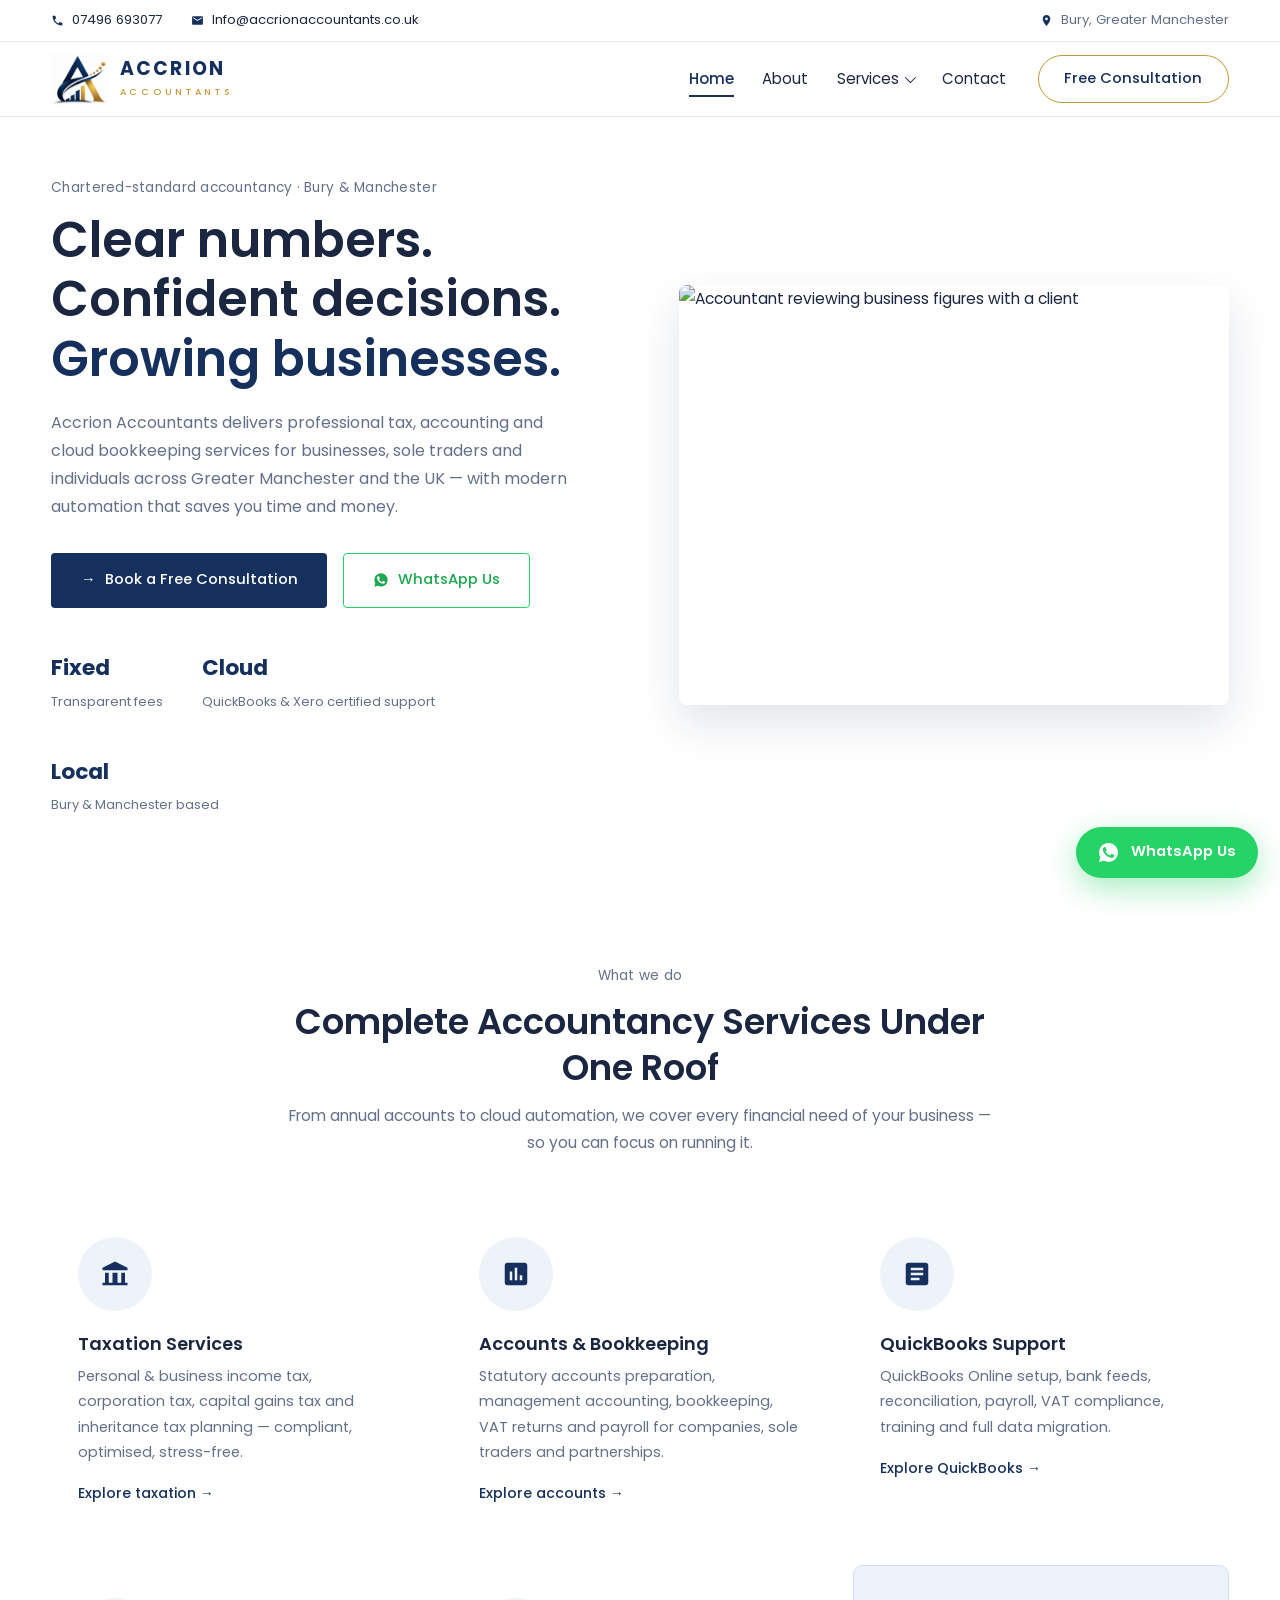
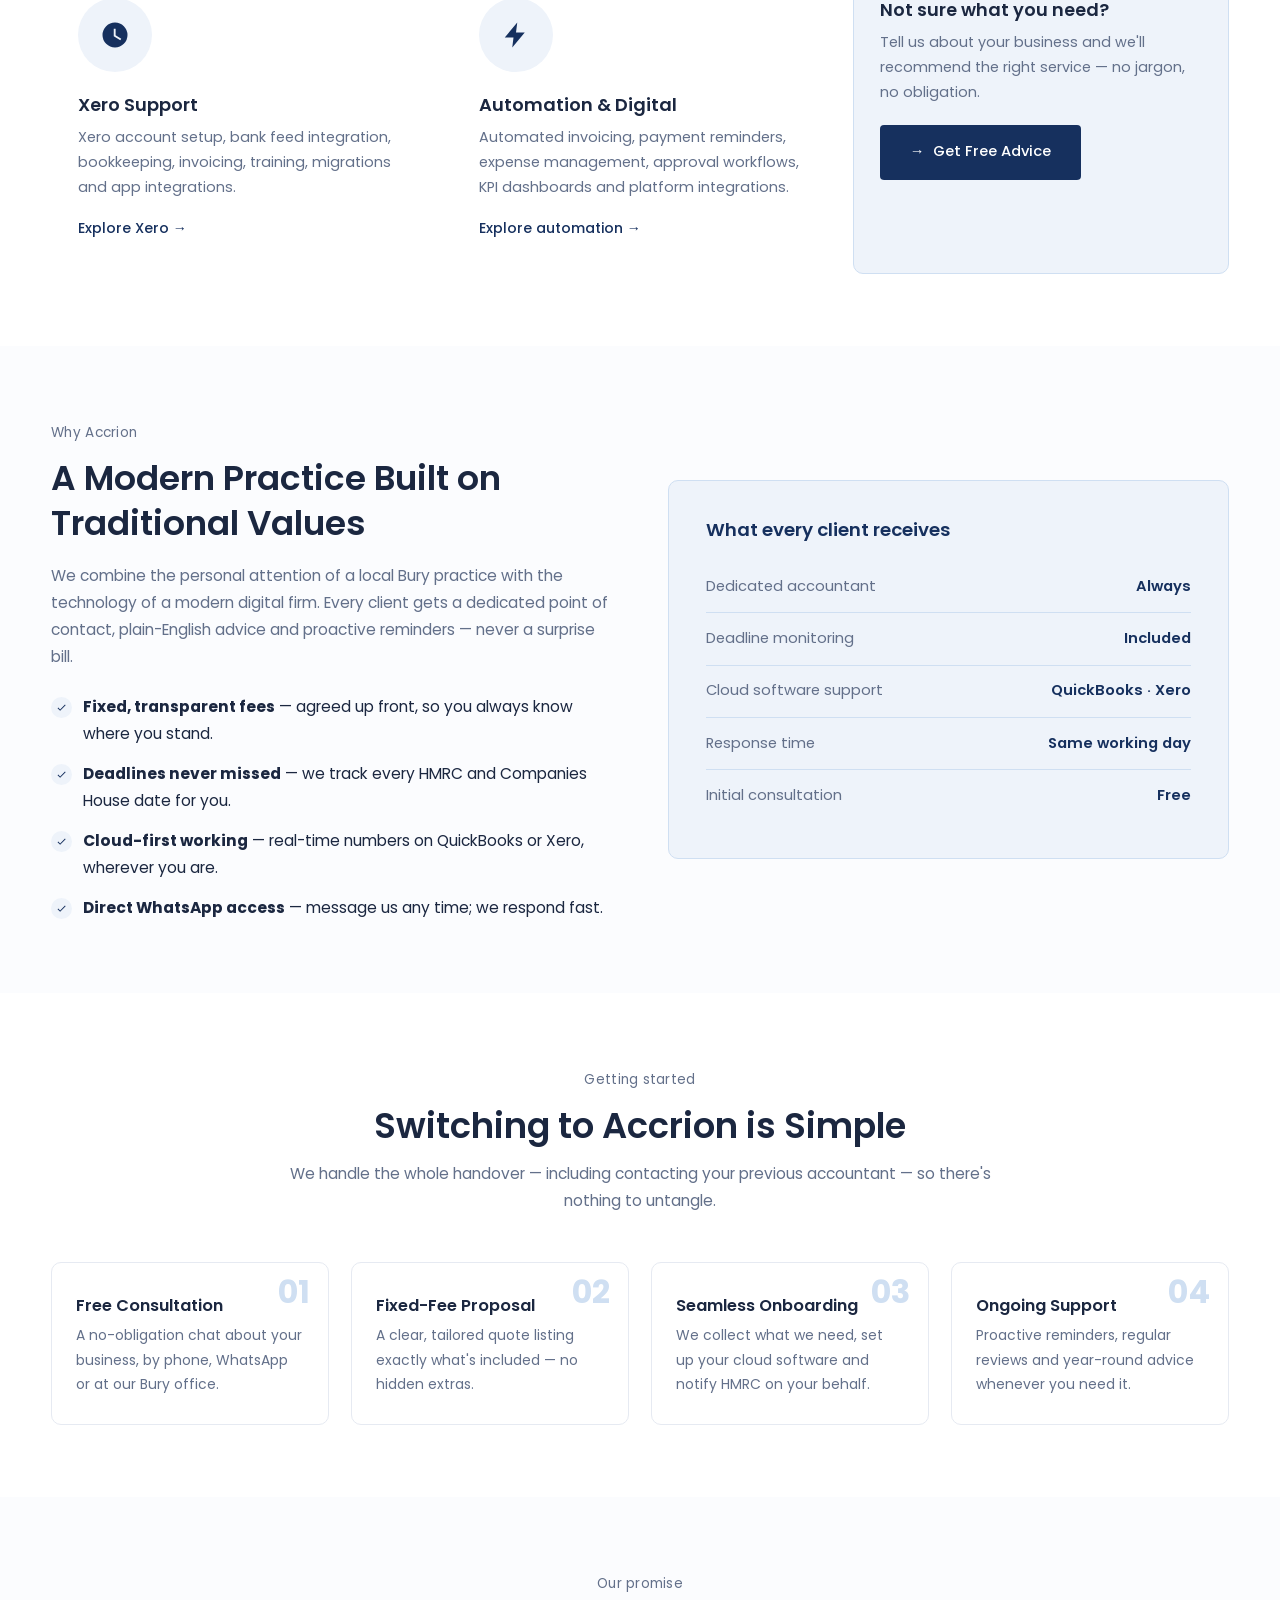
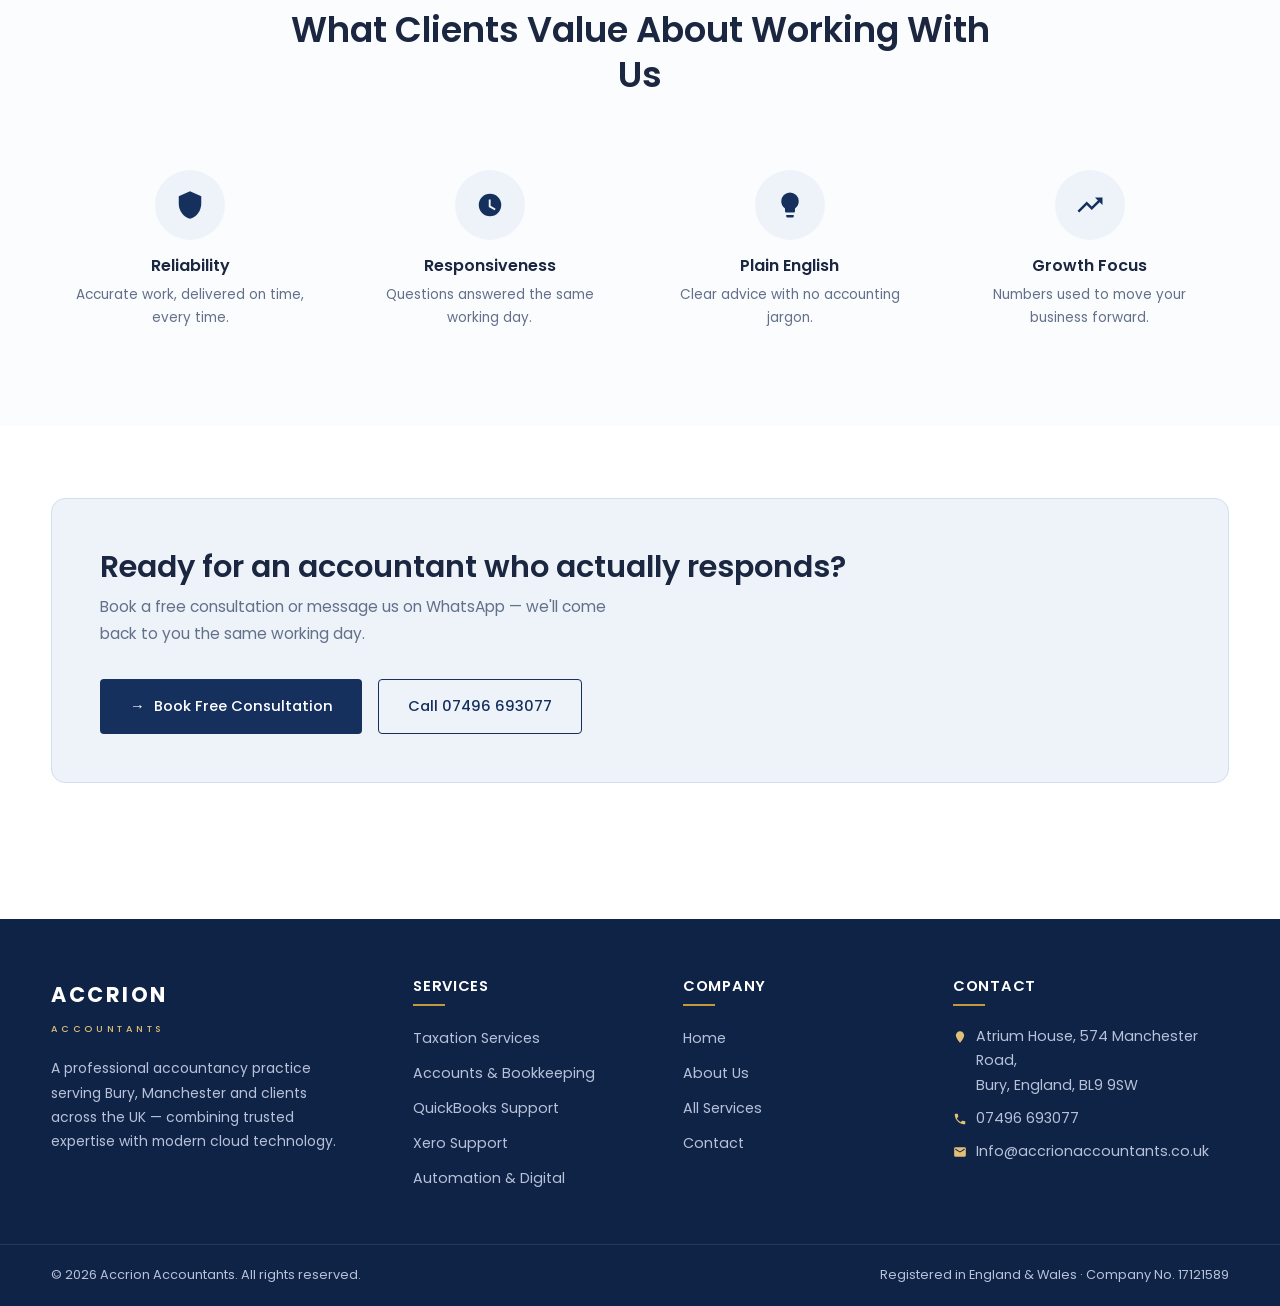
==== index.html @ 7d4f1444 "Use official logo (cropped emblem in header, PNG favicon) Co-Authored-By: Claude Fable 5 <noreply@an" ====
<!DOCTYPE html>
<html lang="en-GB">
<head>
  <meta charset="UTF-8">
  <meta name="viewport" content="width=device-width, initial-scale=1.0">
  <title>Accrion Accountants | Accountants in Bury &amp; Manchester — Tax, Bookkeeping, QuickBooks &amp; Xero</title>
  <meta name="description" content="Accrion Accountants is a professional accountancy practice in Bury, Greater Manchester. Tax, bookkeeping, VAT, payroll, QuickBooks &amp; Xero support and accounting automation for businesses and individuals across the UK.">
  <link rel="icon" type="image/png" href="images/logo-mark.png">
  <link rel="preconnect" href="https://fonts.googleapis.com">
  <link rel="preconnect" href="https://fonts.gstatic.com" crossorigin>
  <link href="https://fonts.googleapis.com/css2?family=Poppins:wght@400;500;600;700&display=swap" rel="stylesheet">
  <link rel="stylesheet" href="css/style.css">
  <script type="application/ld+json">
  {
    "@context": "https://schema.org",
    "@type": "AccountingService",
    "name": "Accrion Accountants",
    "url": "https://accrionaccountants.co.uk",
    "telephone": "+447496693077",
    "email": "Info@accrionaccountants.co.uk",
    "address": {
      "@type": "PostalAddress",
      "streetAddress": "Atrium House, 574 Manchester Road",
      "addressLocality": "Bury",
      "addressRegion": "Greater Manchester",
      "postalCode": "BL9 9SW",
      "addressCountry": "GB"
    },
    "areaServed": ["Bury", "Manchester", "Greater Manchester", "United Kingdom"],
    "priceRange": "££"
  }
  </script>
</head>
<body>

  <!-- Top bar -->
  <div class="topbar">
    <div class="container">
      <div class="topbar-items">
        <span><svg viewBox="0 0 24 24"><path d="M6.6 10.8c1.4 2.8 3.8 5.1 6.6 6.6l2.2-2.2c.3-.3.7-.4 1-.2 1.1.4 2.3.6 3.6.6.6 0 1 .4 1 1V20c0 .6-.4 1-1 1C10.6 21 3 13.4 3 4c0-.6.4-1 1-1h3.5c.6 0 1 .4 1 1 0 1.2.2 2.4.6 3.6.1.3 0 .7-.2 1l-2.3 2.2z"/></svg><a href="tel:+447496693077">07496 693077</a></span>
        <span><svg viewBox="0 0 24 24"><path d="M20 4H4c-1.1 0-2 .9-2 2v12c0 1.1.9 2 2 2h16c1.1 0 2-.9 2-2V6c0-1.1-.9-2-2-2zm0 4-8 5-8-5V6l8 5 8-5v2z"/></svg><a href="mailto:Info@accrionaccountants.co.uk">Info@accrionaccountants.co.uk</a></span>
      </div>
      <div class="topbar-items">
        <span><svg viewBox="0 0 24 24"><path d="M12 2C8.1 2 5 5.1 5 9c0 5.2 7 13 7 13s7-7.8 7-13c0-3.9-3.1-7-7-7zm0 9.5A2.5 2.5 0 1 1 12 6.5a2.5 2.5 0 0 1 0 5z"/></svg>Bury, Greater Manchester</span>
      </div>
    </div>
  </div>

  <!-- Header -->
  <header class="site-header">
    <div class="container">
      <a class="brand" href="index.html">
        <img src="images/logo-mark.png" alt="Accrion Accountants logo">
        <span class="brand-text">
          <span class="brand-name">ACCRION</span><br>
          <span class="brand-sub">Accountants</span>
        </span>
      </a>
      <nav class="nav" aria-label="Main navigation">
        <ul>
          <li class="active"><a class="nav-link" href="index.html">Home</a></li>
          <li><a class="nav-link" href="about.html">About</a></li>
          <li class="has-drop">
            <a class="nav-link" href="services.html">Services <span class="caret"></span></a>
            <ul class="dropdown">
              <li><a href="tax.html">Taxation Services<span>Personal, business &amp; corporation tax</span></a></li>
              <li><a href="accounts.html">Accounts &amp; Bookkeeping<span>Statutory accounts, VAT &amp; payroll</span></a></li>
              <li><a href="quickbooks.html">QuickBooks Support<span>Setup, training &amp; migration</span></a></li>
              <li><a href="xero.html">Xero Support<span>Setup, bookkeeping &amp; integrations</span></a></li>
              <li><a href="automation.html">Automation &amp; Digital<span>Workflows, dashboards &amp; reporting</span></a></li>
            </ul>
          </li>
          <li><a class="nav-link" href="contact.html">Contact</a></li>
        </ul>
        <a class="btn btn-gold" href="contact.html">Free Consultation</a>
      </nav>
      <button class="burger" aria-label="Open menu"><span></span><span></span><span></span></button>
    </div>
  </header>

  <!-- Hero -->
  <section class="hero">
    <div class="container hero-inner">
      <div>
        <span class="eyebrow">Chartered-standard accountancy · Bury &amp; Manchester</span>
        <h1>Clear numbers.<br>Confident decisions.<br><span class="gold">Growing businesses.</span></h1>
        <p class="lead">Accrion Accountants delivers professional tax, accounting and cloud bookkeeping services for businesses, sole traders and individuals across Greater Manchester and the UK — with modern automation that saves you time and money.</p>
        <div class="hero-cta">
          <a class="btn btn-gold" href="contact.html">Book a Free Consultation</a>
          <a class="btn btn-outline" href="https://wa.me/447496693077?text=Hello%20Accrion%20Accountants%2C%20I%27d%20like%20to%20discuss%20your%20services." target="_blank" rel="noopener">
            <svg viewBox="0 0 24 24"><path d="M12.04 2c-5.46 0-9.9 4.44-9.9 9.9 0 1.75.46 3.45 1.32 4.95L2 22l5.3-1.39c1.45.79 3.08 1.21 4.74 1.21 5.46 0 9.9-4.44 9.9-9.9S17.5 2 12.04 2zm5.83 14.12c-.25.7-1.45 1.33-2 1.38-.51.05-1.16.07-1.87-.12-.43-.14-.98-.32-1.7-.63-2.98-1.29-4.93-4.29-5.08-4.49-.15-.2-1.21-1.61-1.21-3.07 0-1.46.77-2.18 1.04-2.48.27-.3.6-.37.8-.37h.57c.18 0 .43-.07.67.51.25.6.85 2.07.92 2.22.08.15.13.33.03.53-.1.2-.15.32-.3.5-.15.17-.32.39-.45.52-.15.15-.31.31-.13.61.18.3.79 1.31 1.7 2.12 1.17 1.04 2.16 1.37 2.46 1.52.3.15.48.13.65-.08.18-.2.75-.87.95-1.17.2-.3.4-.25.67-.15.28.1 1.74.82 2.04.97.3.15.5.22.57.35.08.13.08.72-.17 1.42z"/></svg>
            WhatsApp Us
          </a>
        </div>
        <div class="hero-badges">
          <div class="badge"><b>Fixed</b><small>Transparent fees</small></div>
          <div class="badge"><b>Cloud</b><small>QuickBooks &amp; Xero certified support</small></div>
          <div class="badge"><b>Local</b><small>Bury &amp; Manchester based</small></div>
        </div>
      </div>
      <div class="hero-photo reveal">
        <img src="https://images.unsplash.com/photo-1554224155-8d04cb21cd6c?auto=format&fit=crop&w=1100&q=70" alt="Accountant reviewing business figures with a client">
      </div>
    </div>
  </section>

  <!-- Services overview -->
  <section class="section">
    <div class="container">
      <div class="section-head reveal">
        <span class="eyebrow">What we do</span>
        <h2>Complete Accountancy Services Under One Roof</h2>
        <p>From annual accounts to cloud automation, we cover every financial need of your business — so you can focus on running it.</p>
      </div>
      <div class="grid-3">
        <article class="card reveal">
          <div class="icon"><svg viewBox="0 0 24 24"><path d="M12 2 2 7v2h20V7L12 2zm-8 9v8H2v2h20v-2h-2v-8h-3v8h-3v-8h-4v8H7v-8H4z"/></svg></div>
          <h3>Taxation Services</h3>
          <p>Personal &amp; business income tax, corporation tax, capital gains tax and inheritance tax planning — compliant, optimised, stress-free.</p>
          <a class="card-link" href="tax.html">Explore taxation →</a>
        </article>
        <article class="card reveal">
          <div class="icon"><svg viewBox="0 0 24 24"><path d="M19 3H5c-1.1 0-2 .9-2 2v14c0 1.1.9 2 2 2h14c1.1 0 2-.9 2-2V5c0-1.1-.9-2-2-2zM9 17H7v-7h2v7zm4 0h-2V7h2v10zm4 0h-2v-4h2v4z"/></svg></div>
          <h3>Accounts &amp; Bookkeeping</h3>
          <p>Statutory accounts preparation, management accounting, bookkeeping, VAT returns and payroll for companies, sole traders and partnerships.</p>
          <a class="card-link" href="accounts.html">Explore accounts →</a>
        </article>
        <article class="card reveal">
          <div class="icon"><svg viewBox="0 0 24 24"><path d="M19 3H5c-1.1 0-2 .9-2 2v14c0 1.1.9 2 2 2h14c1.1 0 2-.9 2-2V5c0-1.1-.9-2-2-2zm-5 14H7v-2h7v2zm3-4H7v-2h10v2zm0-4H7V7h10v2z"/></svg></div>
          <h3>QuickBooks Support</h3>
          <p>QuickBooks Online setup, bank feeds, reconciliation, payroll, VAT compliance, training and full data migration.</p>
          <a class="card-link" href="quickbooks.html">Explore QuickBooks →</a>
        </article>
        <article class="card reveal">
          <div class="icon"><svg viewBox="0 0 24 24"><path d="M12 2a10 10 0 1 0 10 10A10 10 0 0 0 12 2zm4.2 14.2L11 13V7h1.5v5.2l4.5 2.7z"/></svg></div>
          <h3>Xero Support</h3>
          <p>Xero account setup, bank feed integration, bookkeeping, invoicing, training, migrations and app integrations.</p>
          <a class="card-link" href="xero.html">Explore Xero →</a>
        </article>
        <article class="card reveal">
          <div class="icon"><svg viewBox="0 0 24 24"><path d="M13 2 3 14h7l-1 8 10-12h-7l1-8z"/></svg></div>
          <h3>Automation &amp; Digital</h3>
          <p>Automated invoicing, payment reminders, expense management, approval workflows, KPI dashboards and platform integrations.</p>
          <a class="card-link" href="automation.html">Explore automation →</a>
        </article>
        <article class="card card-cta reveal">
          <h3>Not sure what you need?</h3>
          <p>Tell us about your business and we'll recommend the right service — no jargon, no obligation.</p>
          <a class="btn btn-gold" style="margin-top:1.2rem;" href="contact.html">Get Free Advice</a>
        </article>
      </div>
    </div>
  </section>

  <!-- Why choose us -->
  <section class="section soft">
    <div class="container split">
      <div class="reveal">
        <span class="eyebrow">Why Accrion</span>
        <h2>A Modern Practice Built on Traditional Values</h2>
        <p>We combine the personal attention of a local Bury practice with the technology of a modern digital firm. Every client gets a dedicated point of contact, plain-English advice and proactive reminders — never a surprise bill.</p>
        <ul class="stack-list" style="margin-top:1.4rem;">
          <li><span class="tick"><svg viewBox="0 0 24 24"><path d="M9 16.2 4.8 12l-1.4 1.4L9 19 21 7l-1.4-1.4z"/></svg></span><span><b>Fixed, transparent fees</b> — agreed up front, so you always know where you stand.</span></li>
          <li><span class="tick"><svg viewBox="0 0 24 24"><path d="M9 16.2 4.8 12l-1.4 1.4L9 19 21 7l-1.4-1.4z"/></svg></span><span><b>Deadlines never missed</b> — we track every HMRC and Companies House date for you.</span></li>
          <li><span class="tick"><svg viewBox="0 0 24 24"><path d="M9 16.2 4.8 12l-1.4 1.4L9 19 21 7l-1.4-1.4z"/></svg></span><span><b>Cloud-first working</b> — real-time numbers on QuickBooks or Xero, wherever you are.</span></li>
          <li><span class="tick"><svg viewBox="0 0 24 24"><path d="M9 16.2 4.8 12l-1.4 1.4L9 19 21 7l-1.4-1.4z"/></svg></span><span><b>Direct WhatsApp access</b> — message us any time; we respond fast.</span></li>
        </ul>
      </div>
      <div class="figure-panel reveal">
        <h3>What every client receives</h3>
        <div class="stat-row"><span>Dedicated accountant</span><b>Always</b></div>
        <div class="stat-row"><span>Deadline monitoring</span><b>Included</b></div>
        <div class="stat-row"><span>Cloud software support</span><b>QuickBooks · Xero</b></div>
        <div class="stat-row"><span>Response time</span><b>Same working day</b></div>
        <div class="stat-row"><span>Initial consultation</span><b>Free</b></div>
      </div>
    </div>
  </section>

  <!-- Process -->
  <section class="section">
    <div class="container">
      <div class="section-head reveal">
        <span class="eyebrow">Getting started</span>
        <h2>Switching to Accrion is Simple</h2>
        <p>We handle the whole handover — including contacting your previous accountant — so there's nothing to untangle.</p>
      </div>
      <div class="steps">
        <div class="step reveal"><h3>Free Consultation</h3><p>A no-obligation chat about your business, by phone, WhatsApp or at our Bury office.</p></div>
        <div class="step reveal"><h3>Fixed-Fee Proposal</h3><p>A clear, tailored quote listing exactly what's included — no hidden extras.</p></div>
        <div class="step reveal"><h3>Seamless Onboarding</h3><p>We collect what we need, set up your cloud software and notify HMRC on your behalf.</p></div>
        <div class="step reveal"><h3>Ongoing Support</h3><p>Proactive reminders, regular reviews and year-round advice whenever you need it.</p></div>
      </div>
    </div>
  </section>

  <!-- Values -->
  <section class="section soft">
    <div class="container">
      <div class="section-head reveal">
        <span class="eyebrow">Our promise</span>
        <h2>What Clients Value About Working With Us</h2>
      </div>
      <div class="value-strip">
        <div class="value-item reveal">
          <div class="icon"><svg viewBox="0 0 24 24"><path d="M12 1 3 5v6c0 5.55 3.84 10.74 9 12 5.16-1.26 9-6.45 9-12V5l-9-4z"/></svg></div>
          <h3>Reliability</h3><p>Accurate work, delivered on time, every time.</p>
        </div>
        <div class="value-item reveal">
          <div class="icon"><svg viewBox="0 0 24 24"><path d="M12 3a9 9 0 1 0 9 9 9 9 0 0 0-9-9zm.5 4.5v5l4 2.4-.75 1.23L11 13.5V7.5z"/></svg></div>
          <h3>Responsiveness</h3><p>Questions answered the same working day.</p>
        </div>
        <div class="value-item reveal">
          <div class="icon"><svg viewBox="0 0 24 24"><path d="M12 2a7 7 0 0 0-7 7c0 2.4 1.2 4.5 3 5.7V17a1 1 0 0 0 1 1h6a1 1 0 0 0 1-1v-2.3c1.8-1.2 3-3.3 3-5.7a7 7 0 0 0-7-7zm-3 18h6v1a1 1 0 0 1-1 1h-4a1 1 0 0 1-1-1z"/></svg></div>
          <h3>Plain English</h3><p>Clear advice with no accounting jargon.</p>
        </div>
        <div class="value-item reveal">
          <div class="icon"><svg viewBox="0 0 24 24"><path d="M16 6l2.3 2.3-4.9 4.9-4-4L2 16.6 3.4 18l6-6 4 4 6.3-6.3L22 12V6z"/></svg></div>
          <h3>Growth Focus</h3><p>Numbers used to move your business forward.</p>
        </div>
      </div>
    </div>
  </section>

  <!-- CTA -->
  <section class="section">
    <div class="container">
      <div class="cta-band reveal">
        <div>
          <h2>Ready for an accountant who actually responds?</h2>
          <p>Book a free consultation or message us on WhatsApp — we'll come back to you the same working day.</p>
        </div>
        <div class="cta-actions">
          <a class="btn btn-gold" href="contact.html">Book Free Consultation</a>
          <a class="btn btn-outline" href="tel:+447496693077">Call 07496 693077</a>
        </div>
      </div>
    </div>
  </section>

  <!-- Footer -->
  <footer class="site-footer">
    <div class="container footer-top">
      <div class="footer-brand">
        <span class="brand-name">ACCRION</span><br>
        <span class="brand-sub">Accountants</span>
        <p>A professional accountancy practice serving Bury, Manchester and clients across the UK — combining trusted expertise with modern cloud technology.</p>
      </div>
      <div>
        <h4>Services</h4>
        <ul>
          <li><a href="tax.html">Taxation Services</a></li>
          <li><a href="accounts.html">Accounts &amp; Bookkeeping</a></li>
          <li><a href="quickbooks.html">QuickBooks Support</a></li>
          <li><a href="xero.html">Xero Support</a></li>
          <li><a href="automation.html">Automation &amp; Digital</a></li>
        </ul>
      </div>
      <div>
        <h4>Company</h4>
        <ul>
          <li><a href="index.html">Home</a></li>
          <li><a href="about.html">About Us</a></li>
          <li><a href="services.html">All Services</a></li>
          <li><a href="contact.html">Contact</a></li>
        </ul>
      </div>
      <div>
        <h4>Contact</h4>
        <ul class="footer-contact">
          <li><svg viewBox="0 0 24 24"><path d="M12 2C8.1 2 5 5.1 5 9c0 5.2 7 13 7 13s7-7.8 7-13c0-3.9-3.1-7-7-7z"/></svg><span>Atrium House, 574 Manchester Road,<br>Bury, England, BL9 9SW</span></li>
          <li><svg viewBox="0 0 24 24"><path d="M6.6 10.8c1.4 2.8 3.8 5.1 6.6 6.6l2.2-2.2c.3-.3.7-.4 1-.2 1.1.4 2.3.6 3.6.6.6 0 1 .4 1 1V20c0 .6-.4 1-1 1C10.6 21 3 13.4 3 4c0-.6.4-1 1-1h3.5c.6 0 1 .4 1 1 0 1.2.2 2.4.6 3.6.1.3 0 .7-.2 1l-2.3 2.2z"/></svg><a href="tel:+447496693077">07496 693077</a></li>
          <li><svg viewBox="0 0 24 24"><path d="M20 4H4c-1.1 0-2 .9-2 2v12c0 1.1.9 2 2 2h16c1.1 0 2-.9 2-2V6c0-1.1-.9-2-2-2zm0 4-8 5-8-5V6l8 5 8-5v2z"/></svg><a href="mailto:Info@accrionaccountants.co.uk">Info@accrionaccountants.co.uk</a></li>
        </ul>
      </div>
    </div>
    <div class="footer-bottom">
      <div class="container">
        <span>© <span data-year></span> Accrion Accountants. All rights reserved.</span>
        <span>Registered in England &amp; Wales · Company No. 17121589</span>
      </div>
    </div>
  </footer>

  <!-- WhatsApp float -->
  <a class="wa-float" href="https://wa.me/447496693077?text=Hello%20Accrion%20Accountants%2C%20I%27d%20like%20to%20discuss%20your%20services." target="_blank" rel="noopener" aria-label="Chat with us on WhatsApp">
    <svg viewBox="0 0 24 24"><path d="M12.04 2c-5.46 0-9.9 4.44-9.9 9.9 0 1.75.46 3.45 1.32 4.95L2 22l5.3-1.39c1.45.79 3.08 1.21 4.74 1.21 5.46 0 9.9-4.44 9.9-9.9S17.5 2 12.04 2zm5.83 14.12c-.25.7-1.45 1.33-2 1.38-.51.05-1.16.07-1.87-.12-.43-.14-.98-.32-1.7-.63-2.98-1.29-4.93-4.29-5.08-4.49-.15-.2-1.21-1.61-1.21-3.07 0-1.46.77-2.18 1.04-2.48.27-.3.6-.37.8-.37h.57c.18 0 .43-.07.67.51.25.6.85 2.07.92 2.22.08.15.13.33.03.53-.1.2-.15.32-.3.5-.15.17-.32.39-.45.52-.15.15-.31.31-.13.61.18.3.79 1.31 1.7 2.12 1.17 1.04 2.16 1.37 2.46 1.52.3.15.48.13.65-.08.18-.2.75-.87.95-1.17.2-.3.4-.25.67-.15.28.1 1.74.82 2.04.97.3.15.5.22.57.35.08.13.08.72-.17 1.42z"/></svg>
    <span>WhatsApp Us</span>
  </a>

  <script src="js/main.js"></script>
</body>
</html>
---- css/style.css ----
/* ============================================================
   Accrion Accountants — site stylesheet (v2)
   Light, minimal, photo-driven style in the manner of
   fergusonandco.co.uk — Poppins, white space, navy + gold brand
   ============================================================ */

:root {
  --navy: #16305e;
  --navy-deep: #0f2347;
  --navy-soft: #24437c;
  --gold: #c39a3b;
  --gold-light: #e0c076;
  --pale: #eef3fa;
  --pale-border: #cfdff2;
  --ink: #1b2740;
  --muted: #63708a;
  --line: #e6eaf2;
  --bg: #ffffff;
  --radius: 10px;
  --shadow: 0 8px 24px rgba(15, 35, 71, 0.08);
  --shadow-lg: 0 18px 44px rgba(15, 35, 71, 0.12);
  --font-body: "Poppins", "Segoe UI", Arial, sans-serif;
}

* { margin: 0; padding: 0; box-sizing: border-box; }

html { scroll-behavior: smooth; }

body {
  font-family: var(--font-body);
  color: var(--ink);
  background: var(--bg);
  line-height: 1.75;
  font-size: 15.5px;
  -webkit-font-smoothing: antialiased;
}

img { max-width: 100%; display: block; }

a { color: var(--navy); text-decoration: none; }

.container { width: min(1180px, 92%); margin: 0 auto; }

h1, h2, h3, h4 { font-family: var(--font-body); color: var(--ink); line-height: 1.3; font-weight: 600; }

.eyebrow {
  display: inline-block;
  font-size: 0.85rem;
  font-weight: 400;
  letter-spacing: 0.02em;
  color: var(--muted);
  margin-bottom: 0.7rem;
}

.section { padding: 4.5rem 0; }
.section.soft { background: #fbfcfe; }
.section-head { max-width: 720px; margin: 0 auto 3rem; text-align: center; }
.section-head h2 { font-size: clamp(1.6rem, 3.2vw, 2.2rem); font-weight: 600; margin-bottom: 0.7rem; }
.section-head p { color: var(--muted); }

/* ---------- Top bar ---------- */
.topbar {
  background: #fff;
  color: var(--muted);
  font-size: 0.82rem;
  padding: 0.55rem 0;
  border-bottom: 1px solid var(--line);
}
.topbar .container { display: flex; justify-content: space-between; align-items: center; gap: 1rem; flex-wrap: wrap; }
.topbar a { color: var(--ink); font-weight: 400; }
.topbar a:hover { color: var(--navy); }
.topbar-items { display: flex; gap: 1.8rem; flex-wrap: wrap; }
.topbar-items span { display: inline-flex; align-items: center; gap: 0.5rem; }
.topbar svg { width: 13px; height: 13px; fill: var(--navy); flex: none; }

/* ---------- Header / nav ---------- */
.site-header {
  position: sticky;
  top: 0;
  z-index: 90;
  background: #fff;
  border-bottom: 1px solid var(--line);
}
.site-header .container { display: flex; align-items: center; justify-content: space-between; padding: 0.7rem 0; gap: 1.5rem; }

.brand { display: flex; align-items: center; gap: 0.7rem; }
.brand img { height: 52px; width: auto; }
.brand-text { line-height: 1.2; }
.brand-text .brand-name {
  font-size: 1.18rem;
  letter-spacing: 0.12em;
  color: var(--navy);
  font-weight: 700;
}
.brand-text .brand-sub {
  font-size: 0.58rem;
  letter-spacing: 0.4em;
  text-transform: uppercase;
  color: var(--gold);
  font-weight: 500;
}

.nav { display: flex; align-items: center; gap: 2rem; }
.nav > ul { display: flex; list-style: none; gap: 1.8rem; align-items: center; }
.nav a.nav-link {
  font-weight: 400;
  font-size: 0.94rem;
  color: var(--ink);
  padding: 0.5rem 0;
  position: relative;
}
.nav a.nav-link::after {
  content: "";
  position: absolute;
  left: 0; bottom: 0;
  width: 0; height: 2px;
  background: var(--navy);
  transition: width 0.25s ease;
}
.nav a.nav-link:hover::after, .nav li.active > a.nav-link::after { width: 100%; }
.nav li.active > a.nav-link { color: var(--navy); font-weight: 500; }

/* dropdown */
.has-drop { position: relative; }
.has-drop > a.nav-link { display: inline-flex; align-items: center; gap: 0.35rem; }
.has-drop .caret { width: 8px; height: 8px; border-right: 1.6px solid currentColor; border-bottom: 1.6px solid currentColor; transform: rotate(45deg) translateY(-2px); transition: transform 0.2s; }
.dropdown {
  position: absolute;
  top: calc(100% + 10px);
  left: 50%;
  transform: translateX(-50%) translateY(8px);
  background: #fff;
  min-width: 280px;
  border-radius: 8px;
  box-shadow: var(--shadow-lg);
  border: 1px solid var(--line);
  padding: 0.55rem;
  list-style: none;
  opacity: 0;
  visibility: hidden;
  transition: all 0.22s ease;
}
.has-drop:hover .dropdown, .has-drop:focus-within .dropdown { opacity: 1; visibility: visible; transform: translateX(-50%) translateY(0); }
.dropdown a {
  display: block;
  padding: 0.6rem 0.9rem;
  border-radius: 6px;
  font-size: 0.9rem;
  font-weight: 500;
  color: var(--ink);
}
.dropdown a:hover { background: var(--pale); color: var(--navy); }
.dropdown a span { display: block; font-size: 0.77rem; color: var(--muted); font-weight: 400; }

/* buttons — rectangular, Ferguson-style */
.btn {
  display: inline-flex;
  align-items: center;
  justify-content: center;
  gap: 0.55rem;
  padding: 0.85rem 1.8rem;
  border-radius: 4px;
  font-weight: 500;
  font-size: 0.92rem;
  border: 1.5px solid transparent;
  cursor: pointer;
  transition: all 0.25s ease;
  font-family: var(--font-body);
}
.btn-gold { background: var(--navy); color: #fff; }
.btn-gold:hover { background: var(--navy-deep); transform: translateY(-2px); box-shadow: var(--shadow); }
.btn-gold::before { content: "→"; font-weight: 400; }
.btn-navy { background: var(--navy); color: #fff; }
.btn-navy:hover { background: var(--navy-deep); transform: translateY(-2px); }
.btn-outline { border-color: var(--navy); color: var(--navy); background: #fff; }
.btn-outline:hover { background: var(--navy); color: #fff; }
.btn-outline-navy { border-color: var(--navy); color: var(--navy); }
.btn-outline-navy:hover { background: var(--navy); color: #fff; }
.btn svg { width: 16px; height: 16px; fill: currentColor; }

/* header CTA — outlined pill like "Get A Call" */
.nav > .btn, .nav > .btn-gold {
  background: #fff;
  color: var(--navy);
  border: 1.5px solid var(--gold);
  border-radius: 999px;
  padding: 0.62rem 1.6rem;
}
.nav > .btn:hover { background: var(--gold); color: #fff; transform: none; box-shadow: none; }
.nav > .btn-gold::before { content: none; }

/* burger */
.burger { display: none; background: none; border: 0; cursor: pointer; padding: 8px; }
.burger span { display: block; width: 25px; height: 2.4px; background: var(--navy); margin: 5.5px 0; border-radius: 3px; transition: 0.3s; }
.burger.open span:nth-child(1) { transform: translateY(8px) rotate(45deg); }
.burger.open span:nth-child(2) { opacity: 0; }
.burger.open span:nth-child(3) { transform: translateY(-8px) rotate(-45deg); }

/* ---------- Hero (light, photo right) ---------- */
.hero { background: #fff; }
.hero-inner { padding: 3.5rem 0 4.5rem; display: grid; grid-template-columns: 1.02fr 0.98fr; gap: 3.5rem; align-items: center; }
.hero h1 { color: var(--ink); font-size: clamp(2rem, 4.2vw, 3.05rem); font-weight: 600; line-height: 1.22; margin-bottom: 1.2rem; }
.hero h1 .gold { color: var(--navy); }
.hero p.lead { color: var(--muted); font-size: 1rem; max-width: 520px; margin-bottom: 2rem; }
.hero-cta { display: flex; gap: 1rem; flex-wrap: wrap; }
.hero-cta .btn-outline { border-color: #25d366; color: #1da851; }
.hero-cta .btn-outline:hover { background: #25d366; border-color: #25d366; color: #fff; }
.hero-badges { display: flex; gap: 2.4rem; margin-top: 2.6rem; flex-wrap: wrap; }
.hero-badges .badge b { display: block; font-size: 1.35rem; color: var(--navy); font-weight: 700; }
.hero-badges .badge small { color: var(--muted); font-size: 0.8rem; }

.hero-photo { border-radius: 8px; overflow: hidden; box-shadow: var(--shadow-lg); }
.hero-photo img { width: 100%; height: 100%; min-height: 420px; object-fit: cover; }

/* page hero (inner pages) — light and simple */
.page-hero {
  background: linear-gradient(180deg, #f7fafd, #ffffff);
  border-bottom: 1px solid var(--line);
  color: var(--ink);
  padding: 3.2rem 0;
  text-align: left;
}
.page-hero h1 { color: var(--ink); font-size: clamp(1.8rem, 3.8vw, 2.5rem); font-weight: 600; margin-bottom: 0.5rem; }
.page-hero p { color: var(--muted); max-width: 640px; margin: 0; }
.crumbs { margin-top: 1rem; font-size: 0.83rem; color: var(--muted); }
.crumbs a { color: var(--navy); }

/* ---------- Cards ---------- */
.grid-3 { display: grid; grid-template-columns: repeat(3, 1fr); gap: 1.6rem; }
.grid-2 { display: grid; grid-template-columns: repeat(2, 1fr); gap: 1.6rem; }
.grid-4 { display: grid; grid-template-columns: repeat(4, 1fr); gap: 1.4rem; }

.card {
  background: #fff;
  border: 1px solid transparent;
  border-radius: var(--radius);
  padding: 2rem 1.6rem;
  transition: transform 0.28s ease, box-shadow 0.28s ease, border-color 0.28s;
}
.card:hover { transform: translateY(-5px); box-shadow: var(--shadow-lg); border-color: var(--line); }
.card .icon {
  width: 74px; height: 74px;
  border-radius: 50%;
  background: var(--pale);
  display: flex; align-items: center; justify-content: center;
  margin-bottom: 1.3rem;
}
.card .icon svg { width: 30px; height: 30px; fill: var(--navy); }
.card h3 { font-size: 1.12rem; font-weight: 600; margin-bottom: 0.55rem; }
.card p { color: var(--muted); font-size: 0.9rem; }
.card .card-link { display: inline-flex; align-items: center; gap: 0.4rem; margin-top: 1rem; font-weight: 500; font-size: 0.88rem; color: var(--navy); }
.card .card-link:hover { color: var(--gold); }

/* highlighted invite card (replaces old dark card) */
.card-cta { background: var(--pale); border-color: var(--pale-border); }
.card-cta h3 { color: var(--ink); }
.card-cta p { color: var(--muted); }

/* checklist */
.check-grid { display: grid; grid-template-columns: repeat(2, 1fr); gap: 0.7rem 2rem; list-style: none; }
.check-grid li { display: flex; gap: 0.7rem; align-items: flex-start; color: var(--ink); font-size: 0.93rem; }
.check-grid .tick, .stack-list .tick {
  flex: none; width: 21px; height: 21px; border-radius: 50%;
  background: var(--pale);
  display: inline-flex; align-items: center; justify-content: center;
  margin-top: 4px;
}
.check-grid .tick svg, .stack-list .tick svg { width: 11px; height: 11px; fill: var(--navy); }

.stack-list { list-style: none; display: grid; gap: 0.8rem; }
.stack-list li { display: flex; gap: 0.7rem; align-items: flex-start; }

/* ---------- Split sections ---------- */
.split { display: grid; grid-template-columns: 1fr 1fr; gap: 3.5rem; align-items: center; }
.split h2 { font-size: clamp(1.55rem, 3vw, 2.15rem); font-weight: 600; margin-bottom: 1rem; }
.split p { color: var(--muted); margin-bottom: 1rem; }

.split-photo { border-radius: 8px; overflow: hidden; box-shadow: var(--shadow-lg); }
.split-photo img { width: 100%; height: 100%; min-height: 380px; object-fit: cover; }

.figure-panel {
  background: var(--pale);
  border: 1px solid var(--pale-border);
  border-radius: var(--radius);
  padding: 2.3rem;
  color: var(--ink);
}
.figure-panel h3 { color: var(--navy); font-size: 1.15rem; font-weight: 600; margin-bottom: 1.2rem; }
.figure-panel .stat-row { display: flex; justify-content: space-between; gap: 1rem; padding: 0.8rem 0; border-bottom: 1px solid var(--pale-border); font-size: 0.92rem; color: var(--muted); }
.figure-panel .stat-row:last-child { border-bottom: 0; }
.figure-panel .stat-row b { color: var(--navy); font-weight: 600; text-align: right; }

/* ---------- Steps ---------- */
.steps { display: grid; grid-template-columns: repeat(4, 1fr); gap: 1.4rem; counter-reset: step; }
.step { position: relative; background: #fff; border-radius: var(--radius); padding: 2rem 1.5rem 1.7rem; border: 1px solid var(--line); }
.step::before {
  counter-increment: step;
  content: "0" counter(step);
  font-size: 2rem;
  font-weight: 700;
  color: var(--pale-border);
  position: absolute;
  top: 0.8rem; right: 1.1rem;
  line-height: 1;
}
.step h3 { font-size: 1.02rem; font-weight: 600; margin-bottom: 0.45rem; }
.step p { color: var(--muted); font-size: 0.87rem; }

/* ---------- CTA band ---------- */
.cta-band {
  background: var(--pale);
  border: 1px solid var(--pale-border);
  border-radius: 14px;
  color: var(--ink);
  padding: 3rem;
  display: flex;
  align-items: center;
  justify-content: space-between;
  gap: 2rem;
  flex-wrap: wrap;
}
.cta-band h2 { color: var(--ink); font-size: clamp(1.4rem, 2.8vw, 1.9rem); font-weight: 600; margin-bottom: 0.4rem; }
.cta-band p { color: var(--muted); max-width: 520px; }
.cta-band .cta-actions { display: flex; gap: 1rem; flex-wrap: wrap; }
.cta-band .btn-outline { background: transparent; }

/* ---------- Value strip ---------- */
.value-strip { display: grid; grid-template-columns: repeat(4, 1fr); gap: 1.4rem; }
.value-item { text-align: center; padding: 1.5rem 1.2rem; }
.value-item .icon {
  width: 70px; height: 70px; margin: 0 auto 1rem;
  border-radius: 50%;
  background: var(--pale);
  display: flex; align-items: center; justify-content: center;
}
.value-item .icon svg { width: 30px; height: 30px; fill: var(--navy); }
.value-item h3 { font-size: 1rem; font-weight: 600; margin-bottom: 0.35rem; }
.value-item p { font-size: 0.85rem; color: var(--muted); }

/* ---------- Service detail layout ---------- */
.service-layout { display: grid; grid-template-columns: 2fr 1fr; gap: 3rem; align-items: flex-start; }
.service-body h2 { font-size: 1.45rem; font-weight: 600; margin: 2.1rem 0 0.8rem; }
.service-body h2:first-child { margin-top: 0; }
.service-body p { color: var(--muted); margin-bottom: 1rem; }

.side-card {
  background: #fbfcfe;
  border: 1px solid var(--line);
  border-radius: var(--radius);
  padding: 1.7rem;
  position: sticky;
  top: 100px;
}
.side-card h3 { font-size: 1.05rem; font-weight: 600; margin-bottom: 0.9rem; }
.side-card ul { list-style: none; }
.side-card li { border-bottom: 1px solid var(--line); }
.side-card li:last-child { border-bottom: 0; }
.side-card a { display: flex; justify-content: space-between; align-items: center; padding: 0.65rem 0.2rem; font-size: 0.9rem; font-weight: 400; color: var(--ink); }
.side-card a:hover { color: var(--navy); }
.side-card li.current a { color: var(--navy); font-weight: 600; }
.side-cta {
  margin-top: 1.4rem;
  background: var(--pale);
  border: 1px solid var(--pale-border);
  border-radius: var(--radius);
  padding: 1.6rem;
  color: var(--ink);
  text-align: center;
}
.side-cta h4 { color: var(--ink); font-size: 1rem; font-weight: 600; margin-bottom: 0.35rem; }
.side-cta p { color: var(--muted); font-size: 0.84rem; margin-bottom: 1rem; }

/* ---------- Contact ---------- */
.contact-grid { display: grid; grid-template-columns: 1fr 1.2fr; gap: 3rem; align-items: flex-start; }
.contact-card { background: #fff; border: 1px solid var(--line); border-radius: var(--radius); padding: 2.1rem; }
.contact-card h3 { margin-bottom: 1.3rem; font-size: 1.25rem; font-weight: 600; }
.contact-rows { display: grid; gap: 1.2rem; }
.contact-row { display: flex; gap: 1rem; align-items: flex-start; }
.contact-row .icon { flex: none; width: 46px; height: 46px; border-radius: 50%; background: var(--pale); display: flex; align-items: center; justify-content: center; }
.contact-row .icon svg { width: 20px; height: 20px; fill: var(--navy); }
.contact-row b { display: block; color: var(--ink); font-size: 0.93rem; font-weight: 600; }
.contact-row span, .contact-row a { color: var(--muted); font-size: 0.89rem; }
.contact-row a:hover { color: var(--navy); }

form.contact-form { display: grid; gap: 1.05rem; }
.form-row { display: grid; grid-template-columns: 1fr 1fr; gap: 1.05rem; }
.field label { display: block; font-size: 0.83rem; font-weight: 500; color: var(--ink); margin-bottom: 0.3rem; }
.field input, .field select, .field textarea {
  width: 100%;
  padding: 0.78rem 1rem;
  border: 1.5px solid var(--line);
  border-radius: 6px;
  font-family: var(--font-body);
  font-size: 0.92rem;
  color: var(--ink);
  background: #fff;
  transition: border-color 0.2s, box-shadow 0.2s;
}
.field input:focus, .field select:focus, .field textarea:focus {
  outline: none;
  border-color: var(--navy);
  box-shadow: 0 0 0 3px rgba(22, 48, 94, 0.10);
}
.map-wrap { border-radius: var(--radius); overflow: hidden; box-shadow: var(--shadow); margin-top: 3rem; border: 1px solid var(--line); }
.map-wrap iframe { width: 100%; height: 380px; border: 0; display: block; }

/* ---------- FAQ ---------- */
.faq { max-width: 860px; margin: 0 auto; }
.faq details { background: #fff; border: 1px solid var(--line); border-radius: 8px; margin-bottom: 0.85rem; overflow: hidden; }
.faq details[open] { background: var(--pale); border-color: var(--pale-border); }
.faq summary {
  cursor: pointer;
  padding: 1.05rem 1.4rem;
  font-weight: 500;
  font-size: 0.98rem;
  color: var(--ink);
  list-style: none;
  display: flex;
  justify-content: space-between;
  align-items: center;
  gap: 1rem;
}
.faq summary::-webkit-details-marker { display: none; }
.faq summary::after { content: "+"; font-size: 1.35rem; font-weight: 300; color: var(--navy); transition: transform 0.25s; flex: none; }
.faq details[open] summary::after { transform: rotate(45deg); }
.faq .faq-body { padding: 0 1.4rem 1.2rem; color: var(--muted); font-size: 0.92rem; }

/* ---------- Footer ---------- */
.site-footer { background: var(--navy-deep); color: #b7c2d9; margin-top: 4rem; }
.footer-top { display: grid; grid-template-columns: 1.4fr 1fr 1fr 1.2fr; gap: 2.5rem; padding: 3.6rem 0 2.8rem; }
.footer-top h4 { color: #fff; font-size: 0.92rem; letter-spacing: 0.05em; margin-bottom: 1.1rem; font-weight: 600; text-transform: uppercase; }
.footer-top h4::after { content: ""; display: block; width: 32px; height: 2px; background: var(--gold); margin-top: 0.5rem; }
.footer-top ul { list-style: none; }
.footer-top li { margin-bottom: 0.5rem; }
.footer-top a { color: #b7c2d9; font-size: 0.89rem; }
.footer-top a:hover { color: var(--gold-light); }
.footer-brand .brand-name { color: #fff; font-size: 1.3rem; letter-spacing: 0.12em; font-weight: 700; }
.footer-brand .brand-sub { font-size: 0.58rem; letter-spacing: 0.4em; color: var(--gold-light); text-transform: uppercase; font-weight: 500; }
.footer-brand p { font-size: 0.87rem; margin-top: 1rem; max-width: 300px; }
.footer-contact li { display: flex; gap: 0.6rem; align-items: flex-start; font-size: 0.89rem; }
.footer-contact svg { width: 14px; height: 14px; fill: var(--gold-light); flex: none; margin-top: 6px; }
.footer-bottom { border-top: 1px solid rgba(255,255,255,0.1); padding: 1.2rem 0; font-size: 0.8rem; }
.footer-bottom .container { display: flex; justify-content: space-between; gap: 1rem; flex-wrap: wrap; }

/* ---------- WhatsApp float ---------- */
.wa-float {
  position: fixed;
  right: 22px;
  bottom: 22px;
  z-index: 99;
  display: flex;
  align-items: center;
  gap: 0.7rem;
  background: #25d366;
  color: #fff;
  padding: 0.8rem 1.35rem;
  border-radius: 999px;
  font-weight: 600;
  font-size: 0.92rem;
  box-shadow: 0 10px 30px rgba(37, 211, 102, 0.4);
  transition: transform 0.25s ease, box-shadow 0.25s;
  animation: wa-pulse 2.6s infinite;
}
.wa-float:hover { transform: translateY(-3px) scale(1.03); box-shadow: 0 14px 36px rgba(37, 211, 102, 0.5); }
.wa-float svg { width: 23px; height: 23px; fill: #fff; }
@keyframes wa-pulse {
  0% { box-shadow: 0 10px 30px rgba(37,211,102,0.4), 0 0 0 0 rgba(37,211,102,0.4); }
  70% { box-shadow: 0 10px 30px rgba(37,211,102,0.4), 0 0 0 15px rgba(37,211,102,0); }
  100% { box-shadow: 0 10px 30px rgba(37,211,102,0.4), 0 0 0 0 rgba(37,211,102,0); }
}

/* ---------- Reveal on scroll ---------- */
.reveal { opacity: 0; transform: translateY(24px); transition: opacity 0.65s ease, transform 0.65s ease; }
.reveal.in { opacity: 1; transform: none; }

/* ---------- Responsive ---------- */
@media (max-width: 1024px) {
  .hero-inner { grid-template-columns: 1fr; padding: 3rem 0; }
  .hero-photo img { min-height: 300px; }
  .grid-3, .steps, .value-strip { grid-template-columns: repeat(2, 1fr); }
  .grid-4 { grid-template-columns: repeat(2, 1fr); }
  .footer-top { grid-template-columns: 1fr 1fr; }
  .split, .service-layout, .contact-grid { grid-template-columns: 1fr; }
  .side-card { position: static; }
}

@media (max-width: 760px) {
  .grid-2, .grid-3, .grid-4, .steps, .value-strip, .check-grid, .form-row { grid-template-columns: 1fr; }
  .burger { display: block; }
  .nav {
    position: fixed;
    inset: 0;
    top: 0;
    background: #ffffff;
    flex-direction: column;
    justify-content: center;
    transform: translateX(100%);
    transition: transform 0.35s ease;
    z-index: 95;
  }
  .nav.open { transform: translateX(0); }
  .nav > ul { flex-direction: column; text-align: center; gap: 1.2rem; }
  .nav a.nav-link { color: var(--ink); font-size: 1.1rem; }
  .nav .btn { margin-top: 1rem; }
  .dropdown {
    position: static;
    transform: none;
    opacity: 1;
    visibility: visible;
    background: transparent;
    border: 0;
    box-shadow: none;
    min-width: 0;
    padding: 0.4rem 0 0;
  }
  .dropdown a { color: var(--muted); padding: 0.3rem; font-size: 0.88rem; }
  .dropdown a span { display: none; }
  .dropdown a:hover { background: transparent; color: var(--navy); }
  .burger { z-index: 99; }
  .topbar .container { justify-content: center; }
  .topbar-items { gap: 1rem; justify-content: center; }
  .cta-band { padding: 2rem; }
  .section { padding: 3.2rem 0; }
  .wa-float span { display: none; }
  .wa-float { padding: 0.95rem; }
}
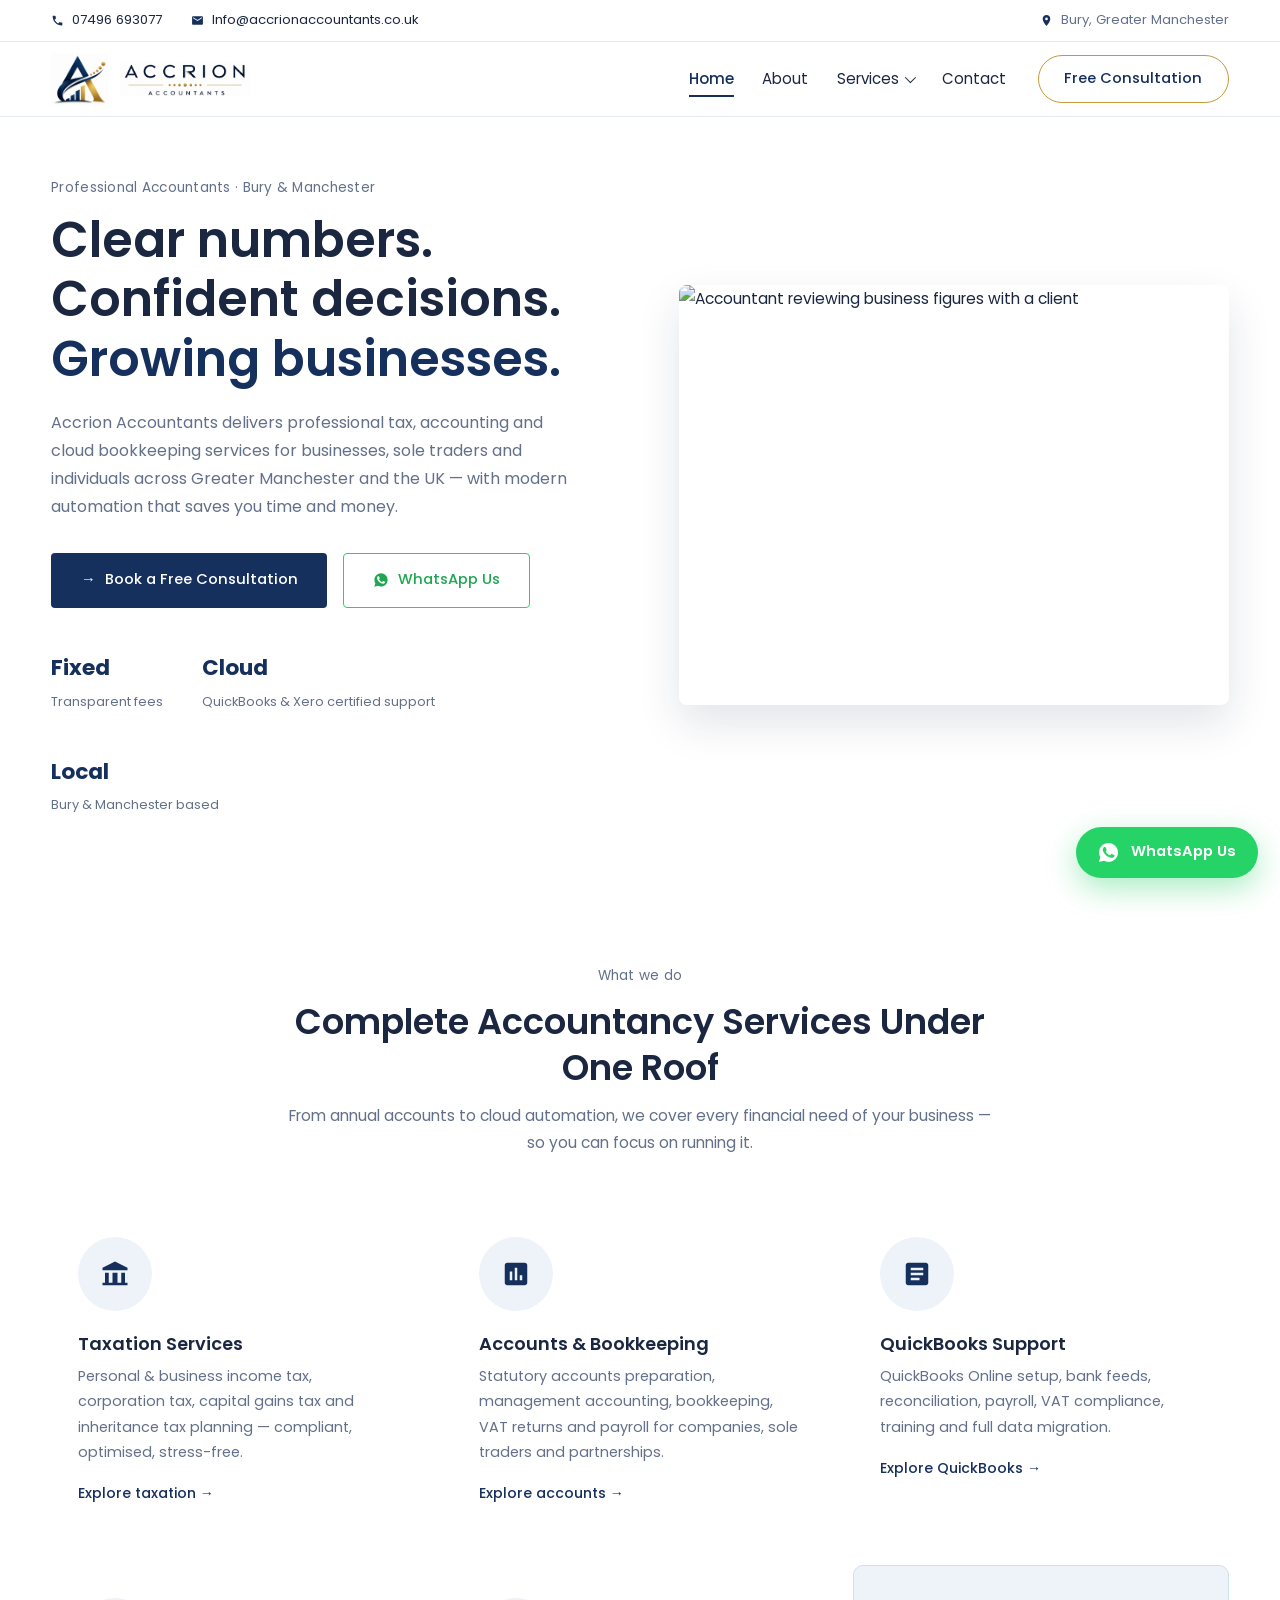
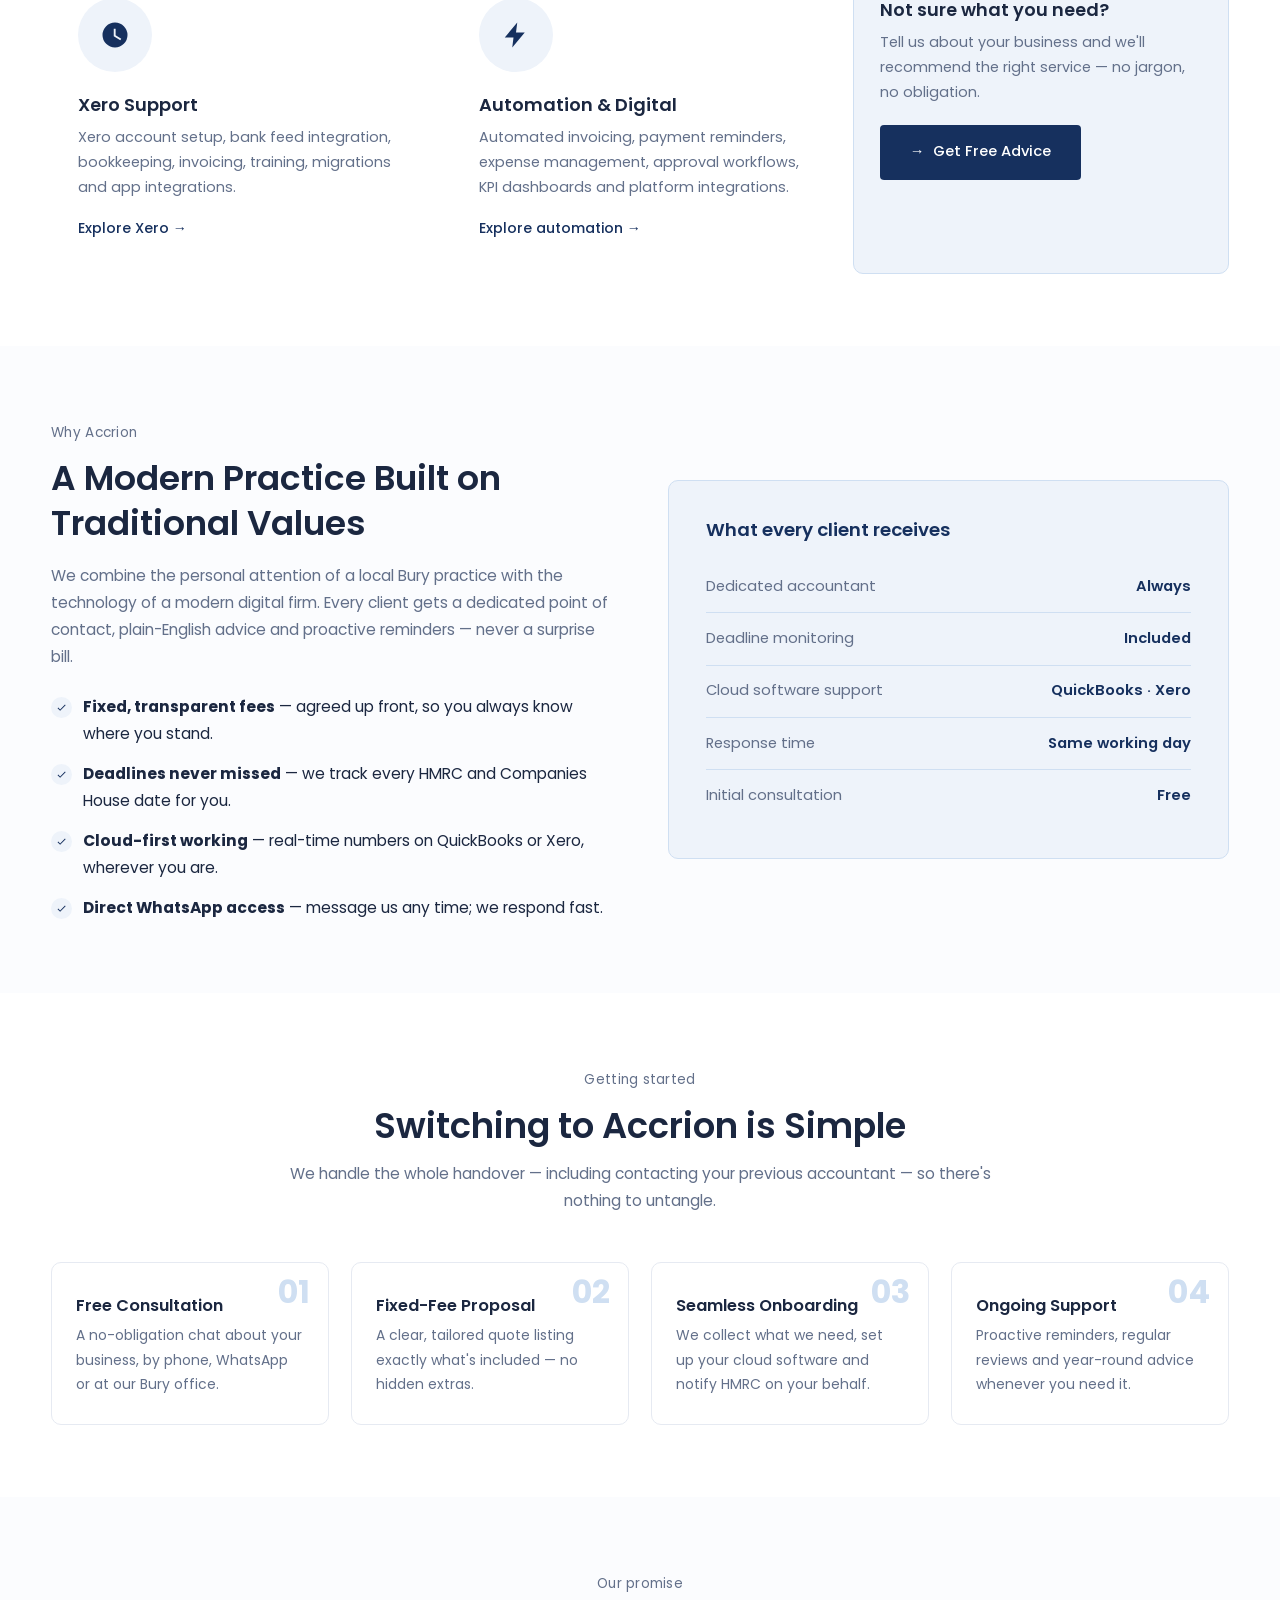
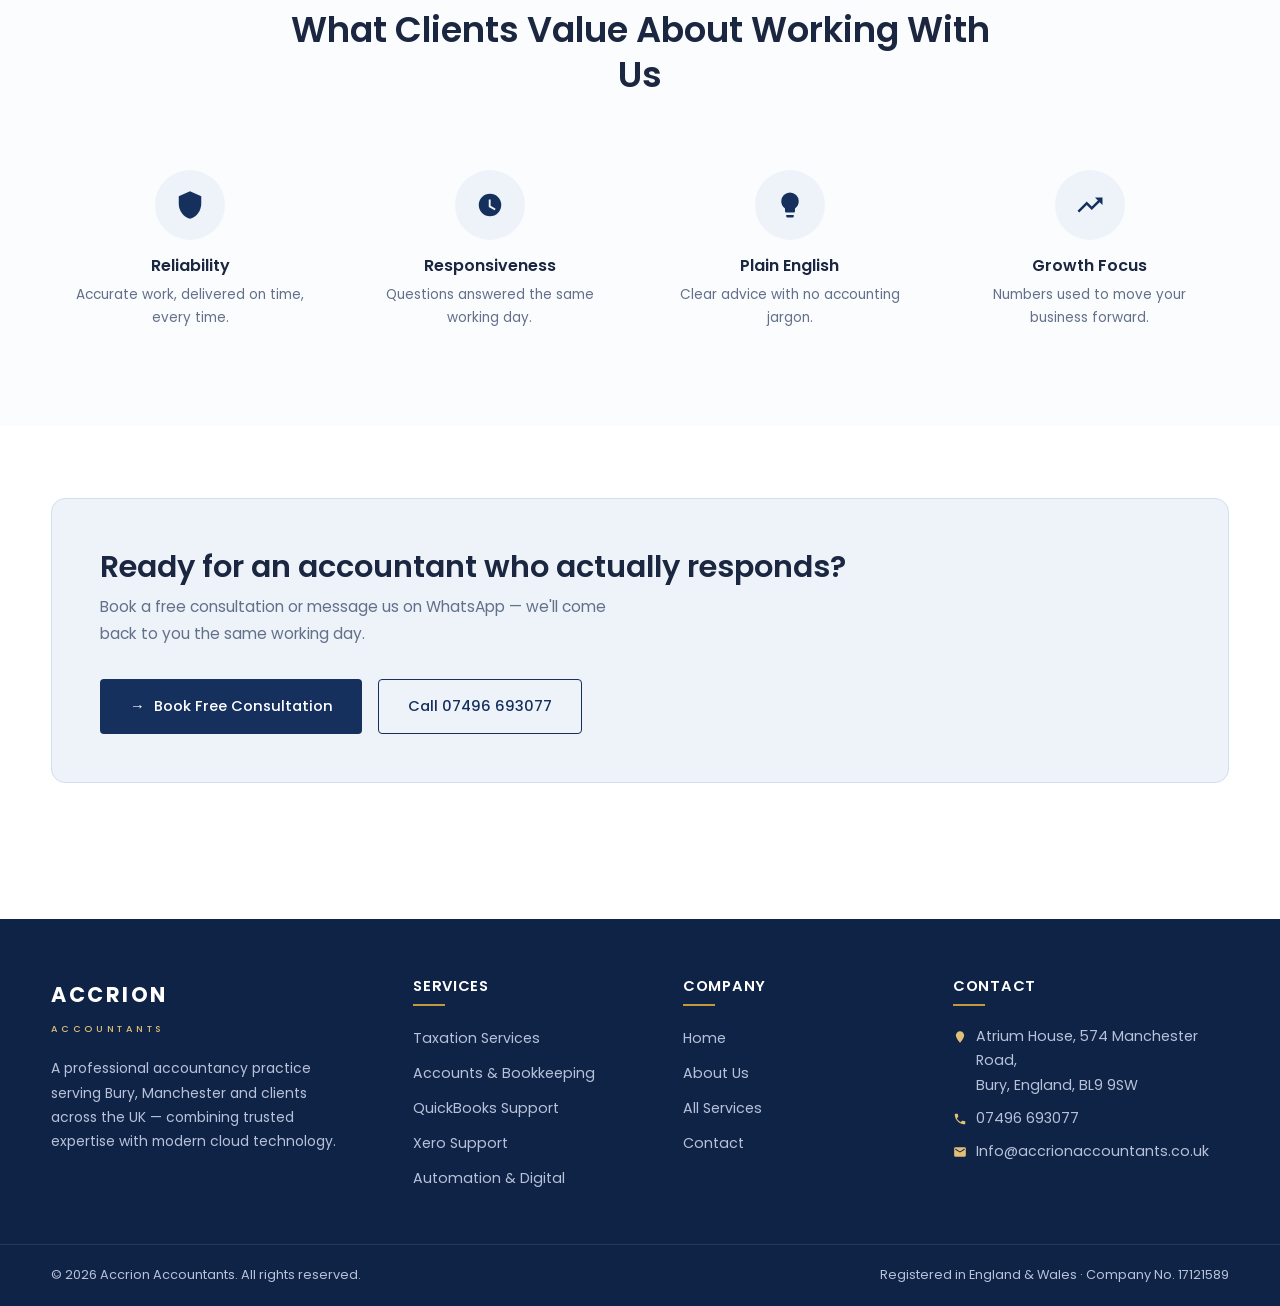
==== commit 02710e22: "Official wordmark in header, remove Chartered wording, add thank-you page for form Co-Authored-By: C" ====
--- a/index.html
+++ b/index.html
@@ -51,10 +51,7 @@
     <div class="container">
       <a class="brand" href="index.html">
         <img src="images/logo-mark.png" alt="Accrion Accountants logo">
-        <span class="brand-text">
-          <span class="brand-name">ACCRION</span><br>
-          <span class="brand-sub">Accountants</span>
-        </span>
+        <img class="brand-word" src="images/logo-wordmark.png" alt="Accrion Accountants">
       </a>
       <nav class="nav" aria-label="Main navigation">
         <ul>
@@ -82,7 +79,7 @@
   <section class="hero">
     <div class="container hero-inner">
       <div>
-        <span class="eyebrow">Chartered-standard accountancy · Bury &amp; Manchester</span>
+        <span class="eyebrow">Professional Accountants · Bury &amp; Manchester</span>
         <h1>Clear numbers.<br>Confident decisions.<br><span class="gold">Growing businesses.</span></h1>
         <p class="lead">Accrion Accountants delivers professional tax, accounting and cloud bookkeeping services for businesses, sole traders and individuals across Greater Manchester and the UK — with modern automation that saves you time and money.</p>
         <div class="hero-cta">
--- a/css/style.css
+++ b/css/style.css
@@ -85,6 +85,8 @@
 
 .brand { display: flex; align-items: center; gap: 0.7rem; }
 .brand img { height: 52px; width: auto; }
+.brand img.brand-word { height: 34px; }
+@media (max-width: 1100px) { .brand img.brand-word { display: none; } }
 .brand-text { line-height: 1.2; }
 .brand-text .brand-name {
   font-size: 1.18rem;
@@ -517,6 +519,8 @@
   .dropdown a span { display: none; }
   .dropdown a:hover { background: transparent; color: var(--navy); }
   .burger { z-index: 99; }
+  .brand img { height: 42px; }
+  .brand img.brand-word { height: 28px; }
   .topbar .container { justify-content: center; }
   .topbar-items { gap: 1rem; justify-content: center; }
   .cta-band { padding: 2rem; }
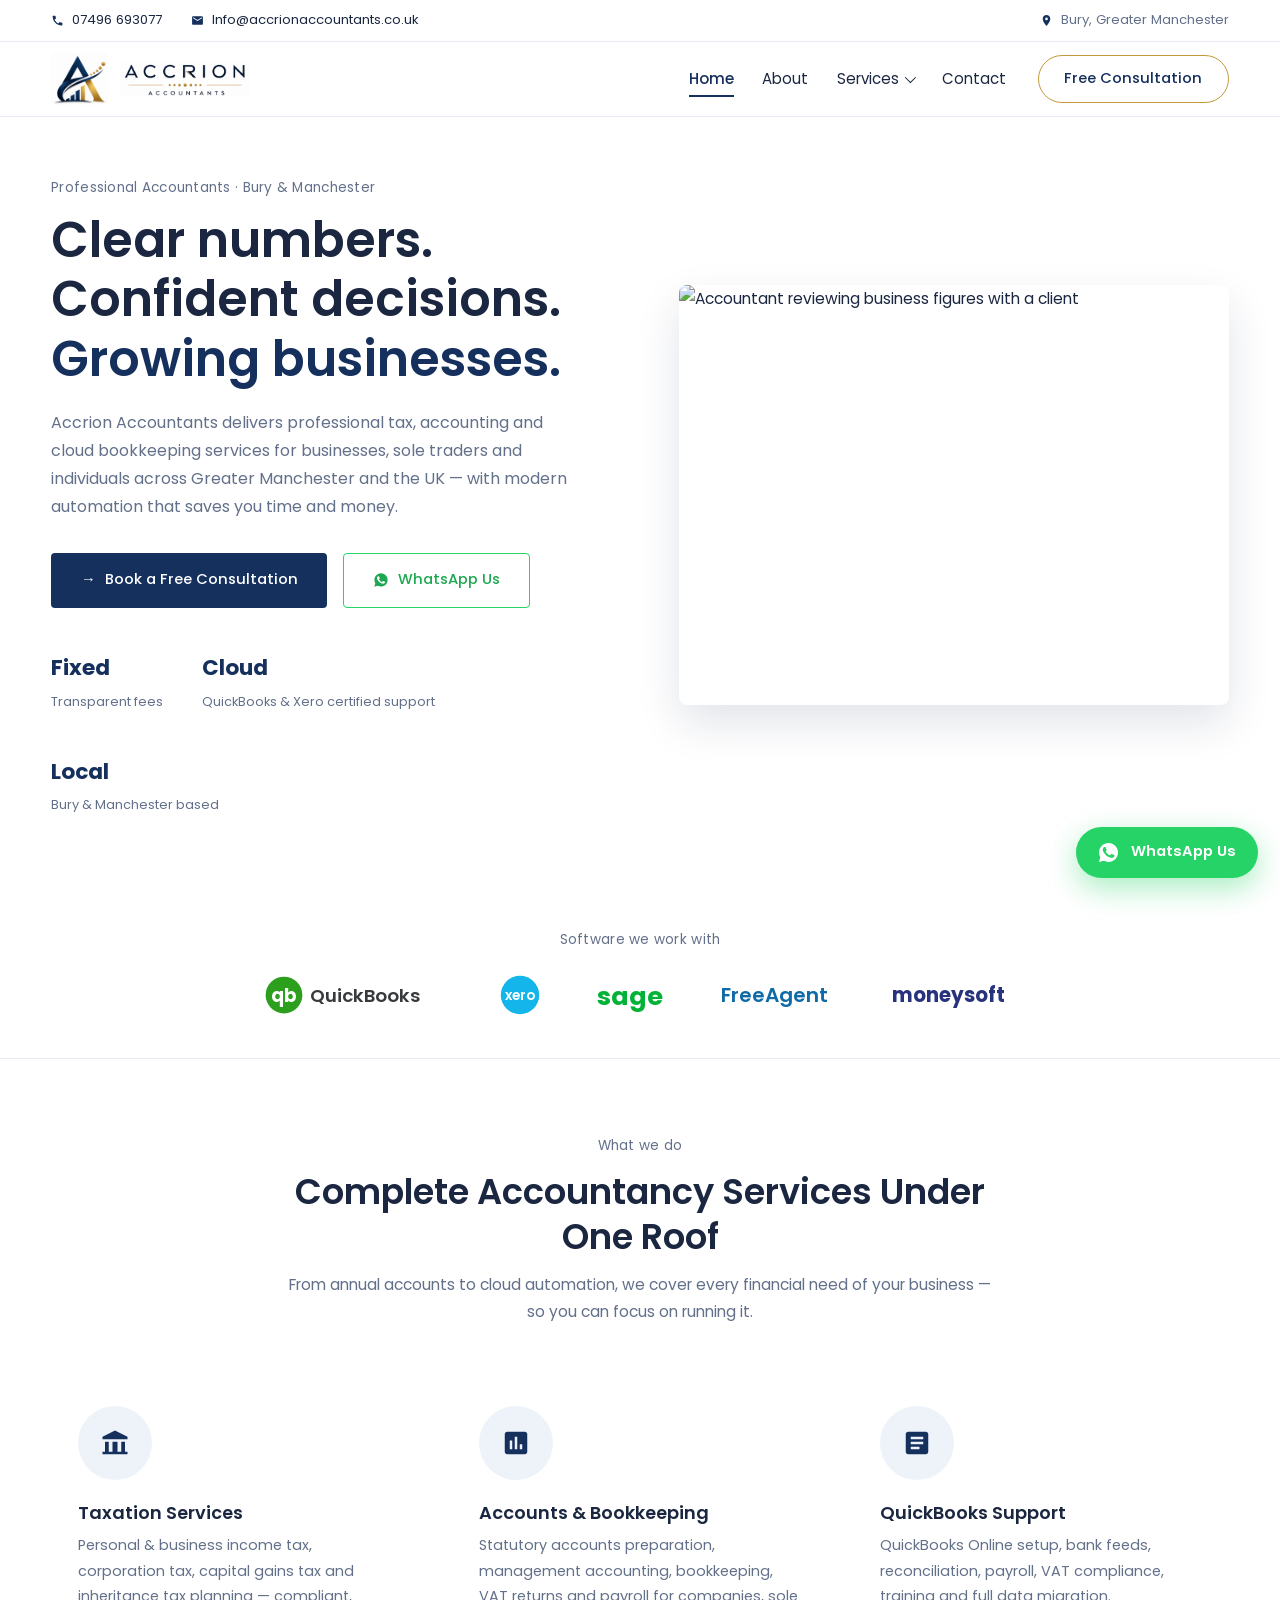
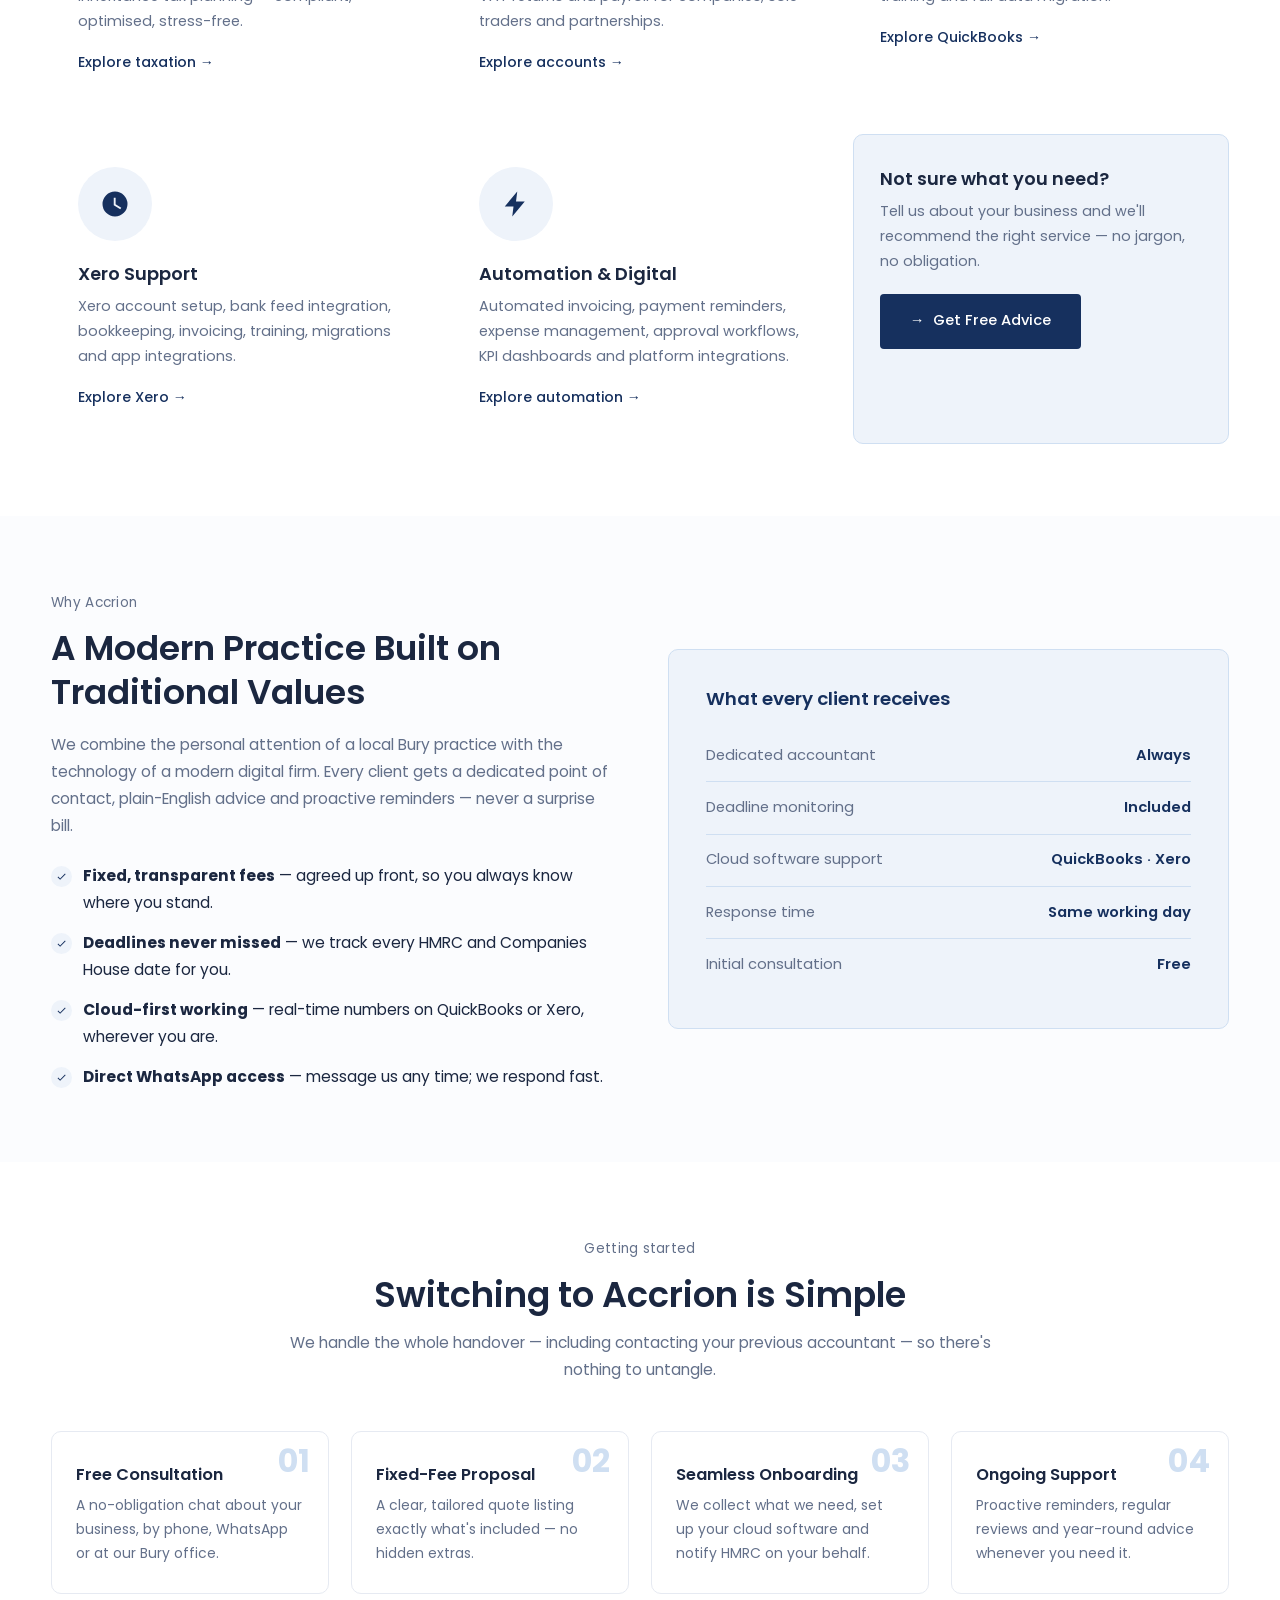
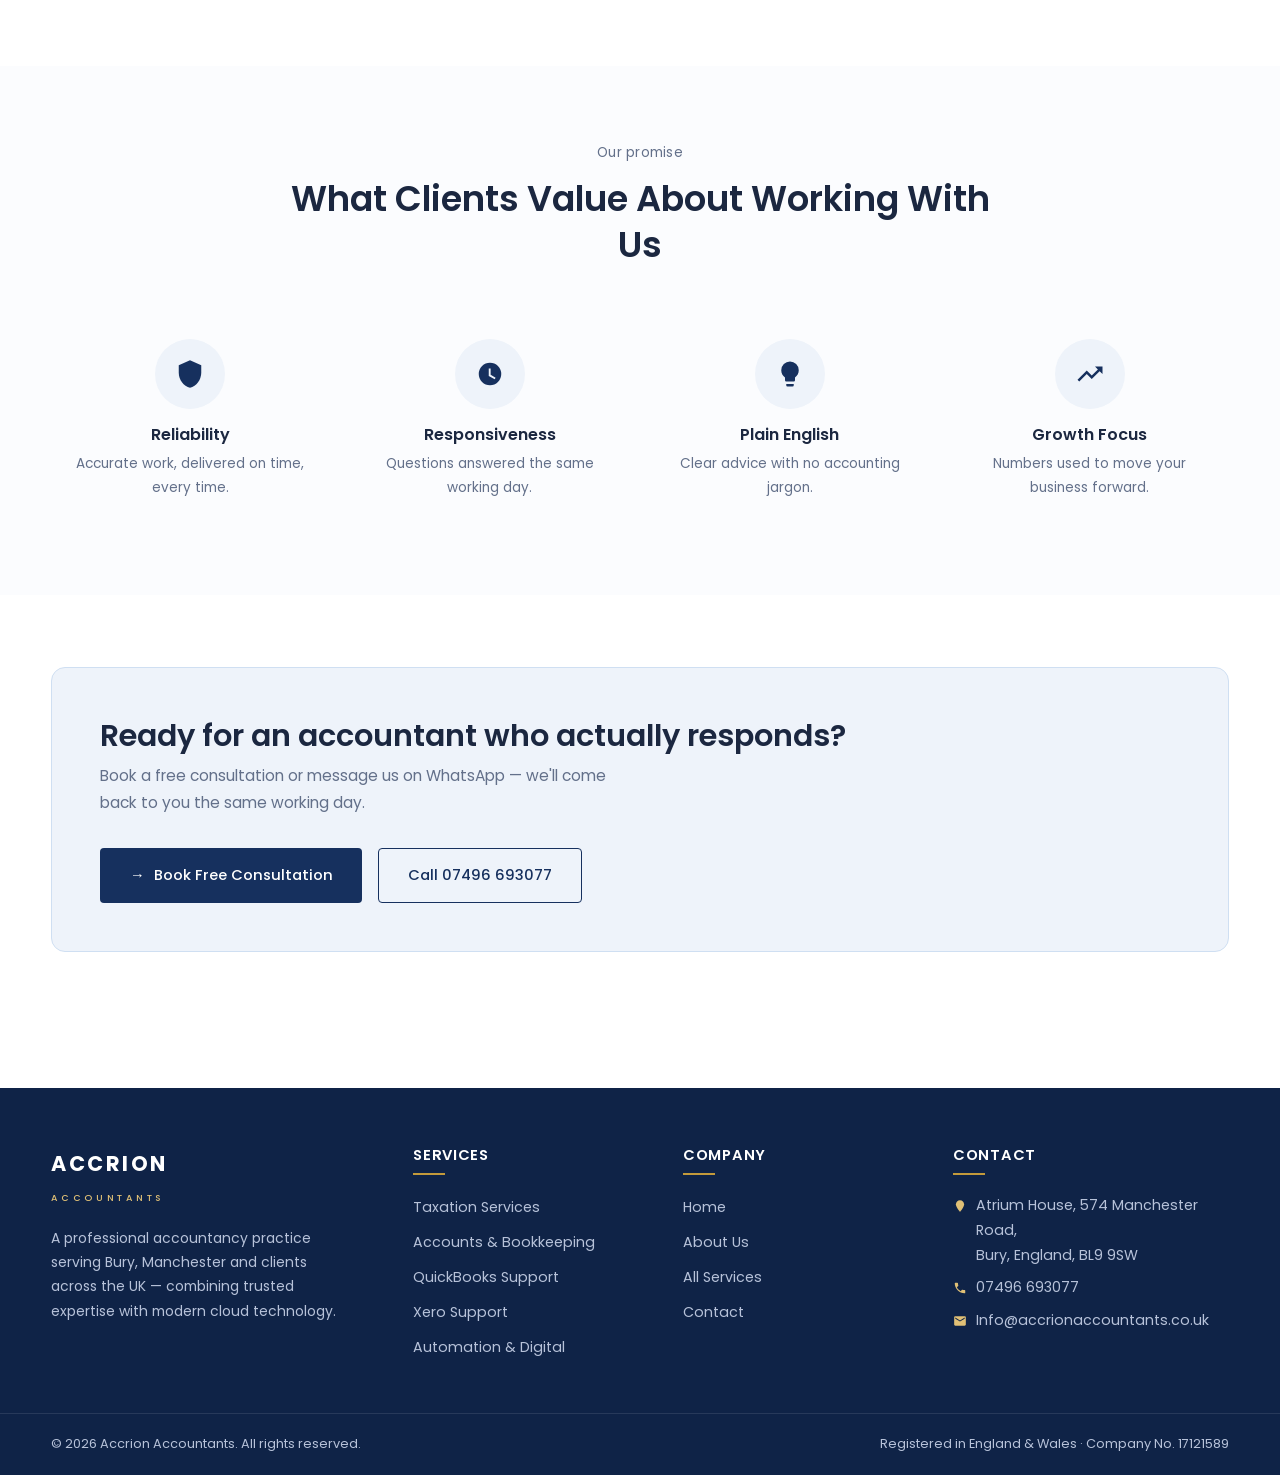
==== commit fe998680: "Add software logo strip (QuickBooks, Xero, Sage, FreeAgent, Moneysoft) under hero Co-Authored-By: Cl" ====
--- a/index.html
+++ b/index.html
@@ -101,6 +101,38 @@
     </div>
   </section>
 
+  <!-- Software we work with -->
+  <section class="logo-strip-section">
+    <div class="container">
+      <span class="eyebrow">Software we work with</span>
+      <div class="logo-strip">
+        <!-- QuickBooks -->
+        <svg viewBox="0 0 205 48" role="img" aria-label="QuickBooks">
+          <circle cx="24" cy="24" r="21" fill="#2CA01C"/>
+          <text x="24" y="31.5" text-anchor="middle" font-family="Poppins, Arial, sans-serif" font-size="21" font-weight="700" fill="#ffffff">qb</text>
+          <text x="54" y="31.5" font-family="Poppins, Arial, sans-serif" font-size="21" font-weight="600" fill="#393A3D">QuickBooks</text>
+        </svg>
+        <!-- Xero -->
+        <svg viewBox="0 0 48 48" role="img" aria-label="Xero">
+          <circle cx="24" cy="24" r="22" fill="#13B5EA"/>
+          <text x="24" y="30" text-anchor="middle" font-family="Poppins, Arial, sans-serif" font-size="15.5" font-weight="600" fill="#ffffff">xero</text>
+        </svg>
+        <!-- Sage -->
+        <svg viewBox="0 0 78 48" role="img" aria-label="Sage">
+          <text x="0" y="35" font-family="Poppins, Arial, sans-serif" font-size="29" font-weight="700" fill="#00B336">sage</text>
+        </svg>
+        <!-- FreeAgent -->
+        <svg viewBox="0 0 132 48" role="img" aria-label="FreeAgent">
+          <text x="0" y="32" font-family="Poppins, Arial, sans-serif" font-size="23" font-weight="600" fill="#0E6BA8">FreeAgent</text>
+        </svg>
+        <!-- Moneysoft -->
+        <svg viewBox="0 0 142 48" role="img" aria-label="Moneysoft">
+          <text x="0" y="32" font-family="Poppins, Arial, sans-serif" font-size="23" font-weight="700" fill="#28337E">moneysoft</text>
+        </svg>
+      </div>
+    </div>
+  </section>
+
   <!-- Services overview -->
   <section class="section">
     <div class="container">
--- a/css/style.css
+++ b/css/style.css
@@ -226,6 +226,13 @@
 .page-hero p { color: var(--muted); max-width: 640px; margin: 0; }
 .crumbs { margin-top: 1rem; font-size: 0.83rem; color: var(--muted); }
 .crumbs a { color: var(--navy); }
+
+/* ---------- Software logo strip ---------- */
+.logo-strip-section { border-bottom: 1px solid var(--line); padding: 2.4rem 0 2.6rem; background: #fff; }
+.logo-strip-section .eyebrow { display: block; text-align: center; margin-bottom: 1.4rem; }
+.logo-strip { display: flex; align-items: center; justify-content: center; gap: 3.5rem; flex-wrap: wrap; }
+.logo-strip svg { height: 42px; width: auto; display: block; }
+@media (max-width: 760px) { .logo-strip { gap: 2rem; } .logo-strip svg { height: 32px; } }
 
 /* ---------- Cards ---------- */
 .grid-3 { display: grid; grid-template-columns: repeat(3, 1fr); gap: 1.6rem; }
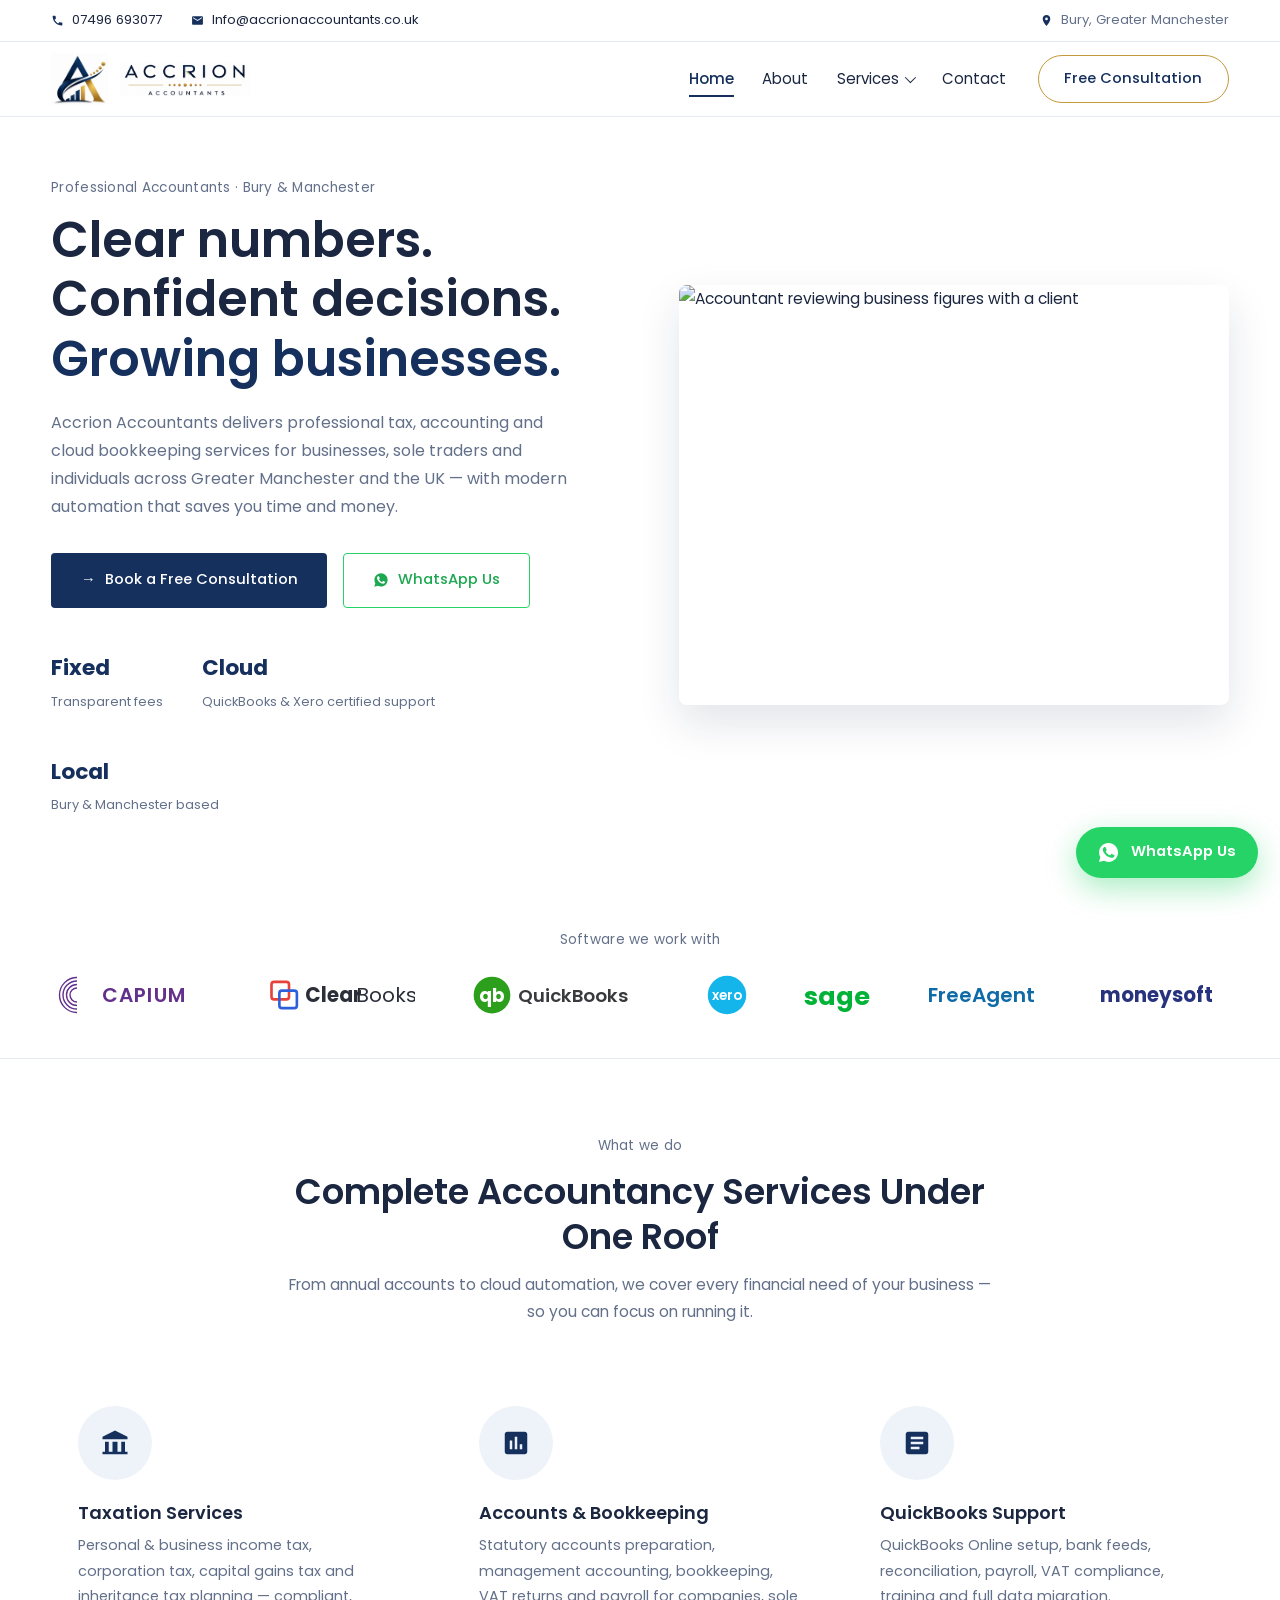
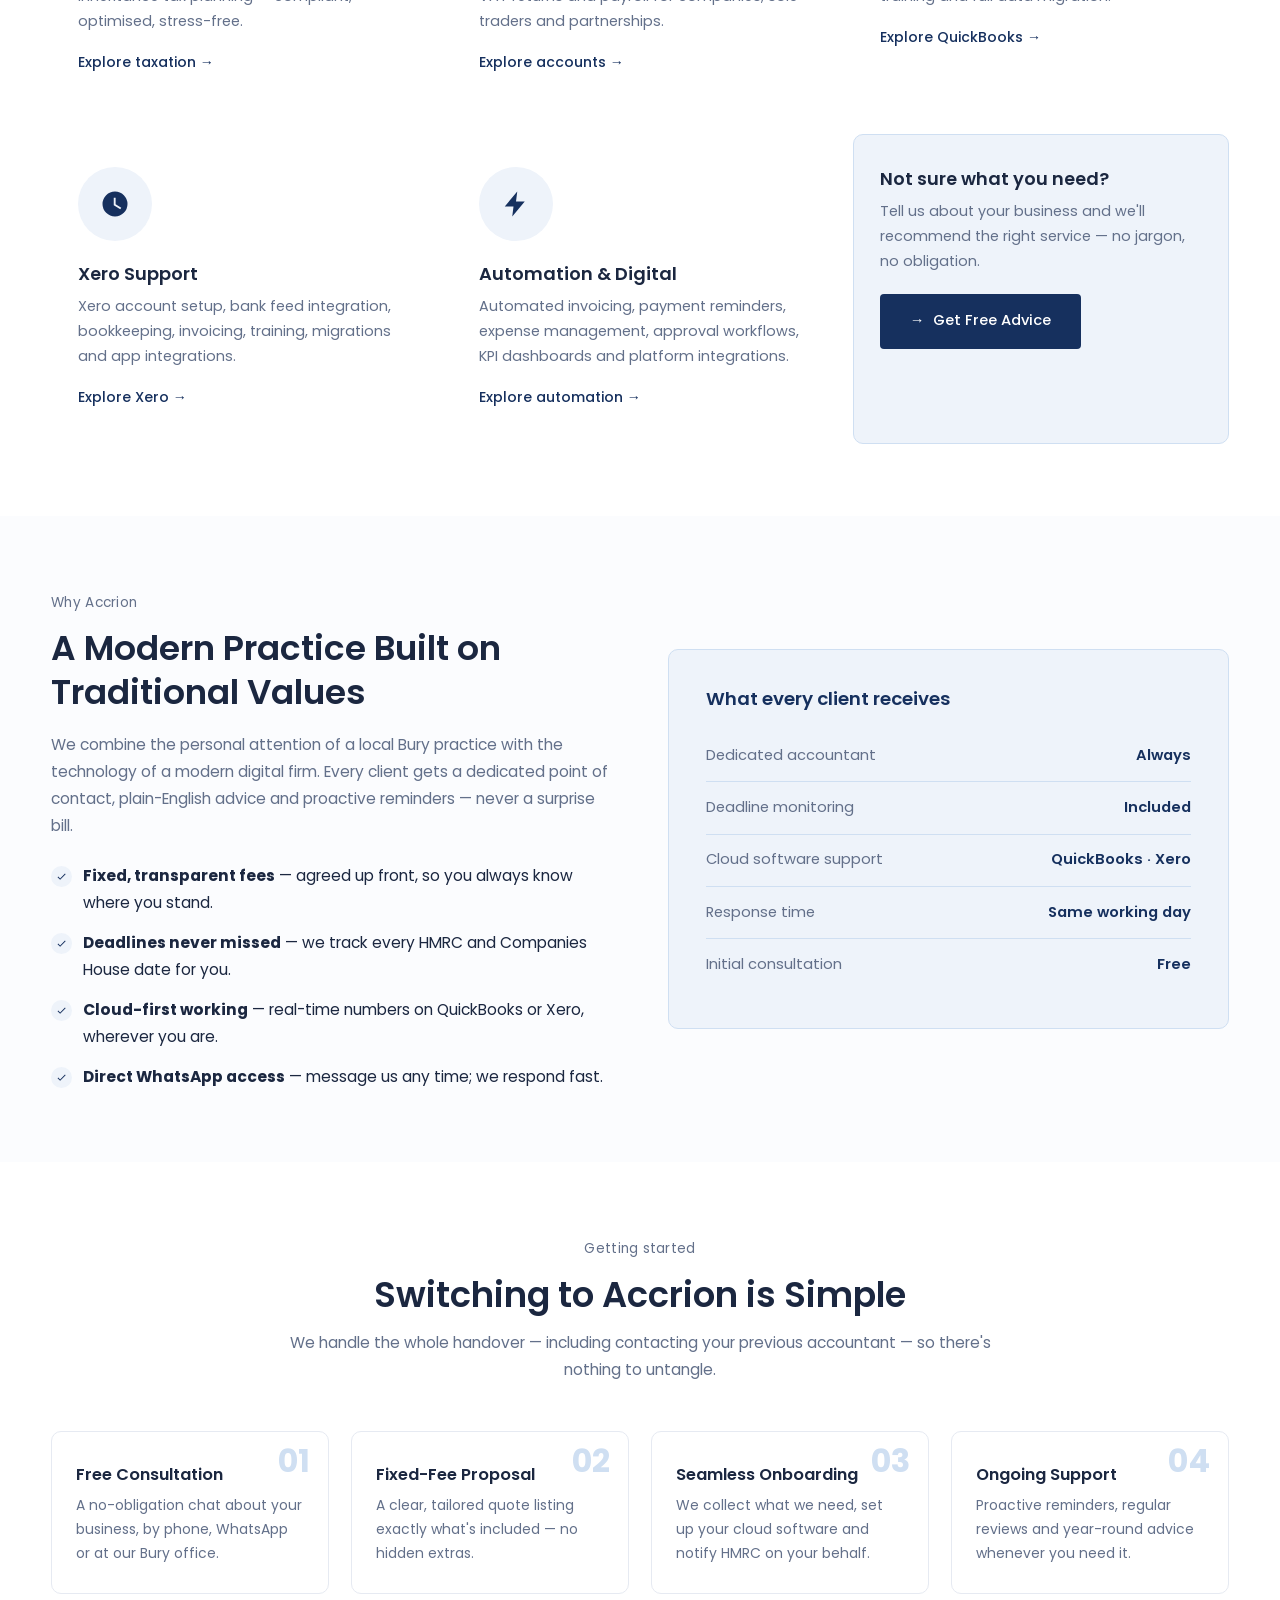
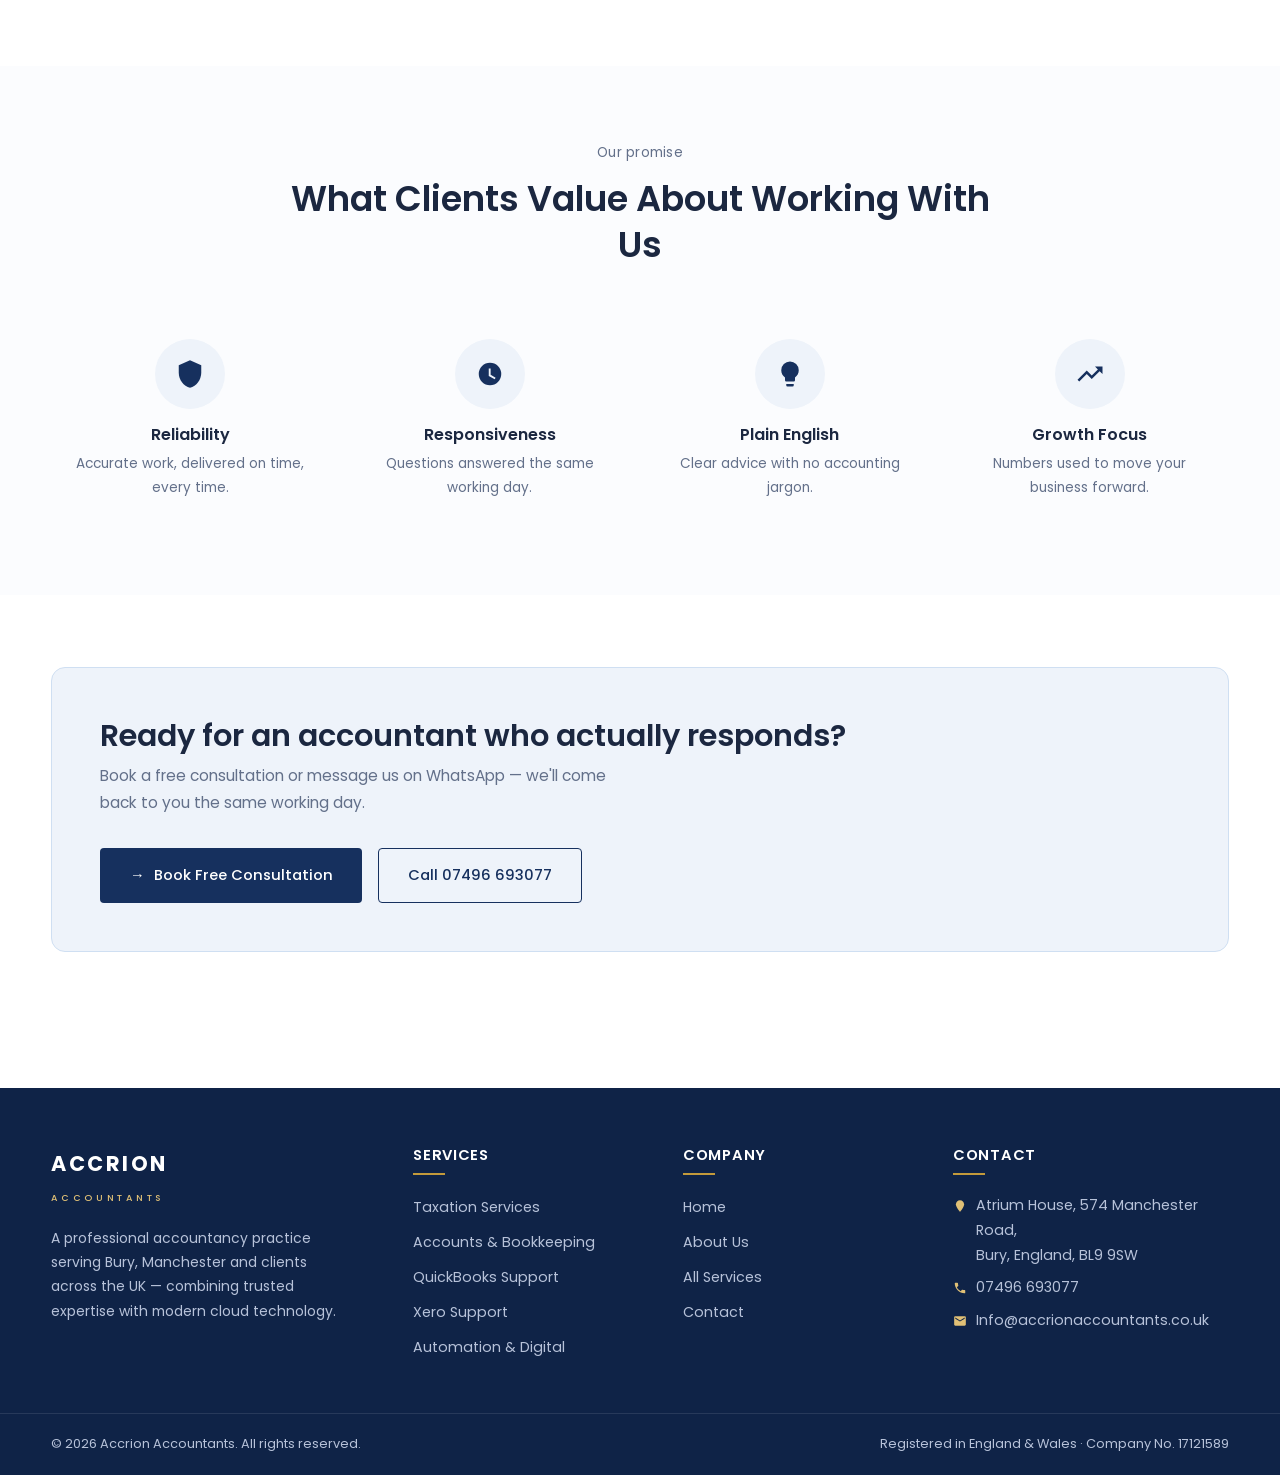
==== commit 78c6a88f: "Add Capium and Clear Books to software strip Co-Authored-By: Claude Fable 5 <noreply@anthropic.com>" ====
--- a/index.html
+++ b/index.html
@@ -106,6 +106,24 @@
     <div class="container">
       <span class="eyebrow">Software we work with</span>
       <div class="logo-strip">
+        <!-- Capium -->
+        <svg viewBox="0 0 178 48" role="img" aria-label="Capium">
+          <g fill="none" stroke="#63308C" stroke-width="1.6">
+            <circle cx="24" cy="24" r="20"/>
+            <circle cx="24" cy="24" r="16"/>
+            <circle cx="24" cy="24" r="12"/>
+            <circle cx="24" cy="24" r="8"/>
+          </g>
+          <rect x="24" y="2" width="26" height="44" fill="#ffffff"/>
+          <text x="52" y="32" font-family="Poppins, Arial, sans-serif" font-size="23" font-weight="600" letter-spacing="1.5" fill="#63308C">CAPIUM</text>
+        </svg>
+        <!-- Clear Books -->
+        <svg viewBox="0 0 168 48" role="img" aria-label="Clear Books">
+          <rect x="4" y="9" width="20" height="20" rx="3" fill="none" stroke="#E8413A" stroke-width="3"/>
+          <rect x="13" y="19" width="20" height="20" rx="3" fill="none" stroke="#2E5FD9" stroke-width="3"/>
+          <text x="42" y="32" font-family="Poppins, Arial, sans-serif" font-size="23" font-weight="700" fill="#2B2F3A">Clear</text>
+          <text x="100" y="32" font-family="Poppins, Arial, sans-serif" font-size="23" font-weight="400" fill="#2B2F3A">Books</text>
+        </svg>
         <!-- QuickBooks -->
         <svg viewBox="0 0 205 48" role="img" aria-label="QuickBooks">
           <circle cx="24" cy="24" r="21" fill="#2CA01C"/>
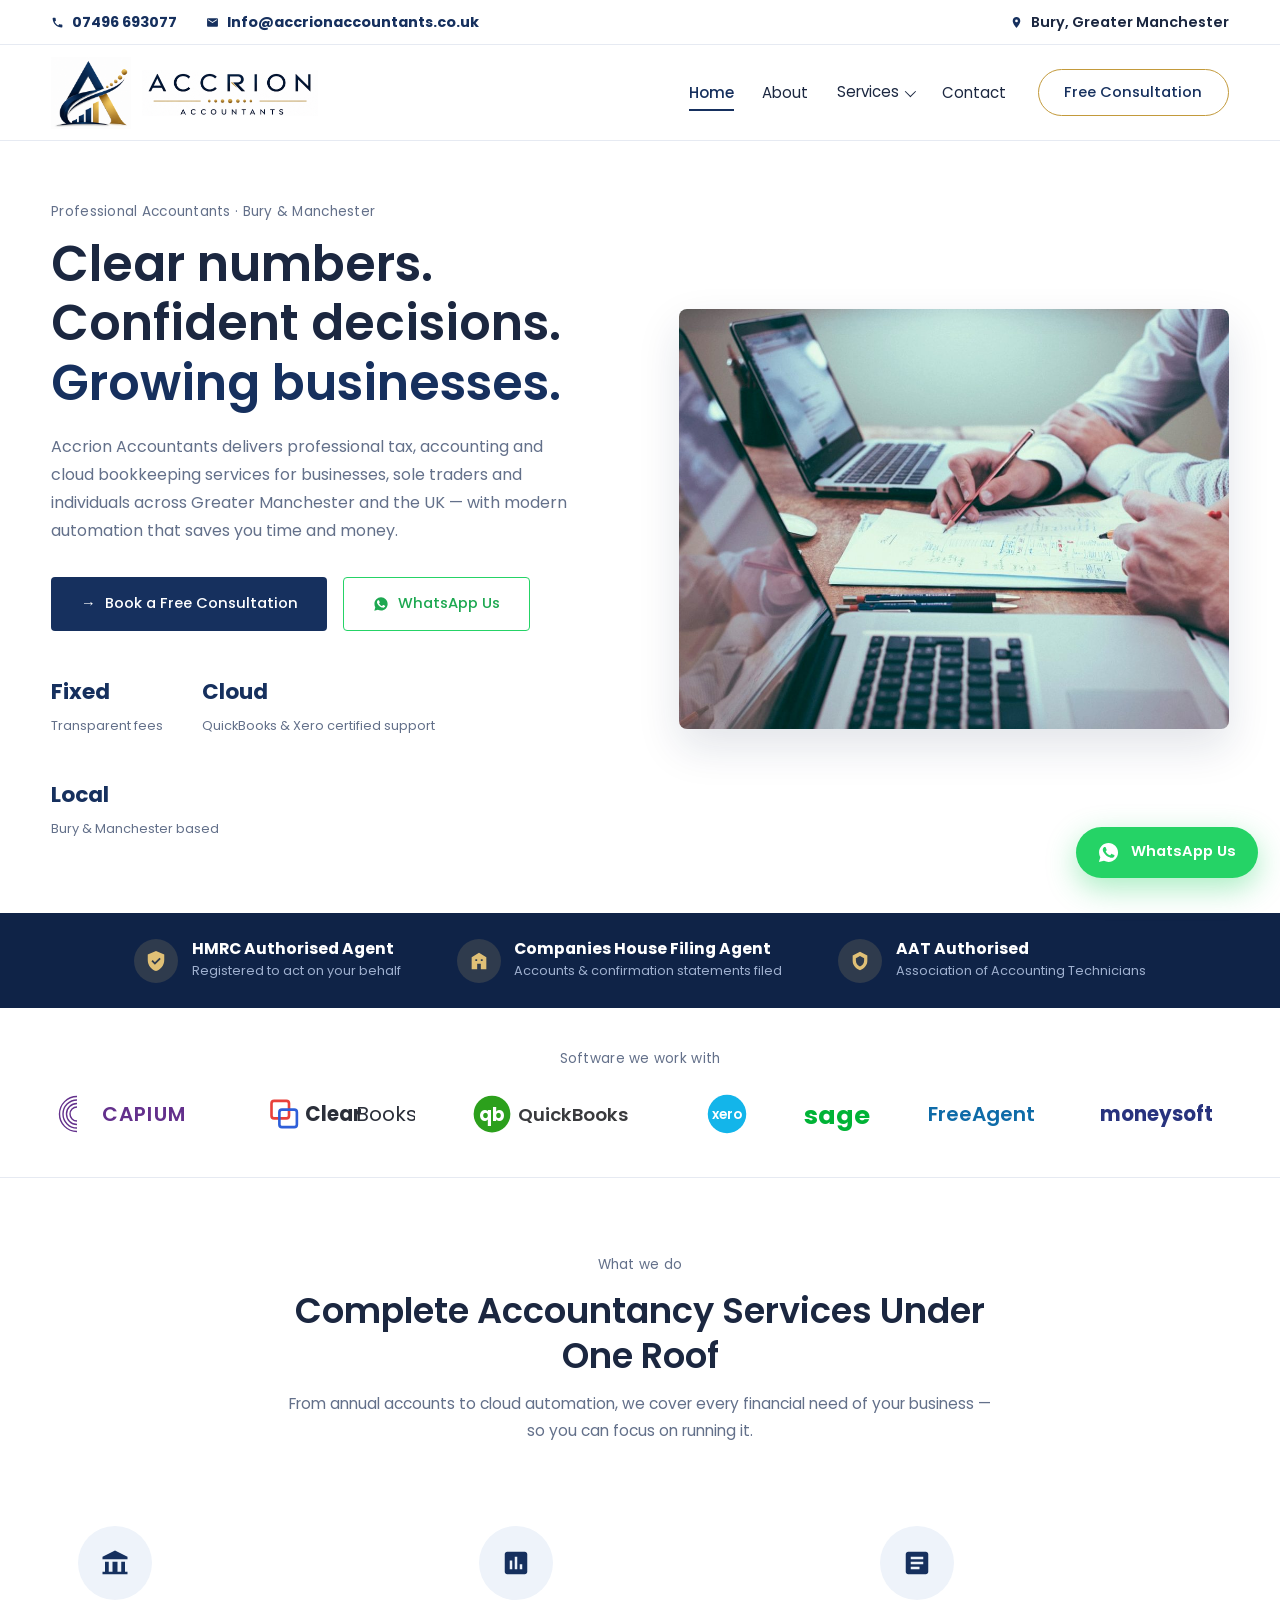
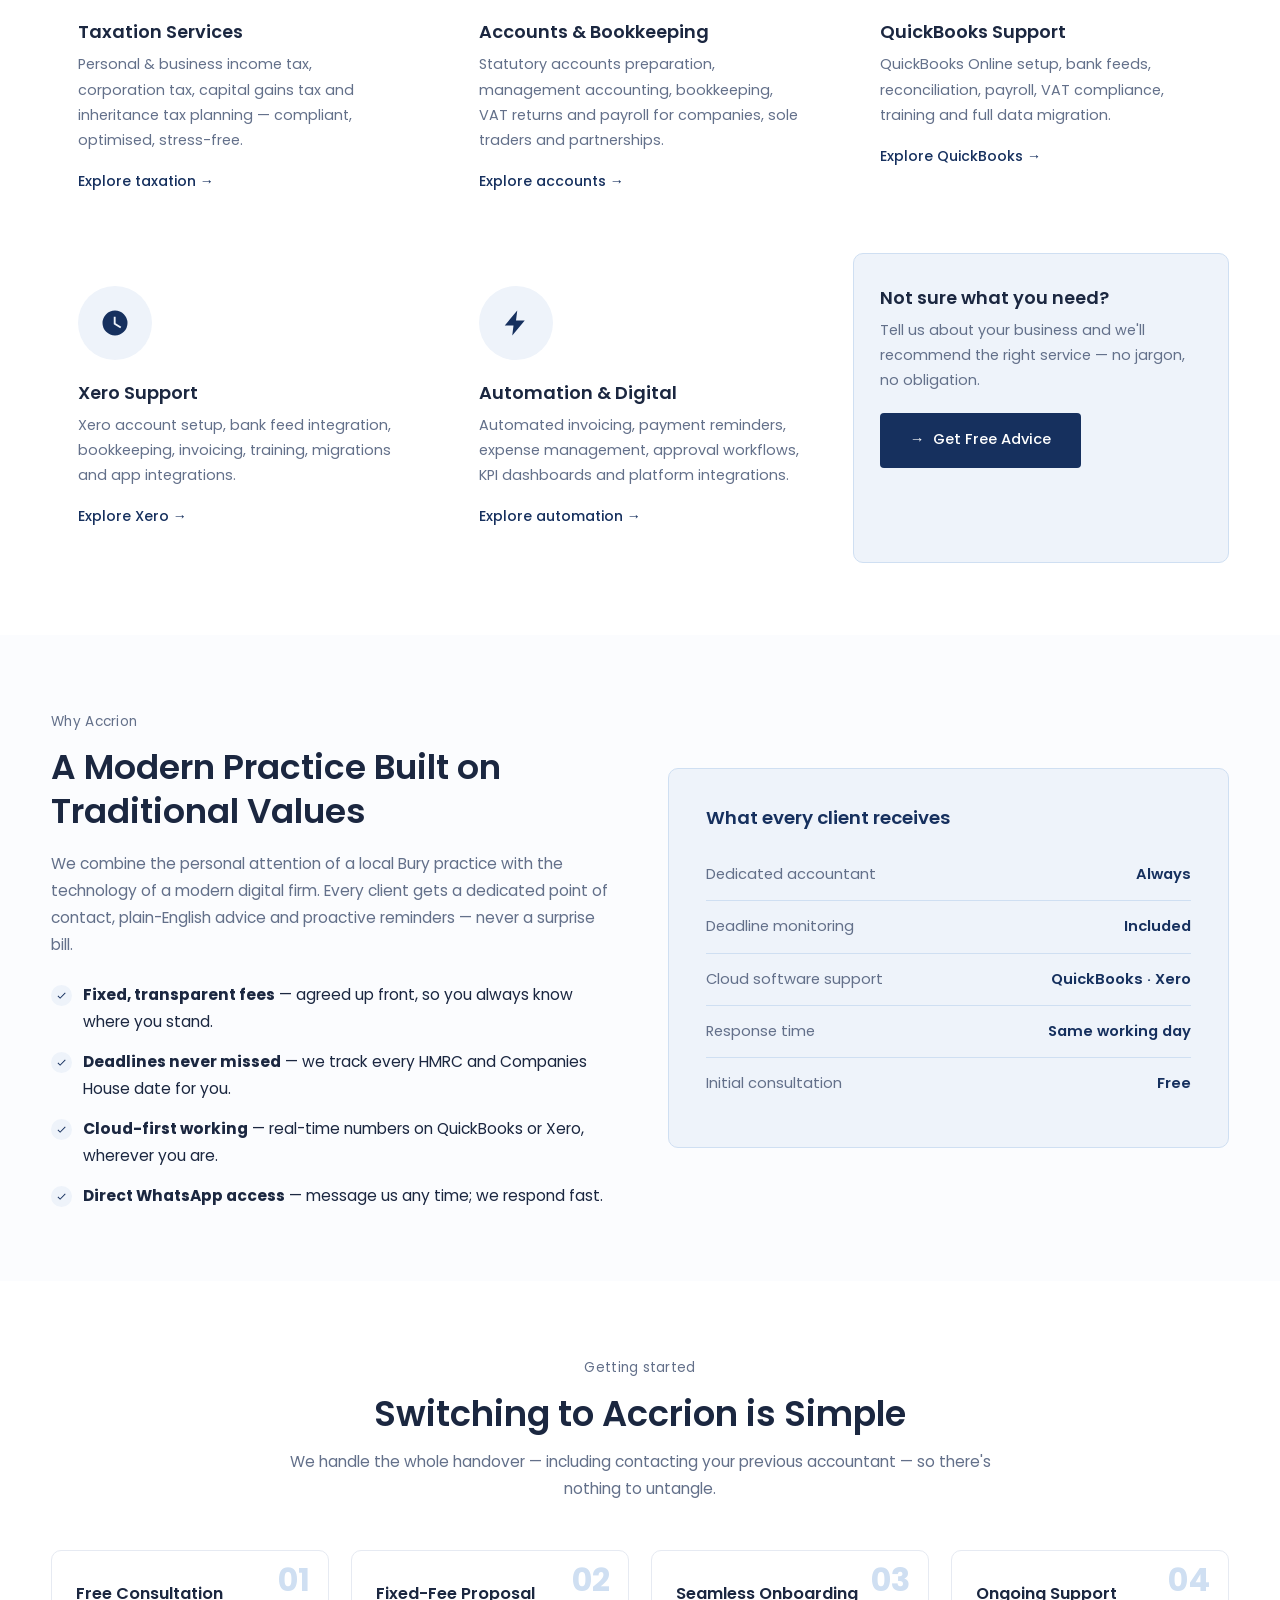
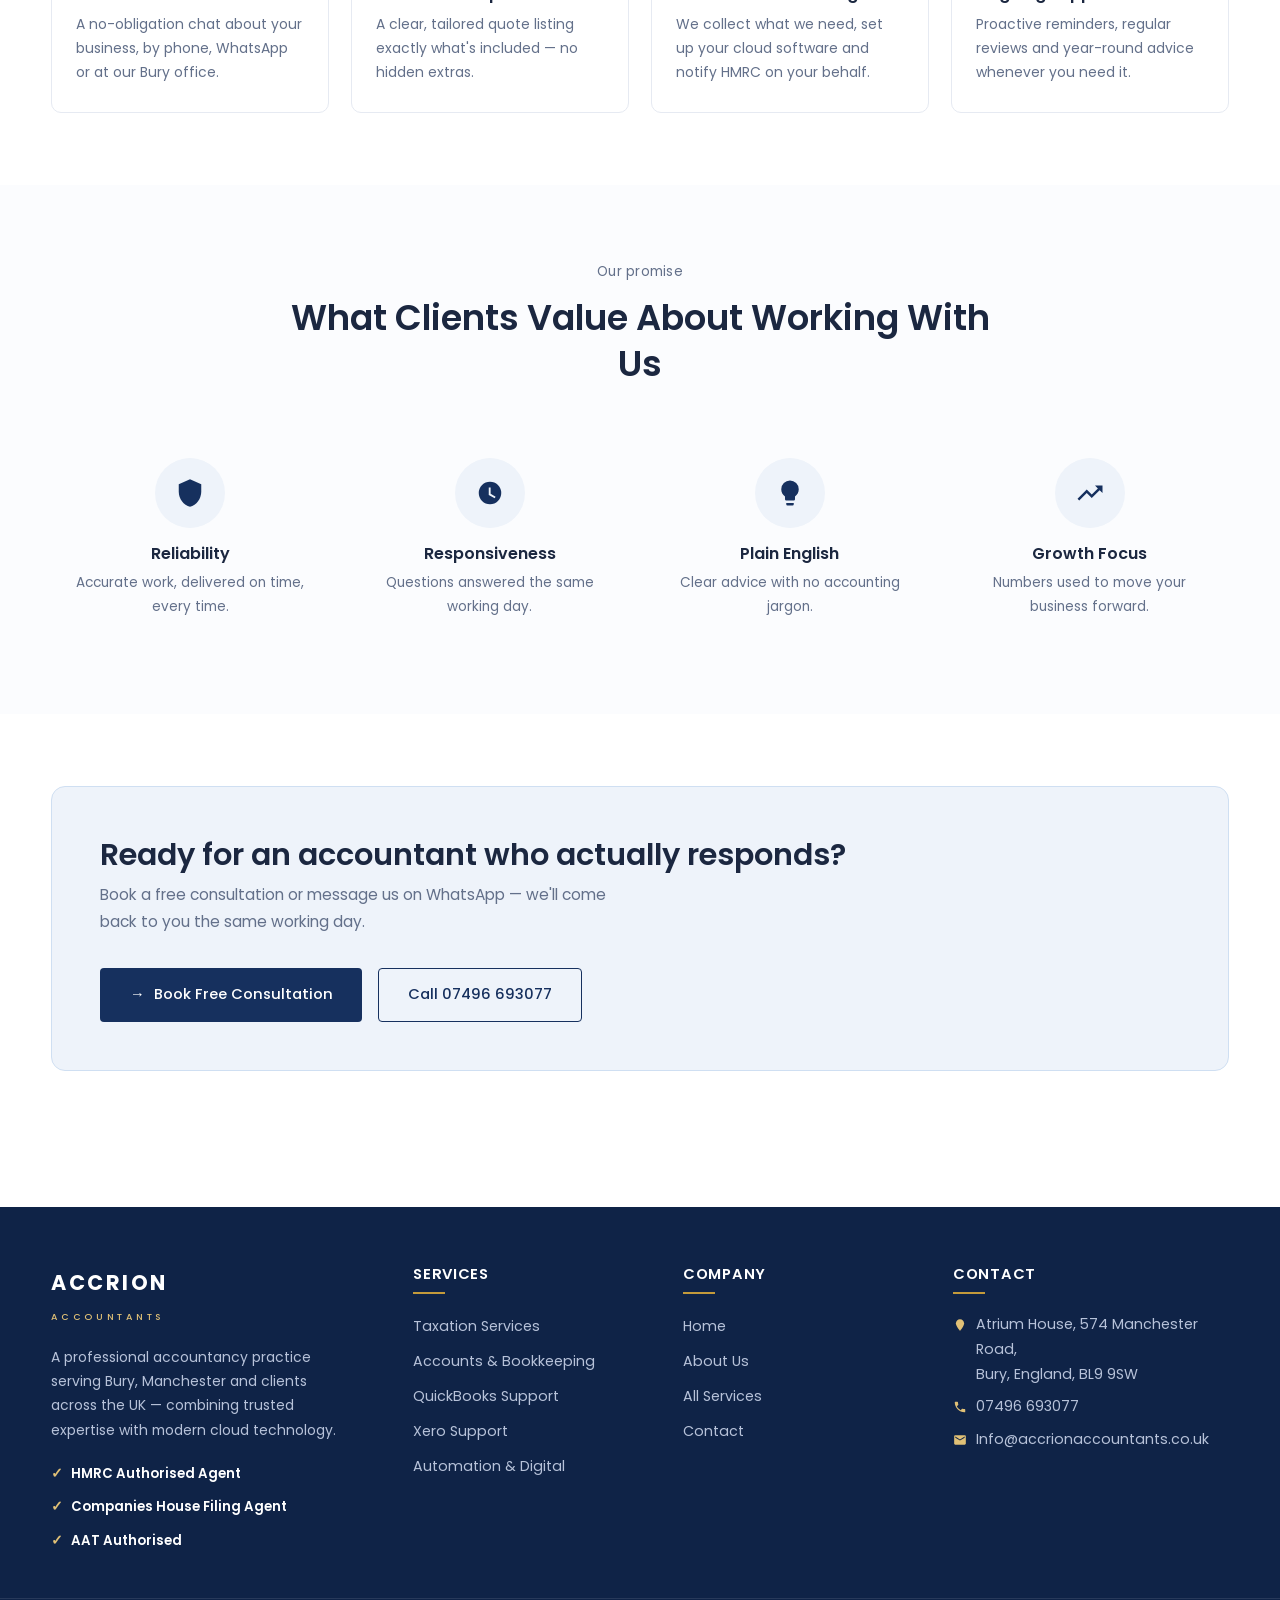
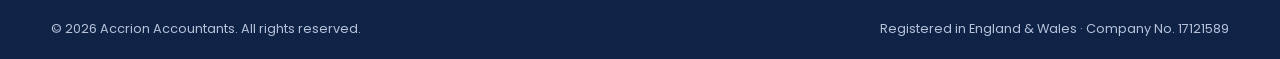
==== commit 1ae51940: "Bolder logo and contact details, local professional hero image, HMRC/Companies House/AAT credentials" ====
--- a/index.html
+++ b/index.html
@@ -96,7 +96,27 @@
         </div>
       </div>
       <div class="hero-photo reveal">
-        <img src="https://images.unsplash.com/photo-1554224155-8d04cb21cd6c?auto=format&fit=crop&w=1100&q=70" alt="Accountant reviewing business figures with a client">
+        <img src="images/hero.jpg" alt="Accountant reviewing business figures with a client" width="1200" height="801">
+      </div>
+    </div>
+  </section>
+
+  <!-- Credentials -->
+  <section class="trust-bar">
+    <div class="container">
+      <div class="trust-items">
+        <div class="trust-item">
+          <span class="t-icon"><svg viewBox="0 0 24 24"><path d="M12 1 3 5v6c0 5.55 3.84 10.74 9 12 5.16-1.26 9-6.45 9-12V5l-9-4zm-1.2 15.2L7 12.4l1.4-1.4 2.4 2.4 5-5 1.4 1.4-6.4 6.4z"/></svg></span>
+          <span><b>HMRC Authorised Agent</b><span>Registered to act on your behalf</span></span>
+        </div>
+        <div class="trust-item">
+          <span class="t-icon"><svg viewBox="0 0 24 24"><path d="M4 21V8l8-5 8 5v13h-6v-6h-4v6H4zm4-9h2v-2H8v2zm6 0h2v-2h-2v2z"/></svg></span>
+          <span><b>Companies House Filing Agent</b><span>Accounts &amp; confirmation statements filed</span></span>
+        </div>
+        <div class="trust-item">
+          <span class="t-icon"><svg viewBox="0 0 24 24"><path d="M12 2 4 6v6c0 4.4 3.4 8.5 8 10 4.6-1.5 8-5.6 8-10V6l-8-4zm0 4.5 4.5 2.6v2.4c0 2.9-1.9 5.6-4.5 6.6-2.6-1-4.5-3.7-4.5-6.6V9.1L12 6.5z"/></svg></span>
+          <span><b>AAT Authorised</b><span>Association of Accounting Technicians</span></span>
+        </div>
       </div>
     </div>
   </section>
@@ -292,6 +312,11 @@
         <span class="brand-name">ACCRION</span><br>
         <span class="brand-sub">Accountants</span>
         <p>A professional accountancy practice serving Bury, Manchester and clients across the UK — combining trusted expertise with modern cloud technology.</p>
+        <ul class="footer-creds">
+          <li>HMRC Authorised Agent</li>
+          <li>Companies House Filing Agent</li>
+          <li>AAT Authorised</li>
+        </ul>
       </div>
       <div>
         <h4>Services</h4>
--- a/css/style.css
+++ b/css/style.css
@@ -61,13 +61,14 @@
 /* ---------- Top bar ---------- */
 .topbar {
   background: #fff;
-  color: var(--muted);
-  font-size: 0.82rem;
-  padding: 0.55rem 0;
+  color: var(--ink);
+  font-size: 0.9rem;
+  font-weight: 600;
+  padding: 0.6rem 0;
   border-bottom: 1px solid var(--line);
 }
 .topbar .container { display: flex; justify-content: space-between; align-items: center; gap: 1rem; flex-wrap: wrap; }
-.topbar a { color: var(--ink); font-weight: 400; }
+.topbar a { color: var(--navy); font-weight: 700; }
 .topbar a:hover { color: var(--navy); }
 .topbar-items { display: flex; gap: 1.8rem; flex-wrap: wrap; }
 .topbar-items span { display: inline-flex; align-items: center; gap: 0.5rem; }
@@ -84,9 +85,9 @@
 .site-header .container { display: flex; align-items: center; justify-content: space-between; padding: 0.7rem 0; gap: 1.5rem; }
 
 .brand { display: flex; align-items: center; gap: 0.7rem; }
-.brand img { height: 52px; width: auto; }
-.brand img.brand-word { height: 34px; }
-@media (max-width: 1100px) { .brand img.brand-word { display: none; } }
+.brand img { height: 72px; width: auto; }
+.brand img.brand-word { height: 46px; }
+@media (max-width: 1180px) { .brand img.brand-word { display: none; } }
 .brand-text { line-height: 1.2; }
 .brand-text .brand-name {
   font-size: 1.18rem;
@@ -227,6 +228,20 @@
 .crumbs { margin-top: 1rem; font-size: 0.83rem; color: var(--muted); }
 .crumbs a { color: var(--navy); }
 
+/* ---------- Credentials / trust bar ---------- */
+.trust-bar { background: var(--navy-deep); padding: 1.6rem 0; }
+.trust-items { display: flex; align-items: center; justify-content: center; gap: 3.5rem; flex-wrap: wrap; }
+.trust-item { display: flex; align-items: center; gap: 0.85rem; }
+.trust-item .t-icon {
+  flex: none; width: 44px; height: 44px; border-radius: 50%;
+  background: rgba(224, 192, 118, 0.15);
+  display: flex; align-items: center; justify-content: center;
+}
+.trust-item .t-icon svg { width: 22px; height: 22px; fill: var(--gold-light); }
+.trust-item b { display: block; color: #fff; font-size: 0.98rem; font-weight: 700; line-height: 1.3; }
+.trust-item span { display: block; color: #9fb0cf; font-size: 0.8rem; }
+@media (max-width: 900px) { .trust-items { gap: 1.6rem; } .trust-item { width: 100%; max-width: 300px; } }
+
 /* ---------- Software logo strip ---------- */
 .logo-strip-section { border-bottom: 1px solid var(--line); padding: 2.4rem 0 2.6rem; background: #fff; }
 .logo-strip-section .eyebrow { display: block; text-align: center; margin-bottom: 1.4rem; }
@@ -446,6 +461,18 @@
 .footer-brand .brand-name { color: #fff; font-size: 1.3rem; letter-spacing: 0.12em; font-weight: 700; }
 .footer-brand .brand-sub { font-size: 0.58rem; letter-spacing: 0.4em; color: var(--gold-light); text-transform: uppercase; font-weight: 500; }
 .footer-brand p { font-size: 0.87rem; margin-top: 1rem; max-width: 300px; }
+.footer-creds { list-style: none; margin-top: 1.2rem; display: grid; gap: 0.5rem; }
+.footer-creds li {
+  display: flex; align-items: center; gap: 0.5rem;
+  font-size: 0.83rem; font-weight: 600; color: #fff; margin: 0;
+}
+.footer-creds li::before {
+  content: "✓";
+  flex: none;
+  color: var(--gold-light);
+  font-weight: 700;
+  font-size: 0.9rem;
+}
 .footer-contact li { display: flex; gap: 0.6rem; align-items: flex-start; font-size: 0.89rem; }
 .footer-contact svg { width: 14px; height: 14px; fill: var(--gold-light); flex: none; margin-top: 6px; }
 .footer-bottom { border-top: 1px solid rgba(255,255,255,0.1); padding: 1.2rem 0; font-size: 0.8rem; }
@@ -526,8 +553,8 @@
   .dropdown a span { display: none; }
   .dropdown a:hover { background: transparent; color: var(--navy); }
   .burger { z-index: 99; }
-  .brand img { height: 42px; }
-  .brand img.brand-word { height: 28px; }
+  .brand img { height: 52px; }
+  .brand img.brand-word { height: 30px; }
   .topbar .container { justify-content: center; }
   .topbar-items { gap: 1rem; justify-content: center; }
   .cta-band { padding: 2rem; }
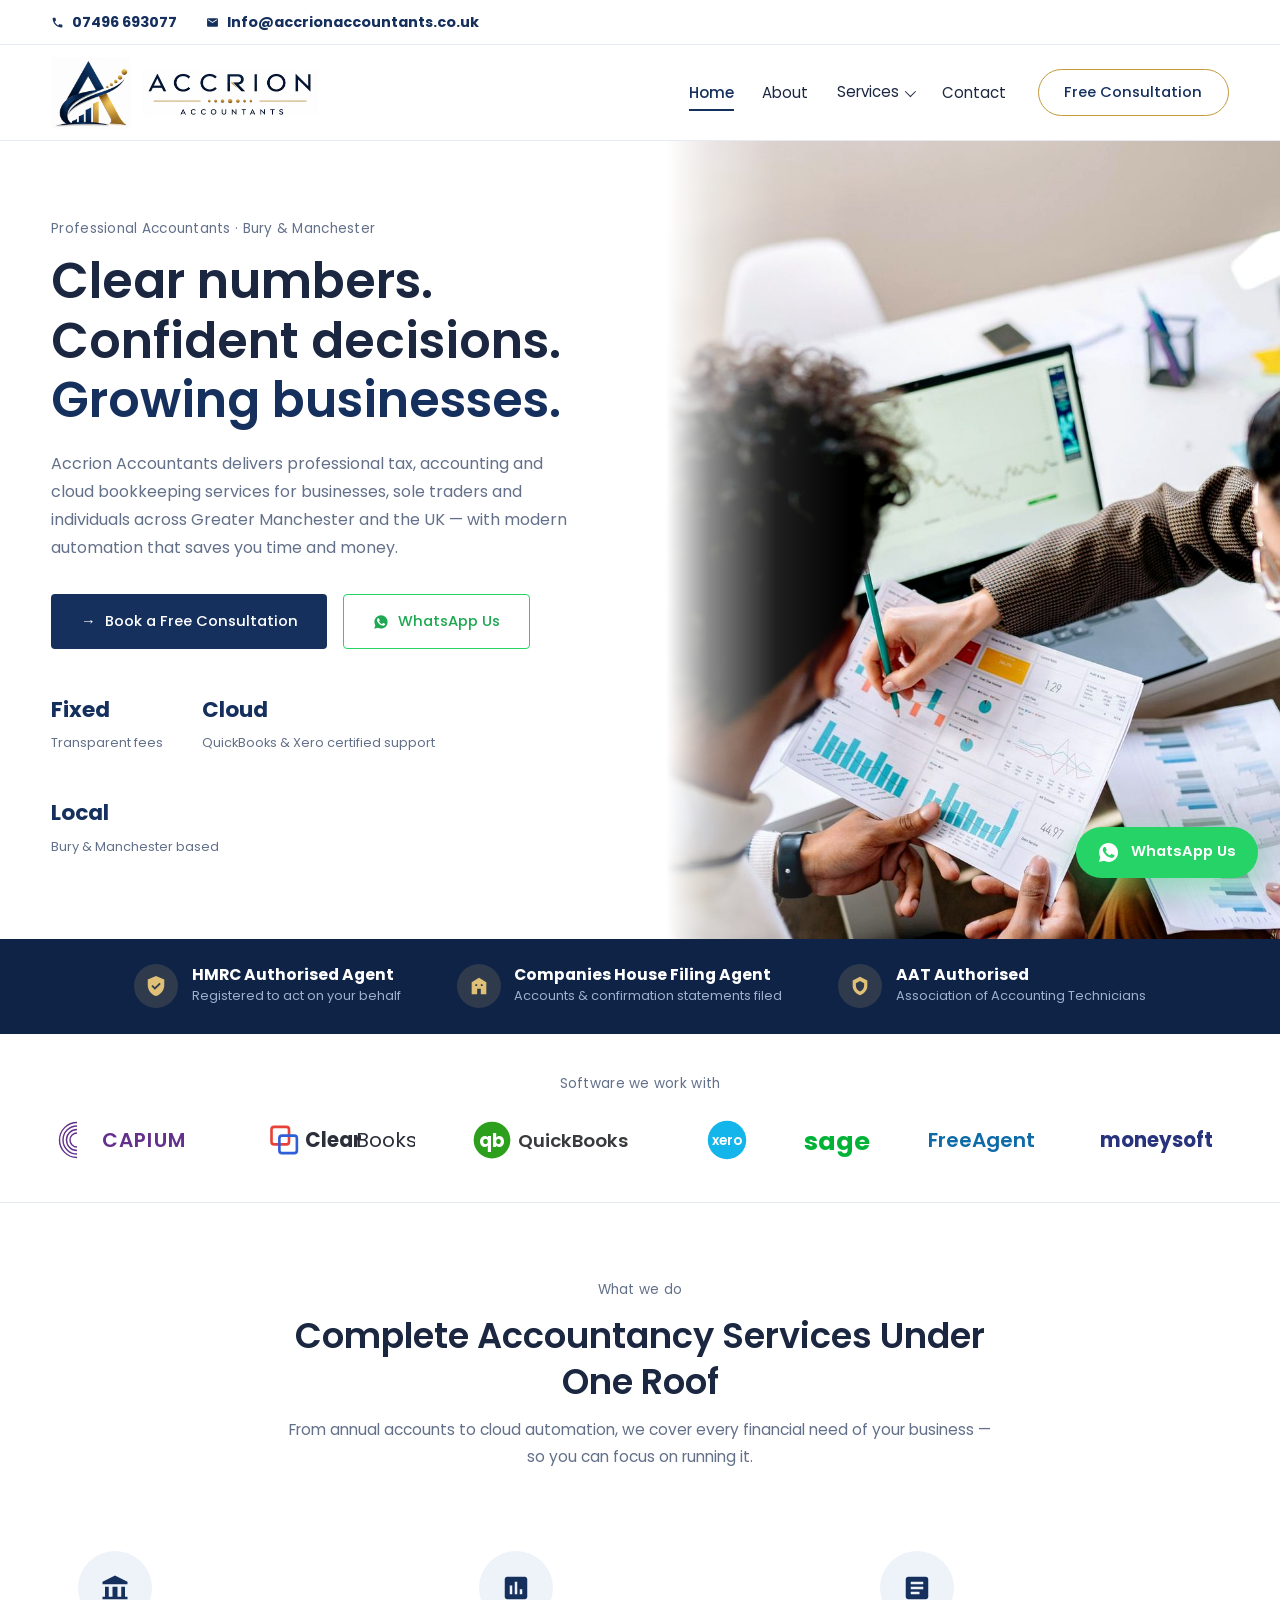
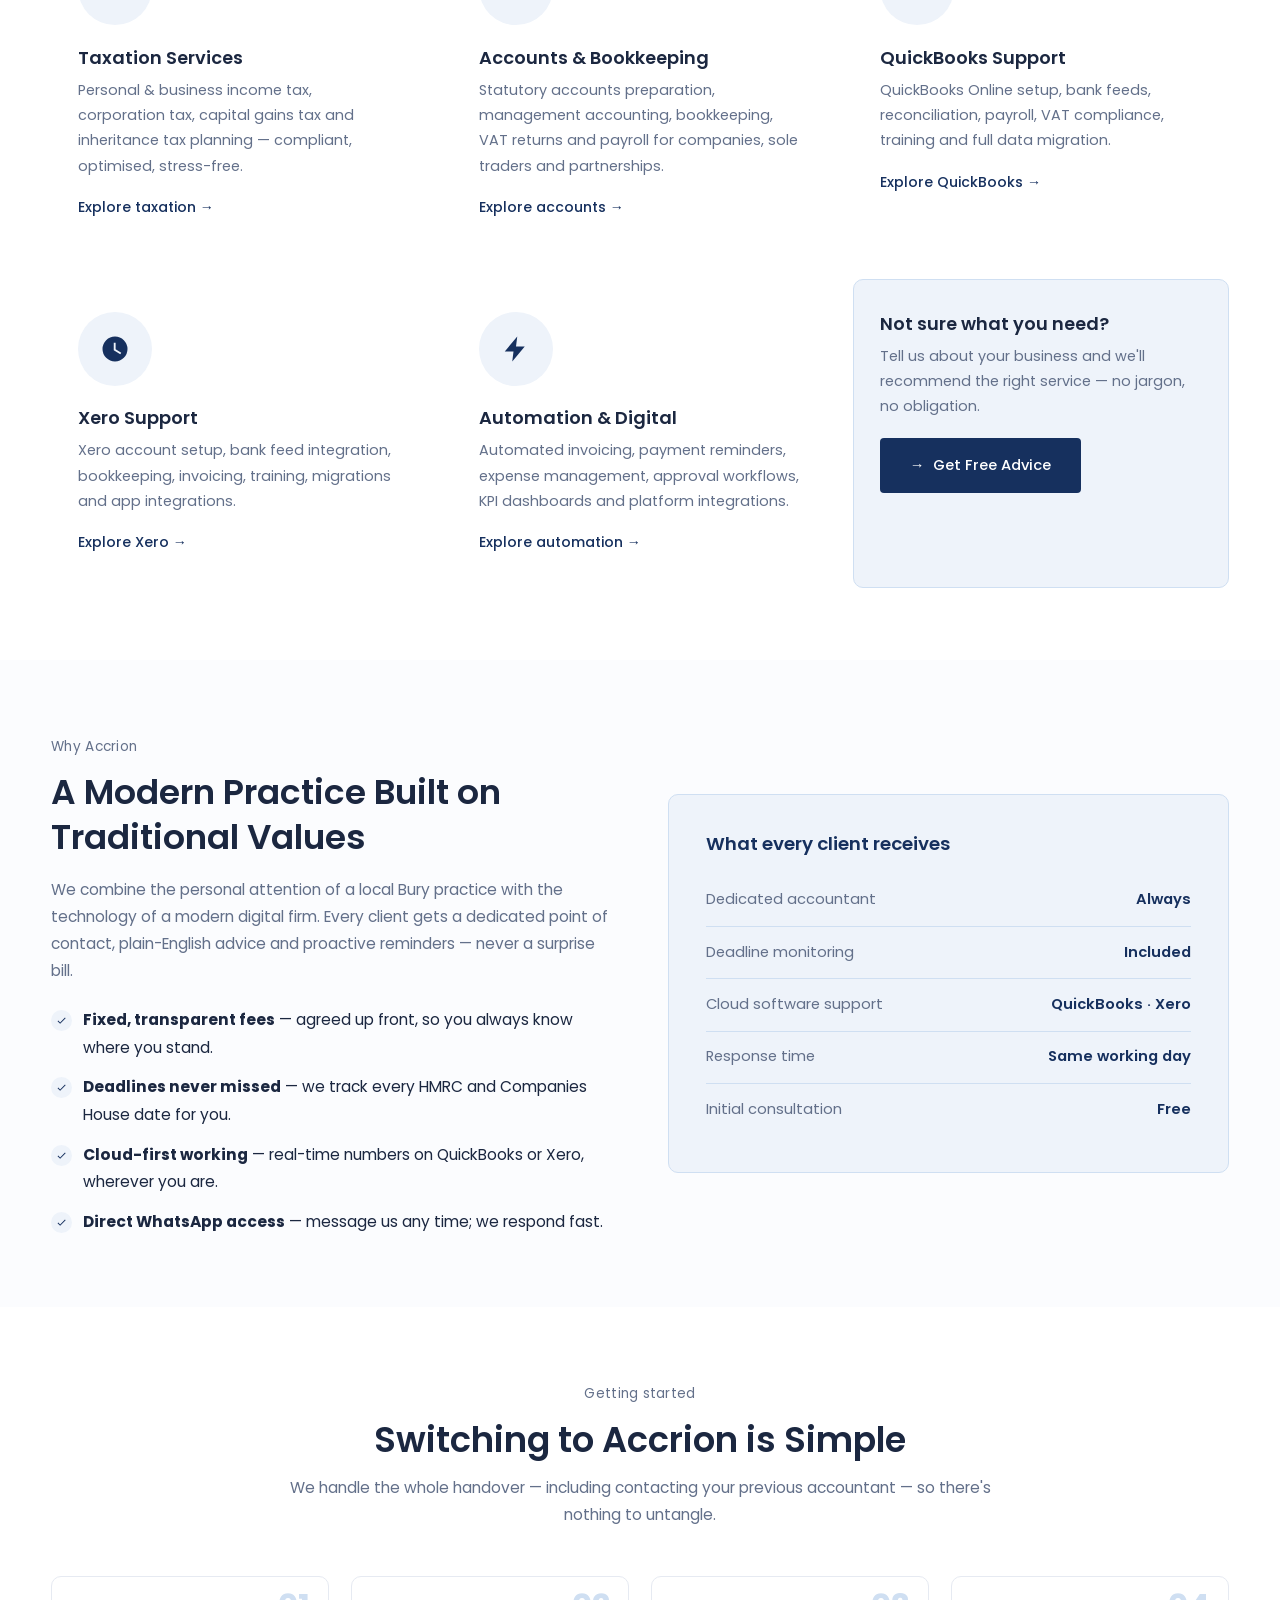
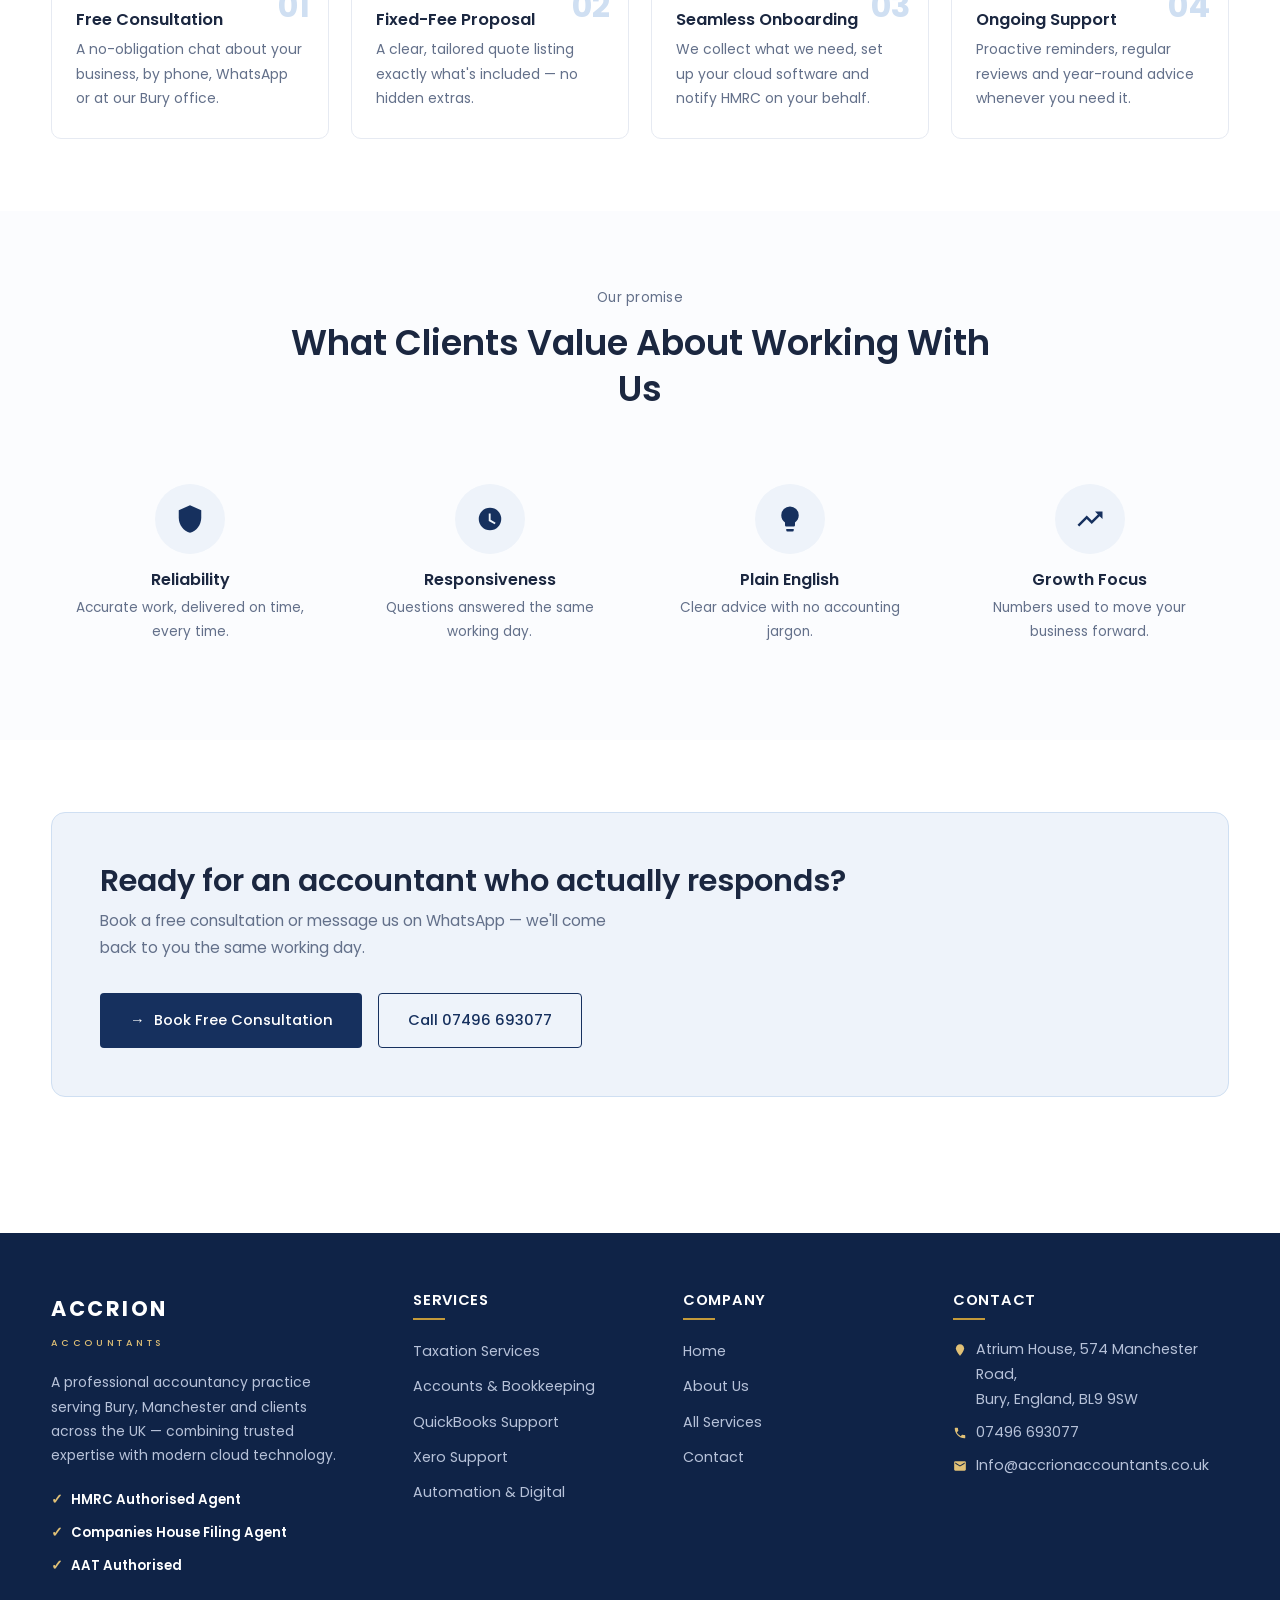
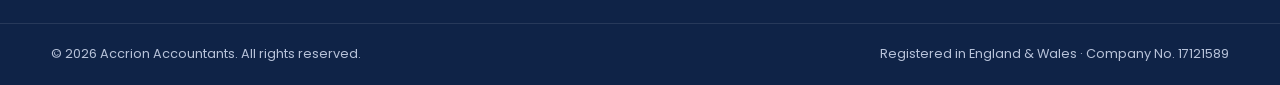
==== commit 54a90329: "Full-bleed integrated hero, Pexels accountancy imagery hosted locally, remove topbar location Co-Aut" ====
--- a/index.html
+++ b/index.html
@@ -40,9 +40,6 @@
         <span><svg viewBox="0 0 24 24"><path d="M6.6 10.8c1.4 2.8 3.8 5.1 6.6 6.6l2.2-2.2c.3-.3.7-.4 1-.2 1.1.4 2.3.6 3.6.6.6 0 1 .4 1 1V20c0 .6-.4 1-1 1C10.6 21 3 13.4 3 4c0-.6.4-1 1-1h3.5c.6 0 1 .4 1 1 0 1.2.2 2.4.6 3.6.1.3 0 .7-.2 1l-2.3 2.2z"/></svg><a href="tel:+447496693077">07496 693077</a></span>
         <span><svg viewBox="0 0 24 24"><path d="M20 4H4c-1.1 0-2 .9-2 2v12c0 1.1.9 2 2 2h16c1.1 0 2-.9 2-2V6c0-1.1-.9-2-2-2zm0 4-8 5-8-5V6l8 5 8-5v2z"/></svg><a href="mailto:Info@accrionaccountants.co.uk">Info@accrionaccountants.co.uk</a></span>
       </div>
-      <div class="topbar-items">
-        <span><svg viewBox="0 0 24 24"><path d="M12 2C8.1 2 5 5.1 5 9c0 5.2 7 13 7 13s7-7.8 7-13c0-3.9-3.1-7-7-7zm0 9.5A2.5 2.5 0 1 1 12 6.5a2.5 2.5 0 0 1 0 5z"/></svg>Bury, Greater Manchester</span>
-      </div>
     </div>
   </div>
 
--- a/css/style.css
+++ b/css/style.css
@@ -199,9 +199,10 @@
 .burger.open span:nth-child(2) { opacity: 0; }
 .burger.open span:nth-child(3) { transform: translateY(-8px) rotate(-45deg); }
 
-/* ---------- Hero (light, photo right) ---------- */
-.hero { background: #fff; }
-.hero-inner { padding: 3.5rem 0 4.5rem; display: grid; grid-template-columns: 1.02fr 0.98fr; gap: 3.5rem; align-items: center; }
+/* ---------- Hero (light, full-bleed photo right) ---------- */
+.hero { background: #fff; position: relative; overflow: hidden; }
+.hero-inner { padding: 4.6rem 0 5rem; display: grid; grid-template-columns: 1.02fr 0.98fr; gap: 3.5rem; align-items: center; }
+.hero-inner > div:first-child { position: relative; z-index: 2; }
 .hero h1 { color: var(--ink); font-size: clamp(2rem, 4.2vw, 3.05rem); font-weight: 600; line-height: 1.22; margin-bottom: 1.2rem; }
 .hero h1 .gold { color: var(--navy); }
 .hero p.lead { color: var(--muted); font-size: 1rem; max-width: 520px; margin-bottom: 2rem; }
@@ -212,8 +213,25 @@
 .hero-badges .badge b { display: block; font-size: 1.35rem; color: var(--navy); font-weight: 700; }
 .hero-badges .badge small { color: var(--muted); font-size: 0.8rem; }
 
-.hero-photo { border-radius: 8px; overflow: hidden; box-shadow: var(--shadow-lg); }
-.hero-photo img { width: 100%; height: 100%; min-height: 420px; object-fit: cover; }
+/* photo bleeds to the page edge and fills the hero — no card, no shadow */
+.hero-photo {
+  position: absolute;
+  top: 0; right: 0; bottom: 0;
+  width: clamp(420px, 48%, 860px);
+  border-radius: 0;
+  box-shadow: none;
+  overflow: hidden;
+  z-index: 1;
+}
+.hero-photo img { width: 100%; height: 100%; min-height: 0; object-fit: cover; object-position: 42% center; }
+/* feather the left edge into the page so it reads as one surface */
+.hero-photo::after {
+  content: "";
+  position: absolute;
+  inset: 0;
+  background: linear-gradient(90deg, #fff 0%, rgba(255,255,255,0.55) 7%, rgba(255,255,255,0.12) 18%, rgba(255,255,255,0) 30%);
+  pointer-events: none;
+}
 
 /* page hero (inner pages) — light and simple */
 .page-hero {
@@ -299,7 +317,7 @@
 .split h2 { font-size: clamp(1.55rem, 3vw, 2.15rem); font-weight: 600; margin-bottom: 1rem; }
 .split p { color: var(--muted); margin-bottom: 1rem; }
 
-.split-photo { border-radius: 8px; overflow: hidden; box-shadow: var(--shadow-lg); }
+.split-photo { border-radius: 8px; overflow: hidden; box-shadow: var(--shadow); }
 .split-photo img { width: 100%; height: 100%; min-height: 380px; object-fit: cover; }
 
 .figure-panel {
@@ -511,8 +529,16 @@
 
 /* ---------- Responsive ---------- */
 @media (max-width: 1024px) {
-  .hero-inner { grid-template-columns: 1fr; padding: 3rem 0; }
-  .hero-photo img { min-height: 300px; }
+  .hero-inner { grid-template-columns: 1fr; padding: 3rem 0 0; }
+  .hero-photo {
+    position: relative;
+    width: auto;
+    margin: 2.4rem calc(-4.35vw) 0;   /* bleed past the container to both edges */
+    height: 320px;
+  }
+  .hero-photo::after {
+    background: linear-gradient(180deg, #fff 0%, rgba(255,255,255,0.45) 12%, rgba(255,255,255,0) 34%);
+  }
   .grid-3, .steps, .value-strip { grid-template-columns: repeat(2, 1fr); }
   .grid-4 { grid-template-columns: repeat(2, 1fr); }
   .footer-top { grid-template-columns: 1fr 1fr; }
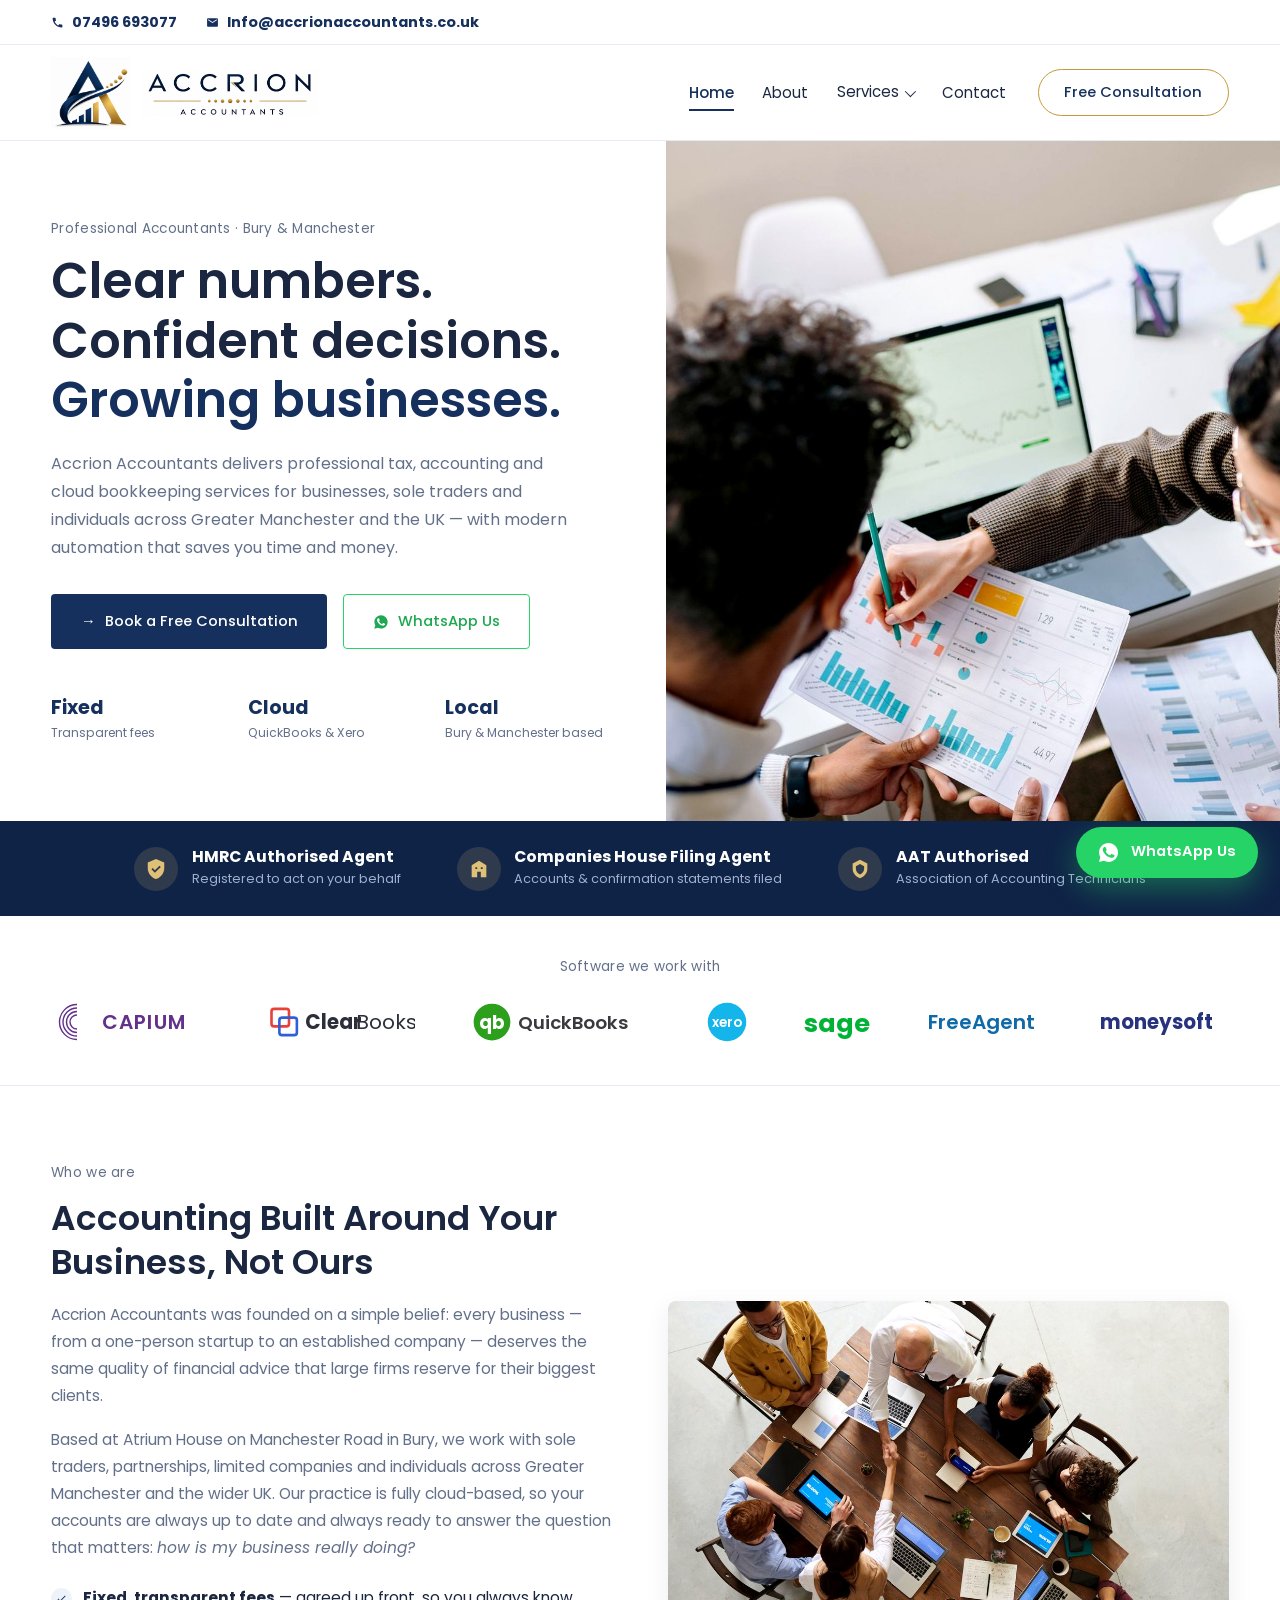
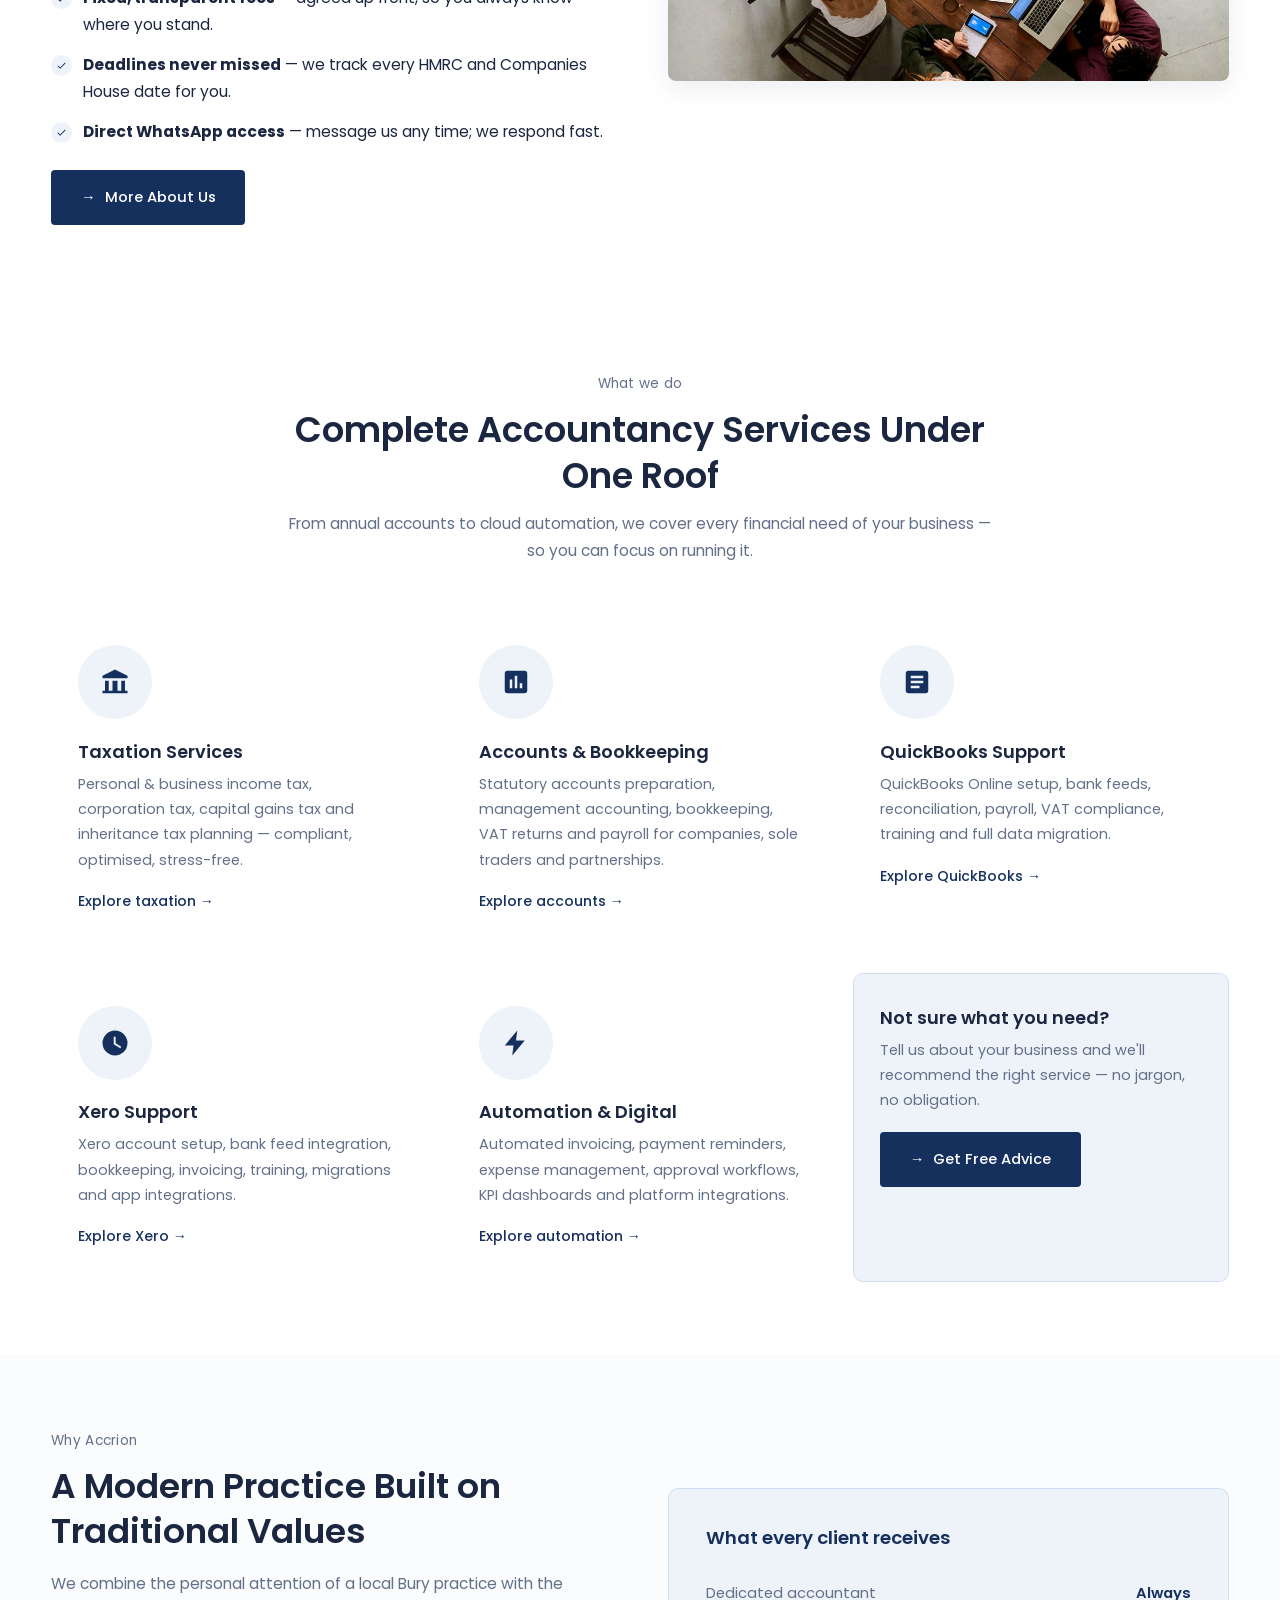
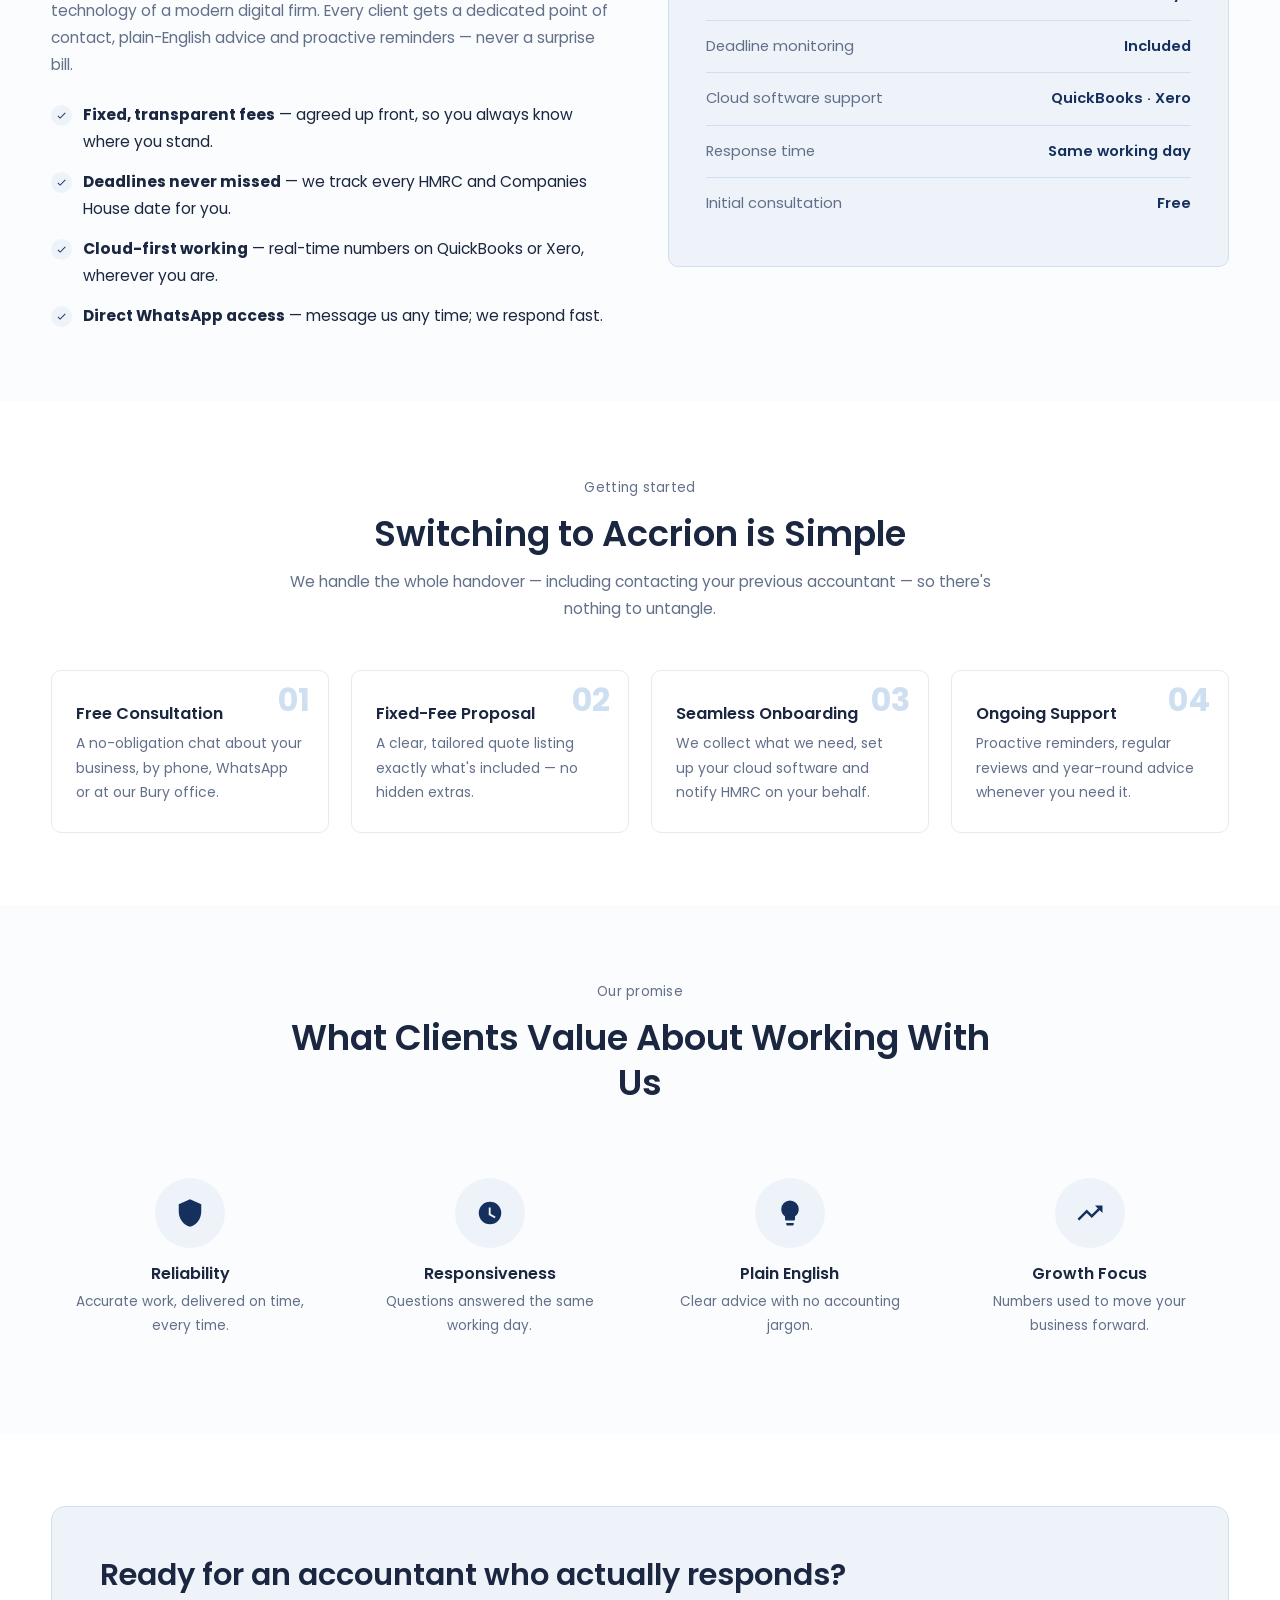
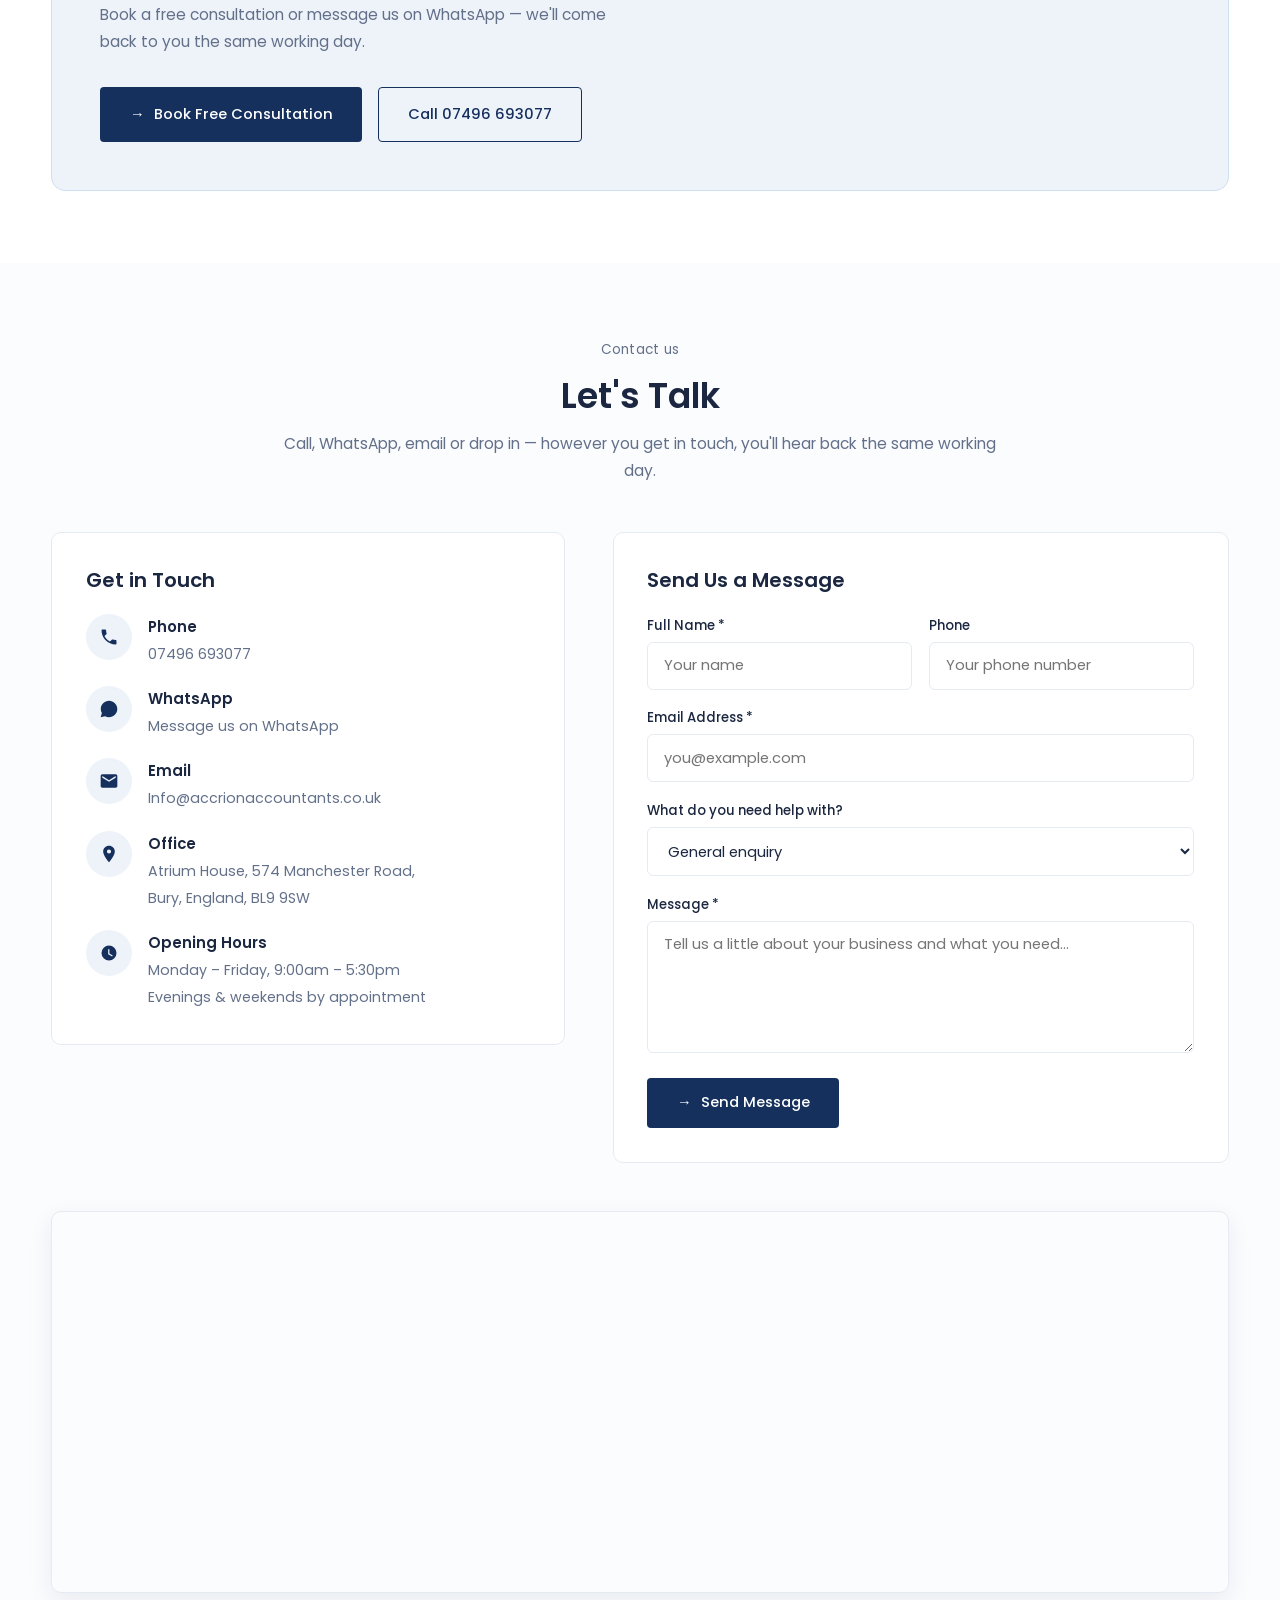
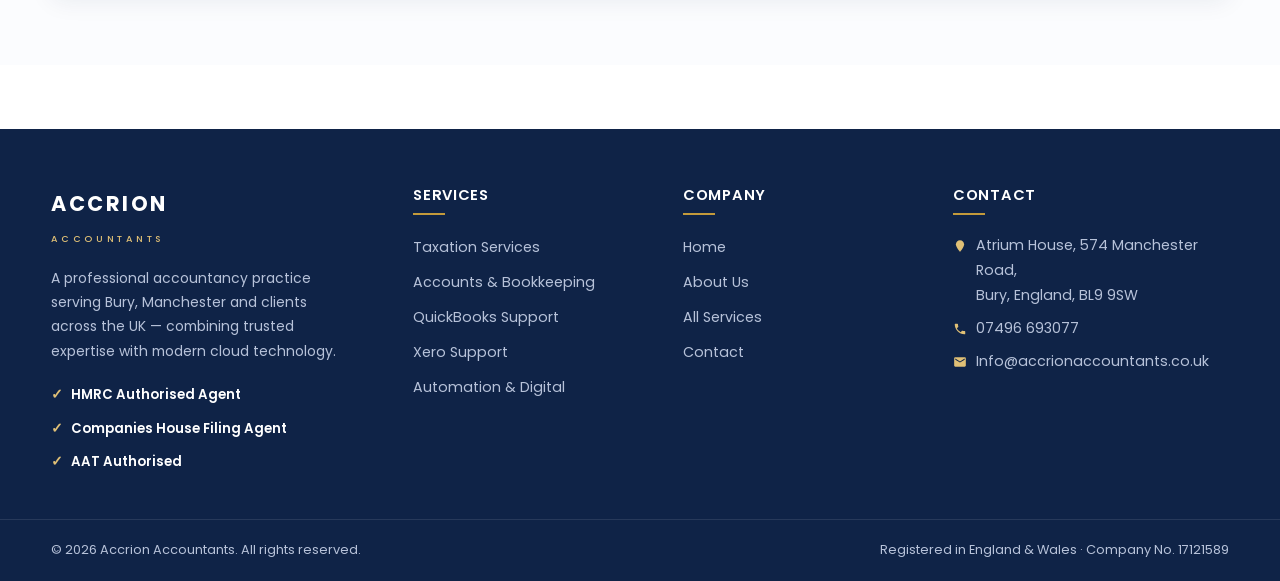
==== commit a609de0a: "Clean hero edge, tidy badges, add About and Contact sections to homepage flow Co-Authored-By: Claude" ====
--- a/index.html
+++ b/index.html
@@ -88,7 +88,7 @@
         </div>
         <div class="hero-badges">
           <div class="badge"><b>Fixed</b><small>Transparent fees</small></div>
-          <div class="badge"><b>Cloud</b><small>QuickBooks &amp; Xero certified support</small></div>
+          <div class="badge"><b>Cloud</b><small>QuickBooks &amp; Xero</small></div>
           <div class="badge"><b>Local</b><small>Bury &amp; Manchester based</small></div>
         </div>
       </div>
@@ -168,8 +168,29 @@
     </div>
   </section>
 
+  <!-- About -->
+  <section class="section" id="about">
+    <div class="container split">
+      <div class="reveal">
+        <span class="eyebrow">Who we are</span>
+        <h2>Accounting Built Around Your Business, Not Ours</h2>
+        <p>Accrion Accountants was founded on a simple belief: every business — from a one-person startup to an established company — deserves the same quality of financial advice that large firms reserve for their biggest clients.</p>
+        <p>Based at Atrium House on Manchester Road in Bury, we work with sole traders, partnerships, limited companies and individuals across Greater Manchester and the wider UK. Our practice is fully cloud-based, so your accounts are always up to date and always ready to answer the question that matters: <em>how is my business really doing?</em></p>
+        <ul class="stack-list" style="margin-top:1.4rem;">
+          <li><span class="tick"><svg viewBox="0 0 24 24"><path d="M9 16.2 4.8 12l-1.4 1.4L9 19 21 7l-1.4-1.4z"/></svg></span><span><b>Fixed, transparent fees</b> — agreed up front, so you always know where you stand.</span></li>
+          <li><span class="tick"><svg viewBox="0 0 24 24"><path d="M9 16.2 4.8 12l-1.4 1.4L9 19 21 7l-1.4-1.4z"/></svg></span><span><b>Deadlines never missed</b> — we track every HMRC and Companies House date for you.</span></li>
+          <li><span class="tick"><svg viewBox="0 0 24 24"><path d="M9 16.2 4.8 12l-1.4 1.4L9 19 21 7l-1.4-1.4z"/></svg></span><span><b>Direct WhatsApp access</b> — message us any time; we respond fast.</span></li>
+        </ul>
+        <a class="btn btn-gold" style="margin-top:1.6rem;" href="about.html">More About Us</a>
+      </div>
+      <div class="split-photo reveal">
+        <img src="images/about.jpg" alt="Accountants working together at a client meeting" width="1100" height="734">
+      </div>
+    </div>
+  </section>
+
   <!-- Services overview -->
-  <section class="section">
+  <section class="section" id="services">
     <div class="container">
       <div class="section-head reveal">
         <span class="eyebrow">What we do</span>
@@ -302,6 +323,92 @@
     </div>
   </section>
 
+  <!-- Contact -->
+  <section class="section soft" id="contact">
+    <div class="container">
+      <div class="section-head reveal">
+        <span class="eyebrow">Contact us</span>
+        <h2>Let's Talk</h2>
+        <p>Call, WhatsApp, email or drop in — however you get in touch, you'll hear back the same working day.</p>
+      </div>
+      <div class="contact-grid">
+        <div class="contact-card reveal">
+          <h3>Get in Touch</h3>
+          <div class="contact-rows">
+            <div class="contact-row">
+              <div class="icon"><svg viewBox="0 0 24 24"><path d="M6.6 10.8c1.4 2.8 3.8 5.1 6.6 6.6l2.2-2.2c.3-.3.7-.4 1-.2 1.1.4 2.3.6 3.6.6.6 0 1 .4 1 1V20c0 .6-.4 1-1 1C10.6 21 3 13.4 3 4c0-.6.4-1 1-1h3.5c.6 0 1 .4 1 1 0 1.2.2 2.4.6 3.6.1.3 0 .7-.2 1l-2.3 2.2z"/></svg></div>
+              <div><b>Phone</b><a href="tel:+447496693077">07496 693077</a></div>
+            </div>
+            <div class="contact-row">
+              <div class="icon"><svg viewBox="0 0 24 24"><path d="M12.04 2c-5.46 0-9.9 4.44-9.9 9.9 0 1.75.46 3.45 1.32 4.95L2 22l5.3-1.39c1.45.79 3.08 1.21 4.74 1.21 5.46 0 9.9-4.44 9.9-9.9S17.5 2 12.04 2z"/></svg></div>
+              <div><b>WhatsApp</b><a href="https://wa.me/447496693077?text=Hello%20Accrion%20Accountants%2C%20I%27d%20like%20to%20discuss%20your%20services." target="_blank" rel="noopener">Message us on WhatsApp</a></div>
+            </div>
+            <div class="contact-row">
+              <div class="icon"><svg viewBox="0 0 24 24"><path d="M20 4H4c-1.1 0-2 .9-2 2v12c0 1.1.9 2 2 2h16c1.1 0 2-.9 2-2V6c0-1.1-.9-2-2-2zm0 4-8 5-8-5V6l8 5 8-5v2z"/></svg></div>
+              <div><b>Email</b><a href="mailto:Info@accrionaccountants.co.uk">Info@accrionaccountants.co.uk</a></div>
+            </div>
+            <div class="contact-row">
+              <div class="icon"><svg viewBox="0 0 24 24"><path d="M12 2C8.1 2 5 5.1 5 9c0 5.2 7 13 7 13s7-7.8 7-13c0-3.9-3.1-7-7-7zm0 9.5A2.5 2.5 0 1 1 12 6.5a2.5 2.5 0 0 1 0 5z"/></svg></div>
+              <div><b>Office</b><span>Atrium House, 574 Manchester Road,<br>Bury, England, BL9 9SW</span></div>
+            </div>
+            <div class="contact-row">
+              <div class="icon"><svg viewBox="0 0 24 24"><path d="M12 3a9 9 0 1 0 9 9 9 9 0 0 0-9-9zm.5 4.5v5l4 2.4-.75 1.23L11 13.5V7.5z"/></svg></div>
+              <div><b>Opening Hours</b><span>Monday – Friday, 9:00am – 5:30pm<br>Evenings &amp; weekends by appointment</span></div>
+            </div>
+          </div>
+        </div>
+
+        <div class="contact-card reveal">
+          <h3>Send Us a Message</h3>
+          <form class="contact-form" action="https://formsubmit.co/Info@accrionaccountants.co.uk" method="POST">
+            <input type="hidden" name="_subject" value="New enquiry from accrionaccountants.co.uk">
+            <input type="hidden" name="_captcha" value="false">
+            <input type="hidden" name="_template" value="table">
+            <input type="hidden" name="_next" value="https://accrionaccountants.co.uk/thanks.html">
+            <input type="text" name="_honey" style="display:none">
+            <div class="form-row">
+              <div class="field">
+                <label for="h-name">Full Name *</label>
+                <input type="text" id="h-name" name="name" required placeholder="Your name">
+              </div>
+              <div class="field">
+                <label for="h-phone">Phone</label>
+                <input type="tel" id="h-phone" name="phone" placeholder="Your phone number">
+              </div>
+            </div>
+            <div class="field">
+              <label for="h-email">Email Address *</label>
+              <input type="email" id="h-email" name="email" required placeholder="you@example.com">
+            </div>
+            <div class="field">
+              <label for="h-service">What do you need help with?</label>
+              <select id="h-service" name="service">
+                <option>General enquiry</option>
+                <option>Taxation services</option>
+                <option>Accounts &amp; bookkeeping</option>
+                <option>VAT / Payroll</option>
+                <option>QuickBooks support</option>
+                <option>Xero support</option>
+                <option>Capium support</option>
+                <option>Automation &amp; digital solutions</option>
+                <option>Switching accountant</option>
+              </select>
+            </div>
+            <div class="field">
+              <label for="h-message">Message *</label>
+              <textarea id="h-message" name="message" rows="5" required placeholder="Tell us a little about your business and what you need..."></textarea>
+            </div>
+            <button type="submit" class="btn btn-gold" style="justify-self:start;">Send Message</button>
+          </form>
+        </div>
+      </div>
+
+      <div class="map-wrap reveal">
+        <iframe title="Accrion Accountants office location" src="https://www.google.com/maps?q=Atrium%20House%2C%20574%20Manchester%20Road%2C%20Bury%2C%20BL9%209SW&output=embed" loading="lazy" referrerpolicy="no-referrer-when-downgrade"></iframe>
+      </div>
+    </div>
+  </section>
+
   <!-- Footer -->
   <footer class="site-footer">
     <div class="container footer-top">
--- a/css/style.css
+++ b/css/style.css
@@ -53,6 +53,7 @@
 }
 
 .section { padding: 4.5rem 0; }
+section[id] { scroll-margin-top: 105px; }
 .section.soft { background: #fbfcfe; }
 .section-head { max-width: 720px; margin: 0 auto 3rem; text-align: center; }
 .section-head h2 { font-size: clamp(1.6rem, 3.2vw, 2.2rem); font-weight: 600; margin-bottom: 0.7rem; }
@@ -209,9 +210,9 @@
 .hero-cta { display: flex; gap: 1rem; flex-wrap: wrap; }
 .hero-cta .btn-outline { border-color: #25d366; color: #1da851; }
 .hero-cta .btn-outline:hover { background: #25d366; border-color: #25d366; color: #fff; }
-.hero-badges { display: flex; gap: 2.4rem; margin-top: 2.6rem; flex-wrap: wrap; }
-.hero-badges .badge b { display: block; font-size: 1.35rem; color: var(--navy); font-weight: 700; }
-.hero-badges .badge small { color: var(--muted); font-size: 0.8rem; }
+.hero-badges { display: grid; grid-template-columns: repeat(3, 1fr); gap: 1.2rem; margin-top: 2.6rem; }
+.hero-badges .badge b { display: block; font-size: 1.2rem; color: var(--navy); font-weight: 700; }
+.hero-badges .badge small { color: var(--muted); font-size: 0.76rem; line-height: 1.4; display: block; }
 
 /* photo bleeds to the page edge and fills the hero — no card, no shadow */
 .hero-photo {
@@ -224,14 +225,7 @@
   z-index: 1;
 }
 .hero-photo img { width: 100%; height: 100%; min-height: 0; object-fit: cover; object-position: 42% center; }
-/* feather the left edge into the page so it reads as one surface */
-.hero-photo::after {
-  content: "";
-  position: absolute;
-  inset: 0;
-  background: linear-gradient(90deg, #fff 0%, rgba(255,255,255,0.55) 7%, rgba(255,255,255,0.12) 18%, rgba(255,255,255,0) 30%);
-  pointer-events: none;
-}
+/* clean edge — no wash, no blur */
 
 /* page hero (inner pages) — light and simple */
 .page-hero {
@@ -536,9 +530,7 @@
     margin: 2.4rem calc(-4.35vw) 0;   /* bleed past the container to both edges */
     height: 320px;
   }
-  .hero-photo::after {
-    background: linear-gradient(180deg, #fff 0%, rgba(255,255,255,0.45) 12%, rgba(255,255,255,0) 34%);
-  }
+  .hero-badges { gap: 1rem; }
   .grid-3, .steps, .value-strip { grid-template-columns: repeat(2, 1fr); }
   .grid-4 { grid-template-columns: repeat(2, 1fr); }
   .footer-top { grid-template-columns: 1fr 1fr; }
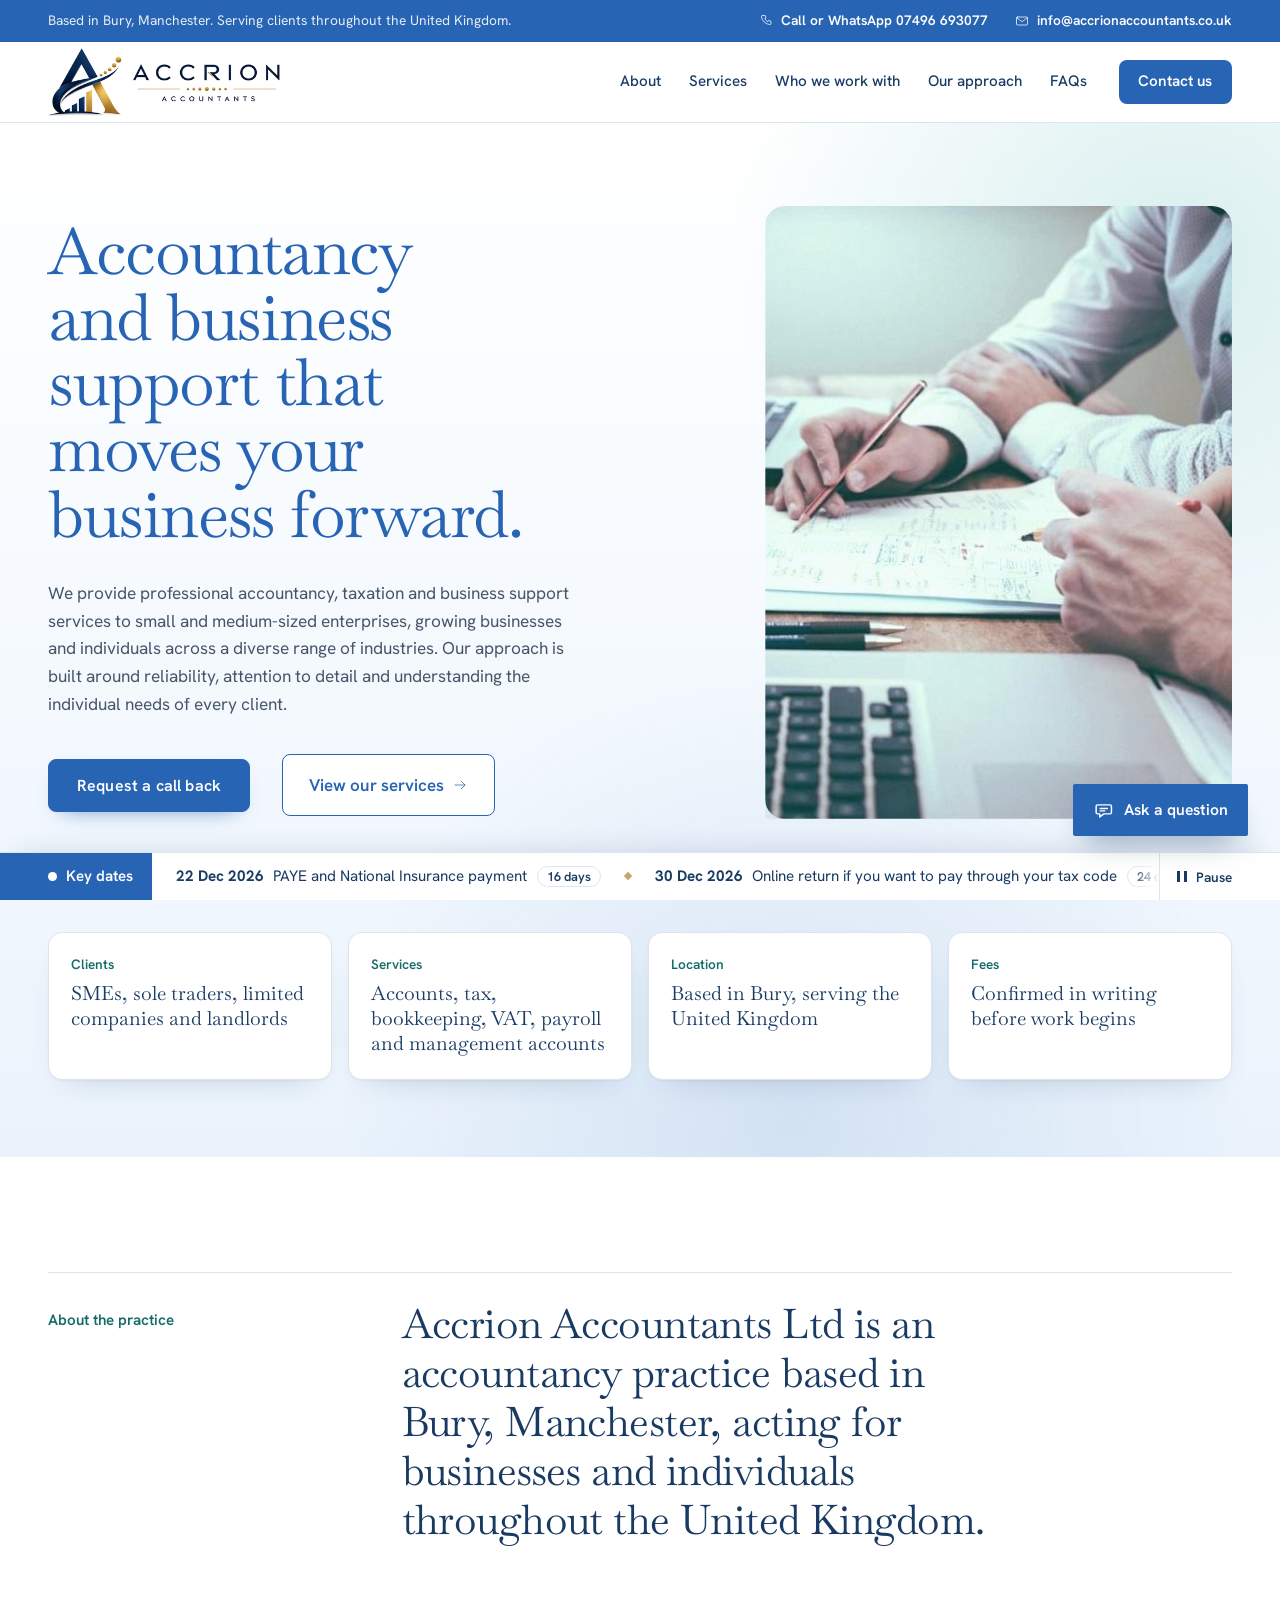
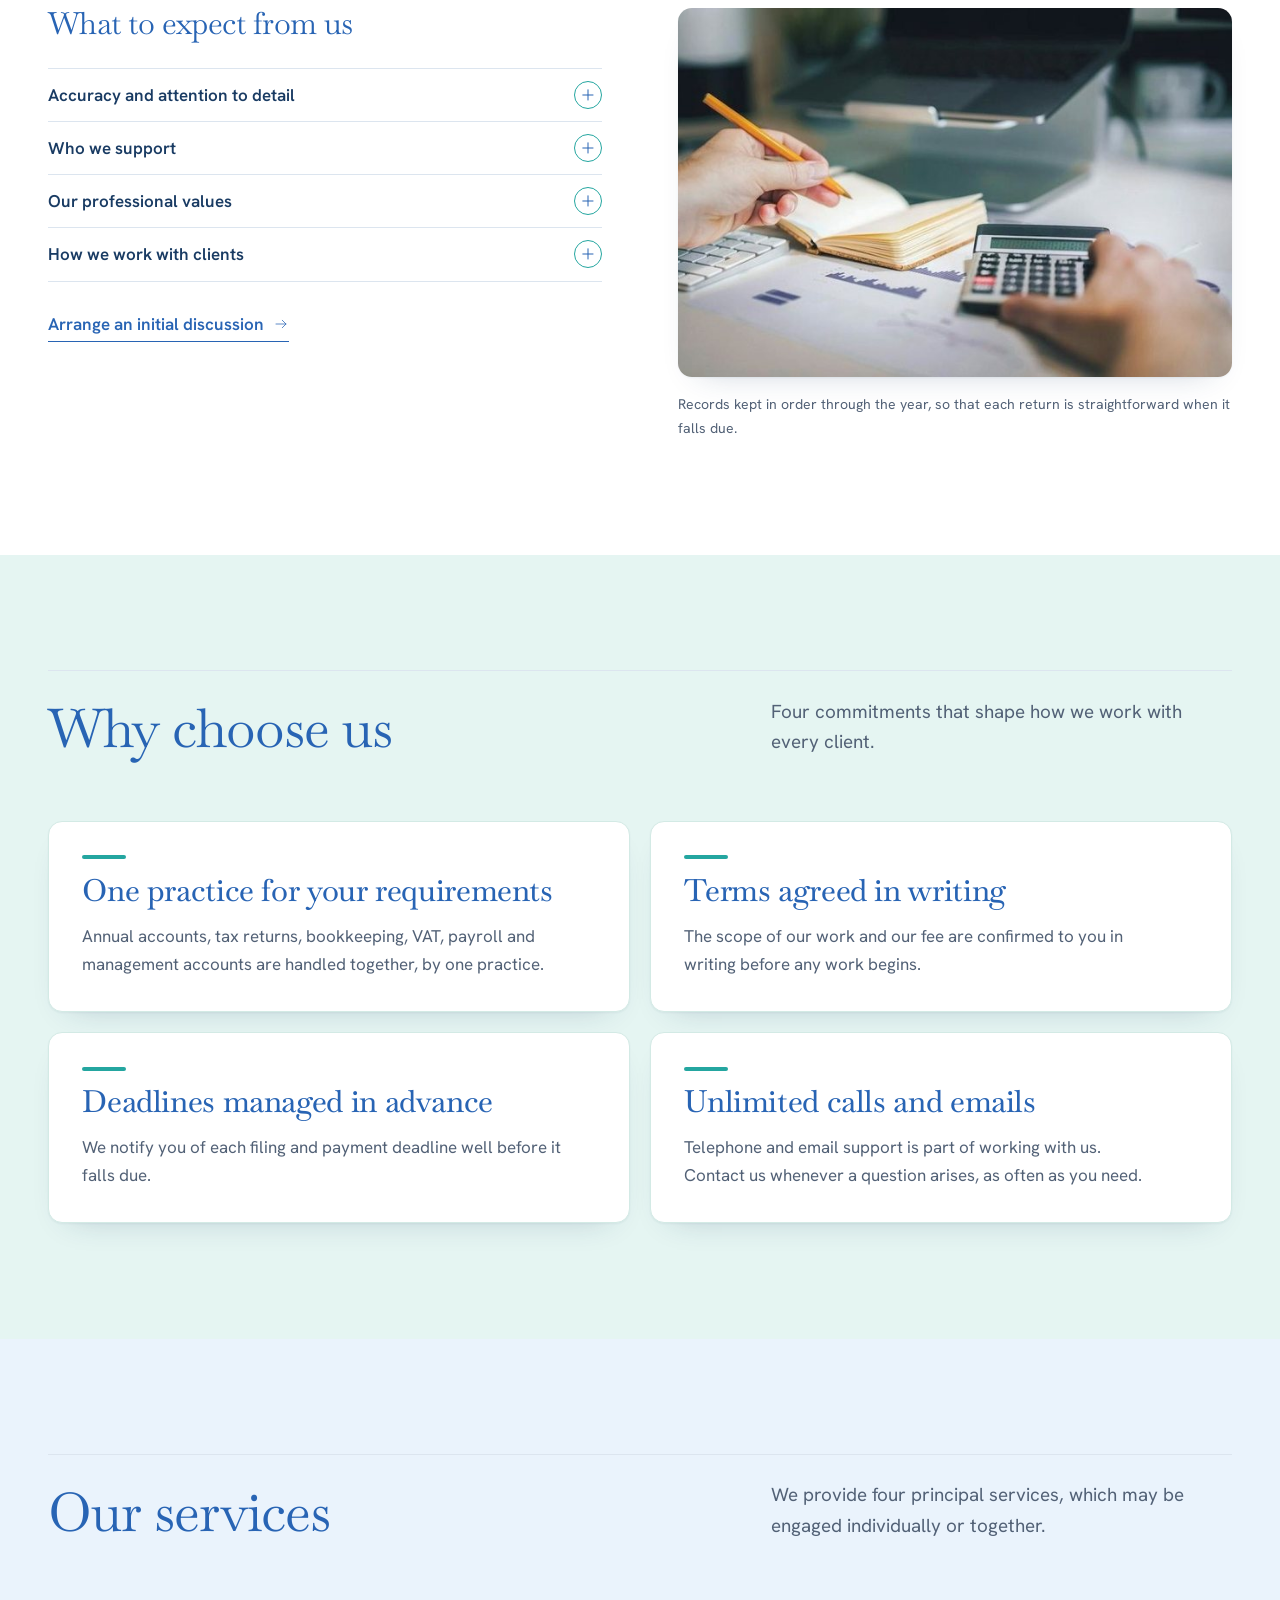
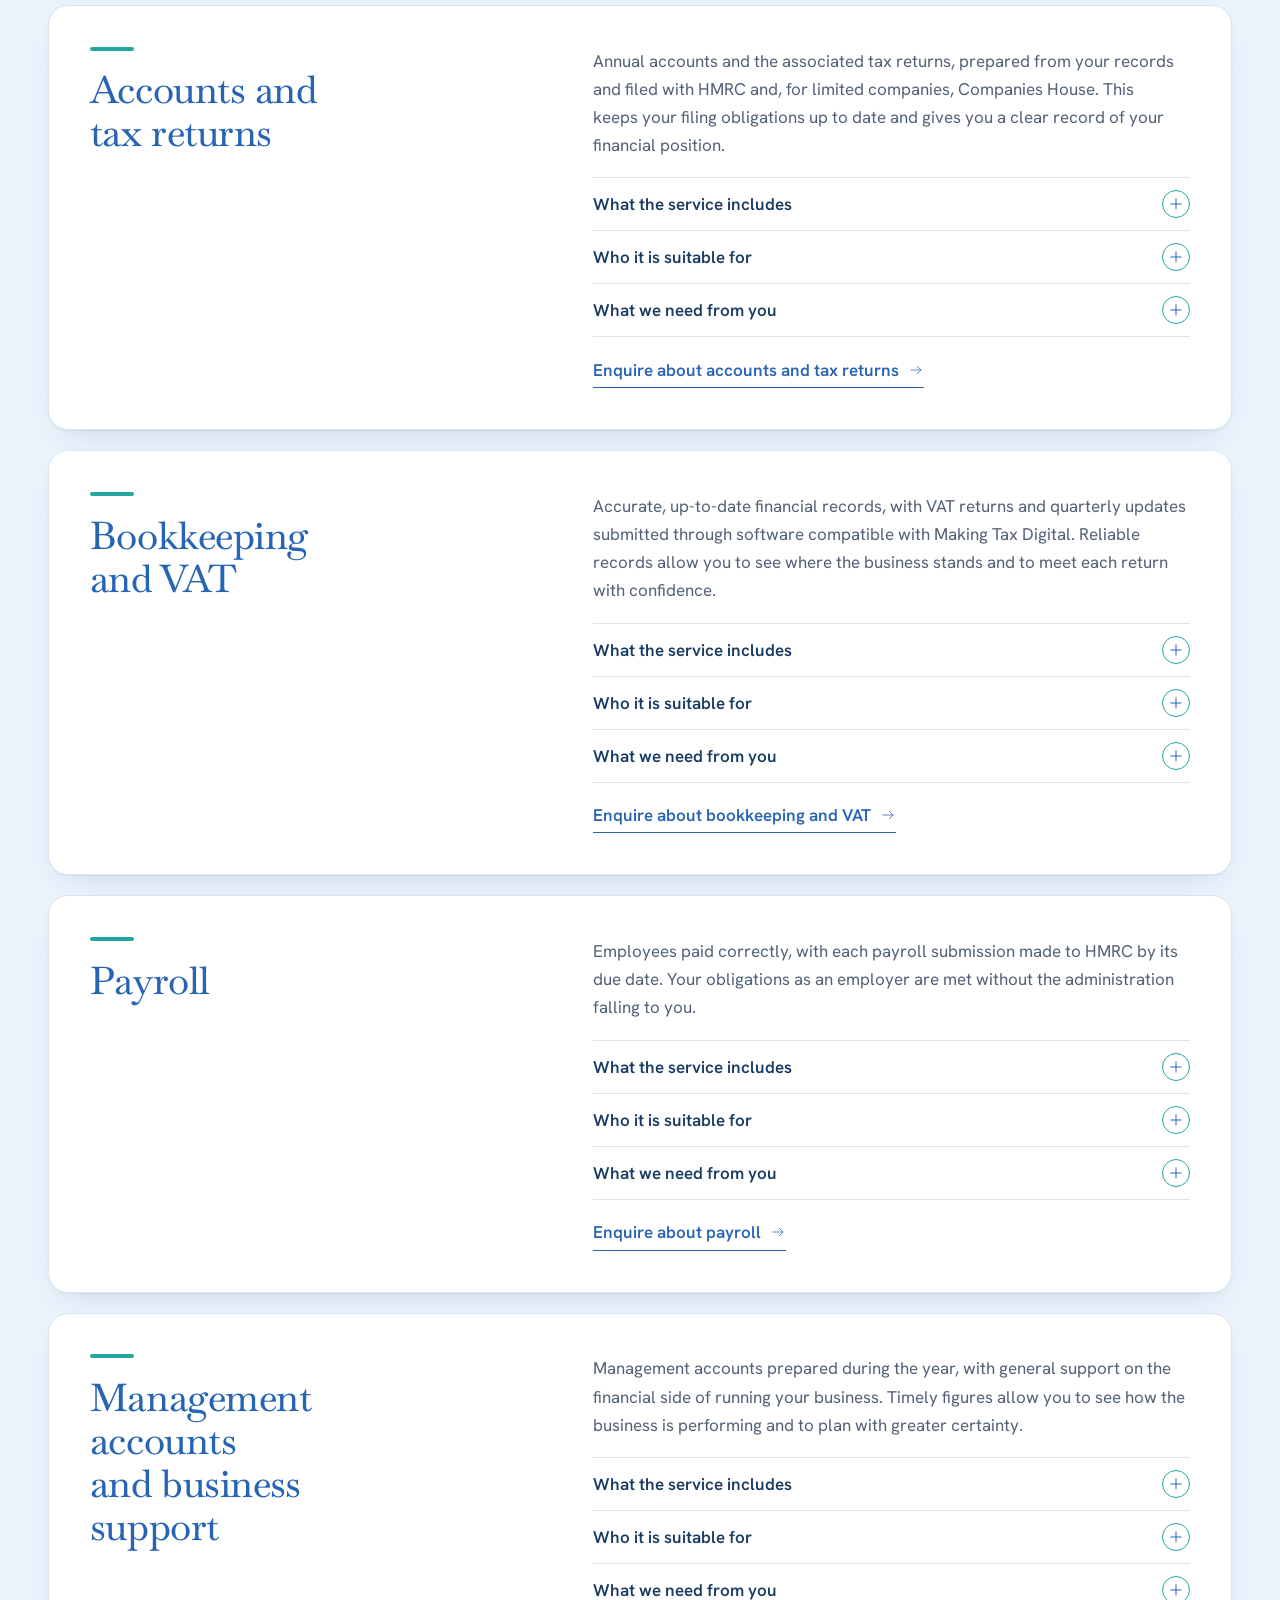
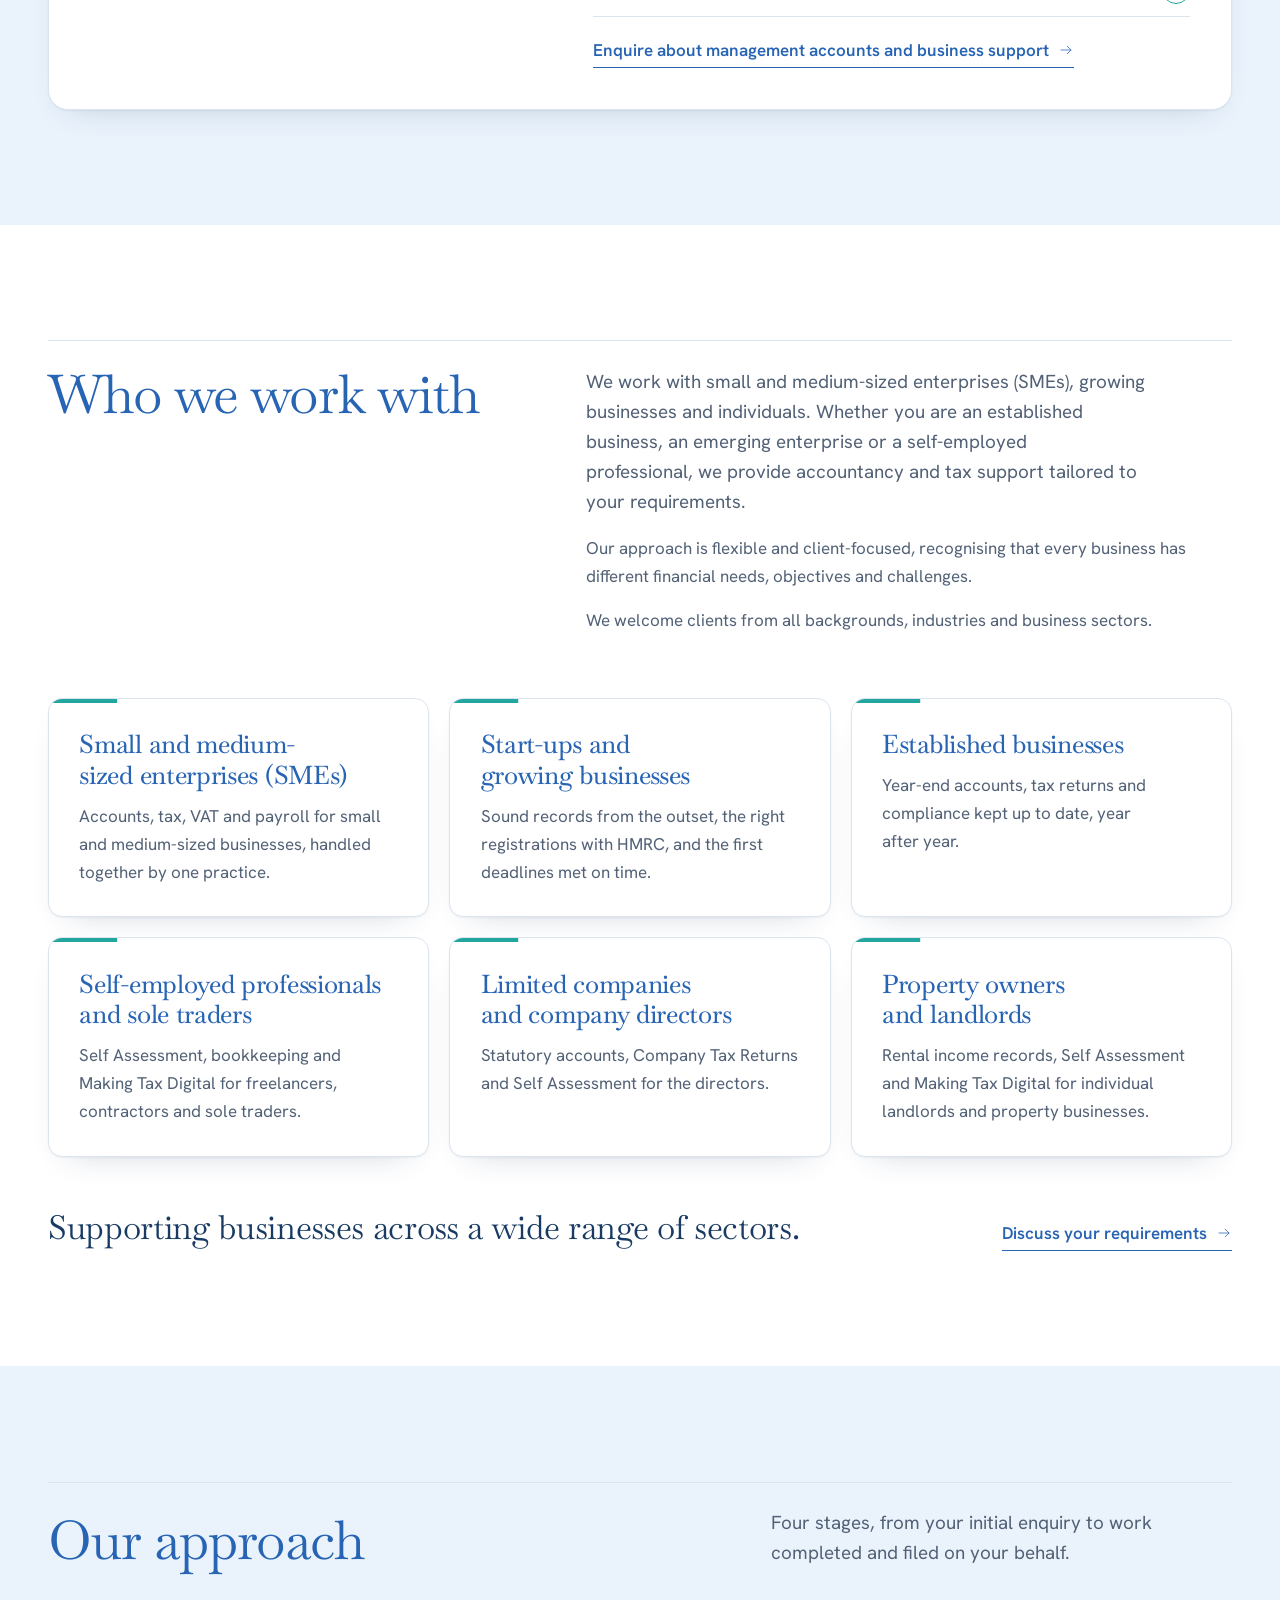
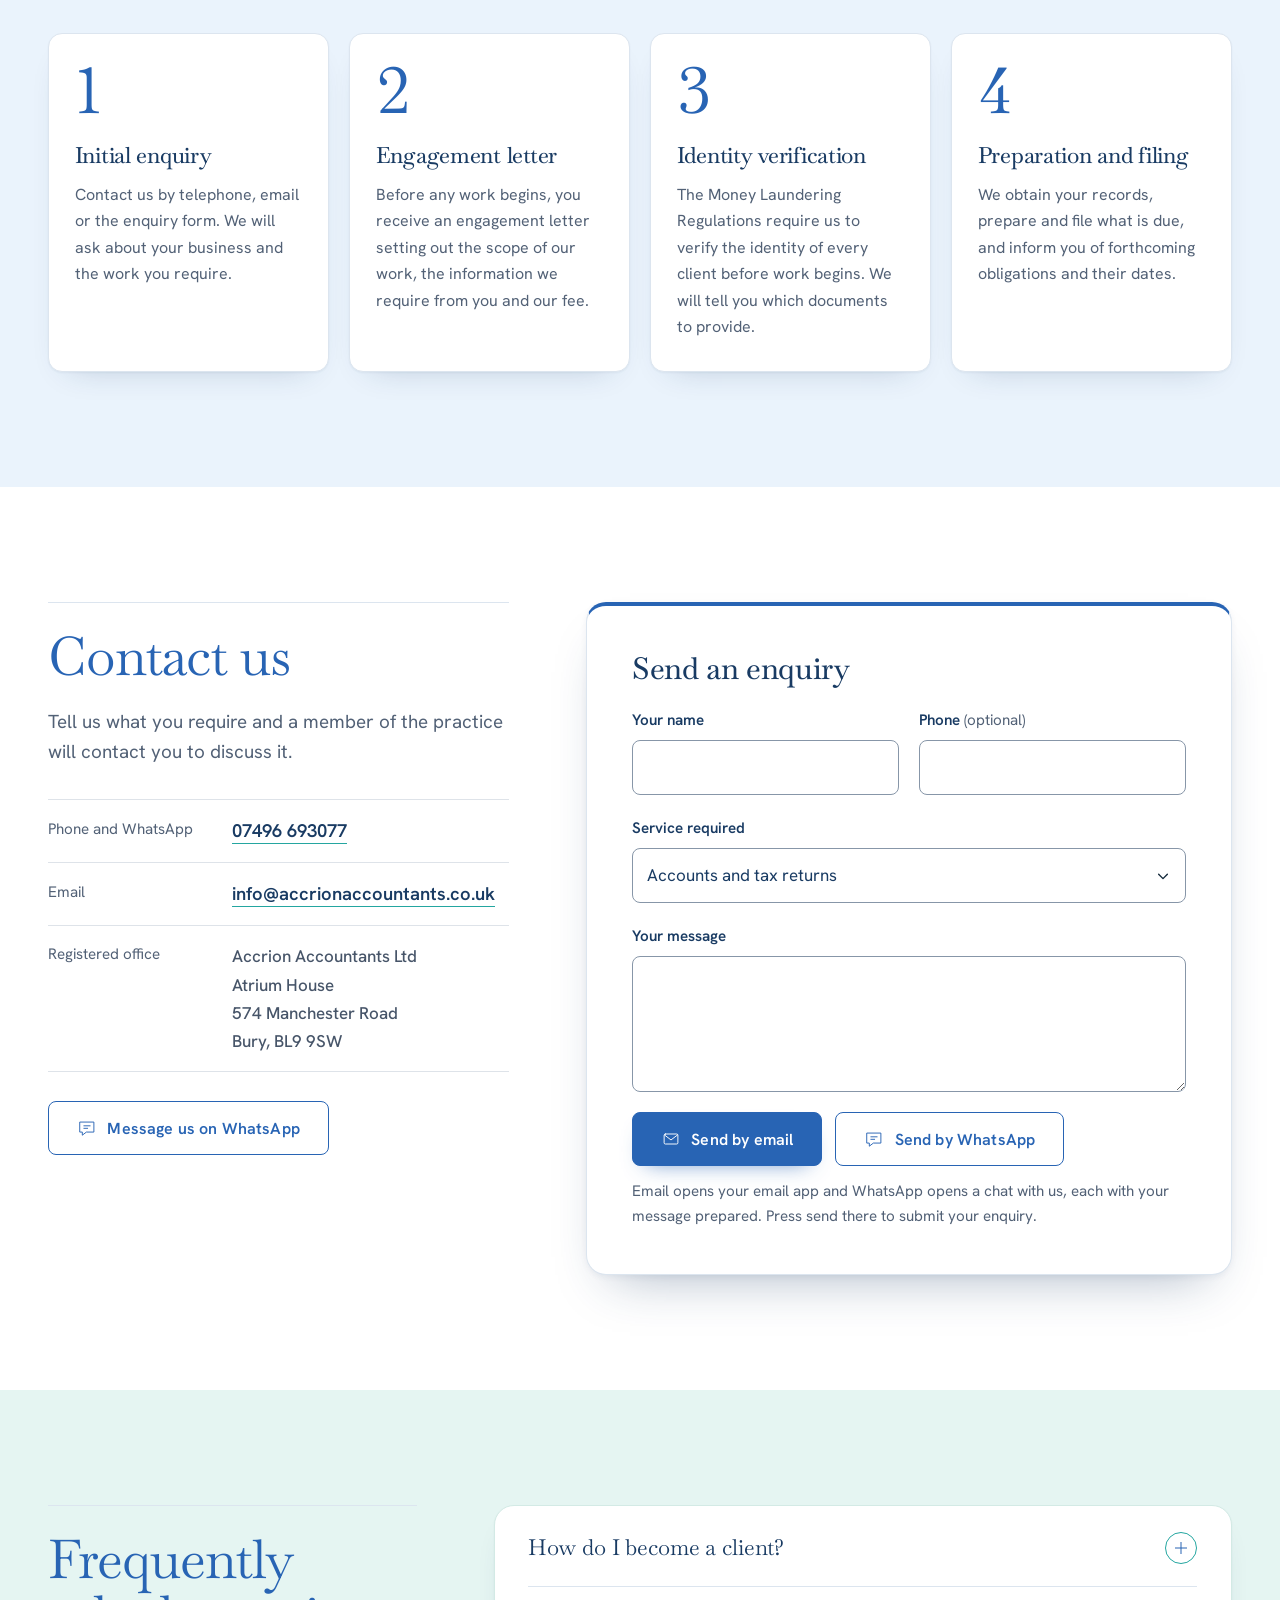
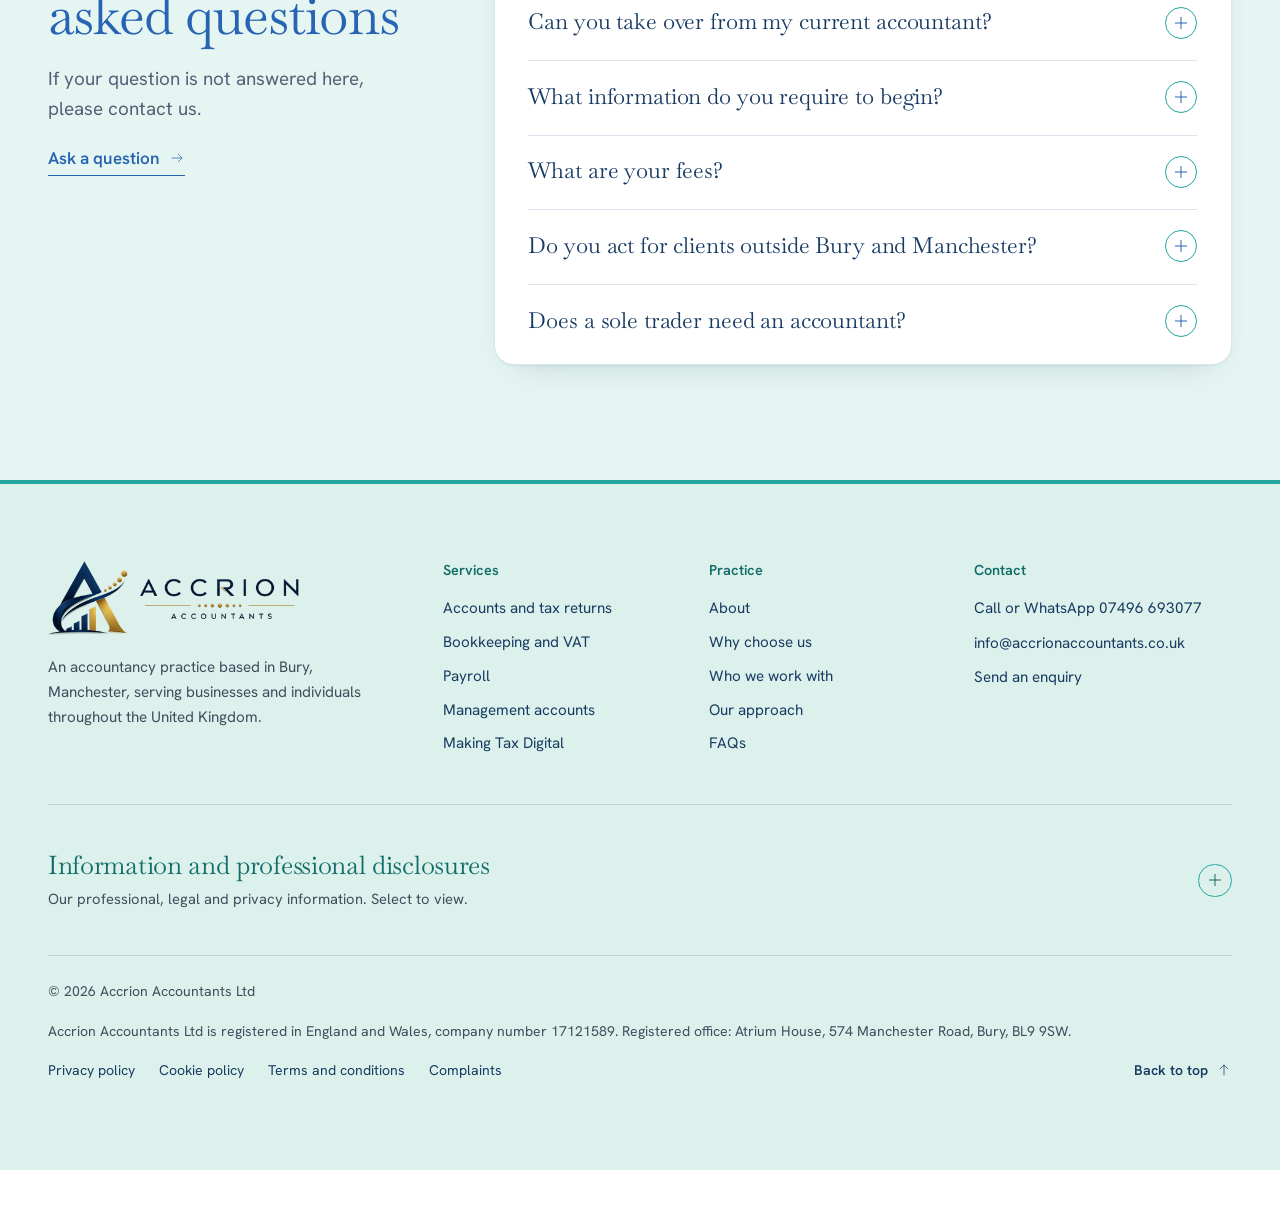
==== commit d910d1db: "Add files via upload" ====
--- a/index.html
+++ b/index.html
@@ -1,469 +1,1992 @@
 <!DOCTYPE html>
 <html lang="en-GB">
 <head>
-  <meta charset="UTF-8">
-  <meta name="viewport" content="width=device-width, initial-scale=1.0">
-  <title>Accrion Accountants | Accountants in Bury &amp; Manchester — Tax, Bookkeeping, QuickBooks &amp; Xero</title>
-  <meta name="description" content="Accrion Accountants is a professional accountancy practice in Bury, Greater Manchester. Tax, bookkeeping, VAT, payroll, QuickBooks &amp; Xero support and accounting automation for businesses and individuals across the UK.">
-  <link rel="icon" type="image/png" href="images/logo-mark.png">
-  <link rel="preconnect" href="https://fonts.googleapis.com">
-  <link rel="preconnect" href="https://fonts.gstatic.com" crossorigin>
-  <link href="https://fonts.googleapis.com/css2?family=Poppins:wght@400;500;600;700&display=swap" rel="stylesheet">
-  <link rel="stylesheet" href="css/style.css">
-  <script type="application/ld+json">
-  {
-    "@context": "https://schema.org",
-    "@type": "AccountingService",
-    "name": "Accrion Accountants",
-    "url": "https://accrionaccountants.co.uk",
-    "telephone": "+447496693077",
-    "email": "Info@accrionaccountants.co.uk",
-    "address": {
-      "@type": "PostalAddress",
-      "streetAddress": "Atrium House, 574 Manchester Road",
-      "addressLocality": "Bury",
-      "addressRegion": "Greater Manchester",
-      "postalCode": "BL9 9SW",
-      "addressCountry": "GB"
+<meta charset="utf-8">
+<meta name="viewport" content="width=device-width, initial-scale=1">
+<title>Accrion Accountants | Accountancy and business support across the UK</title>
+<meta name="description" content="Accrion Accountants provides professional accountancy, taxation and business support services to small and medium-sized enterprises, growing businesses and individuals throughout the United Kingdom. Based in Bury, Manchester.">
+<link rel="canonical" href="https://accrionaccountants.co.uk/">
+<meta name="theme-color" content="#FFFFFF">
+<meta property="og:type" content="website">
+<meta property="og:locale" content="en_GB">
+<meta property="og:site_name" content="Accrion Accountants">
+<meta property="og:title" content="Accrion Accountants | Accountancy and business support across the UK">
+<meta property="og:description" content="Accrion Accountants provides professional accountancy, taxation and business support services to small and medium-sized enterprises, growing businesses and individuals throughout the United Kingdom. Based in Bury, Manchester.">
+<meta property="og:url" content="https://accrionaccountants.co.uk/">
+<meta property="og:image" content="https://accrionaccountants.co.uk/og-image.jpg">
+<meta property="og:image:width" content="1200">
+<meta property="og:image:height" content="630">
+<meta property="og:image:alt" content="Accrion Accountants logo, with the services offered and the practice location">
+<meta name="twitter:card" content="summary_large_image">
+<link rel="icon" type="image/png" href="favicon.png">
+<link rel="apple-touch-icon" href="apple-touch-icon.png">
+<meta name="referrer" content="strict-origin-when-cross-origin">
+<meta name="format-detection" content="telephone=no">
+<link rel="preload" href="fonts/baskervville-latin-wght-normal.woff2" as="font" type="font/woff2" crossorigin>
+<link rel="preload" href="fonts/hanken-grotesk-latin-wght-normal.woff2" as="font" type="font/woff2" crossorigin>
+<script type="application/ld+json">
+{
+  "@context": "https://schema.org",
+  "@type": "AccountingService",
+  "name": "Accrion Accountants",
+  "legalName": "Accrion Accountants Ltd",
+  "url": "https://accrionaccountants.co.uk/",
+  "logo": "https://accrionaccountants.co.uk/images/logo-accrion.png",
+  "image": "https://accrionaccountants.co.uk/og-image.jpg",
+  "address": {
+    "@type": "PostalAddress",
+    "streetAddress": "Atrium House, 574 Manchester Road",
+    "addressLocality": "Bury",
+    "postalCode": "BL9 9SW",
+    "addressCountry": "GB"
+  },
+  "telephone": "+447496693077",
+  "email": "info@accrionaccountants.co.uk",
+  "areaServed": "United Kingdom"
+}
+</script>
+<script type="application/ld+json" id="faq-data">
+{
+  "@context": "https://schema.org",
+  "@type": "FAQPage",
+  "mainEntity": [
+    {
+      "@type": "Question",
+      "name": "How do I become a client?",
+      "acceptedAnswer": {
+        "@type": "Answer",
+        "text": "There are four stages. You contact us by telephone, email or the enquiry form. We confirm the scope of our work and our fee in an engagement letter. We verify your identity, as the Money Laundering Regulations require. We then obtain your records and begin the work."
+      }
     },
-    "areaServed": ["Bury", "Manchester", "Greater Manchester", "United Kingdom"],
-    "priceRange": "££"
-  }
-  </script>
+    {
+      "@type": "Question",
+      "name": "Can you take over from my current accountant?",
+      "acceptedAnswer": {
+        "@type": "Answer",
+        "text": "Yes. With your authority, we write to your current accountant to request professional clearance, together with the information we need to take over your affairs, such as your records and your most recent accounts and tax returns. Professional clearance confirms that there is no professional reason why we should not act for you. You do not need to manage the handover yourself."
+      }
+    },
+    {
+      "@type": "Question",
+      "name": "What information do you require to begin?",
+      "acceptedAnswer": {
+        "@type": "Answer",
+        "text": "Photographic identification and proof of address for identity verification, your tax reference numbers, and your most recent accounts and tax returns where available. For ongoing work we also require your bank statements and sales and purchase records, or access to your accounting software. We will also ask you to authorise us as your agent, so that we may deal with HMRC on your behalf."
+      }
+    },
+    {
+      "@type": "Question",
+      "name": "What are your fees?",
+      "acceptedAnswer": {
+        "@type": "Answer",
+        "text": "Our fees depend on the work involved: a single tax return costs less than a year of bookkeeping, VAT and payroll. Tell us what you require and we will confirm our fee in writing before any work begins."
+      }
+    },
+    {
+      "@type": "Question",
+      "name": "Do you act for clients outside Bury and Manchester?",
+      "acceptedAnswer": {
+        "@type": "Answer",
+        "text": "Yes. We are based in Bury, Manchester, and act for businesses and individuals throughout the United Kingdom. You do not need to be local to us."
+      }
+    },
+    {
+      "@type": "Question",
+      "name": "Does a sole trader need an accountant?",
+      "acceptedAnswer": {
+        "@type": "Answer",
+        "text": "You may prepare and file your own tax return, and many sole traders do. An accountant is of most value when your affairs demand more time than you have available, when you are uncertain which expenses may be claimed, or when an error or a missed deadline would result in a penalty. Once a sole trader’s qualifying income is above the Making Tax Digital threshold, quarterly updates are required in addition to the annual return, and it is often at this point that an accountant is appointed."
+      }
+    }
+  ]
+}
+</script>
+<style>
+/* ---------- Design tokens ----------
+   Art direction: the practice ledger. Ivory paper, navy ink, forest green for anything you can
+   press, champagne gold kept to hairlines and numerals. One bold element: the tall duotone plate in
+   the opening section. Every other section is quiet type, generous space and ruled lines, and no two
+   sections share a layout. */
+:root{
+  --paper:#F4F1E9;        /* warm ivory: the page */
+  --band:#ECE7DA;         /* deeper ivory: alternate sections */
+  --band-end:#ECE7DA;
+  --surface:#FBF9F4;      /* raised paper: the enquiry form, open panels */
+  --ink:#142A3B;          /* midnight navy: headings, navigation, dark bands */
+  --text:#252B30;         /* charcoal: body copy */
+  --ink-soft:#5A6168;     /* neutral grey: secondary information */
+  --footer-bg:#142A3B;
+  --accent:#24483D;       /* forest green: buttons, links */
+  --accent-deep:#18332B;
+  --brass:#B49A68;        /* champagne gold: hairlines, numerals, detail on navy */
+  --brass-ink:#7A6235;    /* gold dark enough for small text on ivory */
+  --footer-accent:#E2D3AE;
+  --rule:#D9D2C1;         /* hairlines on ivory */
+  --red:#A23B2E;
+  --flag:#EFE3C6;
+  --on-dark:#F4F1E9;
+  --on-dark-soft:#B9C0C7;
+  --rule-dark:rgba(244,241,233,.16);
+  --rule-tint:rgba(20,42,59,.16);
+  --display:"Baskervville Variable","Baskerville","Libre Baskerville",Georgia,serif;
+  --body:"Hanken Grotesk Variable",system-ui,-apple-system,"Segoe UI",Roboto,Arial,sans-serif;
+  --wrap:1280px;
+  --ticker-h:3rem;
+  --gutter:clamp(1.25rem,4vw,3rem);
+  --ease:cubic-bezier(.2,.7,.2,1);
+  --shadow-soft:0 1px 2px rgba(20,42,59,.05),0 18px 40px -28px rgba(20,42,59,.35);
+  --shadow-lift:0 2px 4px rgba(20,42,59,.05),0 30px 60px -34px rgba(20,42,59,.45);
+  color-scheme:light;
+}
+@font-face{font-family:"Baskervville Variable";font-style:normal;font-weight:400 700;font-display:swap;src:url("fonts/baskervville-latin-wght-normal.woff2") format("woff2")}
+@font-face{font-family:"Baskervville Variable";font-style:italic;font-weight:400 700;font-display:swap;src:url("fonts/baskervville-latin-wght-italic.woff2") format("woff2")}
+@font-face{font-family:"Hanken Grotesk Variable";font-style:normal;font-weight:100 900;font-display:swap;src:url("fonts/hanken-grotesk-latin-wght-normal.woff2") format("woff2")}
+
+/* ---------- Base ---------- */
+*,*::before,*::after{box-sizing:border-box}
+html{-webkit-text-size-adjust:100%;scroll-behavior:smooth;scroll-padding-top:5.5rem}
+body{margin:0;background:var(--paper);color:var(--text);font-family:var(--body);font-size:1.0625rem;line-height:1.65;-webkit-font-smoothing:antialiased;text-rendering:optimizeLegibility;font-feature-settings:"kern","lnum"}
+::selection{background:var(--ink);color:var(--on-dark)}
+img,svg{max-width:100%}
+h1,h2,h3{font-family:var(--display);font-weight:400;line-height:1.08;margin:0;text-wrap:balance;letter-spacing:-.012em;color:var(--ink)}
+h1{font-size:clamp(2.7rem,6.2vw,5.4rem);line-height:1.01;letter-spacing:-.022em}
+h2{font-size:clamp(2.2rem,4.2vw,3.6rem);line-height:1.04;letter-spacing:-.018em}
+h3{font-size:1.45rem;line-height:1.2;font-weight:500}
+p{margin:0;text-wrap:pretty}
+a{color:var(--accent);text-underline-offset:.22em;text-decoration-thickness:1px;transition:color .2s var(--ease)}
+a:hover{color:var(--accent-deep)}
+:focus-visible{outline:2px solid var(--accent);outline-offset:3px;border-radius:1px}
+address{font-style:normal}
+.wrap{max-width:var(--wrap);margin-inline:auto;padding-inline:var(--gutter)}
+.skip{position:absolute;left:-999px;top:0;background:var(--paper);color:var(--ink);font-weight:600;padding:.7rem 1.1rem;z-index:40}
+.skip:focus{left:var(--gutter)}
+.section{padding-block:clamp(4.5rem,9vw,8rem);position:relative}
+.section-white{background:var(--paper)}
+.tint{background:var(--band)}
+.lead{font-size:1.18rem;line-height:1.6;color:var(--ink-soft);max-width:36rem}
+.todo{background:var(--flag);border:1px dashed #9A7B12;border-radius:2px;color:#4A3A00;padding:.05em .4em;font-size:.92em;font-weight:500}
+.icon{width:1.75rem;height:1.75rem;flex:none;fill:none;stroke:currentColor;stroke-width:1.5;stroke-linecap:round;stroke-linejoin:round}
+
+/* Section heading: a full-width hairline, the heading below it, the introduction set against it */
+.section-head{display:grid;grid-template-columns:minmax(0,7fr) minmax(0,5fr);gap:1.25rem clamp(2rem,6vw,6rem);align-items:end;padding-top:1.6rem;border-top:1px solid var(--ink);margin-bottom:clamp(2.75rem,5vw,4.5rem)}
+.section-head .lead{justify-self:end}
+.split-head{border-top:1px solid var(--ink)}
+@media (max-width:860px){.section-head{grid-template-columns:minmax(0,1fr)}.section-head .lead{justify-self:start}}
+
+/* Text link: a fine underline that thickens, and an arrow that moves on hover */
+.link-arrow{display:inline-flex;align-items:center;gap:.55rem;font-weight:600;text-decoration:none;border-bottom:1px solid currentColor;padding-bottom:.2rem;transition:color .2s var(--ease),border-color .2s var(--ease),box-shadow .25s var(--ease)}
+.link-arrow:hover{box-shadow:0 1px 0 currentColor}
+.link-arrow .icon{width:1rem;height:1rem;transition:transform .25s var(--ease)}
+.link-arrow:hover .icon{transform:translateX(4px)}
+
+/* ---------- Buttons ---------- */
+.btn{position:relative;display:inline-flex;align-items:center;justify-content:center;gap:.65rem;min-height:3.35rem;font:600 1rem/1.2 var(--body);letter-spacing:.01em;padding:1rem 1.75rem;border-radius:1px;border:1.5px solid transparent;text-decoration:none;cursor:pointer;transition:background-color .3s var(--ease),background-size .4s var(--ease),color .3s var(--ease),border-color .3s var(--ease),transform .3s var(--ease),box-shadow .3s var(--ease)}
+.btn:active{transform:translateY(1px);transition-duration:.08s}
+.btn-primary{background:var(--accent);color:#fff}
+.btn-primary:hover{background:var(--accent-deep);color:#fff}
+/* Quiet button: navy rises from the bottom edge on hover */
+.btn-quiet{border-color:var(--ink);color:var(--ink);background:linear-gradient(var(--ink),var(--ink)) no-repeat 50% 100%/100% 0}
+.btn-quiet:hover{background-size:100% 100%;color:#fff}
+.btn-small{min-height:2.75rem;padding:.7rem 1.15rem;font-size:.95rem}
+
+/* ---------- Header ---------- */
+.utility{background:var(--footer-bg);color:var(--on-dark);font-size:.86rem}
+.utility :focus-visible{outline-color:var(--footer-accent)}
+.utility-row{display:flex;flex-wrap:wrap;align-items:center;justify-content:space-between;gap:.25rem 1.5rem;min-height:2.6rem;padding-block:.35rem}
+.utility p{color:var(--on-dark-soft)}
+.utility-list{display:flex;flex-wrap:wrap;align-items:center;gap:.25rem 1.6rem;list-style:none;margin:0;padding:0}
+.utility-list li{display:inline-flex;align-items:center;gap:.45rem}
+.utility-list li[hidden]{display:none}
+.utility .icon{width:1rem;height:1rem;color:var(--brass)}
+.utility a{color:var(--on-dark);font-weight:600;text-decoration:none;font-variant-numeric:tabular-nums}
+.utility a:hover{color:var(--footer-accent);text-decoration:underline}
+@media (max-width:1180px){
+  .utility p{display:none}
+  .utility-row{justify-content:center}
+}
+@media (max-width:640px){.utility-list li[data-show-if="email"]{display:none}}
+@media (max-width:380px){.utility-list li[data-show-if="whatsapp"]{display:none}}
+.site-header{position:sticky;top:0;z-index:20;background:var(--paper);color:var(--ink);border-bottom:1px solid var(--rule);transition:background-color .35s var(--ease),color .35s var(--ease),box-shadow .35s var(--ease),border-color .35s var(--ease);--cta-bg:var(--accent);--cta-fg:#fff;--cta-hover:var(--accent-deep);--cta-hover-fg:#fff}
+.site-header.scrolled{background:rgba(244,241,233,.94);-webkit-backdrop-filter:saturate(1.5) blur(12px);backdrop-filter:saturate(1.5) blur(12px);border-bottom-color:var(--rule);box-shadow:0 12px 32px -26px rgba(20,26,34,.6);--cta-bg:var(--accent);--cta-fg:#fff;--cta-hover:var(--accent-deep);--cta-hover-fg:#fff}
+.header-row{display:flex;align-items:center;justify-content:space-between;gap:1.5rem;min-height:5rem}
+.brand{display:inline-grid;color:inherit;text-decoration:none;line-height:1}
+.brand:hover{color:inherit}
+.brand-name{font:500 1.95rem/1 var(--display);letter-spacing:-.01em}
+.brand-name::after{content:"";display:block;height:1px;margin-top:7px;background:var(--brass)}
+.brand-sub{font-size:.66rem;font-weight:600;letter-spacing:.34em;margin-top:7px;opacity:.9}
+.site-nav{display:flex;align-items:center;gap:2rem}
+.site-nav ul{display:flex;gap:1.75rem;list-style:none;margin:0;padding:0}
+.site-nav li a{position:relative;display:inline-block;color:inherit;text-decoration:none;font-weight:500;font-size:.95rem;padding-block:.45rem}
+.site-nav li a::after{content:"";position:absolute;left:0;right:0;bottom:.15rem;height:1.5px;background:var(--accent);transform:scaleX(0);transform-origin:left;transition:transform .3s var(--ease)}
+.site-nav li a:hover::after,.site-nav li a[aria-current="true"]::after{transform:scaleX(1)}
+.header-cta{background:var(--cta-bg);color:var(--cta-fg)}
+.header-cta:hover{background:var(--cta-hover);color:var(--cta-hover-fg)}
+.progress{position:absolute;left:0;right:0;bottom:-1px;height:2px;background:var(--accent);transform:scaleX(0);transform-origin:left}
+.header-call{display:none;place-items:center;width:2.75rem;height:2.75rem;border:1px solid currentColor;border-radius:1px;color:inherit}
+.header-call .icon{width:1.25rem;height:1.25rem}
+.header-call[hidden]{display:none!important}
+.nav-toggle{display:none;align-items:center;gap:.6rem;min-height:2.75rem;font:600 .95rem var(--body);background:none;border:1px solid currentColor;color:inherit;border-radius:1px;padding:.55rem .9rem;cursor:pointer}
+.bars{position:relative;width:1.1rem;height:.7rem}
+.bars::before,.bars::after{content:"";position:absolute;left:0;right:0;height:1.5px;background:currentColor;transition:transform .3s var(--ease),top .3s var(--ease)}
+.bars::before{top:0}
+.bars::after{top:calc(100% - 1.5px)}
+.nav-toggle[aria-expanded="true"] .bars::before{top:calc(50% - .75px);transform:rotate(45deg)}
+.nav-toggle[aria-expanded="true"] .bars::after{top:calc(50% - .75px);transform:rotate(-45deg)}
+@media (max-width:1060px){
+  .js .nav-toggle{display:inline-flex}
+  .header-call{display:grid;margin-left:auto}
+  .js .header-call + .nav-toggle{margin-left:.6rem}
+  .js .site-nav{position:absolute;left:0;right:0;top:100%;background:var(--paper);color:var(--ink);padding:.25rem var(--gutter) 2rem;flex-direction:column;align-items:stretch;gap:1.5rem;border-top:1px solid var(--rule-tint);box-shadow:0 30px 40px -30px rgba(20,26,34,.45);max-height:calc(100dvh - 4.75rem - var(--ticker-h));overflow:auto;visibility:hidden;opacity:0;transform:translateY(-10px);transition:opacity .28s var(--ease),transform .28s var(--ease),visibility 0s linear .28s}
+  .js .site-nav.open{visibility:visible;opacity:1;transform:none;transition-delay:0s}
+  .site-nav ul{flex-direction:column;gap:0}
+  .js .site-nav li a{display:block;font:400 1.75rem/1.2 var(--display);letter-spacing:-.01em;padding-block:.95rem;border-bottom:1px solid var(--rule-tint)}
+  .js .site-nav li a::after{display:none}
+  .js .site-nav li a[aria-current="true"]{color:var(--accent)}
+  .js .site-nav .header-cta{align-self:flex-start}
+  html:not(.js) .header-row{flex-wrap:wrap;padding-block:.75rem}
+  html:not(.js) .site-nav{flex-wrap:wrap;gap:1rem}
+  html:not(.js) .site-nav ul{flex-direction:row;flex-wrap:wrap;gap:.25rem 1.25rem}
+}
+
+/* ---------- Hero: the one bold composition. Headline on ivory, a tall duotone plate running to the
+   right edge of the screen, and a ledger strip of four facts beneath. ---------- */
+.hero{position:relative;isolation:isolate;background:var(--paper);color:var(--ink);padding-top:clamp(2rem,4.5vw,4rem)}
+.hero-grid{display:grid;grid-template-columns:minmax(0,7fr) minmax(0,5fr);gap:clamp(2.5rem,5vw,5rem);align-items:stretch}
+.hero-copy{display:grid;gap:2rem;justify-items:start;align-content:center;padding-block:clamp(1rem,3vw,3rem)}
+.hero h1{max-width:15ch;font-size:clamp(2.6rem,5.1vw,4.6rem)}
+.hero-copy .lead{font-size:clamp(1.08rem,1.35vw,1.2rem);max-width:34rem;color:var(--ink-soft)}
+.hero-actions{display:flex;flex-wrap:wrap;align-items:center;gap:1rem 2rem;margin-top:.25rem}
+.hero-actions .link-arrow{color:var(--ink)}
+.hero-plate{position:relative;margin:0 calc(-1 * max(var(--gutter),(100vw - var(--wrap)) / 2 + var(--gutter))) 0 0;min-height:32rem;background:var(--ink)}
+.hero-plate img{position:absolute;inset:0;width:100%;height:100%;object-fit:cover;object-position:40% 50%;display:block}
+.hero-plate::after{content:"";position:absolute;left:-1.25rem;top:1.25rem;bottom:-1.25rem;width:1px;background:var(--brass)}
+.credentials{margin:clamp(3.5rem,6vw,5.5rem) 0 0;display:grid;grid-template-columns:repeat(4,minmax(0,1fr));border-top:1px solid var(--ink);border-bottom:1px solid var(--rule)}
+.credentials div{padding:1.5rem 1.5rem 1.7rem 0;display:grid;gap:.35rem;align-content:start}
+.credentials div + div{padding-left:1.5rem;border-left:1px solid var(--rule)}
+.credentials dt{font-size:.85rem;color:var(--brass-ink);font-weight:600}
+.credentials dd{margin:0;font:400 1.22rem/1.3 var(--display);color:var(--ink)}
+@media (max-width:1060px){
+  .hero-grid{grid-template-columns:minmax(0,1fr)}
+  .hero-plate{margin:0 calc(-1 * var(--gutter));min-height:0;aspect-ratio:16/9}
+  .hero-plate::after{display:none}
+  .hero h1{max-width:17ch;font-size:clamp(2.6rem,6.6vw,4.4rem)}
+}
+@media (max-width:760px){
+  .credentials{grid-template-columns:repeat(2,minmax(0,1fr))}
+  .credentials div:nth-child(odd){padding-left:0;border-left:0}
+  .credentials div:nth-child(n+3){border-top:1px solid var(--rule)}
+}
+@media (max-width:640px){.hero-plate{aspect-ratio:4/3}}
+
+/* One load sequence: headline, introduction, actions, then the plate */
+@keyframes rise{from{opacity:0;transform:translateY(16px)}to{opacity:1;transform:none}}
+@keyframes unveil{from{clip-path:inset(0 0 0 100%)}to{clip-path:inset(0)}}
+@media (prefers-reduced-motion:no-preference){
+  .hero h1,.hero-copy .lead,.hero-actions,.credentials{animation:rise .9s var(--ease) both}
+  .hero-copy .lead{animation-delay:.1s}
+  .hero-actions{animation-delay:.18s}
+  .credentials{animation-delay:.4s}
+  .hero-plate img{animation:unveil 1.2s var(--ease) .15s both}
+}
+
+/* ---------- Split layout: heading stays in view on the left, content runs on the right ---------- */
+.split{display:grid;grid-template-columns:minmax(0,4fr) minmax(0,8fr);gap:2.5rem clamp(2rem,6vw,6rem);align-items:start}
+.split-head{position:sticky;top:7rem;display:grid;gap:1.25rem;justify-items:start;padding-top:2rem}
+@media (max-width:980px){
+  .split{grid-template-columns:minmax(0,1fr)}
+  .split-head{position:relative;top:auto}
+}
+
+/* ---------- Services: one row per service, title set large in its own column ---------- */
+.services{border-top:1px solid var(--ink)}
+.service{display:grid;grid-template-columns:minmax(0,5fr) minmax(0,7fr);gap:1.25rem clamp(2rem,6vw,6rem);padding-block:2.75rem;border-bottom:1px solid var(--rule)}
+.service-body .acc{max-width:40rem}
+.service h3{font-size:clamp(1.8rem,3vw,2.6rem);max-width:13ch;line-height:1.12;letter-spacing:-.012em;transition:color .25s var(--ease)}
+.service:hover h3{color:var(--accent)}
+.service-body{display:grid;gap:1.15rem;justify-items:start}
+.service p{color:var(--ink-soft);max-width:40rem}
+.ticks{list-style:none;margin:0;padding:0;width:100%;display:grid;grid-template-columns:repeat(2,minmax(0,1fr));gap:.55rem 2rem}
+.ticks li{position:relative;padding-left:1.4rem;line-height:1.5}
+.ticks li::before{content:"";position:absolute;left:0;top:.72em;width:.65rem;height:1px;background:var(--brass)}
+@media (max-width:760px){
+  .service{grid-template-columns:minmax(0,1fr);padding-block:2.1rem}
+  .ticks{grid-template-columns:minmax(0,1fr)}
+}
+
+/* ---------- Why choose us: a ledger quadrant, no cards ---------- */
+.reasons{list-style:none;margin:0;padding:0;display:grid;grid-template-columns:repeat(2,minmax(0,1fr));border-top:1px solid var(--ink)}
+.reasons li{display:grid;gap:.85rem;align-content:start;padding:2.4rem 3rem 2.6rem 0;border-bottom:1px solid var(--rule)}
+.reasons li:nth-child(even){padding-left:3rem;padding-right:0;border-left:1px solid var(--rule)}
+.reasons h3{font-size:clamp(1.6rem,2.4vw,2rem);line-height:1.15}
+.reasons p{color:var(--ink-soft);max-width:30rem}
+@media (max-width:760px){
+  .reasons{grid-template-columns:minmax(0,1fr)}
+  .reasons li,.reasons li:nth-child(even){padding:1.8rem 0;border-left:0}
+}
+
+/* ---------- Who we work with: an index of client types ---------- */
+.clients-head{display:grid;grid-template-columns:minmax(0,5fr) minmax(0,7fr);gap:1.5rem clamp(2rem,6vw,6rem);padding-top:1.6rem;border-top:1px solid var(--ink);margin-bottom:clamp(2.5rem,5vw,4rem)}
+.clients-intro{display:grid;gap:1rem;max-width:40rem}
+.clients-intro p:not(.lead){color:var(--ink-soft)}
+.sectors{list-style:none;margin:0;padding:0;counter-reset:none;border-top:1px solid var(--rule)}
+.sectors li{position:relative;display:grid;grid-template-columns:minmax(0,5fr) minmax(0,7fr);gap:.4rem clamp(2rem,6vw,6rem);align-items:baseline;padding:1.5rem 0;border-bottom:1px solid var(--rule)}
+.sectors li::before{content:"";position:absolute;left:0;bottom:-1px;height:1px;width:100%;background:var(--accent);transform:scaleX(0);transform-origin:left;transition:transform .45s var(--ease)}
+.sectors li:hover::before{transform:scaleX(1)}
+.sectors h3{font-size:clamp(1.35rem,2vw,1.65rem);line-height:1.2}
+.sectors p{color:var(--ink-soft);max-width:38rem}
+.sectors-note{margin-top:clamp(2.5rem,4vw,3.5rem);display:flex;flex-wrap:wrap;align-items:baseline;justify-content:space-between;gap:1rem 2rem}
+.sectors-note p{font:400 clamp(1.5rem,2.6vw,2.15rem)/1.2 var(--display);color:var(--ink);letter-spacing:-.01em}
+@media (max-width:860px){
+  .clients-head,.sectors li{grid-template-columns:minmax(0,1fr)}
+}
+
+/* ---------- Our approach: a genuine sequence, so it carries numerals ---------- */
+.steps{list-style:none;margin:0;padding:0;counter-reset:step;display:grid;grid-template-columns:repeat(4,minmax(0,1fr));border-top:1px solid var(--ink)}
+.steps li{counter-increment:step;display:grid;gap:.75rem;align-content:start;padding:2rem 1.75rem 0 0}
+.steps li + li{padding-left:1.75rem;border-left:1px solid var(--rule)}
+.steps li::before{content:counter(step);font:400 clamp(3.4rem,5vw,4.6rem)/.9 var(--display);color:#9A7F4C;margin-bottom:.75rem;font-variant-numeric:lining-nums}
+.steps h3{font-size:1.4rem}
+.steps p{color:var(--ink-soft);font-size:1rem}
+@media (max-width:980px){
+  .steps{grid-template-columns:repeat(2,minmax(0,1fr))}
+  .steps li:nth-child(3){padding-left:0;border-left:0}
+  .steps li:nth-child(n+3){border-top:1px solid var(--rule);margin-top:2rem}
+}
+@media (max-width:560px){
+  .steps{grid-template-columns:minmax(0,1fr)}
+  .steps li,.steps li + li{grid-template-columns:4.5rem minmax(0,1fr);padding:1.6rem 0;border-left:0;margin-top:0;border-top:0;border-bottom:1px solid var(--rule)}
+  .steps li::before{grid-row:1 / 3;font-size:3rem;margin:0}
+  .steps li:nth-child(n+3){margin-top:0}
+}
+
+/* ---------- About: a standfirst across the page, then the detail and one photograph ---------- */
+.about-head{display:grid;grid-template-columns:minmax(0,3fr) minmax(0,9fr);gap:1rem clamp(2rem,6vw,6rem);padding-top:1.6rem;border-top:1px solid var(--ink)}
+.about-head .about-label{font-size:.95rem;font-weight:600;color:var(--brass-ink);padding-top:.6rem}
+.about-standfirst{font:400 clamp(1.75rem,3.2vw,2.75rem)/1.2 var(--display);letter-spacing:-.014em;color:var(--ink);max-width:30ch}
+@media (max-width:860px){.about-head{grid-template-columns:minmax(0,1fr)}}
+.about-grid{display:grid;grid-template-columns:minmax(0,6fr) minmax(0,6fr);gap:2.5rem clamp(2.5rem,6vw,6rem);align-items:start;margin-top:clamp(2.5rem,5vw,4rem)}
+.about-text{display:grid;gap:1.75rem;justify-items:start}
+.about-text h2{font-size:clamp(1.6rem,2.4vw,2rem)}
+.about-plate{margin:0;display:grid;gap:.8rem}
+.about-plate img{display:block;width:100%;height:auto;aspect-ratio:3/2;object-fit:cover}
+.about-plate figcaption{font-size:.88rem;color:var(--ink-soft);padding-top:.7rem;border-top:1px solid var(--rule)}
+@media (max-width:1060px){.about-grid{grid-template-columns:minmax(0,1fr)}}
+
+/* ---------- Tax questions: search, filters and verified answers ---------- */
+.faq-layout{display:grid;grid-template-columns:minmax(0,4fr) minmax(0,8fr);gap:2.5rem clamp(2rem,6vw,6rem);align-items:start}
+.faq-side{position:sticky;top:7rem;display:grid;gap:1.25rem;justify-items:start;padding-top:1.6rem;border-top:1px solid var(--ink)}
+.faq-side .note{font-size:.92rem;color:var(--ink-soft);padding-top:1rem;border-top:1px solid var(--rule)}
+.kb-search{width:100%;display:grid;gap:.5rem;margin-bottom:1.25rem}
+.kb-search label{font-weight:600;color:var(--ink)}
+.kb-field{position:relative}
+.kb-field .icon{position:absolute;left:1rem;top:50%;width:1.2rem;height:1.2rem;transform:translateY(-50%);color:var(--ink-soft);pointer-events:none}
+.kb-search input{width:100%;font:inherit;font-size:1.1rem;color:var(--ink);background:var(--surface);border:1px solid var(--ink);border-radius:1px;padding:1rem 1rem 1rem 3rem;transition:box-shadow .2s var(--ease)}
+.kb-search input:focus-visible{outline:0;box-shadow:0 0 0 3px rgba(36,72,61,.22)}
+.kb-cats{display:flex;flex-wrap:wrap;gap:.45rem;margin:0 0 1.5rem;padding:0;list-style:none}
+.kb-cats button{min-height:2.75rem;padding:.4rem .9rem;font:600 .88rem/1.2 var(--body);color:var(--ink);background:transparent;border:1px solid var(--rule-tint);border-radius:1px;cursor:pointer;transition:border-color .2s var(--ease),background-color .2s var(--ease),color .2s var(--ease)}
+.kb-cats button:hover{border-color:var(--ink)}
+.kb-cats button[aria-pressed="true"]{background:var(--ink);border-color:var(--ink);color:var(--on-dark)}
+.kb-search[hidden],.kb-cats[hidden]{display:none}
+.faq{display:flex;flex-direction:column}
+.faq.ranked details{border-top:0}
+.kb-ask{background:none;border:0;border-bottom:1px solid currentColor;padding:0 0 .2rem;font:inherit;font-weight:600;color:var(--accent);cursor:pointer}
+.kb-status{font-size:.92rem;color:var(--ink-soft);min-height:1.5em;margin-bottom:.75rem}
+.kb-none{padding:1.5rem 0;border-top:1px solid var(--ink);color:var(--ink-soft)}
+.kb-none[hidden]{display:none}
+.faq{border-top:1px solid var(--ink)}
+.faq details{border-bottom:1px solid var(--rule)}
+.faq details[hidden]{display:none}
+.faq summary{cursor:pointer;list-style:none;display:flex;align-items:flex-start;justify-content:space-between;gap:1.5rem;padding-block:1.35rem;font:400 1.38rem/1.3 var(--display);letter-spacing:-.006em;color:var(--ink);transition:color .2s var(--ease)}
+.faq summary::-webkit-details-marker{display:none}
+.faq summary:hover{color:var(--accent)}
+.faq:not(.ranked) .q-cat{display:none}
+.faq summary .q-cat{display:block;font:600 .8rem/1.4 var(--body);color:var(--brass-ink);margin-bottom:.3rem;letter-spacing:0}
+.pm{position:relative;flex:none;width:2rem;height:2rem;border-radius:50%;border:1px solid var(--brass);margin-top:-.1rem;transition:background-color .3s var(--ease),border-color .3s var(--ease)}
+.pm::before,.pm::after{content:"";position:absolute;left:50%;top:50%;width:.75rem;height:1px;background:var(--ink);transform:translate(-50%,-50%);transition:transform .35s var(--ease),background-color .3s var(--ease)}
+.pm::after{transform:translate(-50%,-50%) rotate(90deg)}
+.faq details[open] .pm{background:var(--ink);border-color:var(--ink)}
+.faq details[open] .pm::before,.faq details[open] .pm::after{background:#fff}
+.faq details[open] .pm::after{transform:translate(-50%,-50%) rotate(0deg)}
+.faq .answer{display:grid;gap:.85rem;padding:0 3.5rem 1.75rem 0;color:var(--text);max-width:47rem}
+.answer ul{margin:0;padding:0;list-style:none;display:grid;gap:.4rem}
+.answer ul li{position:relative;padding-left:1.4rem}
+.answer ul li::before{content:"";position:absolute;left:0;top:.8em;width:.65rem;height:1px;background:var(--brass)}
+.answer .depends{padding:.85rem 1rem;background:var(--surface);border-left:2px solid var(--brass);color:var(--text);font-size:.97rem}
+.answer .verified{display:grid;gap:.35rem;padding-top:.85rem;border-top:1px solid var(--rule);font-size:.88rem;color:var(--ink-soft)}
+.answer .verified a{font-weight:600}
+.faq-group{font:400 1.5rem/1.3 var(--display);color:var(--ink);padding:0 0 .9rem;margin-top:3rem}
+.faq-group:first-child{margin-top:0}
+.faq-group[hidden]{display:none}
+@media (max-width:980px){.faq-layout{grid-template-columns:minmax(0,1fr)}.faq-side{position:relative;top:auto}}
+@media (max-width:560px){
+  .faq summary{font-size:1.18rem}
+  .faq .answer{padding-right:0}
+}
+
+/* ---------- Expandable panels: services, about, key dates ---------- */
+.acc{width:100%;border-top:1px solid var(--rule)}
+.acc details{border-bottom:1px solid var(--rule)}
+.acc summary{cursor:pointer;list-style:none;display:flex;align-items:center;justify-content:space-between;gap:1rem;min-height:3.25rem;padding-block:.75rem;font-weight:600;color:var(--ink);transition:color .2s var(--ease)}
+.acc .pm::before,.acc .pm::after{background:var(--accent)}
+.acc summary::-webkit-details-marker{display:none}
+.acc summary:hover,.acc details[open] > summary{color:var(--accent)}
+.acc .pm{width:1.75rem;height:1.75rem;margin-top:0}
+.acc .pm::before,.acc .pm::after{width:.7rem}
+.acc details[open] .pm{background:var(--accent);border-color:var(--accent)}
+.acc details[open] > .acc-body{animation:none}
+.acc details[open] .pm::before,.acc details[open] .pm::after{background:#fff}
+.acc details[open] .pm::after{transform:translate(-50%,-50%) rotate(0deg)}
+.acc-body{display:grid;gap:.75rem;padding:.15rem 2.75rem 1.35rem 0;color:var(--ink-soft)}
+.acc-body .ticks{color:var(--text)}
+.about-acc{max-width:38rem}
+@supports (interpolate-size:allow-keywords){
+  @media (prefers-reduced-motion:no-preference){
+    .faq details,.acc details,.disclosure-list details,details.disclosures{interpolate-size:allow-keywords}
+    .faq details::details-content,.acc details::details-content,.disclosure-list details::details-content,details.disclosures::details-content{block-size:0;overflow:clip;transition:block-size .4s var(--ease),content-visibility .4s allow-discrete}
+    .faq details[open]::details-content,.acc details[open]::details-content,.disclosure-list details[open]::details-content,details.disclosures[open]::details-content{block-size:auto}
+  }
+}
+@media (max-width:560px){
+  .faq summary{font-size:1.15rem}
+  .faq .answer{padding-right:0}
+}
+
+/* ---------- Contact ---------- */
+.contact-grid{display:grid;grid-template-columns:minmax(0,5fr) minmax(0,7fr);gap:3rem clamp(2rem,6vw,6rem);align-items:start}
+.contact-copy{position:relative;display:grid;gap:1.4rem;padding-top:1.6rem;border-top:1px solid var(--ink)}
+.contact-list{margin:.6rem 0 0;border-top:1px solid var(--rule-tint)}
+.contact-list div{display:grid;grid-template-columns:10.5rem minmax(0,1fr);gap:.2rem 1rem;padding-block:1.05rem;border-bottom:1px solid var(--rule-tint)}
+.contact-list div[hidden],.footer-contact [hidden]{display:none}
+.contact-list dt{color:var(--ink-soft);font-size:.95rem}
+.contact-list dd{margin:0;font-weight:500;font-variant-numeric:tabular-nums}
+.contact-list dd a{font:600 1.15rem/1.4 var(--body);text-decoration:none;border-bottom:1px solid var(--brass);color:var(--ink)}
+.contact-list dd a:hover{color:var(--accent);border-bottom-color:currentColor}
+.wa-actions{display:grid;gap:.7rem;justify-items:start;margin-top:.4rem}
+.btn .icon{width:1.25rem;height:1.25rem}
+.wa-status{font-size:.92rem;color:var(--ink-soft)}
+.wa-status:empty{display:none}
+.enquiry{background:var(--surface);color:var(--ink);border-top:3px solid var(--ink);padding:clamp(1.5rem,3.5vw,2.9rem);box-shadow:var(--shadow-soft)}
+.enquiry :focus-visible{outline-color:var(--accent)}
+.enquiry-fields,.enquiry-done{display:grid;gap:1.3rem}
+.enquiry-fields[hidden],.enquiry-done[hidden]{display:none}
+.enquiry h3{font-size:1.9rem;letter-spacing:-.012em}
+.enquiry h3:focus{outline:0}
+.field{display:grid;gap:.4rem;align-content:start}
+.field-pair{display:grid;grid-template-columns:minmax(0,1fr) minmax(0,1fr);gap:1.3rem}
+.field label{font-weight:600;font-size:.95rem}
+.field .hint{font-weight:400;color:var(--ink-soft)}
+.field input,.field select,.field textarea{font:inherit;color:var(--ink);background:#fff;border:1px solid #7A7F86;border-radius:1px;padding:.8rem .9rem;width:100%;transition:border-color .2s var(--ease),background-color .2s var(--ease),box-shadow .2s var(--ease)}
+.field select{-webkit-appearance:none;appearance:none;padding-right:2.6rem;background-repeat:no-repeat;background-position:right .95rem center;background-size:.85rem;background-image:url("data:image/svg+xml,%3Csvg xmlns='http://www.w3.org/2000/svg' viewBox='0 0 16 16' fill='none' stroke='%23142A3B' stroke-width='1.6' stroke-linecap='round' stroke-linejoin='round'%3E%3Cpath d='m3 6 5 5 5-5'/%3E%3C/svg%3E")}
+.field textarea{min-height:8.5rem;resize:vertical}
+.field input:hover,.field select:hover,.field textarea:hover{border-color:var(--ink)}
+.field input:focus-visible,.field select:focus-visible,.field textarea:focus-visible{outline:0;border-color:var(--accent);background-color:#fff;box-shadow:0 0 0 3px rgba(36,72,61,.22)}
+.field [aria-invalid="true"]{border-color:var(--red);background-color:#FDF5F4}
+.field-error{color:var(--red);font-size:.9rem;font-weight:600}
+.field-error:empty{display:none}
+.form-foot{display:grid;gap:.8rem;justify-items:start}
+.form-actions{display:flex;flex-wrap:wrap;gap:.8rem}
+.btn[hidden]{display:none}
+@media (max-width:520px){.form-actions{display:grid;width:100%}}
+.form-foot p,.enquiry-done p{font-size:.95rem;color:var(--ink-soft)}
+.enquiry .form-status{font-weight:600;color:var(--ink)}
+.form-status:empty{display:none}
+.enquiry-done strong{color:var(--ink)}
+.enquiry-done textarea{font-size:.95rem;min-height:9.5rem}
+.done-actions{display:flex;flex-wrap:wrap;gap:.8rem}
+@media (max-width:980px){.contact-grid{grid-template-columns:minmax(0,1fr)}}
+@media (max-width:520px){
+  .field-pair{grid-template-columns:minmax(0,1fr)}
+  .contact-list div{grid-template-columns:minmax(0,1fr)}
+}
+
+/* ---------- Privacy ---------- */
+
+/* ---------- Footer ---------- */
+/* the deep bottom padding leaves the last line clear of the floating assistant button */
+.site-footer{background:var(--footer-bg);color:var(--on-dark-soft);padding-block:clamp(3.5rem,6vw,5rem) 5.5rem;font-size:.95rem}
+.site-footer a{color:var(--on-dark);text-decoration:none}
+.site-footer a:hover{color:var(--footer-accent);text-decoration:underline}
+.site-footer :focus-visible{outline-color:var(--footer-accent)}
+.footer-grid{display:grid;grid-template-columns:minmax(0,4fr) minmax(0,2.5fr) minmax(0,2.5fr) minmax(0,3fr);gap:2.5rem clamp(1.5rem,4vw,4rem);padding-bottom:3rem;border-bottom:1px solid var(--rule-dark)}
+.footer-brand{display:grid;gap:1.25rem;justify-items:start;align-content:start}
+.site-footer .brand,.site-footer .brand:hover{color:#fff;text-decoration:none}
+.footer-brand p{max-width:21rem}
+.footer-h{font:600 .9rem/1.3 var(--body);letter-spacing:0;color:var(--brass);margin-bottom:1rem}
+.footer-list{list-style:none;margin:0;padding:0;display:grid;gap:.55rem}
+.footer-contact{display:grid;gap:.6rem;justify-items:start;min-width:0}
+.footer-contact a{overflow-wrap:anywhere}
+@media (max-width:1060px){.footer-grid{grid-template-columns:repeat(2,minmax(0,1fr))}}
+.disclosures{padding-block:2.75rem;border-bottom:1px solid var(--rule-dark);scroll-margin-top:6rem}
+.disclosures > summary{cursor:pointer;list-style:none;display:flex;align-items:center;justify-content:space-between;gap:1.5rem;min-height:3rem}
+.disclosures > summary::-webkit-details-marker{display:none}
+.disclosures-title{display:grid;gap:.35rem}
+.disclosures .footer-h{font:400 1.6rem/1.25 var(--display);letter-spacing:-.012em;margin:0;transition:color .2s var(--ease)}
+.disclosures > summary:hover .footer-h{color:var(--footer-accent)}
+.disclosures-hint{font-size:.92rem}
+.disclosures[open] .when-closed{display:none}
+.disclosures > summary .pm{width:2.1rem;height:2.1rem;margin-top:0}
+.disclosures > summary .pm::before,.disclosures > summary .pm::after{background:var(--brass)}
+.disclosures[open] > summary .pm{background:var(--brass);border-color:var(--brass)}
+.disclosures[open] > summary .pm::before,.disclosures[open] > summary .pm::after{background:var(--footer-bg)}
+.disclosures[open] > summary .pm::after{transform:translate(-50%,-50%) rotate(0deg)}
+.disclosures-inner{padding-top:1.75rem}
+.disclosures-intro{max-width:44rem;margin-bottom:1.25rem}
+.disclosure-list{display:grid;grid-template-columns:repeat(2,minmax(0,1fr));gap:0 clamp(2rem,5vw,4.5rem);align-items:start}
+.disclosure-list details{border-top:1px solid var(--rule-dark);scroll-margin-top:6rem}
+.disclosure-col details:last-child{border-bottom:1px solid var(--rule-dark)}
+.disclosure-list summary{cursor:pointer;list-style:none;display:flex;align-items:center;justify-content:space-between;gap:1rem;padding-block:1rem;color:var(--on-dark);font-weight:600;transition:color .2s var(--ease)}
+.disclosure-list summary::-webkit-details-marker{display:none}
+.disclosure-list summary:hover{color:var(--footer-accent)}
+.disclosure-list .pm{width:1.65rem;height:1.65rem;margin-top:0}
+.disclosure-list .pm::before,.disclosure-list .pm::after{width:.65rem;background:var(--brass)}
+.disclosure-list details[open] .pm{background:var(--brass);border-color:var(--brass)}
+.disclosure-list details[open] .pm::before,.disclosure-list details[open] .pm::after{background:var(--footer-bg)}
+.disclosure-list details[open] .pm::after{transform:translate(-50%,-50%) rotate(0deg)}
+.disclosure-body{display:grid;gap:.75rem;padding:0 2.5rem 1.5rem 0;font-size:.92rem;line-height:1.6}
+.disclosure-body h3{font:700 .92rem/1.4 var(--body);letter-spacing:0;color:var(--on-dark);margin-top:.4rem}
+.disclosure-body a{text-decoration:underline}
+.legal-links{display:flex;flex-wrap:wrap;gap:.4rem 1.5rem;list-style:none;margin:0;padding:0}
+.company-line{flex:1 1 100%;max-width:none}
+@media (max-width:860px){
+  .disclosure-list{grid-template-columns:minmax(0,1fr)}
+  .disclosure-col + .disclosure-col details:first-child{border-top:0}
+}
+.footer-base{display:flex;flex-wrap:wrap;align-items:center;justify-content:space-between;gap:1rem 2rem;padding-top:1.5rem;font-size:.88rem}
+.to-top{display:inline-flex;align-items:center;gap:.5rem;font-weight:600;white-space:nowrap}
+.to-top .icon{width:1rem;height:1rem;transform:rotate(-90deg)}
+@media (max-width:560px){
+  .footer-grid{grid-template-columns:repeat(2,minmax(0,1fr));gap:2rem 1.25rem}
+  .footer-brand,.footer-grid > :last-child{grid-column:1 / -1}
+}
+
+/* ---------- Key dates bar: runs along the bottom of the screen, worked out live from today's date ---------- */
+body{padding-bottom:var(--ticker-h)}
+.ticker{position:fixed;left:0;right:0;bottom:0;z-index:15;height:var(--ticker-h);display:flex;align-items:stretch;background:var(--footer-bg);color:var(--on-dark);border-top:1px solid var(--brass);box-shadow:0 -14px 30px -20px rgba(20,26,34,.7);font-size:.95rem;font-variant-numeric:tabular-nums}
+.ticker[hidden]{display:none}
+.ticker :focus-visible{outline-color:var(--footer-accent);outline-offset:-4px}
+.ticker-label{flex:none;display:flex;align-items:center;gap:.6rem;margin:0;padding-inline:var(--gutter) 1.15rem;background:var(--accent);color:#fff;font-weight:600;white-space:nowrap}
+.ticker-dot{width:.55rem;height:.55rem;border-radius:50%;background:#fff}
+.ticker-window{flex:1;min-width:0;display:flex;align-items:center;overflow-x:auto;overflow-y:hidden;scrollbar-width:none;-webkit-mask-image:linear-gradient(to right,transparent,#000 1.75rem,#000 calc(100% - 1.75rem),transparent);mask-image:linear-gradient(to right,transparent,#000 1.75rem,#000 calc(100% - 1.75rem),transparent)}
+.ticker-window::-webkit-scrollbar{display:none}
+.ticker-track{display:flex;width:max-content}
+.ticker-list{display:flex;align-items:center;list-style:none;margin:0;padding:0;white-space:nowrap}
+.ticker-list li{display:flex;align-items:baseline;gap:.6rem;padding-left:1.5rem}
+.ticker-list li::after{content:"";align-self:center;width:.38rem;height:.38rem;margin-left:.9rem;background:var(--brass);transform:rotate(45deg)}
+.ticker-date{font-weight:700;color:#fff}
+.ticker-days{font-size:.8rem;font-weight:600;line-height:1.5;padding:0 .55rem;border-radius:999px;border:1px solid rgba(240,245,250,.4)}
+.ticker-days.soon{background:var(--footer-accent);border-color:var(--footer-accent);color:var(--footer-bg)}
+.ticker-toggle{order:3;flex:none;display:inline-flex;align-items:center;gap:.55rem;padding-inline:1.1rem var(--gutter);background:var(--footer-bg);color:var(--on-dark);border:0;border-left:1px solid var(--rule-dark);font:600 .85rem var(--body);cursor:pointer;transition:background-color .2s var(--ease)}
+.ticker-toggle:hover{background:#1C3A50}
+.ticker-toggle[hidden]{display:none}
+.ticker-toggle::before{content:"";box-sizing:border-box;width:.62rem;height:.72rem;border-left:.2rem solid currentColor;border-right:.2rem solid currentColor}
+.ticker.stopped .ticker-toggle::before{width:0;height:0;border-style:solid;border-width:.38rem 0 .38rem .62rem;border-color:transparent transparent transparent currentColor}
+.ticker:not(.running) .ticker-list[aria-hidden="true"]{display:none}
+@keyframes ticker{to{transform:translateX(-50%)}}
+@keyframes live{0%{box-shadow:0 0 0 0 rgba(255,255,255,.55)}100%{box-shadow:0 0 0 .5rem rgba(255,255,255,0)}}
+@media (prefers-reduced-motion:no-preference){
+  .ticker.running .ticker-window{overflow:hidden}
+  .ticker.running .ticker-track{animation:ticker var(--ticker-time,90s) linear infinite}
+  .ticker.running:hover .ticker-track,.ticker.running:focus-within .ticker-track{animation-play-state:paused}
+  .ticker.live .ticker-dot{animation:live 1.8s ease-out 1s 3}
+}
+@media (max-width:640px){
+  .ticker{font-size:.9rem}
+  .ticker-label{padding-right:.9rem}
+  .ticker-toggle-text{position:absolute;width:1px;height:1px;overflow:hidden;clip-path:inset(50%);white-space:nowrap}
+  .ticker-toggle{padding-inline:.95rem}
+}
+
+@media (max-width:640px){:root{--ticker-h:2.75rem}}
+
+/* ---------- Scroll-linked detail: used where the browser supports it, skipped for reduced motion ---------- */
+@keyframes grow{to{transform:scaleX(1)}}
+@keyframes draw{from{transform:scaleX(0)}to{transform:scaleX(1)}}
+@keyframes draw-down{from{transform:scaleY(0)}to{transform:scaleY(1)}}
+@supports (animation-timeline:scroll()){
+  @media (prefers-reduced-motion:no-preference){
+    .progress{animation:grow linear both;animation-timeline:scroll(root)}
+  }
+}
+@media (prefers-reduced-motion:reduce){
+  html{scroll-behavior:auto}
+  *,*::before,*::after{transition-duration:.01ms!important;animation-duration:.01ms!important;animation-delay:0s!important}
+}
+
+/* ---------- Bright identity (November 2026) ----------
+   White and pale sky dominate. Royal blue carries headings and the main actions, teal adds the
+   highlights and secondary actions, champagne gold appears only in small details, and deep blue is
+   kept for the footer. Section order: white header, white-to-sky hero, white about, aqua
+   why-choose-us, sky services, white client types, sky approach, white contact, aqua FAQs, deep
+   blue footer. */
+:root{
+  --paper:#FFFFFF;
+  --band:#EAF3FC;
+  --band-end:#EAF3FC;
+  --surface:#FFFFFF;
+  --ink:#193B63;            /* deep blue: strong text, footer */
+  --text:#475569;           /* slate: body copy */
+  --ink-soft:#526176;       /* slate, lighter: secondary text */
+  --footer-bg:#193B63;
+  --accent:#2864B4;         /* royal blue: buttons, links, main headings */
+  --accent-deep:#1F4F91;
+  --brass:#C5A46D;          /* champagne gold: small details only */
+  --brass-ink:#126C67;      /* teal dark enough for small labels */
+  --footer-accent:#9EE0DA;
+  --rule:#DCE5EF;
+  --rule-tint:rgba(25,59,99,.14);
+  --on-dark:#FFFFFF;
+  --on-dark-soft:#C9D6E6;
+  --rule-dark:rgba(255,255,255,.18);
+  --royal:#2864B4;
+  --teal:#24A6A0;
+  --teal-ink:#126C67;
+  --sky:#EAF3FC;
+  --aqua:#E5F5F2;
+  --card-rule:#DCE5EF;
+  --field-rule:#8796A8;
+  --radius-sm:8px;
+  --radius:14px;
+  --radius-lg:20px;
+  --shadow-soft:0 1px 2px rgba(25,59,99,.05),0 16px 36px -24px rgba(25,59,99,.28);
+  --shadow-card:0 1px 2px rgba(25,59,99,.05),0 14px 32px -22px rgba(25,59,99,.3);
+  --shadow-card-lift:0 2px 6px rgba(25,59,99,.06),0 26px 50px -26px rgba(25,59,99,.38);
+}
+::selection{background:var(--royal);color:#fff}
+:focus-visible{outline-color:var(--royal)}
+h1,h2{color:var(--royal)}
+h3{color:var(--ink)}
+a{color:var(--royal)}
+a:hover{color:var(--accent-deep)}
+.section-head,.split-head,.about-head,.clients-head,.faq-side,.contact-copy{border-top-color:var(--rule)}
+
+/* Buttons: royal blue primary, outlined secondary with a teal hover, softly rounded */
+.btn{border-radius:var(--radius-sm)}
+.btn-primary{background:var(--royal);border-color:var(--royal);color:#fff;box-shadow:0 10px 22px -14px rgba(40,100,180,.8)}
+.btn-primary:hover{background:var(--accent-deep);border-color:var(--accent-deep);color:#fff;box-shadow:0 14px 26px -14px rgba(40,100,180,.9)}
+.btn-quiet{background:#fff;border-color:var(--royal);color:var(--royal)}
+.btn-quiet:hover{background:var(--aqua);border-color:var(--teal);color:var(--teal-ink)}
+
+/* Header: white, deep-blue type, teal underline for the current section */
+.utility{background:var(--royal);color:#fff}
+.utility p{color:#E3ECF8}
+.utility .icon{color:#fff}
+.utility a{color:#fff}
+.utility a:hover{color:#fff}
+.utility :focus-visible{outline-color:#fff}
+.site-header{background:#fff;color:var(--ink);border-bottom-color:var(--rule);
+  --cta-bg:var(--royal);--cta-fg:#fff;--cta-hover:var(--accent-deep);--cta-hover-fg:#fff}
+.site-header.scrolled{background:rgba(255,255,255,.95);border-bottom-color:var(--rule);box-shadow:0 12px 30px -24px rgba(25,59,99,.5);
+  --cta-bg:var(--royal);--cta-fg:#fff;--cta-hover:var(--accent-deep);--cta-hover-fg:#fff}
+.brand-name{color:var(--ink)}
+.site-nav li a{color:var(--ink)}
+.site-nav li a:hover,.site-nav li a[aria-current="true"]{color:var(--royal)}
+.site-nav li a::after{background:var(--teal);height:2px}
+.header-cta{border-radius:var(--radius-sm)}
+.progress{background:var(--teal)}
+.header-call,.nav-toggle{border-radius:var(--radius-sm);border-color:var(--rule);color:var(--ink)}
+@media (max-width:1060px){
+  .js .site-nav{background:#fff;color:var(--ink);border-top-color:var(--rule);border-bottom:1px solid var(--rule);box-shadow:0 30px 40px -26px rgba(25,59,99,.45)}
+  .js .site-nav li a{border-bottom-color:var(--rule)}
+  .js .site-nav li a[aria-current="true"]{color:var(--royal)}
+}
+
+/* Hero: white into pale sky, soft teal and blue light, a rounded colour photograph */
+.hero{background:
+  radial-gradient(circle at 92% 12%,rgba(36,166,160,.16) 0,rgba(36,166,160,0) 30%),
+  radial-gradient(circle at 62% 96%,rgba(40,100,180,.12) 0,rgba(40,100,180,0) 36%),
+  linear-gradient(180deg,#FFFFFF 0%,#F4F9FE 55%,var(--sky) 100%);
+  color:var(--text);padding-bottom:clamp(3.5rem,6vw,5.5rem)}
+.hero h1{color:var(--royal)}
+.hero-copy .lead{color:var(--text)}
+.hero-actions .link-arrow{display:inline-flex;align-items:center;min-height:3.35rem;padding:1rem 1.6rem;border:1.5px solid var(--royal);border-radius:var(--radius-sm);background:#fff;color:var(--royal);box-shadow:none;transition:background-color .25s var(--ease),border-color .25s var(--ease),color .25s var(--ease)}
+.hero-actions .link-arrow:hover{background:var(--aqua);border-color:var(--teal);color:var(--teal-ink);box-shadow:none}
+.hero-plate{margin:clamp(1rem,2vw,1.75rem) 0 clamp(1.5rem,3vw,2.25rem);background:transparent;isolation:isolate;z-index:0}
+.hero-plate img{border-radius:var(--radius-lg);box-shadow:0 30px 60px -30px rgba(25,59,99,.55)}
+.hero-plate::before{display:none}
+.hero-plate::after{display:none}
+.credentials{border:0;gap:1rem}
+.credentials div,.credentials div + div{padding:1.25rem 1.4rem 1.4rem;background:#fff;border:1px solid var(--rule);border-radius:var(--radius);box-shadow:var(--shadow-card)}
+.credentials dt{color:var(--teal-ink)}
+.credentials dd{color:var(--ink)}
+@media (max-width:1060px){
+  .hero-plate{margin:0}
+  .hero-plate img{border-radius:var(--radius)}
+  .hero-plate::before{right:-.6rem;bottom:-.6rem}
+  .hero-plate::after{display:none}
+  }
+@media (max-width:900px){.credentials{grid-template-columns:repeat(2,minmax(0,1fr));gap:1rem}}
+@media (max-width:760px){
+  .credentials{grid-template-columns:repeat(2,minmax(0,1fr));gap:.75rem}
+  .credentials div,.credentials div + div,.credentials div:nth-child(odd),.credentials div:nth-child(n+3){padding:1rem 1.1rem;border:1px solid var(--rule)}
+  .credentials dd{font-size:1.05rem}
+      }
+
+/* About: white, the photograph rounded */
+#about{background:#fff}
+.about-head .about-label{color:var(--teal-ink)}
+.about-standfirst{color:var(--ink)}
+.about-plate img{border-radius:var(--radius);box-shadow:var(--shadow-card)}
+.about-plate figcaption{border-top:0;padding-top:.2rem}
+
+/* Accordions and FAQ markers: teal ring, royal blue when open */
+.pm{border-color:var(--teal)}
+.pm::before,.pm::after{background:var(--royal)}
+.acc .pm::before,.acc .pm::after{background:var(--royal)}
+.acc summary:hover,.acc details[open] > summary{color:var(--royal)}
+.acc details[open] .pm,.faq details[open] .pm{background:var(--royal);border-color:var(--royal)}
+
+/* Why choose us: light aqua, four white cards with a teal bar */
+#why{background:var(--aqua)}
+#why .reasons{border-top:0;gap:1.25rem}
+#why .reasons li,#why .reasons li:nth-child(even){padding:clamp(1.6rem,2.6vw,2.2rem);background:#fff;border:1px solid #D3EAE5;border-radius:var(--radius);box-shadow:var(--shadow-card);transition:box-shadow .3s var(--ease),transform .3s var(--ease)}
+#why .reasons li::before{content:"";width:2.75rem;height:4px;border-radius:2px;background:var(--teal)}
+#why .reasons li:hover{box-shadow:var(--shadow-card-lift);transform:translateY(-2px)}
+#why .reasons h3{color:var(--royal)}
+
+/* Services: pale sky, each service on a white card */
+#services{background:var(--sky)}
+#services .services{border-top:0;display:grid;gap:1.25rem}
+#services .service{background:#fff;border:1px solid var(--card-rule);border-radius:var(--radius-lg);padding:clamp(1.6rem,3.2vw,2.75rem);box-shadow:var(--shadow-card);transition:box-shadow .35s var(--ease),transform .35s var(--ease)}
+#services .service:hover{box-shadow:var(--shadow-card-lift);transform:translateY(-2px)}
+#services .service h3{color:var(--royal)}
+#services .service h3::before{content:"";display:block;width:2.75rem;height:4px;border-radius:2px;background:var(--teal);margin-bottom:1.1rem}
+#services .service:hover h3{color:var(--accent-deep)}
+#services .acc,#services .acc details{border-color:var(--card-rule)}
+.ticks li::before{background:var(--teal)}
+
+/* Who we work with: white, six cards with a teal edge */
+#clients{background:#fff}
+#clients .sectors{border-top:0;display:grid;grid-template-columns:repeat(3,minmax(0,1fr));gap:1.25rem}
+#clients .sectors li{grid-template-columns:minmax(0,1fr);align-content:start;gap:.7rem;padding:clamp(1.4rem,2.4vw,1.9rem);background:#fff;border:1px solid var(--card-rule);border-radius:var(--radius);box-shadow:var(--shadow-card);overflow:hidden;transition:box-shadow .3s var(--ease),transform .3s var(--ease)}
+#clients .sectors li::before{top:0;bottom:auto;height:4px;background:var(--teal);transform:scaleX(.18)}
+#clients .sectors li:hover{box-shadow:var(--shadow-card-lift);transform:translateY(-2px)}
+#clients .sectors li:hover::before{transform:scaleX(1)}
+#clients .sectors h3{color:var(--royal)}
+.sectors-note p{color:var(--ink)}
+@media (max-width:980px){#clients .sectors{grid-template-columns:repeat(2,minmax(0,1fr))}}
+@media (max-width:620px){#clients .sectors{grid-template-columns:minmax(0,1fr)}}
+
+/* Our approach: pale sky, royal-blue stage numerals on white cards */
+#process{background:var(--sky)}
+#process .steps{border-top:0;gap:1.25rem}
+#process .steps li,#process .steps li + li{padding:1.75rem 1.6rem 1.9rem;margin:0;background:#fff;border:1px solid var(--card-rule);border-radius:var(--radius);box-shadow:var(--shadow-card)}
+#process .steps li::before{color:var(--royal)}
+#process .steps h3{color:var(--ink)}
+@media (max-width:560px){
+  #process .steps li,#process .steps li + li{grid-template-columns:4rem minmax(0,1fr);padding:1.35rem 1.25rem}
+}
+
+/* Contact: white, the form on a card with a royal-blue edge */
+#contact{background:#fff}
+#contact .contact-list dd a{border-bottom-color:var(--teal);color:var(--ink)}
+#contact .contact-list dd a:hover{color:var(--royal)}
+#contact .enquiry{background:#fff;border:1px solid var(--card-rule);border-top:4px solid var(--royal);border-radius:var(--radius-lg);box-shadow:var(--shadow-card-lift)}
+.field input,.field select,.field textarea{border-color:var(--field-rule);border-radius:var(--radius-sm)}
+.field input:hover,.field select:hover,.field textarea:hover{border-color:var(--royal)}
+.field input:focus-visible,.field select:focus-visible,.field textarea:focus-visible{border-color:var(--royal);box-shadow:0 0 0 3px rgba(40,100,180,.22)}
+
+/* FAQs: light aqua, the questions on a white panel */
+#faqs{background:var(--aqua)}
+#faqs .faq{background:#fff;border:1px solid #D3EAE5;border-radius:var(--radius-lg);padding:.35rem clamp(1.25rem,3vw,2.1rem);box-shadow:var(--shadow-card)}
+#faqs .faq details{border-bottom-color:var(--card-rule)}
+#faqs .faq details:last-of-type{border-bottom:0}
+#faqs .faq summary:hover{color:var(--royal)}
+#faqs .faq-side .note{border-top-color:#CFE6E1}
+
+/* Footer: deep blue with a teal edge and gold section labels */
+.site-footer{background:var(--footer-bg);color:var(--on-dark-soft);border-top:4px solid var(--teal)}
+.site-footer a{color:#fff}
+.site-footer .brand-name,.site-footer .brand:hover .brand-name{color:#fff}
+.site-footer .brand-sub{color:var(--on-dark-soft)}
+
+/* Key dates bar: white, royal-blue label */
+.ticker{background:#fff;color:var(--ink);border-top:1px solid var(--rule);box-shadow:0 -12px 28px -20px rgba(25,59,99,.45)}
+.ticker :focus-visible{outline-color:var(--royal)}
+.ticker-label{background:var(--royal)}
+.ticker-date{color:var(--ink)}
+.ticker-days{border-color:var(--rule);color:var(--ink)}
+.ticker-days.soon{background:var(--teal-ink);border-color:var(--teal-ink);color:#fff}
+.ticker-toggle{background:#fff;color:var(--ink);border-left-color:var(--rule)}
+.ticker-toggle:hover{background:var(--sky)}
+
+/* Logo: the Accrion lockup in the header (full colour) and footer (white with gold) */
+.brand{display:inline-flex;align-items:center}
+.brand-logo{display:block;height:4.25rem;width:auto;max-width:none}
+.site-footer .brand-logo{height:4.6rem}
+@media (max-width:640px){.brand-logo{height:3.15rem}.site-footer .brand-logo{height:3.8rem}}
+
+/* Footer: light green, with the full-colour logo and dark text */
+.site-footer{--footer-bg:#DCF1EB;--on-dark:var(--ink);--on-dark-soft:#3F4D5E;--rule-dark:rgba(25,59,99,.16);--footer-accent:var(--royal);--brass:var(--teal-ink);background:#DCF1EB;color:#3F4D5E}
+.site-footer a,.site-footer .brand,.site-footer .brand:hover{color:var(--ink)}
+.site-footer a:hover{color:var(--royal)}
+.site-footer .footer-h{color:var(--teal-ink)}
+.site-footer :focus-visible{outline-color:var(--royal)}
+
+/* ---------- Print: a clean black-on-white copy of the page ---------- */
+/* ---------- Small screens: comfortable touch targets and tighter cards ---------- */
+@media (max-width:760px){
+  .utility-row{padding-block:0}
+  .utility-list a{display:inline-flex;align-items:center;min-height:2.75rem}
+  .link-arrow{padding-block:.65rem .5rem}
+  .footer-list,.footer-contact{gap:0}
+  .footer-list a,.footer-contact a,.legal-links a,.to-top{display:inline-flex;align-items:center;min-height:2.75rem}
+  .legal-links{gap:0 1.5rem}
+  .contact-list dt{font-size:.9rem}
+  .acc-body,.faq .answer,.disclosure-body{padding-right:.5rem}
+  .faq summary{font-size:1.15rem}
+}
+@media print{
+  *,*::before,*::after{animation:none!important;transition:none!important;box-shadow:none!important}
+  html{scroll-behavior:auto}
+  body{background:#fff;color:#000;font-size:10.5pt;line-height:1.5;padding-bottom:0}
+  .utility,.skip,.site-nav,.nav-toggle,.progress,.hero-actions,.link-arrow,.wa-actions,.enquiry,.ticker,.to-top{display:none!important}
+  .site-header{position:static;background:#fff;color:#000;border-bottom:1px solid #000}
+  .hero,.section,.tint,.section-white,.site-footer{background:#fff!important;color:#000!important;padding-block:1.1rem!important}
+  #why,#services,#clients,#process,#contact,#faqs{background:#fff!important;color:#000!important}
+  h1,h2,h3,.credentials dd{color:#000!important}
+  .hero-plate,  #services .service,#clients .sectors li,#faqs .faq,#why .reasons li,#contact .enquiry{box-shadow:none!important;background:#fff!important}
+  .hero-grid,.about-grid,.split,.contact-grid,.faq-layout{grid-template-columns:minmax(0,1fr)!important;gap:1rem!important}
+  .split-head,.faq-side{position:static}
+  h1{font-size:26pt}
+  h2{font-size:18pt}
+  .lead,.t-what,.band-source,.band-table th,.contact-list dt,.credentials dt{color:#222!important}
+  .hero-plate,.kb-search,.kb-cats{display:none!important}
+  .about-plate{max-width:60%}
+  .service,.steps li,.faq details,.disclosure-list details,.reasons li,.sectors li{break-inside:avoid}
+  .site-footer,.site-footer a,.site-footer .brand,.footer-h{color:#000!important}
+  .site-footer{border-top:1px solid #000}
+  a{color:#000}
+  main a[href^="http"]::after{content:" (" attr(href) ")";font-size:.85em;word-break:break-all}
+}
+</style>
+<link rel="stylesheet" href="assistant/assistant.css">
 </head>
-<body>
-
-  <!-- Top bar -->
-  <div class="topbar">
-    <div class="container">
-      <div class="topbar-items">
-        <span><svg viewBox="0 0 24 24"><path d="M6.6 10.8c1.4 2.8 3.8 5.1 6.6 6.6l2.2-2.2c.3-.3.7-.4 1-.2 1.1.4 2.3.6 3.6.6.6 0 1 .4 1 1V20c0 .6-.4 1-1 1C10.6 21 3 13.4 3 4c0-.6.4-1 1-1h3.5c.6 0 1 .4 1 1 0 1.2.2 2.4.6 3.6.1.3 0 .7-.2 1l-2.3 2.2z"/></svg><a href="tel:+447496693077">07496 693077</a></span>
-        <span><svg viewBox="0 0 24 24"><path d="M20 4H4c-1.1 0-2 .9-2 2v12c0 1.1.9 2 2 2h16c1.1 0 2-.9 2-2V6c0-1.1-.9-2-2-2zm0 4-8 5-8-5V6l8 5 8-5v2z"/></svg><a href="mailto:Info@accrionaccountants.co.uk">Info@accrionaccountants.co.uk</a></span>
-      </div>
-    </div>
+<body id="top">
+
+<!-- =====================================================================
+     SITE DETAILS: type your details between the quotes, then save the file.
+     The whole page (header, contact section, enquiry form, footer) updates.
+     Leave a line empty ("") and the page shows a yellow "to be added" marker.
+     ===================================================================== -->
+<script>
+window.SITE = {
+  phone: "07496 693077",
+  whatsapp: "07496 693077",   // the mobile number people message on WhatsApp; leave "" to switch WhatsApp off
+  email: "info@accrionaccountants.co.uk",
+  aatLicence: "1010025"
+};
+document.documentElement.className += " js";
+</script>
+
+<a class="skip" href="#main">Skip to main content</a>
+<aside class="utility" aria-label="Contact details">
+  <div class="wrap utility-row">
+    <p>Based in Bury, Manchester. Serving clients throughout the United Kingdom.</p>
+    <ul class="utility-list">
+      <li data-show-if="phone"><svg class="icon" aria-hidden="true"><use href="#i-phone"/></svg><span data-site="phone" data-shared-prefix="Call or WhatsApp "><a href="tel:+447496693077">Call or WhatsApp 07496 693077</a></span></li>
+      <li data-show-if="whatsapp" data-only-if-separate hidden><svg class="icon" aria-hidden="true"><use href="#i-chat"/></svg><span data-site="whatsapp" data-prefix="WhatsApp "><a href="https://wa.me/447496693077" target="_blank" rel="noopener">WhatsApp 07496 693077</a></span></li>
+      <li data-show-if="email"><svg class="icon" aria-hidden="true"><use href="#i-mail"/></svg><span data-site="email"><a href="mailto:info@accrionaccountants.co.uk">info@accrionaccountants.co.uk</a></span></li>
+    </ul>
   </div>
-
-  <!-- Header -->
-  <header class="site-header">
-    <div class="container">
-      <a class="brand" href="index.html">
-        <img src="images/logo-mark.png" alt="Accrion Accountants logo">
-        <img class="brand-word" src="images/logo-wordmark.png" alt="Accrion Accountants">
-      </a>
-      <nav class="nav" aria-label="Main navigation">
-        <ul>
-          <li class="active"><a class="nav-link" href="index.html">Home</a></li>
-          <li><a class="nav-link" href="about.html">About</a></li>
-          <li class="has-drop">
-            <a class="nav-link" href="services.html">Services <span class="caret"></span></a>
-            <ul class="dropdown">
-              <li><a href="tax.html">Taxation Services<span>Personal, business &amp; corporation tax</span></a></li>
-              <li><a href="accounts.html">Accounts &amp; Bookkeeping<span>Statutory accounts, VAT &amp; payroll</span></a></li>
-              <li><a href="quickbooks.html">QuickBooks Support<span>Setup, training &amp; migration</span></a></li>
-              <li><a href="xero.html">Xero Support<span>Setup, bookkeeping &amp; integrations</span></a></li>
-              <li><a href="automation.html">Automation &amp; Digital<span>Workflows, dashboards &amp; reporting</span></a></li>
-            </ul>
-          </li>
-          <li><a class="nav-link" href="contact.html">Contact</a></li>
-        </ul>
-        <a class="btn btn-gold" href="contact.html">Free Consultation</a>
-      </nav>
-      <button class="burger" aria-label="Open menu"><span></span><span></span><span></span></button>
-    </div>
-  </header>
-
-  <!-- Hero -->
+</aside>
+
+<!-- Icon set drawn for this site: one 32px grid, one line weight -->
+<svg width="0" height="0" style="position:absolute" aria-hidden="true" focusable="false">
+  <defs>
+    <symbol id="i-accounts" viewBox="0 0 32 32"><path d="M9 4h10l5 5v19H9z"/><path d="M19 4v5h5"/><path d="M13 14h7M13 18h7"/><path d="m13 23.5 2 2 4.5-4.5"/></symbol>
+    <symbol id="i-books" viewBox="0 0 32 32"><path d="M8 4h16v24l-2.7-2-2.6 2-2.7-2-2.7 2-2.6-2L8 28z"/><circle cx="13" cy="11.5" r="1.7"/><circle cx="19" cy="18.5" r="1.7"/><path d="m19.5 10.5-7 9"/></symbol>
+    <symbol id="i-payroll" viewBox="0 0 32 32"><circle cx="12" cy="11" r="3.6"/><path d="M5 25.5c0-4 3-7 7-7s7 3 7 7"/><circle cx="22" cy="12.5" r="2.8"/><path d="M21.5 19.2c3.4.3 5.5 2.8 5.5 6.3"/></symbol>
+    <symbol id="i-sole" viewBox="0 0 32 32"><rect x="5" y="11" width="22" height="15" rx="2"/><path d="M12 11V8.5a2 2 0 0 1 2-2h4a2 2 0 0 1 2 2V11"/><path d="M5 18h22"/><path d="M16 16.5v3"/></symbol>
+    <symbol id="i-company" viewBox="0 0 32 32"><path d="M7 27V5h12v22"/><path d="M19 12h6v15"/><path d="M4 27h24"/><path d="M11 10h4M11 14.5h4M11 19h4"/><path d="M12 27v-3.5h2V27"/></symbol>
+    <symbol id="i-landlord" viewBox="0 0 32 32"><path d="m4.5 15.5 11.5-9.5 11.5 9.5"/><path d="M8 13v13.5h16V13"/><path d="M13.5 26.5V19.5h5v7"/></symbol>
+    <symbol id="i-arrow" viewBox="0 0 32 32"><path d="M6 16h20M18.5 8.5 26 16l-7.5 7.5"/></symbol>
+    <symbol id="i-growth" viewBox="0 0 32 32"><path d="M5 27h22"/><path d="m6.5 21 6-6.5 4.5 3.5 8-9.5"/><path d="M19.5 8.5H25V14"/></symbol>
+    <symbol id="i-established" viewBox="0 0 32 32"><path d="M4.5 12.5 16 6l11.5 6.5z"/><path d="M8 15.5v8M13.300 15.5v8M18.700 15.5v8M24 15.5v8"/><path d="M5 26.5h22"/></symbol>
+    <symbol id="i-shield" viewBox="0 0 32 32"><path d="M16 4.5 6.5 8v7.5c0 5.7 3.8 9.8 9.5 12 5.7-2.2 9.5-6.3 9.5-12V8z"/><path d="m11.5 15.8 3.2 3.2 5.8-6"/></symbol>
+    <symbol id="i-calendar" viewBox="0 0 32 32"><rect x="5" y="7" width="22" height="20" rx="2"/><path d="M5 13h22M11 4.5V9M21 4.5V9"/><path d="M10.5 18h3M18.5 18h3M10.5 22.5h3"/></symbol>
+    <symbol id="i-phone" viewBox="0 0 32 32"><path d="M10 5h4.2l2 5-2.6 1.600a11.5 11.5 0 0 0 5.8 5.8L21 14.8l5 2V21a2 2 0 0 1-2.2 2C14.5 22.2 7.800 15.5 7 7.200A2 2 0 0 1 9 5z"/></symbol>
+    <symbol id="i-mail" viewBox="0 0 32 32"><rect x="5" y="8" width="22" height="16" rx="2"/><path d="m5.5 9.5 10.5 8 10.5-8"/></symbol>
+    <symbol id="i-chat" viewBox="0 0 32 32"><path d="M5 6.5h22v16H15l-6.5 5v-5H5z"/><path d="M11 12.5h10M11 16.5h6"/></symbol>
+    <symbol id="mark" viewBox="0 0 64 64"><circle cx="32" cy="32" r="30.5" fill="none" stroke="currentColor" stroke-width="1"/><circle cx="32" cy="32" r="26.5" fill="none" stroke="currentColor" stroke-width=".6"/><g transform="translate(0 -2) translate(32 33) scale(.72) translate(-32 -33)"><path d="M32 12 16 46h7l3.2-7.4h11.600L41 46h7L32 12Zm-3.2 21L32 25.4 35.2 33h-6.4Z" fill="currentColor"/><path d="M14 51h36M14 55.5h36" fill="none" stroke="currentColor" stroke-width="2"/></g></symbol>
+  </defs>
+</svg>
+
+<header class="site-header" id="site-header">
+  <div class="wrap header-row">
+    <a class="brand" href="#top" aria-label="Accrion Accountants, back to top">
+      <img class="brand-logo" src="images/logo-accrion.png" srcset="images/logo-accrion-sm.png 409w, images/logo-accrion.png 617w" sizes="(max-width:640px) 172px, 233px" width="617" height="180" alt="Accrion Accountants">
+    </a>
+    <a class="header-call" id="header-call" href="tel:+447496693077" aria-label="Call 07496 693077"><svg class="icon" aria-hidden="true"><use href="#i-phone"/></svg></a>
+    <button class="nav-toggle" type="button" id="nav-toggle" aria-expanded="false" aria-controls="site-nav"><span class="bars" aria-hidden="true"></span><span id="nav-toggle-label">Menu</span></button>
+    <nav class="site-nav" id="site-nav" aria-label="Main">
+      <ul>
+        <li><a href="#about">About</a></li>
+        <li><a href="#services">Services</a></li>
+        <li><a href="#clients">Who we work with</a></li>
+        <li><a href="#process">Our approach</a></li>
+        <li><a href="#faqs">FAQs</a></li>
+      </ul>
+      <a class="btn btn-small header-cta" href="#contact">Contact us</a>
+    </nav>
+  </div>
+  <div class="progress" aria-hidden="true"></div>
+</header>
+
+<main id="main">
+
+  <!-- ===================== Hero ===================== -->
   <section class="hero">
-    <div class="container hero-inner">
-      <div>
-        <span class="eyebrow">Professional Accountants · Bury &amp; Manchester</span>
-        <h1>Clear numbers.<br>Confident decisions.<br><span class="gold">Growing businesses.</span></h1>
-        <p class="lead">Accrion Accountants delivers professional tax, accounting and cloud bookkeeping services for businesses, sole traders and individuals across Greater Manchester and the UK — with modern automation that saves you time and money.</p>
-        <div class="hero-cta">
-          <a class="btn btn-gold" href="contact.html">Book a Free Consultation</a>
-          <a class="btn btn-outline" href="https://wa.me/447496693077?text=Hello%20Accrion%20Accountants%2C%20I%27d%20like%20to%20discuss%20your%20services." target="_blank" rel="noopener">
-            <svg viewBox="0 0 24 24"><path d="M12.04 2c-5.46 0-9.9 4.44-9.9 9.9 0 1.75.46 3.45 1.32 4.95L2 22l5.3-1.39c1.45.79 3.08 1.21 4.74 1.21 5.46 0 9.9-4.44 9.9-9.9S17.5 2 12.04 2zm5.83 14.12c-.25.7-1.45 1.33-2 1.38-.51.05-1.16.07-1.87-.12-.43-.14-.98-.32-1.7-.63-2.98-1.29-4.93-4.29-5.08-4.49-.15-.2-1.21-1.61-1.21-3.07 0-1.46.77-2.18 1.04-2.48.27-.3.6-.37.8-.37h.57c.18 0 .43-.07.67.51.25.6.85 2.07.92 2.22.08.15.13.33.03.53-.1.2-.15.32-.3.5-.15.17-.32.39-.45.52-.15.15-.31.31-.13.61.18.3.79 1.31 1.7 2.12 1.17 1.04 2.16 1.37 2.46 1.52.3.15.48.13.65-.08.18-.2.75-.87.95-1.17.2-.3.4-.25.67-.15.28.1 1.74.82 2.04.97.3.15.5.22.57.35.08.13.08.72-.17 1.42z"/></svg>
-            WhatsApp Us
-          </a>
-        </div>
-        <div class="hero-badges">
-          <div class="badge"><b>Fixed</b><small>Transparent fees</small></div>
-          <div class="badge"><b>Cloud</b><small>QuickBooks &amp; Xero</small></div>
-          <div class="badge"><b>Local</b><small>Bury &amp; Manchester based</small></div>
+    <div class="wrap hero-grid">
+      <div class="hero-copy">
+        <h1>Accountancy and business support that moves your business forward.</h1>
+        <p class="lead">We provide professional accountancy, taxation and business support services to small and medium-sized enterprises, growing businesses and individuals across a diverse range of industries. Our approach is built around reliability, attention to detail and understanding the individual needs of every client.</p>
+        <div class="hero-actions">
+          <a class="btn btn-primary" href="#contact">Request a call back</a>
+          <a class="link-arrow" href="#services">View our services<svg class="icon" aria-hidden="true"><use href="#i-arrow"/></svg></a>
         </div>
       </div>
-      <div class="hero-photo reveal">
-        <img src="images/hero.jpg" alt="Accountant reviewing business figures with a client" width="1200" height="801">
+      <figure class="hero-plate">
+        <img src="images/plate-figures.jpg" srcset="images/plate-figures-400.jpg 400w, images/plate-figures.jpg 516w" sizes="(max-width:1060px) 100vw, 42vw" width="516" height="656" alt="Two people working through figures on paper at a desk, with laptops open" fetchpriority="high" decoding="async">
+      </figure>
+    </div>
+
+    <div class="wrap">
+      <dl class="credentials" aria-label="The practice at a glance">
+        <div><dt>Clients</dt><dd>SMEs, sole traders, limited companies and landlords</dd></div>
+        <div><dt>Services</dt><dd>Accounts, tax, bookkeeping, VAT, payroll and management accounts</dd></div>
+        <div><dt>Location</dt><dd>Based in Bury, serving the United Kingdom</dd></div>
+        <div><dt>Fees</dt><dd>Confirmed in writing before work begins</dd></div>
+      </dl>
+    </div>
+  </section>
+
+  <!-- ===================== About ===================== -->
+  <section class="section" id="about">
+    <div class="wrap">
+      <div class="about-head">
+        <p class="about-label">About the practice</p>
+        <p class="about-standfirst">Accrion Accountants Ltd is an accountancy practice based in Bury, Manchester, acting for businesses and individuals throughout the United Kingdom.</p>
+      </div>
+      <div class="about-grid">
+        <div class="about-text">
+          <h2>What to expect from us</h2>
+          <div class="acc about-acc">
+              <details>
+                <summary><span>Accuracy and attention to detail</span><span class="pm" aria-hidden="true"></span></summary>
+                <div class="acc-body">
+                  <p>Our work is founded on accuracy and attention to detail. We take the time to understand how each client operates, because the requirements of a sole trader, a landlord and a limited company differ, and we shape our service accordingly.</p>
+                </div>
+              </details>
+              <details>
+                <summary><span>Who we support</span><span class="pm" aria-hidden="true"></span></summary>
+                <div class="acc-body">
+                  <p>We act for small and medium-sized enterprises, start-ups, established businesses, sole traders, limited companies and their directors, and landlords, across a wide range of industries and sectors.</p>
+                </div>
+              </details>
+              <details>
+                <summary><span>Our professional values</span><span class="pm" aria-hidden="true"></span></summary>
+                <div class="acc-body">
+                  <p>We work with integrity, objectivity and care, and we treat every client&rsquo;s information as confidential, in keeping with the AAT Code of Professional Ethics.</p>
+                </div>
+              </details>
+              <details>
+                <summary><span>How we work with clients</span><span class="pm" aria-hidden="true"></span></summary>
+                <div class="acc-body">
+                  <p>We value clear and reliable communication. You will know what we are doing, what we require from you and when each obligation falls due. As your business develops, we provide the accounting and tax support it requires at each stage.</p>
+                </div>
+              </details>
+          </div>
+          <a class="link-arrow" href="#contact">Arrange an initial discussion<svg class="icon" aria-hidden="true"><use href="#i-arrow"/></svg></a>
+        </div>
+        <figure class="about-plate">
+          <img src="images/desk-notebook.jpg" srcset="images/desk-notebook-640.jpg 640w, images/desk-notebook.jpg 834w" sizes="(max-width:1060px) 92vw, 44vw" width="834" height="556" alt="A hand making notes beside a calculator and printed figures" loading="lazy" decoding="async">
+          <figcaption>Records kept in order through the year, so that each return is straightforward when it falls due.</figcaption>
+        </figure>
       </div>
     </div>
   </section>
 
-  <!-- Credentials -->
-  <section class="trust-bar">
-    <div class="container">
-      <div class="trust-items">
-        <div class="trust-item">
-          <span class="t-icon"><svg viewBox="0 0 24 24"><path d="M12 1 3 5v6c0 5.55 3.84 10.74 9 12 5.16-1.26 9-6.45 9-12V5l-9-4zm-1.2 15.2L7 12.4l1.4-1.4 2.4 2.4 5-5 1.4 1.4-6.4 6.4z"/></svg></span>
-          <span><b>HMRC Authorised Agent</b><span>Registered to act on your behalf</span></span>
+  <!-- ===================== Why choose us ===================== -->
+  <section class="section tint" id="why">
+    <div class="wrap">
+      <div class="section-head">
+        <h2>Why choose us</h2>
+        <p class="lead">Four commitments that shape how we work with every client.</p>
+      </div>
+      <ul class="reasons">
+        <li>
+          <h3>One practice for your requirements</h3>
+          <p>Annual accounts, tax returns, bookkeeping, VAT, payroll and management accounts are handled together, by one practice.</p>
+        </li>
+        <li>
+          <h3>Terms agreed in writing</h3>
+          <p>The scope of our work and our fee are confirmed to you in writing before any work begins.</p>
+        </li>
+        <li>
+          <h3>Deadlines managed in advance</h3>
+          <p>We notify you of each filing and payment deadline well before it falls due.</p>
+        </li>
+        <li>
+          <h3>Unlimited calls and emails</h3>
+          <p>Telephone and email support is part of working with us. Contact us whenever a question arises, as often as you need.</p>
+        </li>
+      </ul>
+    </div>
+  </section>
+
+  <!-- ===================== Services ===================== -->
+  <section class="section" id="services">
+    <div class="wrap">
+      <div class="section-head">
+        <h2>Our services</h2>
+        <p class="lead">We provide four principal services, which may be engaged individually or together.</p>
+      </div>
+      <div class="services">
+        <article class="service">
+          <h3>Accounts and tax returns</h3>
+          <div class="service-body">
+            <p>Annual accounts and the associated tax returns, prepared from your records and filed with HMRC and, for limited companies, Companies House. This keeps your filing obligations up to date and gives you a clear record of your financial position.</p>
+            <div class="acc">
+              <details>
+                <summary><span>What the service includes</span><span class="pm" aria-hidden="true"></span></summary>
+                <div class="acc-body">
+                  <ul class="ticks">
+                    <li>Annual accounts for sole traders, partnerships and limited companies</li>
+                    <li>Company Tax Returns and Corporation Tax computations</li>
+                    <li>Self Assessment tax returns for sole traders, landlords and directors</li>
+                    <li>Submission to HMRC and Companies House</li>
+                  </ul>
+                </div>
+              </details>
+              <details>
+                <summary><span>Who it is suitable for</span><span class="pm" aria-hidden="true"></span></summary>
+                <div class="acc-body">
+                  <p>Sole traders, partnerships and limited companies that need annual accounts, and landlords and company directors who need a Self Assessment tax return.</p>
+                </div>
+              </details>
+              <details>
+                <summary><span>What we need from you</span><span class="pm" aria-hidden="true"></span></summary>
+                <div class="acc-body">
+                  <p>Your bank statements and your sales and purchase records, or access to your accounting software, together with your tax reference numbers and your most recent accounts and tax returns where available.</p>
+                </div>
+              </details>
+            </div>
+            <a class="link-arrow" href="#contact" data-topic="Accounts and tax returns">Enquire about accounts and tax returns<svg class="icon" aria-hidden="true"><use href="#i-arrow"/></svg></a>
+          </div>
+        </article>
+        <article class="service">
+          <h3>Bookkeeping and VAT</h3>
+          <div class="service-body">
+            <p>Accurate, up-to-date financial records, with VAT returns and quarterly updates submitted through software compatible with Making Tax Digital. Reliable records allow you to see where the business stands and to meet each return with confidence.</p>
+            <div class="acc">
+              <details>
+                <summary><span>What the service includes</span><span class="pm" aria-hidden="true"></span></summary>
+                <div class="acc-body">
+                  <ul class="ticks">
+                    <li>Bookkeeping and bank reconciliations</li>
+                    <li>VAT registration and VAT returns</li>
+                    <li>Making Tax Digital for VAT and for Income Tax</li>
+                    <li>Selection and set-up of accounting software</li>
+                  </ul>
+                </div>
+              </details>
+              <details>
+                <summary><span>Who it is suitable for</span><span class="pm" aria-hidden="true"></span></summary>
+                <div class="acc-body">
+                  <p>Businesses that want their records kept up to date throughout the year, VAT-registered businesses, and sole traders and landlords within Making Tax Digital for Income Tax.</p>
+                </div>
+              </details>
+              <details>
+                <summary><span>What we need from you</span><span class="pm" aria-hidden="true"></span></summary>
+                <div class="acc-body">
+                  <p>Your bank statements and your sales and purchase records, or access to your accounting software. For VAT we also need your VAT registration details.</p>
+                </div>
+              </details>
+            </div>
+            <a class="link-arrow" href="#contact" data-topic="Bookkeeping and VAT">Enquire about bookkeeping and VAT<svg class="icon" aria-hidden="true"><use href="#i-arrow"/></svg></a>
+          </div>
+        </article>
+        <article class="service">
+          <h3>Payroll</h3>
+          <div class="service-body">
+            <p>Employees paid correctly, with each payroll submission made to HMRC by its due date. Your obligations as an employer are met without the administration falling to you.</p>
+            <div class="acc">
+              <details>
+                <summary><span>What the service includes</span><span class="pm" aria-hidden="true"></span></summary>
+                <div class="acc-body">
+                  <ul class="ticks">
+                    <li>Payslips and Real Time Information submissions</li>
+                    <li>Workplace pension automatic enrolment</li>
+                    <li>P60s, P45s and year-end payroll reporting</li>
+                  </ul>
+                </div>
+              </details>
+              <details>
+                <summary><span>Who it is suitable for</span><span class="pm" aria-hidden="true"></span></summary>
+                <div class="acc-body">
+                  <p>Employers of any size, from a single director on the payroll to a growing team of staff.</p>
+                </div>
+              </details>
+              <details>
+                <summary><span>What we need from you</span><span class="pm" aria-hidden="true"></span></summary>
+                <div class="acc-body">
+                  <p>Details of your employees and their pay, together with your employer PAYE and Accounts Office references.</p>
+                </div>
+              </details>
+            </div>
+            <a class="link-arrow" href="#contact" data-topic="Payroll">Enquire about payroll<svg class="icon" aria-hidden="true"><use href="#i-arrow"/></svg></a>
+          </div>
+        </article>
+        <article class="service">
+          <h3>Management accounts and business support</h3>
+          <div class="service-body">
+            <p>Management accounts prepared during the year, with general support on the financial side of running your business. Timely figures allow you to see how the business is performing and to plan with greater certainty.</p>
+            <div class="acc">
+              <details>
+                <summary><span>What the service includes</span><span class="pm" aria-hidden="true"></span></summary>
+                <div class="acc-body">
+                  <ul class="ticks">
+                    <li>Management accounts at intervals agreed with you</li>
+                    <li>General business and financial support</li>
+                  </ul>
+                </div>
+              </details>
+              <details>
+                <summary><span>Who it is suitable for</span><span class="pm" aria-hidden="true"></span></summary>
+                <div class="acc-body">
+                  <p>Businesses that want regular figures during the year, rather than only at the year end.</p>
+                </div>
+              </details>
+              <details>
+                <summary><span>What we need from you</span><span class="pm" aria-hidden="true"></span></summary>
+                <div class="acc-body">
+                  <p>Bookkeeping records that are up to date, or access to your accounting software.</p>
+                </div>
+              </details>
+            </div>
+            <a class="link-arrow" href="#contact" data-topic="Management accounts and business support">Enquire about management accounts and business support<svg class="icon" aria-hidden="true"><use href="#i-arrow"/></svg></a>
+          </div>
+        </article>
+      </div>
+    </div>
+  </section>
+
+  <!-- ===================== Who we work with ===================== -->
+  <section class="section tint" id="clients">
+    <div class="wrap">
+      <div class="clients-head">
+        <h2>Who we work with</h2>
+        <div class="clients-intro">
+          <p class="lead">We work with small and medium-sized enterprises (SMEs), growing businesses and individuals. Whether you are an established business, an emerging enterprise or a self-employed professional, we provide accountancy and tax support tailored to your requirements.</p>
+          <p>Our approach is flexible and client-focused, recognising that every business has different financial needs, objectives and challenges.</p>
+          <p>We welcome clients from all backgrounds, industries and business sectors.</p>
         </div>
-        <div class="trust-item">
-          <span class="t-icon"><svg viewBox="0 0 24 24"><path d="M4 21V8l8-5 8 5v13h-6v-6h-4v6H4zm4-9h2v-2H8v2zm6 0h2v-2h-2v2z"/></svg></span>
-          <span><b>Companies House Filing Agent</b><span>Accounts &amp; confirmation statements filed</span></span>
+      </div>
+      <ul class="sectors">
+        <li><h3>Small and medium-sized enterprises (SMEs)</h3><p>Accounts, tax, VAT and payroll for small and medium-sized businesses, handled together by one practice.</p></li>
+        <li><h3>Start-ups and growing businesses</h3><p>Sound records from the outset, the right registrations with HMRC, and the first deadlines met on time.</p></li>
+        <li><h3>Established businesses</h3><p>Year-end accounts, tax returns and compliance kept up to date, year after year.</p></li>
+        <li><h3>Self-employed professionals and sole traders</h3><p>Self Assessment, bookkeeping and Making Tax Digital for freelancers, contractors and sole traders.</p></li>
+        <li><h3>Limited companies and company directors</h3><p>Statutory accounts, Company Tax Returns and Self Assessment for the directors.</p></li>
+        <li><h3>Property owners and landlords</h3><p>Rental income records, Self Assessment and Making Tax Digital for individual landlords and property businesses.</p></li>
+      </ul>
+      <div class="sectors-note">
+        <p>Supporting businesses across a wide range of sectors.</p>
+        <a class="link-arrow" href="#contact">Discuss your requirements<svg class="icon" aria-hidden="true"><use href="#i-arrow"/></svg></a>
+      </div>
+    </div>
+  </section>
+
+  <!-- ===================== How it works ===================== -->
+  <section class="section" id="process">
+    <div class="wrap">
+      <div class="section-head">
+        <h2>Our approach</h2>
+        <p class="lead">Four stages, from your initial enquiry to work completed and filed on your behalf.</p>
+      </div>
+      <ol class="steps">
+        <li>
+          <h3>Initial enquiry</h3>
+          <p>Contact us by telephone, email or the enquiry form. We will ask about your business and the work you require.</p>
+        </li>
+        <li>
+          <h3>Engagement letter</h3>
+          <p>Before any work begins, you receive an engagement letter setting out the scope of our work, the information we require from you and our fee.</p>
+        </li>
+        <li>
+          <h3>Identity verification</h3>
+          <p>The Money Laundering Regulations require us to verify the identity of every client before work begins. We will tell you which documents to provide.</p>
+        </li>
+        <li>
+          <h3>Preparation and filing</h3>
+          <p>We obtain your records, prepare and file what is due, and inform you of forthcoming obligations and their dates.</p>
+        </li>
+      </ol>
+    </div>
+  </section>
+
+  <!-- ===================== Contact ===================== -->
+  <section class="section contact" id="contact">
+    <div class="wrap contact-grid">
+      <div class="contact-copy">
+        <h2>Contact us</h2>
+        <p class="lead">Tell us what you require and a member of the practice will contact you to discuss it.</p>
+        <dl class="contact-list">
+          <div><dt data-label-shared="Phone and WhatsApp" data-label-single="Phone">Phone and WhatsApp</dt><dd data-site="phone"><a href="tel:+447496693077">07496 693077</a></dd></div>
+          <div data-show-if="whatsapp" data-only-if-separate hidden><dt>WhatsApp</dt><dd data-site="whatsapp"><a href="https://wa.me/447496693077" target="_blank" rel="noopener">07496 693077</a></dd></div>
+          <div><dt>Email</dt><dd data-site="email"><a href="mailto:info@accrionaccountants.co.uk">info@accrionaccountants.co.uk</a></dd></div>
+          <div><dt>Registered office</dt><dd><address>Accrion Accountants Ltd<br>Atrium House<br>574 Manchester Road<br>Bury, BL9&nbsp;9SW</address></dd></div>
+        </dl>
+        <div class="wa-actions">
+          <a class="btn btn-quiet" id="wa-button" href="https://wa.me/447496693077" target="_blank" rel="noopener"><svg class="icon" aria-hidden="true"><use href="#i-chat"/></svg>Message us on WhatsApp</a>
+          <p class="wa-status" id="wa-status" role="status" aria-live="polite"></p>
         </div>
-        <div class="trust-item">
-          <span class="t-icon"><svg viewBox="0 0 24 24"><path d="M12 2 4 6v6c0 4.4 3.4 8.5 8 10 4.6-1.5 8-5.6 8-10V6l-8-4zm0 4.5 4.5 2.6v2.4c0 2.9-1.9 5.6-4.5 6.6-2.6-1-4.5-3.7-4.5-6.6V9.1L12 6.5z"/></svg></span>
-          <span><b>AAT Authorised</b><span>Association of Accounting Technicians</span></span>
+      </div>
+
+      <form class="enquiry" id="enquiry" novalidate>
+        <div class="enquiry-fields" id="enq-fields">
+          <h3>Send an enquiry</h3>
+          <div class="field-pair">
+            <div class="field">
+              <label for="enq-name">Your name</label>
+              <input id="enq-name" name="name" type="text" autocomplete="name" required aria-describedby="enq-name-error">
+              <p class="field-error" id="enq-name-error"></p>
+            </div>
+            <div class="field">
+              <label for="enq-phone">Phone <span class="hint">(optional)</span></label>
+              <input id="enq-phone" name="phone" type="tel" inputmode="tel" autocomplete="tel" aria-describedby="enq-phone-error">
+              <p class="field-error" id="enq-phone-error"></p>
+            </div>
+          </div>
+          <div class="field">
+            <label for="enq-topic">Service required</label>
+            <select id="enq-topic" name="topic">
+              <option>Accounts and tax returns</option>
+              <option>Bookkeeping and VAT</option>
+              <option>Payroll</option>
+              <option>Management accounts and business support</option>
+              <option>Making Tax Digital</option>
+              <option>Not sure yet</option>
+            </select>
+          </div>
+          <div class="field">
+            <label for="enq-message">Your message</label>
+            <textarea id="enq-message" name="message" required aria-describedby="enq-message-error"></textarea>
+            <p class="field-error" id="enq-message-error"></p>
+          </div>
+          <div class="form-foot">
+            <div class="form-actions">
+              <button class="btn btn-primary" type="submit" id="enq-send-email"><svg class="icon" aria-hidden="true"><use href="#i-mail"/></svg>Send by email</button>
+              <button class="btn btn-quiet" type="submit" id="enq-send-wa" data-show-if="whatsapp"><svg class="icon" aria-hidden="true"><use href="#i-chat"/></svg>Send by WhatsApp</button>
+            </div>
+            <p id="enq-how">Email opens your email app and WhatsApp opens a chat with us, each with your message prepared. Press send there to submit your enquiry.</p>
+            <p class="form-status" id="enq-status" role="status" aria-live="polite"></p>
+          </div>
+        </div>
+
+        <div class="enquiry-done" id="enq-done" hidden>
+          <h3 id="enq-done-title" tabindex="-1">Your email is ready to send</h3>
+          <p id="enq-done-lead">Your email app should have opened with the message below prepared. Press send there and it will reach us.</p>
+          <p id="enq-done-fallback">If nothing opened, copy the message and send it to us from any email account.</p>
+          <div class="field">
+            <label for="enq-preview">Your message</label>
+            <textarea id="enq-preview" readonly rows="7"></textarea>
+          </div>
+          <div class="done-actions">
+            <button class="btn btn-primary" type="button" id="enq-copy">Copy my message</button>
+            <button class="btn btn-quiet" type="button" id="enq-again">Write another enquiry</button>
+          </div>
+          <p class="form-status" id="enq-copy-status" role="status" aria-live="polite"></p>
+        </div>
+      </form>
+    </div>
+  </section>
+
+  <!-- ===================== FAQs =====================
+       Built by scripts/build_kb.py. The checked tax answers are kept in the owner's private portal and
+       appear here only when the build is run with --with-tax. -->
+  <section class="section tint" id="faqs">
+    <div class="wrap faq-layout">
+      <header class="faq-side">
+        <h2>Frequently asked questions</h2>
+        <p class="lead">If your question is not answered here, please contact us.</p>
+        <a class="link-arrow" href="#contact">Ask a question<svg class="icon" aria-hidden="true"><use href="#i-arrow"/></svg></a>
+      </header>
+      <div class="kb">
+        <div class="faq" id="kb-list">
+          <details id="q-how-do-i-become-a-client" data-cat="Working with us" data-search="how do i become a client?                there are four stages. you contact us by telephone, email or the enquiry form. we confirm the scope of our work and our fee in an engagement letter. we verify your identity, as the money laundering regulations require. we then obtain your records and begin the work.  ">
+            <summary><span><span class="q-cat">Working with us</span>How do I become a client?</span><span class="pm" aria-hidden="true"></span></summary>
+            <div class="answer">
+              <p>There are four stages. You contact us by telephone, email or the enquiry form. We confirm the scope of our work and our fee in an engagement letter. We verify your identity, as the Money Laundering Regulations require. We then obtain your records and begin the work.</p>
+            </div>
+          </details>
+          <details id="q-can-you-take-over-from-my-current-accountant" data-cat="Working with us" data-search="can you take over from my current accountant?                yes. with your authority, we write to your current accountant to request professional clearance, together with the information we need to take over your affairs, such as your records and your most recent accounts and tax returns.                 professional clearance confirms that there is no professional reason why we should not act for you. you do not need to manage the handover yourself.  ">
+            <summary><span><span class="q-cat">Working with us</span>Can you take over from my current accountant?</span><span class="pm" aria-hidden="true"></span></summary>
+            <div class="answer">
+              <p>Yes. With your authority, we write to your current accountant to request professional clearance, together with the information we need to take over your affairs, such as your records and your most recent accounts and tax returns.</p>
+              <p>Professional clearance confirms that there is no professional reason why we should not act for you. You do not need to manage the handover yourself.</p>
+            </div>
+          </details>
+          <details id="q-what-information-do-you-require-to-begin" data-cat="Working with us" data-search="what information do you require to begin?                photographic identification and proof of address for identity verification, your tax reference numbers, and your most recent accounts and tax returns where available. for ongoing work we also require your bank statements and sales and purchase records, or access to your accounting software.                 we will also ask you to authorise us as your agent, so that we may deal with hmrc on your behalf.  ">
+            <summary><span><span class="q-cat">Working with us</span>What information do you require to begin?</span><span class="pm" aria-hidden="true"></span></summary>
+            <div class="answer">
+              <p>Photographic identification and proof of address for identity verification, your tax reference numbers, and your most recent accounts and tax returns where available. For ongoing work we also require your bank statements and sales and purchase records, or access to your accounting software.</p>
+              <p>We will also ask you to authorise us as your agent, so that we may deal with HMRC on your behalf.</p>
+            </div>
+          </details>
+          <details id="q-what-are-your-fees" data-cat="Working with us" data-search="what are your fees?                our fees depend on the work involved: a single tax return costs less than a year of bookkeeping, vat and payroll. tell us what you require and we will confirm our fee in writing before any work begins.  ">
+            <summary><span><span class="q-cat">Working with us</span>What are your fees?</span><span class="pm" aria-hidden="true"></span></summary>
+            <div class="answer">
+              <p>Our fees depend on the work involved: a single tax return costs less than a year of bookkeeping, VAT and payroll. Tell us what you require and we will confirm our fee in writing before any work begins.</p>
+            </div>
+          </details>
+          <details id="q-do-you-act-for-clients-outside-bury-and-manchester" data-cat="Working with us" data-search="do you act for clients outside bury and manchester?                yes. we are based in bury, manchester, and act for businesses and individuals throughout the united kingdom. you do not need to be local to us.  ">
+            <summary><span><span class="q-cat">Working with us</span>Do you act for clients outside Bury and Manchester?</span><span class="pm" aria-hidden="true"></span></summary>
+            <div class="answer">
+              <p>Yes. We are based in Bury, Manchester, and act for businesses and individuals throughout the United Kingdom. You do not need to be local to us.</p>
+            </div>
+          </details>
+          <details id="q-does-a-sole-trader-need-an-accountant" data-cat="Working with us" data-search="does a sole trader need an accountant?                you may prepare and file your own tax return, and many sole traders do. an accountant is of most value when your affairs demand more time than you have available, when you are uncertain which expenses may be claimed, or when an error or a missed deadline would result in a penalty.                 once a sole trader’s qualifying income is above the making tax digital threshold, quarterly updates are required in addition to the annual return, and it is often at this point that an accountant is appointed.  ">
+            <summary><span><span class="q-cat">Working with us</span>Does a sole trader need an accountant?</span><span class="pm" aria-hidden="true"></span></summary>
+            <div class="answer">
+              <p>You may prepare and file your own tax return, and many sole traders do. An accountant is of most value when your affairs demand more time than you have available, when you are uncertain which expenses may be claimed, or when an error or a missed deadline would result in a penalty.</p>
+              <p>Once a sole trader’s qualifying income is above the Making Tax Digital threshold, quarterly updates are required in addition to the annual return, and it is often at this point that an accountant is appointed.</p>
+            </div>
+          </details>
         </div>
       </div>
     </div>
   </section>
-
-  <!-- Software we work with -->
-  <section class="logo-strip-section">
-    <div class="container">
-      <span class="eyebrow">Software we work with</span>
-      <div class="logo-strip">
-        <!-- Capium -->
-        <svg viewBox="0 0 178 48" role="img" aria-label="Capium">
-          <g fill="none" stroke="#63308C" stroke-width="1.6">
-            <circle cx="24" cy="24" r="20"/>
-            <circle cx="24" cy="24" r="16"/>
-            <circle cx="24" cy="24" r="12"/>
-            <circle cx="24" cy="24" r="8"/>
-          </g>
-          <rect x="24" y="2" width="26" height="44" fill="#ffffff"/>
-          <text x="52" y="32" font-family="Poppins, Arial, sans-serif" font-size="23" font-weight="600" letter-spacing="1.5" fill="#63308C">CAPIUM</text>
-        </svg>
-        <!-- Clear Books -->
-        <svg viewBox="0 0 168 48" role="img" aria-label="Clear Books">
-          <rect x="4" y="9" width="20" height="20" rx="3" fill="none" stroke="#E8413A" stroke-width="3"/>
-          <rect x="13" y="19" width="20" height="20" rx="3" fill="none" stroke="#2E5FD9" stroke-width="3"/>
-          <text x="42" y="32" font-family="Poppins, Arial, sans-serif" font-size="23" font-weight="700" fill="#2B2F3A">Clear</text>
-          <text x="100" y="32" font-family="Poppins, Arial, sans-serif" font-size="23" font-weight="400" fill="#2B2F3A">Books</text>
-        </svg>
-        <!-- QuickBooks -->
-        <svg viewBox="0 0 205 48" role="img" aria-label="QuickBooks">
-          <circle cx="24" cy="24" r="21" fill="#2CA01C"/>
-          <text x="24" y="31.5" text-anchor="middle" font-family="Poppins, Arial, sans-serif" font-size="21" font-weight="700" fill="#ffffff">qb</text>
-          <text x="54" y="31.5" font-family="Poppins, Arial, sans-serif" font-size="21" font-weight="600" fill="#393A3D">QuickBooks</text>
-        </svg>
-        <!-- Xero -->
-        <svg viewBox="0 0 48 48" role="img" aria-label="Xero">
-          <circle cx="24" cy="24" r="22" fill="#13B5EA"/>
-          <text x="24" y="30" text-anchor="middle" font-family="Poppins, Arial, sans-serif" font-size="15.5" font-weight="600" fill="#ffffff">xero</text>
-        </svg>
-        <!-- Sage -->
-        <svg viewBox="0 0 78 48" role="img" aria-label="Sage">
-          <text x="0" y="35" font-family="Poppins, Arial, sans-serif" font-size="29" font-weight="700" fill="#00B336">sage</text>
-        </svg>
-        <!-- FreeAgent -->
-        <svg viewBox="0 0 132 48" role="img" aria-label="FreeAgent">
-          <text x="0" y="32" font-family="Poppins, Arial, sans-serif" font-size="23" font-weight="600" fill="#0E6BA8">FreeAgent</text>
-        </svg>
-        <!-- Moneysoft -->
-        <svg viewBox="0 0 142 48" role="img" aria-label="Moneysoft">
-          <text x="0" y="32" font-family="Poppins, Arial, sans-serif" font-size="23" font-weight="700" fill="#28337E">moneysoft</text>
-        </svg>
+</main>
+
+<footer class="site-footer">
+  <div class="wrap">
+    <div class="footer-grid">
+      <div class="footer-brand">
+        <a class="brand" href="#top" aria-label="Accrion Accountants, back to top">
+          <img class="brand-logo" src="images/logo-accrion.png" srcset="images/logo-accrion-sm.png 409w, images/logo-accrion.png 617w" sizes="(max-width:640px) 208px, 252px" width="617" height="180" alt="Accrion Accountants" loading="lazy">
+        </a>
+        <p>An accountancy practice based in Bury, Manchester, serving businesses and individuals throughout the United Kingdom.</p>
       </div>
-    </div>
-  </section>
-
-  <!-- About -->
-  <section class="section" id="about">
-    <div class="container split">
-      <div class="reveal">
-        <span class="eyebrow">Who we are</span>
-        <h2>Accounting Built Around Your Business, Not Ours</h2>
-        <p>Accrion Accountants was founded on a simple belief: every business — from a one-person startup to an established company — deserves the same quality of financial advice that large firms reserve for their biggest clients.</p>
-        <p>Based at Atrium House on Manchester Road in Bury, we work with sole traders, partnerships, limited companies and individuals across Greater Manchester and the wider UK. Our practice is fully cloud-based, so your accounts are always up to date and always ready to answer the question that matters: <em>how is my business really doing?</em></p>
-        <ul class="stack-list" style="margin-top:1.4rem;">
-          <li><span class="tick"><svg viewBox="0 0 24 24"><path d="M9 16.2 4.8 12l-1.4 1.4L9 19 21 7l-1.4-1.4z"/></svg></span><span><b>Fixed, transparent fees</b> — agreed up front, so you always know where you stand.</span></li>
-          <li><span class="tick"><svg viewBox="0 0 24 24"><path d="M9 16.2 4.8 12l-1.4 1.4L9 19 21 7l-1.4-1.4z"/></svg></span><span><b>Deadlines never missed</b> — we track every HMRC and Companies House date for you.</span></li>
-          <li><span class="tick"><svg viewBox="0 0 24 24"><path d="M9 16.2 4.8 12l-1.4 1.4L9 19 21 7l-1.4-1.4z"/></svg></span><span><b>Direct WhatsApp access</b> — message us any time; we respond fast.</span></li>
+      <nav aria-labelledby="footer-services">
+        <h2 class="footer-h" id="footer-services">Services</h2>
+        <ul class="footer-list">
+          <li><a href="#services">Accounts and tax returns</a></li>
+          <li><a href="#services">Bookkeeping and VAT</a></li>
+          <li><a href="#services">Payroll</a></li>
+          <li><a href="#services">Management accounts</a></li>
+          <li><a href="#services">Making Tax Digital</a></li>
         </ul>
-        <a class="btn btn-gold" style="margin-top:1.6rem;" href="about.html">More About Us</a>
-      </div>
-      <div class="split-photo reveal">
-        <img src="images/about.jpg" alt="Accountants working together at a client meeting" width="1100" height="734">
-      </div>
-    </div>
-  </section>
-
-  <!-- Services overview -->
-  <section class="section" id="services">
-    <div class="container">
-      <div class="section-head reveal">
-        <span class="eyebrow">What we do</span>
-        <h2>Complete Accountancy Services Under One Roof</h2>
-        <p>From annual accounts to cloud automation, we cover every financial need of your business — so you can focus on running it.</p>
-      </div>
-      <div class="grid-3">
-        <article class="card reveal">
-          <div class="icon"><svg viewBox="0 0 24 24"><path d="M12 2 2 7v2h20V7L12 2zm-8 9v8H2v2h20v-2h-2v-8h-3v8h-3v-8h-4v8H7v-8H4z"/></svg></div>
-          <h3>Taxation Services</h3>
-          <p>Personal &amp; business income tax, corporation tax, capital gains tax and inheritance tax planning — compliant, optimised, stress-free.</p>
-          <a class="card-link" href="tax.html">Explore taxation →</a>
-        </article>
-        <article class="card reveal">
-          <div class="icon"><svg viewBox="0 0 24 24"><path d="M19 3H5c-1.1 0-2 .9-2 2v14c0 1.1.9 2 2 2h14c1.1 0 2-.9 2-2V5c0-1.1-.9-2-2-2zM9 17H7v-7h2v7zm4 0h-2V7h2v10zm4 0h-2v-4h2v4z"/></svg></div>
-          <h3>Accounts &amp; Bookkeeping</h3>
-          <p>Statutory accounts preparation, management accounting, bookkeeping, VAT returns and payroll for companies, sole traders and partnerships.</p>
-          <a class="card-link" href="accounts.html">Explore accounts →</a>
-        </article>
-        <article class="card reveal">
-          <div class="icon"><svg viewBox="0 0 24 24"><path d="M19 3H5c-1.1 0-2 .9-2 2v14c0 1.1.9 2 2 2h14c1.1 0 2-.9 2-2V5c0-1.1-.9-2-2-2zm-5 14H7v-2h7v2zm3-4H7v-2h10v2zm0-4H7V7h10v2z"/></svg></div>
-          <h3>QuickBooks Support</h3>
-          <p>QuickBooks Online setup, bank feeds, reconciliation, payroll, VAT compliance, training and full data migration.</p>
-          <a class="card-link" href="quickbooks.html">Explore QuickBooks →</a>
-        </article>
-        <article class="card reveal">
-          <div class="icon"><svg viewBox="0 0 24 24"><path d="M12 2a10 10 0 1 0 10 10A10 10 0 0 0 12 2zm4.2 14.2L11 13V7h1.5v5.2l4.5 2.7z"/></svg></div>
-          <h3>Xero Support</h3>
-          <p>Xero account setup, bank feed integration, bookkeeping, invoicing, training, migrations and app integrations.</p>
-          <a class="card-link" href="xero.html">Explore Xero →</a>
-        </article>
-        <article class="card reveal">
-          <div class="icon"><svg viewBox="0 0 24 24"><path d="M13 2 3 14h7l-1 8 10-12h-7l1-8z"/></svg></div>
-          <h3>Automation &amp; Digital</h3>
-          <p>Automated invoicing, payment reminders, expense management, approval workflows, KPI dashboards and platform integrations.</p>
-          <a class="card-link" href="automation.html">Explore automation →</a>
-        </article>
-        <article class="card card-cta reveal">
-          <h3>Not sure what you need?</h3>
-          <p>Tell us about your business and we'll recommend the right service — no jargon, no obligation.</p>
-          <a class="btn btn-gold" style="margin-top:1.2rem;" href="contact.html">Get Free Advice</a>
-        </article>
-      </div>
-    </div>
-  </section>
-
-  <!-- Why choose us -->
-  <section class="section soft">
-    <div class="container split">
-      <div class="reveal">
-        <span class="eyebrow">Why Accrion</span>
-        <h2>A Modern Practice Built on Traditional Values</h2>
-        <p>We combine the personal attention of a local Bury practice with the technology of a modern digital firm. Every client gets a dedicated point of contact, plain-English advice and proactive reminders — never a surprise bill.</p>
-        <ul class="stack-list" style="margin-top:1.4rem;">
-          <li><span class="tick"><svg viewBox="0 0 24 24"><path d="M9 16.2 4.8 12l-1.4 1.4L9 19 21 7l-1.4-1.4z"/></svg></span><span><b>Fixed, transparent fees</b> — agreed up front, so you always know where you stand.</span></li>
-          <li><span class="tick"><svg viewBox="0 0 24 24"><path d="M9 16.2 4.8 12l-1.4 1.4L9 19 21 7l-1.4-1.4z"/></svg></span><span><b>Deadlines never missed</b> — we track every HMRC and Companies House date for you.</span></li>
-          <li><span class="tick"><svg viewBox="0 0 24 24"><path d="M9 16.2 4.8 12l-1.4 1.4L9 19 21 7l-1.4-1.4z"/></svg></span><span><b>Cloud-first working</b> — real-time numbers on QuickBooks or Xero, wherever you are.</span></li>
-          <li><span class="tick"><svg viewBox="0 0 24 24"><path d="M9 16.2 4.8 12l-1.4 1.4L9 19 21 7l-1.4-1.4z"/></svg></span><span><b>Direct WhatsApp access</b> — message us any time; we respond fast.</span></li>
+      </nav>
+      <nav aria-labelledby="footer-practice">
+        <h2 class="footer-h" id="footer-practice">Practice</h2>
+        <ul class="footer-list">
+          <li><a href="#about">About</a></li>
+          <li><a href="#why">Why choose us</a></li>
+          <li><a href="#clients">Who we work with</a></li>
+          <li><a href="#process">Our approach</a></li>
+          <li><a href="#faqs">FAQs</a></li>
         </ul>
-      </div>
-      <div class="figure-panel reveal">
-        <h3>What every client receives</h3>
-        <div class="stat-row"><span>Dedicated accountant</span><b>Always</b></div>
-        <div class="stat-row"><span>Deadline monitoring</span><b>Included</b></div>
-        <div class="stat-row"><span>Cloud software support</span><b>QuickBooks · Xero</b></div>
-        <div class="stat-row"><span>Response time</span><b>Same working day</b></div>
-        <div class="stat-row"><span>Initial consultation</span><b>Free</b></div>
-      </div>
-    </div>
-  </section>
-
-  <!-- Process -->
-  <section class="section">
-    <div class="container">
-      <div class="section-head reveal">
-        <span class="eyebrow">Getting started</span>
-        <h2>Switching to Accrion is Simple</h2>
-        <p>We handle the whole handover — including contacting your previous accountant — so there's nothing to untangle.</p>
-      </div>
-      <div class="steps">
-        <div class="step reveal"><h3>Free Consultation</h3><p>A no-obligation chat about your business, by phone, WhatsApp or at our Bury office.</p></div>
-        <div class="step reveal"><h3>Fixed-Fee Proposal</h3><p>A clear, tailored quote listing exactly what's included — no hidden extras.</p></div>
-        <div class="step reveal"><h3>Seamless Onboarding</h3><p>We collect what we need, set up your cloud software and notify HMRC on your behalf.</p></div>
-        <div class="step reveal"><h3>Ongoing Support</h3><p>Proactive reminders, regular reviews and year-round advice whenever you need it.</p></div>
-      </div>
-    </div>
-  </section>
-
-  <!-- Values -->
-  <section class="section soft">
-    <div class="container">
-      <div class="section-head reveal">
-        <span class="eyebrow">Our promise</span>
-        <h2>What Clients Value About Working With Us</h2>
-      </div>
-      <div class="value-strip">
-        <div class="value-item reveal">
-          <div class="icon"><svg viewBox="0 0 24 24"><path d="M12 1 3 5v6c0 5.55 3.84 10.74 9 12 5.16-1.26 9-6.45 9-12V5l-9-4z"/></svg></div>
-          <h3>Reliability</h3><p>Accurate work, delivered on time, every time.</p>
-        </div>
-        <div class="value-item reveal">
-          <div class="icon"><svg viewBox="0 0 24 24"><path d="M12 3a9 9 0 1 0 9 9 9 9 0 0 0-9-9zm.5 4.5v5l4 2.4-.75 1.23L11 13.5V7.5z"/></svg></div>
-          <h3>Responsiveness</h3><p>Questions answered the same working day.</p>
-        </div>
-        <div class="value-item reveal">
-          <div class="icon"><svg viewBox="0 0 24 24"><path d="M12 2a7 7 0 0 0-7 7c0 2.4 1.2 4.5 3 5.7V17a1 1 0 0 0 1 1h6a1 1 0 0 0 1-1v-2.3c1.8-1.2 3-3.3 3-5.7a7 7 0 0 0-7-7zm-3 18h6v1a1 1 0 0 1-1 1h-4a1 1 0 0 1-1-1z"/></svg></div>
-          <h3>Plain English</h3><p>Clear advice with no accounting jargon.</p>
-        </div>
-        <div class="value-item reveal">
-          <div class="icon"><svg viewBox="0 0 24 24"><path d="M16 6l2.3 2.3-4.9 4.9-4-4L2 16.6 3.4 18l6-6 4 4 6.3-6.3L22 12V6z"/></svg></div>
-          <h3>Growth Focus</h3><p>Numbers used to move your business forward.</p>
+      </nav>
+      <div>
+        <h2 class="footer-h">Contact</h2>
+        <div class="footer-contact">
+          <span data-site="phone" data-shared-prefix="Call or WhatsApp "><a href="tel:+447496693077">Call or WhatsApp 07496 693077</a></span>
+          <span data-site="whatsapp" data-prefix="WhatsApp " data-show-if="whatsapp" data-only-if-separate hidden><a href="https://wa.me/447496693077" target="_blank" rel="noopener">WhatsApp 07496 693077</a></span>
+          <span data-site="email"><a href="mailto:info@accrionaccountants.co.uk">info@accrionaccountants.co.uk</a></span>
+          <a href="#contact">Send an enquiry</a>
         </div>
       </div>
     </div>
-  </section>
-
-  <!-- CTA -->
-  <section class="section">
-    <div class="container">
-      <div class="cta-band reveal">
-        <div>
-          <h2>Ready for an accountant who actually responds?</h2>
-          <p>Book a free consultation or message us on WhatsApp — we'll come back to you the same working day.</p>
+    <details class="disclosures" id="disclosures">
+      <summary>
+        <span class="disclosures-title"><h2 class="footer-h">Information and professional disclosures</h2><span class="disclosures-hint">Our professional, legal and privacy information. <span class="when-closed">Select to view.</span></span></span>
+        <span class="pm" aria-hidden="true"></span>
+      </summary>
+      <div class="disclosures-inner">
+      <p class="disclosures-intro">Select a heading to read it.</p>
+      <div class="disclosure-list">
+        <div class="disclosure-col">
+            <details id="credentials">
+              <summary><span>Professional memberships and credentials</span><span class="pm" aria-hidden="true"></span></summary>
+              <div class="disclosure-body">
+              <p>Accounting services are provided by an AAT Licensed Accountant, who is licensed and regulated by AAT (the Association of Accounting Technicians) under licence number <span data-site="aat-number">1010025</span>. The licence is held by the individual accountant rather than by the company.</p>
+              </div>
+            </details>
+            <details id="standards">
+              <summary><span>Professional standards and conduct</span><span class="pm" aria-hidden="true"></span></summary>
+              <div class="disclosure-body">
+              <p>We adhere to the AAT Code of Professional Ethics and its principles of integrity, objectivity, professional competence and due care, confidentiality and professional behaviour.</p>
+              <p>When we act as your agent in dealings with HMRC, we also keep to the HMRC Standard for Agents. HMRC does not endorse individual businesses or tax agents, including this practice.</p>
+              <p>The scope of our work and our fee are confirmed to each client in an engagement letter before any work begins.</p>
+              </div>
+            </details>
+            <details id="regulatory">
+              <summary><span>Regulatory and supervisory information</span><span class="pm" aria-hidden="true"></span></summary>
+              <div class="disclosure-body">
+              <p>Accrion Accountants Ltd is a company registered in England and Wales under company number 17121589. Registered office: Atrium House, 574 Manchester Road, Bury, BL9&nbsp;9SW.</p>
+              <p>For anti-money laundering purposes we are supervised by AAT. The Money Laundering Regulations require us to verify the identity of every client before we begin work, and to keep a record of that verification for five years after our work for that client ends.</p>
+              <p>Professional indemnity insurance is held. Details are available on request.</p>
+              </div>
+            </details>
+            <details id="privacy">
+              <summary><span>Data protection and privacy policy</span><span class="pm" aria-hidden="true"></span></summary>
+              <div class="disclosure-body">
+              <h3>Who we are</h3>
+              <p>Accrion Accountants Ltd (company number 17121589) is the controller of the personal information described in this notice and is registered with the Information Commission’s Office (ICO). Our registered office is Atrium House, 574 Manchester Road, Bury, BL9&nbsp;9SW. To contact us about your personal information, email <span data-site="email"><a href="mailto:info@accrionaccountants.co.uk">info@accrionaccountants.co.uk</a></span>.</p>
+              <h3>What we collect</h3>
+              <p>When you contact us: your name, your contact details and any information you provide about your circumstances. When you become a client: the identity documents, tax references and financial records we need to carry out the work you ask for. We are required by law to verify your identity before acting for you, so we cannot take you on as a client if the documents we ask for are not provided.</p>
+              <h3>Why we use it</h3>
+              <p>To reply to your enquiry (our legitimate interest in responding to people who contact us), to provide the services we agree with you (our contract with you), and to meet our legal duties, including identity checks under the Money Laundering Regulations and record keeping for tax.</p>
+              <h3>Who we share it with</h3>
+              <p>HMRC and Companies House when we file on your behalf, the software and IT providers that store or process information for us, AAT as our anti-money laundering supervisor, and other authorities where the law requires it. We never sell personal information.</p>
+              <h3>How long we keep it</h3>
+              <p>We keep enquiries only for as long as it takes to deal with them. We keep client records for as long as the law and our professional rules require, which is at least five years after our work for you ends.</p>
+              <h3>This website</h3>
+              <p>This site sets no cookies and uses no analytics or advertising trackers. The enquiry form opens your own email app or WhatsApp, whichever you choose, and nothing you type is stored on the site. If you message us on WhatsApp, your messages are also handled by WhatsApp under its own privacy policy. The company that hosts the site may log technical details such as your IP address to keep the service secure.</p>
+              <h3>The website assistant</h3>
+              <p>The assistant answers automatically from the information on this site. What you type stays in your own browser so the conversation carries on from page to page, and it is cleared when you close the tab. It is not sent to us or stored on the site. Its enquiry form opens your own email app or WhatsApp, in the same way as the form above. If you choose to use the microphone, your browser&rsquo;s speech service (for example Google&rsquo;s in Chrome or Apple&rsquo;s in Safari) turns your voice into text under that company&rsquo;s privacy policy. We do not record or receive your voice.</p>
+              <h3>Your rights</h3>
+              <p>You can ask us for a copy of your information, ask us to correct or delete it, and object to or restrict how we use it. Contact us using the details on this website. If you are dissatisfied with our response, you may complain to the Information Commission’s Office (ICO) at <a href="https://ico.org.uk/make-a-complaint/" rel="noopener">ico.org.uk</a> or on <a href="tel:+443031231113">0303 123 1113</a>.</p>
+              <h3>Updates</h3>
+              <p>This notice was last updated in November 2026.</p>
+              </div>
+            </details>
+            <details id="cookies">
+              <summary><span>Cookie policy</span><span class="pm" aria-hidden="true"></span></summary>
+              <div class="disclosure-body">
+              <p>This website does not use cookies, and it uses no analytics or advertising trackers.</p>
+              <p>The only information stored on your device is the current conversation with the website assistant, which is kept in your browser&rsquo;s session storage so that it continues from page to page. It is used solely to provide the assistant when you choose to use it, it is cleared when you close the tab, and it is not used to identify or track you. Because it is needed only to provide a service you have asked for, we do not ask for consent to it.</p>
+              <p>The company that hosts the website may log technical details such as your IP address to keep the service secure.</p>
+              </div>
+            </details>
         </div>
-        <div class="cta-actions">
-          <a class="btn btn-gold" href="contact.html">Book Free Consultation</a>
-          <a class="btn btn-outline" href="tel:+447496693077">Call 07496 693077</a>
+        <div class="disclosure-col">
+            <details id="terms">
+              <summary><span>Website terms and conditions</span><span class="pm" aria-hidden="true"></span></summary>
+              <div class="disclosure-body">
+              <p>This website is operated by Accrion Accountants Ltd. By using it you accept these terms.</p>
+              <p>The content is provided for general information. It does not constitute accounting, tax or financial advice and should not be relied upon in place of advice specific to your circumstances.</p>
+              <p>Using this website, its assistant or its enquiry form does not make you a client of the practice. A client relationship begins only when we have confirmed the engagement to you in writing.</p>
+              <p>We take care to keep the information accurate and current, but tax rules and deadlines change and we cannot guarantee that every page is up to date. Links to other websites, including GOV.UK, are provided for convenience and we are not responsible for their content.</p>
+              <p>Except where otherwise stated, the content and design of this website belong to Accrion Accountants Ltd and may not be reproduced without permission. These terms are governed by the law of England and Wales.</p>
+              </div>
+            </details>
+            <details id="confidentiality">
+              <summary><span>Client confidentiality</span><span class="pm" aria-hidden="true"></span></summary>
+              <div class="disclosure-body">
+              <p>Information you provide to us is treated as confidential, in keeping with the AAT Code of Professional Ethics. We disclose it only with your authority, for example when filing with HMRC or Companies House on your behalf, or where the law requires us to do so.</p>
+              </div>
+            </details>
+            <details id="disclaimers">
+              <summary><span>Professional disclaimers</span><span class="pm" aria-hidden="true"></span></summary>
+              <div class="disclosure-body">
+              <p>We do not carry out statutory audits or give investment advice.</p>
+              <p>The information on this website, including the key dates and the replies given by the website assistant, is general guidance and is not advice on your own circumstances. The dates shown are the general rules; different dates apply to some businesses.</p>
+              </div>
+            </details>
+            <details id="complaints">
+              <summary><span>Complaints and contact</span><span class="pm" aria-hidden="true"></span></summary>
+              <div class="disclosure-body">
+              <p>If you are dissatisfied with any aspect of our service, please tell us first so that we can look into the matter and put it right. Email <a href="mailto:accrionaccountants@yahoo.com">accrionaccountants@yahoo.com</a>, telephone <span data-site="phone"><a href="tel:+447496693077">07496 693077</a></span> or write to our registered office.</p>
+              <p>If we are unable to resolve your complaint and it concerns the conduct of our AAT Licensed Accountant, you may raise it with AAT&rsquo;s Professional Standards team at aat.org.uk. AAT will normally expect you to have used our own complaints procedure first.</p>
+              <p>If your concern relates to how we have handled your personal information, you may also complain to the Information Commission&rsquo;s Office (ICO) at ico.org.uk or on 0303 123 1113.</p>
+              </div>
+            </details>
         </div>
       </div>
+      </div>
+    </details>
+    <div class="footer-base">
+      <p>&copy; <span id="year">2026</span> Accrion Accountants Ltd</p>
+      <p class="company-line">Accrion Accountants Ltd is registered in England and Wales, company number 17121589. Registered office: Atrium House, 574 Manchester Road, Bury, BL9&nbsp;9SW.</p>
+      <ul class="legal-links">
+        <li><a href="#privacy">Privacy policy</a></li>
+        <li><a href="#cookies">Cookie policy</a></li>
+        <li><a href="#terms">Terms and conditions</a></li>
+        <li><a href="#complaints">Complaints</a></li>
+      </ul>
+      <a class="to-top" href="#top">Back to top<svg class="icon" aria-hidden="true"><use href="#i-arrow"/></svg></a>
     </div>
-  </section>
-
-  <!-- Contact -->
-  <section class="section soft" id="contact">
-    <div class="container">
-      <div class="section-head reveal">
-        <span class="eyebrow">Contact us</span>
-        <h2>Let's Talk</h2>
-        <p>Call, WhatsApp, email or drop in — however you get in touch, you'll hear back the same working day.</p>
-      </div>
-      <div class="contact-grid">
-        <div class="contact-card reveal">
-          <h3>Get in Touch</h3>
-          <div class="contact-rows">
-            <div class="contact-row">
-              <div class="icon"><svg viewBox="0 0 24 24"><path d="M6.6 10.8c1.4 2.8 3.8 5.1 6.6 6.6l2.2-2.2c.3-.3.7-.4 1-.2 1.1.4 2.3.6 3.6.6.6 0 1 .4 1 1V20c0 .6-.4 1-1 1C10.6 21 3 13.4 3 4c0-.6.4-1 1-1h3.5c.6 0 1 .4 1 1 0 1.2.2 2.4.6 3.6.1.3 0 .7-.2 1l-2.3 2.2z"/></svg></div>
-              <div><b>Phone</b><a href="tel:+447496693077">07496 693077</a></div>
-            </div>
-            <div class="contact-row">
-              <div class="icon"><svg viewBox="0 0 24 24"><path d="M12.04 2c-5.46 0-9.9 4.44-9.9 9.9 0 1.75.46 3.45 1.32 4.95L2 22l5.3-1.39c1.45.79 3.08 1.21 4.74 1.21 5.46 0 9.9-4.44 9.9-9.9S17.5 2 12.04 2z"/></svg></div>
-              <div><b>WhatsApp</b><a href="https://wa.me/447496693077?text=Hello%20Accrion%20Accountants%2C%20I%27d%20like%20to%20discuss%20your%20services." target="_blank" rel="noopener">Message us on WhatsApp</a></div>
-            </div>
-            <div class="contact-row">
-              <div class="icon"><svg viewBox="0 0 24 24"><path d="M20 4H4c-1.1 0-2 .9-2 2v12c0 1.1.9 2 2 2h16c1.1 0 2-.9 2-2V6c0-1.1-.9-2-2-2zm0 4-8 5-8-5V6l8 5 8-5v2z"/></svg></div>
-              <div><b>Email</b><a href="mailto:Info@accrionaccountants.co.uk">Info@accrionaccountants.co.uk</a></div>
-            </div>
-            <div class="contact-row">
-              <div class="icon"><svg viewBox="0 0 24 24"><path d="M12 2C8.1 2 5 5.1 5 9c0 5.2 7 13 7 13s7-7.8 7-13c0-3.9-3.1-7-7-7zm0 9.5A2.5 2.5 0 1 1 12 6.5a2.5 2.5 0 0 1 0 5z"/></svg></div>
-              <div><b>Office</b><span>Atrium House, 574 Manchester Road,<br>Bury, England, BL9 9SW</span></div>
-            </div>
-            <div class="contact-row">
-              <div class="icon"><svg viewBox="0 0 24 24"><path d="M12 3a9 9 0 1 0 9 9 9 9 0 0 0-9-9zm.5 4.5v5l4 2.4-.75 1.23L11 13.5V7.5z"/></svg></div>
-              <div><b>Opening Hours</b><span>Monday – Friday, 9:00am – 5:30pm<br>Evenings &amp; weekends by appointment</span></div>
-            </div>
-          </div>
-        </div>
-
-        <div class="contact-card reveal">
-          <h3>Send Us a Message</h3>
-          <form class="contact-form" action="https://formsubmit.co/Info@accrionaccountants.co.uk" method="POST">
-            <input type="hidden" name="_subject" value="New enquiry from accrionaccountants.co.uk">
-            <input type="hidden" name="_captcha" value="false">
-            <input type="hidden" name="_template" value="table">
-            <input type="hidden" name="_next" value="https://accrionaccountants.co.uk/thanks.html">
-            <input type="text" name="_honey" style="display:none">
-            <div class="form-row">
-              <div class="field">
-                <label for="h-name">Full Name *</label>
-                <input type="text" id="h-name" name="name" required placeholder="Your name">
-              </div>
-              <div class="field">
-                <label for="h-phone">Phone</label>
-                <input type="tel" id="h-phone" name="phone" placeholder="Your phone number">
-              </div>
-            </div>
-            <div class="field">
-              <label for="h-email">Email Address *</label>
-              <input type="email" id="h-email" name="email" required placeholder="you@example.com">
-            </div>
-            <div class="field">
-              <label for="h-service">What do you need help with?</label>
-              <select id="h-service" name="service">
-                <option>General enquiry</option>
-                <option>Taxation services</option>
-                <option>Accounts &amp; bookkeeping</option>
-                <option>VAT / Payroll</option>
-                <option>QuickBooks support</option>
-                <option>Xero support</option>
-                <option>Capium support</option>
-                <option>Automation &amp; digital solutions</option>
-                <option>Switching accountant</option>
-              </select>
-            </div>
-            <div class="field">
-              <label for="h-message">Message *</label>
-              <textarea id="h-message" name="message" rows="5" required placeholder="Tell us a little about your business and what you need..."></textarea>
-            </div>
-            <button type="submit" class="btn btn-gold" style="justify-self:start;">Send Message</button>
-          </form>
-        </div>
-      </div>
-
-      <div class="map-wrap reveal">
-        <iframe title="Accrion Accountants office location" src="https://www.google.com/maps?q=Atrium%20House%2C%20574%20Manchester%20Road%2C%20Bury%2C%20BL9%209SW&output=embed" loading="lazy" referrerpolicy="no-referrer-when-downgrade"></iframe>
-      </div>
+  </div>
+</footer>
+<script type="application/json" id="kd-rules">{"checked":"2026-11-16","reviewBy":"2027-04-30","note":"Universal dates only. Deadlines that depend on a business's own period end are shown as rules, not dates.","rules":[{"id":"sa-online","cat":"Self Assessment","title":"Online tax return, and payment of tax owed","when":"31 January each year","kind":"yearly","md":[[1,31]],"ty":-1,"applies":"Individuals who file a Self Assessment tax return online","explain":"The online return for the tax year, the balancing payment and any first payment on account are all due by this date.","src":{"title":"Self Assessment tax returns: deadlines","url":"https://www.gov.uk/self-assessment-tax-returns/deadlines"}},{"id":"sa-poa2","cat":"Self Assessment","title":"Second payment on account","when":"31 July each year","kind":"yearly","md":[[7,31]],"ty":-1,"applies":"Self Assessment taxpayers who make payments on account","explain":"Payments on account are instalments towards the tax bill. The second one falls due on 31 July.","src":{"title":"Understand your Self Assessment tax bill: payments on account","url":"https://www.gov.uk/understand-self-assessment-bill/payments-on-account"}},{"id":"sa-register","cat":"Self Assessment","title":"Register for Self Assessment","when":"5 October each year","kind":"yearly","md":[[10,5]],"ty":-1,"applies":"Anyone who must file a tax return for the first time","explain":"Tell HMRC by this date if you need to send a tax return for the tax year that ended on 5 April.","src":{"title":"Self Assessment tax returns: deadlines","url":"https://www.gov.uk/self-assessment-tax-returns/deadlines"}},{"id":"sa-paper","cat":"Self Assessment","title":"Paper tax return","when":"31 October each year","kind":"yearly","md":[[10,31]],"ty":-1,"applies":"Individuals who file a paper Self Assessment return","explain":"Paper returns are due three months before online returns.","src":{"title":"Self Assessment tax returns: deadlines","url":"https://www.gov.uk/self-assessment-tax-returns/deadlines"}},{"id":"sa-taxcode","cat":"Self Assessment","title":"Online return if you want to pay through your tax code","when":"30 December each year","kind":"yearly","md":[[12,30]],"ty":-1,"applies":"People who already pay tax through PAYE and owe less than £3,000","explain":"Filing online by this date allows HMRC to collect what you owe through your tax code, where you qualify.","src":{"title":"Pay your Self Assessment tax bill: through your tax code","url":"https://www.gov.uk/pay-self-assessment-tax-bill/through-your-tax-code"}},{"id":"paye-monthly","cat":"PAYE and payroll","title":"PAYE and National Insurance payment","when":"22nd of each month (19th by post)","kind":"monthly","day":22,"weekend":"before","ty":"month","applies":"Employers who pay HMRC monthly","explain":"Payment for the tax month that ended on the 5th must reach HMRC by the 22nd when paid electronically. When the 22nd falls on a weekend, it must clear by the last working day before.","src":{"title":"Pay employers' PAYE","url":"https://www.gov.uk/pay-paye-tax"}},{"id":"p60","cat":"PAYE and payroll","title":"P60s to employees","when":"31 May each year","kind":"yearly","md":[[5,31]],"ty":-1,"applies":"Employers, for staff employed on 5 April","explain":"Each employee working for you on the last day of the tax year must receive a P60 by this date.","src":{"title":"Payroll: give employees a P60","url":"https://www.gov.uk/payroll-annual-reporting/give-employees-p60-form"}},{"id":"mtd-q","cat":"Making Tax Digital","title":"Making Tax Digital quarterly update","when":"7 August, 7 November, 7 February and 7 May","kind":"yearly","md":[[8,7],[11,7],[2,7],[5,7]],"ty":"mtd","applies":"Sole traders and landlords using Making Tax Digital for Income Tax","explain":"Each update is a summary of income and expenses for the tax year so far, sent through compatible software.","src":{"title":"Use Making Tax Digital for Income Tax: send quarterly updates","url":"https://www.gov.uk/guidance/use-making-tax-digital-for-income-tax/send-quarterly-updates"}},{"id":"mtd-30k","cat":"Making Tax Digital","title":"Making Tax Digital starts for qualifying income over £30,000","when":"6 April 2027","kind":"once","date":"2027-04-06","ty":"Based on 2025 to 2026 income","applies":"Sole traders and landlords whose qualifying income for 2025 to 2026 was over £30,000","explain":"Qualifying income is total income from self-employment and property before expenses.","src":{"title":"Find out if and when you need to use Making Tax Digital for Income Tax","url":"https://www.gov.uk/guidance/find-out-if-and-when-you-need-to-use-making-tax-digital-for-income-tax"}},{"id":"mtd-20k","cat":"Making Tax Digital","title":"Making Tax Digital starts for qualifying income over £20,000","when":"6 April 2028","kind":"once","date":"2028-04-06","ty":"Based on 2026 to 2027 income","applies":"Sole traders and landlords whose qualifying income for 2026 to 2027 was over £20,000","explain":"Qualifying income is total income from self-employment and property before expenses.","src":{"title":"Find out if and when you need to use Making Tax Digital for Income Tax","url":"https://www.gov.uk/guidance/find-out-if-and-when-you-need-to-use-making-tax-digital-for-income-tax"}},{"id":"tax-year-end","cat":"Tax year","title":"Tax year ends","when":"5 April each year","kind":"yearly","md":[[4,5]],"ty":0,"applies":"Everyone","explain":"The UK tax year runs from 6 April to 5 April. The new tax year starts the next day.","src":{"title":"Self Assessment tax returns: deadlines","url":"https://www.gov.uk/self-assessment-tax-returns/deadlines"}},{"id":"paye-quarterly","cat":"PAYE and payroll","title":"Quarterly PAYE payment","when":"22 July, 22 October, 22 January and 22 April","kind":"yearly","md":[[7,22],[10,22],[1,22],[4,22]],"weekend":"before","ty":"quarter","applies":"Employers who usually pay HMRC less than £1,500 a month and have arranged to pay quarterly","explain":"Payment for the quarter that ended on the 5th must reach HMRC by the 22nd when paid electronically, or the 19th by post.","src":{"title":"Pay employers' PAYE","url":"https://www.gov.uk/pay-paye-tax"}},{"id":"p11d","cat":"PAYE and payroll","title":"Report expenses and benefits (P11D and P11D(b))","when":"6 July each year","kind":"yearly","md":[[7,6]],"ty":-1,"applies":"Employers who provided taxable expenses or benefits","explain":"Expenses and benefits for the tax year, and the Class 1A National Insurance owed, are reported to HMRC by 6 July. Employees receive a copy of their information by the same date.","src":{"title":"Expenses and benefits for employers: deadlines","url":"https://www.gov.uk/employer-reporting-expenses-benefits/deadlines"}},{"id":"class1a","cat":"PAYE and payroll","title":"Class 1A National Insurance payment","when":"22 July each year (19 July by post)","kind":"yearly","md":[[7,22]],"weekend":"before","ty":-1,"applies":"Employers who owe Class 1A National Insurance on work benefits","explain":"Class 1A National Insurance on benefits provided in the previous tax year must reach HMRC by 22 July, or 19 July if paid by post.","src":{"title":"Pay employers' Class 1A National Insurance","url":"https://www.gov.uk/pay-class-1a-national-insurance"}},{"id":"psa","cat":"PAYE and payroll","title":"PAYE Settlement Agreement payment","when":"22 October each year (19 October by post)","kind":"yearly","md":[[10,22]],"weekend":"before","ty":-1,"applies":"Employers with a PAYE Settlement Agreement","explain":"Tax and Class 1B National Insurance due under the agreement are paid by 22 October after the tax year it covers.","src":{"title":"Pay a PAYE Settlement Agreement","url":"https://www.gov.uk/pay-psa"}},{"id":"payrolling","cat":"PAYE and payroll","title":"Payrolling of company cars, vans, fuel and medical insurance becomes mandatory","when":"6 April 2027","kind":"once","date":"2027-04-06","ty":"From the 2027 to 2028 tax year","applies":"Employers who provide company cars or vans, fuel, or medical insurance","explain":"These benefits must be reported through payroll rather than on forms P11D. GOV.UK says most other benefits follow from 6 April 2028.","src":{"title":"Prepare for mandatory payrolling of benefits in kind","url":"https://www.gov.uk/guidance/prepare-for-mandatory-payrolling-of-benefits-in-kind"}},{"id":"ch-software","cat":"Companies House","title":"Company accounts must be filed using software","when":"1 April 2028","kind":"once","date":"2028-04-01","ty":"","applies":"Companies that file accounts with Companies House","explain":"From this date accounts can only be filed with Companies House using commercial software. Paper accounts sent by post will no longer be accepted.","src":{"title":"Preparing and filing Companies House accounts","url":"https://www.gov.uk/government/publications/life-of-a-company-annual-requirements/life-of-a-company-part-1-accounts"}}],"sources_checked":"Each rule was checked twice, by separate research passes, against the GOV.UK page given as its source."}</script>
+<!-- Key dates bar: the list below is the fallback; the script replaces it with the next real dates, counted from today -->
+<aside class="ticker" id="ticker" aria-label="Upcoming key dates">
+  <p class="ticker-label"><span class="ticker-dot" aria-hidden="true"></span><span>Key dates</span></p>
+  <button class="ticker-toggle" type="button" id="ticker-toggle" hidden><span class="ticker-toggle-text" id="ticker-toggle-text">Pause</span></button>
+  <div class="ticker-window" id="ticker-window" tabindex="0" role="group" aria-label="Key dates, in date order">
+    <div class="ticker-track" id="ticker-track">
+      <ul class="ticker-list">
+        <li><span class="ticker-date">22nd of each month</span><span>PAYE and National Insurance payment</span></li>
+        <li><span class="ticker-date">7 Feb, May, Aug and Nov</span><span>Making Tax Digital quarterly update</span></li>
+        <li><span class="ticker-date">31 January</span><span>Online tax return, and payment of tax owed</span></li>
+        <li><span class="ticker-date">5 April</span><span>Tax year ends</span></li>
+        <li><span class="ticker-date">31 May</span><span>P60s to employees</span></li>
+        <li><span class="ticker-date">31 July</span><span>Second payment on account</span></li>
+        <li><span class="ticker-date">5 October</span><span>Register for Self Assessment</span></li>
+        <li><span class="ticker-date">31 October</span><span>Paper tax return</span></li>
+        <li><span class="ticker-date">30 December</span><span>Online return if you want to pay through your tax code</span></li>
+      </ul>
     </div>
-  </section>
-
-  <!-- Footer -->
-  <footer class="site-footer">
-    <div class="container footer-top">
-      <div class="footer-brand">
-        <span class="brand-name">ACCRION</span><br>
-        <span class="brand-sub">Accountants</span>
-        <p>A professional accountancy practice serving Bury, Manchester and clients across the UK — combining trusted expertise with modern cloud technology.</p>
-        <ul class="footer-creds">
-          <li>HMRC Authorised Agent</li>
-          <li>Companies House Filing Agent</li>
-          <li>AAT Authorised</li>
-        </ul>
-      </div>
-      <div>
-        <h4>Services</h4>
-        <ul>
-          <li><a href="tax.html">Taxation Services</a></li>
-          <li><a href="accounts.html">Accounts &amp; Bookkeeping</a></li>
-          <li><a href="quickbooks.html">QuickBooks Support</a></li>
-          <li><a href="xero.html">Xero Support</a></li>
-          <li><a href="automation.html">Automation &amp; Digital</a></li>
-        </ul>
-      </div>
-      <div>
-        <h4>Company</h4>
-        <ul>
-          <li><a href="index.html">Home</a></li>
-          <li><a href="about.html">About Us</a></li>
-          <li><a href="services.html">All Services</a></li>
-          <li><a href="contact.html">Contact</a></li>
-        </ul>
-      </div>
-      <div>
-        <h4>Contact</h4>
-        <ul class="footer-contact">
-          <li><svg viewBox="0 0 24 24"><path d="M12 2C8.1 2 5 5.1 5 9c0 5.2 7 13 7 13s7-7.8 7-13c0-3.9-3.1-7-7-7z"/></svg><span>Atrium House, 574 Manchester Road,<br>Bury, England, BL9 9SW</span></li>
-          <li><svg viewBox="0 0 24 24"><path d="M6.6 10.8c1.4 2.8 3.8 5.1 6.6 6.6l2.2-2.2c.3-.3.7-.4 1-.2 1.1.4 2.3.6 3.6.6.6 0 1 .4 1 1V20c0 .6-.4 1-1 1C10.6 21 3 13.4 3 4c0-.6.4-1 1-1h3.5c.6 0 1 .4 1 1 0 1.2.2 2.4.6 3.6.1.3 0 .7-.2 1l-2.3 2.2z"/></svg><a href="tel:+447496693077">07496 693077</a></li>
-          <li><svg viewBox="0 0 24 24"><path d="M20 4H4c-1.1 0-2 .9-2 2v12c0 1.1.9 2 2 2h16c1.1 0 2-.9 2-2V6c0-1.1-.9-2-2-2zm0 4-8 5-8-5V6l8 5 8-5v2z"/></svg><a href="mailto:Info@accrionaccountants.co.uk">Info@accrionaccountants.co.uk</a></li>
-        </ul>
-      </div>
-    </div>
-    <div class="footer-bottom">
-      <div class="container">
-        <span>© <span data-year></span> Accrion Accountants. All rights reserved.</span>
-        <span>Registered in England &amp; Wales · Company No. 17121589</span>
-      </div>
-    </div>
-  </footer>
-
-  <!-- WhatsApp float -->
-  <a class="wa-float" href="https://wa.me/447496693077?text=Hello%20Accrion%20Accountants%2C%20I%27d%20like%20to%20discuss%20your%20services." target="_blank" rel="noopener" aria-label="Chat with us on WhatsApp">
-    <svg viewBox="0 0 24 24"><path d="M12.04 2c-5.46 0-9.9 4.44-9.9 9.9 0 1.75.46 3.45 1.32 4.95L2 22l5.3-1.39c1.45.79 3.08 1.21 4.74 1.21 5.46 0 9.9-4.44 9.9-9.9S17.5 2 12.04 2zm5.83 14.12c-.25.7-1.45 1.33-2 1.38-.51.05-1.16.07-1.87-.12-.43-.14-.98-.32-1.7-.63-2.98-1.29-4.93-4.29-5.08-4.49-.15-.2-1.21-1.61-1.21-3.07 0-1.46.77-2.18 1.04-2.48.27-.3.6-.37.8-.37h.57c.18 0 .43-.07.67.51.25.6.85 2.07.92 2.22.08.15.13.33.03.53-.1.2-.15.32-.3.5-.15.17-.32.39-.45.52-.15.15-.31.31-.13.61.18.3.79 1.31 1.7 2.12 1.17 1.04 2.16 1.37 2.46 1.52.3.15.48.13.65-.08.18-.2.75-.87.95-1.17.2-.3.4-.25.67-.15.28.1 1.74.82 2.04.97.3.15.5.22.57.35.08.13.08.72-.17 1.42z"/></svg>
-    <span>WhatsApp Us</span>
-  </a>
-
-  <script src="js/main.js"></script>
+  </div>
+</aside>
+
+<script>
+(function () {
+  "use strict";
+  var SITE = window.SITE || {};
+  var clean = function (v) { return (v || "").toString().trim(); };
+  var phone = clean(SITE.phone), email = clean(SITE.email), licence = clean(SITE.aatLicence);
+  var whatsapp = clean(SITE.whatsapp);
+
+  function each(selector, fn) {
+    Array.prototype.forEach.call(document.querySelectorAll(selector), fn);
+  }
+  function link(href, text) {
+    var a = document.createElement("a");
+    a.href = href; a.textContent = text;
+    return a;
+  }
+  function telHref(number) {
+    var digits = number.replace(/[^\d+]/g, "");
+    if (digits.charAt(0) === "0") { digits = "+44" + digits.slice(1); }
+    return "tel:" + digits;
+  }
+  function waHref(number, text) {      // WhatsApp wants the number in international form, digits only
+    var digits = number.replace(/\D/g, "");
+    if (digits.indexOf("00") === 0) { digits = digits.slice(2); }
+    else if (digits.charAt(0) === "0") { digits = "44" + digits.slice(1); }
+    return "https://wa.me/" + digits + "?text=" + encodeURIComponent(text || "Hello Accrion Accountants, I'd like to ask about your services.");
+  }
+
+  /* ----- Contact details from the SITE block ----- */
+  /* When calls and WhatsApp share one number it is shown once, labelled for both */
+  var digitsOf = function (n) { return n.replace(/\D/g, "").replace(/^44/, "0"); };
+  var oneNumber = !!phone && !!whatsapp && digitsOf(phone) === digitsOf(whatsapp);
+  each("[data-show-if]", function (el) {
+    var key = el.getAttribute("data-show-if");
+    el.hidden = !{ phone: phone, whatsapp: whatsapp, email: email }[key] || (key === "whatsapp" && oneNumber && el.hasAttribute("data-only-if-separate"));
+  });
+  each("[data-label-shared]", function (el) { el.textContent = el.getAttribute(oneNumber ? "data-label-shared" : "data-label-single"); });
+  function toBeAdded(selector, text) {
+    each(selector, function (el) { var m = document.createElement("span"); m.className = "todo"; m.textContent = text; el.replaceChildren(m); });
+  }
+  if (phone) {
+    each('[data-site="phone"]', function (el) { el.replaceChildren(link(telHref(phone), (oneNumber ? el.getAttribute("data-shared-prefix") || "" : "") + phone)); });
+  } else { toBeAdded('[data-site="phone"]', "Phone number to be added"); }
+  var headerCall = document.getElementById("header-call");
+  if (phone) { headerCall.href = telHref(phone); headerCall.setAttribute("aria-label", "Call " + phone); } else { headerCall.hidden = true; }
+  var waButton = document.getElementById("wa-button");
+  if (whatsapp) {
+    each('[data-site="whatsapp"]', function (el) {
+      var a = link(waHref(whatsapp), (el.getAttribute("data-prefix") || "") + whatsapp);
+      a.target = "_blank"; a.rel = "noopener";
+      el.replaceChildren(a);
+    });
+    waButton.href = waHref(whatsapp); waButton.target = "_blank"; waButton.rel = "noopener";
+  } else {
+    toBeAdded('[data-site="whatsapp"]', "WhatsApp number to be added");
+    waButton.removeAttribute("target"); waButton.href = "#contact";
+    waButton.addEventListener("click", function (e) {
+      e.preventDefault();
+      document.getElementById("wa-status").textContent = "WhatsApp chat will work once the practice’s WhatsApp number has been added to this site.";
+    });
+  }
+  if (email) {
+    each('[data-site="email"]', function (el) { el.replaceChildren(link("mailto:" + email, email)); });
+  } else { toBeAdded('[data-site="email"]', "Email address to be added"); }
+  if (licence) {
+    each('[data-site="aat-number"]', function (el) { el.textContent = licence; });
+  } else { toBeAdded('[data-site="aat-number"]', "to be added"); }
+  document.getElementById("year").textContent = new Date().getFullYear();
+
+  /* ----- Header: changes once the page is scrolled ----- */
+  var header = document.getElementById("site-header");
+  function onScroll() { header.classList.toggle("scrolled", window.scrollY > 16); }
+  window.addEventListener("scroll", onScroll, { passive: true });
+  onScroll();
+
+  /* ----- Mobile menu ----- */
+  var toggle = document.getElementById("nav-toggle"), nav = document.getElementById("site-nav");
+  var toggleLabel = document.getElementById("nav-toggle-label");
+  function setMenu(open) {
+    nav.classList.toggle("open", open);
+    document.documentElement.classList.toggle("menu-open", open);
+    toggle.setAttribute("aria-expanded", open ? "true" : "false");
+    toggleLabel.textContent = open ? "Close" : "Menu";
+  }
+  toggle.addEventListener("click", function () { setMenu(!nav.classList.contains("open")); });
+  nav.addEventListener("click", function (e) { if (e.target.closest("a")) { setMenu(false); } });
+  document.addEventListener("keydown", function (e) {
+    if (e.key === "Escape" && nav.classList.contains("open")) { setMenu(false); toggle.focus(); }
+  });
+  if (window.matchMedia) {
+    var wide = window.matchMedia("(min-width:1061px)");
+    var closeOnWide = function () { if (wide.matches) { setMenu(false); } };
+    if (wide.addEventListener) { wide.addEventListener("change", closeOnWide); }
+  }
+
+  /* ----- Navigation: mark the section being read ----- */
+  if ("IntersectionObserver" in window) {
+    var navLinks = {};
+    each(".site-nav li a", function (a) { navLinks[a.getAttribute("href").slice(1)] = a; });
+    var spy = new IntersectionObserver(function (entries) {
+      entries.forEach(function (entry) {
+        if (!entry.isIntersecting) { return; }
+        Object.keys(navLinks).forEach(function (id) { navLinks[id].removeAttribute("aria-current"); });
+        if (navLinks[entry.target.id]) { navLinks[entry.target.id].setAttribute("aria-current", "true"); }
+      });
+    }, { rootMargin: "-40% 0px -55% 0px" });
+    each("main > section", function (s) { spy.observe(s); });
+  }
+
+
+  /* ----- Key dates: worked out from today's date using the checked rules in the page (#kd-rules).
+     A rule is never shown once its review date has passed: the rules must be rechecked first. ----- */
+  var DAY = 86400000, MONTHS = ["January","February","March","April","May","June","July","August","September","October","November","December"];
+  function atMidnight(d) { return new Date(d.getFullYear(), d.getMonth(), d.getDate()); }
+  function parseISO(t) { var p = t.split("-"); return new Date(+p[0], +p[1] - 1, +p[2]); }
+  function isoDate(d) { return d.getFullYear() + "-" + ("0" + (d.getMonth() + 1)).slice(-2) + "-" + ("0" + d.getDate()).slice(-2); }
+  function formatDate(d) { return d.getDate() + " " + MONTHS[d.getMonth()].slice(0, 3) + " " + d.getFullYear(); }
+  function longDate(d) { return d.getDate() + " " + MONTHS[d.getMonth()] + " " + d.getFullYear(); }
+  function beforeWeekend(d) {             // electronic payments must clear by the last working day
+    var wd = d.getDay();
+    return wd === 6 ? new Date(d.getFullYear(), d.getMonth(), d.getDate() - 1) : wd === 0 ? new Date(d.getFullYear(), d.getMonth(), d.getDate() - 2) : d;
+  }
+  function taxYearStart(d) { var y = d.getFullYear(); return d >= new Date(y, 3, 6) ? y : y - 1; }
+  function yearLabel(start) { return start + " to " + (start + 1); }
+  function occurrences(rule, from, to) {
+    var out = [], d, i;
+    if (rule.kind === "once") { d = parseISO(rule.date); if (d >= from && d <= to) { out.push(d); } }
+    else if (rule.kind === "monthly") {
+      for (i = -3; i <= 15; i++) {
+        d = new Date(from.getFullYear(), from.getMonth() + i, rule.day);
+        if (rule.weekend === "before") { d = beforeWeekend(d); }
+        if (d >= from && d <= to) { out.push(d); }
+      }
+    } else {
+      for (var y = from.getFullYear() - 1; y <= to.getFullYear() + 1; y++) {
+        rule.md.forEach(function (md) { d = new Date(y, md[0] - 1, md[1]); if (rule.weekend === "before") { d = beforeWeekend(d); } if (d >= from && d <= to) { out.push(d); } });
+      }
+    }
+    return out.sort(function (a, b) { return a - b; });
+  }
+  function period(rule, d) {               // the tax year or period the date belongs to
+    var start = taxYearStart(d), t = rule.ty;
+    if (t === -1) { return "Tax year " + yearLabel(start - 1); }
+    if (t === 0) { return "Tax year " + yearLabel(start); }
+    if (t === "month") { return "Tax month ending 5 " + MONTHS[d.getMonth()]; }
+    if (t === "mtd") {
+      var m = d.getMonth();
+      return m === 4 ? "Fourth update, tax year " + yearLabel(start - 1) : (m === 7 ? "First" : m === 10 ? "Second" : "Third") + " update, tax year " + yearLabel(start);
+    }
+    if (t === "quarter") { var q = new Date(d.getFullYear(), d.getMonth(), 5); return "Quarter ending 5 " + MONTHS[q.getMonth()]; }
+    return typeof t === "string" ? t : "";
+  }
+  function daysFrom(today, d) { return Math.round((d - today) / DAY); }
+  function stateOf(days) {
+    if (days < 0) { return { text: "Passed", cls: "passed" }; }
+    if (days === 0) { return { text: "Due today", cls: "today" }; }
+    if (days <= 14) { return { text: "Approaching: " + (days === 1 ? "1 day" : days + " days"), cls: "soon" }; }
+    return { text: "In " + days + " days", cls: "" };
+  }
+  function el(tag, cls, text) { var n = document.createElement(tag); if (cls) { n.className = cls; } if (text != null) { n.textContent = text; } return n; }
+
+  var KD = null;
+  try { KD = JSON.parse(document.getElementById("kd-rules").textContent); } catch (err) { KD = null; }
+  function keyDates(today) {               // next occurrence of each rule, plus the full list and recent past
+    if (!KD || today > parseISO(KD.reviewBy)) { return null; }
+    var horizon = new Date(today.getFullYear() + 1, today.getMonth(), today.getDate()), back = new Date(today - 60 * DAY);
+    var next = [], all = [], past = [];
+    KD.rules.forEach(function (r) {
+      var later = occurrences(r, today, new Date(today.getFullYear() + 2, today.getMonth(), today.getDate()));
+      if (later.length) { next.push({ rule: r, date: later[0] }); }
+      occurrences(r, today, horizon).forEach(function (d) { all.push({ rule: r, date: d }); });
+      occurrences(r, back, new Date(today - DAY)).forEach(function (d) { past.push({ rule: r, date: d }); });
+    });
+    var byDate = function (a, b) { return a.date - b.date || (a.rule.title < b.rule.title ? -1 : 1); };
+    return { next: next.sort(byDate), all: all.sort(byDate), past: past.sort(byDate).reverse() };
+  }
+
+  var stillMotion = window.matchMedia && window.matchMedia("(prefers-reduced-motion: reduce)").matches;
+
+  /* ----- Key dates bar along the foot of the screen: the same dates, one of each ----- */
+  var ticker = document.getElementById("ticker"), track = document.getElementById("ticker-track");
+  var tickerToggle = document.getElementById("ticker-toggle"), tickerToggleText = document.getElementById("ticker-toggle-text");
+  var tickerDay = null;
+  function tickerList(rows, today, hidden) {
+    var ul = el("ul", "ticker-list");
+    if (hidden) { ul.setAttribute("aria-hidden", "true"); }
+    rows.forEach(function (x) {
+      var days = daysFrom(today, x.date), li = el("li"), when = el("time", "ticker-date", formatDate(x.date));
+      when.dateTime = isoDate(x.date);
+      li.appendChild(when); li.appendChild(el("span", "", x.rule.title));
+      li.appendChild(el("span", days <= 14 ? "ticker-days soon" : "ticker-days", days === 0 ? "Today" : days === 1 ? "1 day" : days + " days"));
+      ul.appendChild(li);
+    });
+    return ul;
+  }
+  function setTickerSpeed() {
+    var first = track.firstElementChild;
+    if (first) { track.style.setProperty("--ticker-time", Math.max(30, Math.round(first.scrollWidth / 55)) + "s"); }
+  }
+  function renderTicker() {
+    var today = atMidnight(new Date());
+    if (tickerDay !== null && +today === +tickerDay) { return; }
+    var data = keyDates(today);
+    if (!data) { ticker.hidden = true; document.body.style.paddingBottom = "0"; return; }
+    tickerDay = today;
+    track.replaceChildren(tickerList(data.next, today, false), tickerList(data.next, today, true));
+    ticker.classList.add("live");
+    setTickerSpeed();
+  }
+  function setTickerRunning(run) {
+    ticker.classList.toggle("running", run);
+    ticker.classList.toggle("stopped", !run);
+    tickerToggleText.textContent = run ? "Pause" : "Play";
+    tickerToggle.setAttribute("aria-label", run ? "Pause the key dates" : "Play the key dates");
+    if (!run) { document.getElementById("ticker-window").scrollLeft = 0; }
+  }
+  try {
+    renderTicker();
+    if (!stillMotion && !ticker.hidden) {
+      tickerToggle.hidden = false;
+      setTickerRunning(true);
+      tickerToggle.addEventListener("click", function () { setTickerRunning(!ticker.classList.contains("running")); });
+    }
+    if (document.fonts && document.fonts.ready) { document.fonts.ready.then(setTickerSpeed); }
+    window.setInterval(renderTicker, 15 * 60 * 1000);
+  } catch (err) { /* the fallback list in the page stays as it is */ }
+
+  /* ----- A link to one of the footer disclosures opens it ----- */
+  function openTarget() {
+    var id = decodeURIComponent(location.hash.slice(1)), el = id ? document.getElementById(id) : null;
+    var box = el && el.closest ? el.closest("details") : null, opened = false;
+    while (box) { if (!box.open) { box.open = true; opened = true; } box = box.parentElement ? box.parentElement.closest("details") : null; }
+    if (opened) { el.scrollIntoView(); }
+  }
+  window.addEventListener("hashchange", openTarget);
+  document.addEventListener("click", function (e) { if (e.target.closest && e.target.closest('a[href*="#"]')) { setTimeout(openTarget, 0); } });
+  openTarget();
+
+  /* ----- Tax questions: search in plain words, filter by subject, and never show an answer past its review date ----- */
+  try {
+    var kbList = document.getElementById("kb-list");
+    if (kbList && document.getElementById("kb-q")) {
+      var kbItems = [].slice.call(kbList.querySelectorAll("details")), kbHeads = [].slice.call(kbList.querySelectorAll(".faq-group"));
+      var kbInput = document.getElementById("kb-q"), kbStatus = document.getElementById("kb-status"), kbNone = document.getElementById("kb-none");
+      var kbCat = "All", kbToday = new Date(), kbExpired = 0;
+      kbToday = new Date(kbToday.getFullYear(), kbToday.getMonth(), kbToday.getDate());
+      var STOP = " a an and are as at be by can do does for from how i if in is it me my of on or our should the their there this to was what when where which who why will with you your about much need".split(" ");
+      var SAME = { ni: "national insurance", nic: "national insurance", nics: "national insurance", sa: "self assessment", mtd: "making tax digital", ct: "corporation tax",
+        cgt: "capital gains tax", dividend: "dividends", landlord: "landlords", rent: "rental", rented: "rental", deadline: "due", deadlines: "due",
+        when: "due", penalty: "penalties", fine: "penalties", fines: "penalties", director: "directors", ltd: "limited company", employer: "employers",
+        staff: "employees", wages: "payroll", allowances: "allowance", threshold: "threshold", thresholds: "threshold", self: "self", employed: "employed" };
+      function kbStem(w) { return w.length > 4 ? w.replace(/(ing|ed|es|s)$/, "") : w; }
+      var PHRASES = [[/\b(my|a|the) tax returns?\b/g, "self assessment tax return"], [/\bpay as you earn\b/g, "paye"], [/\bcompany tax return\b/g, "corporation tax return"],
+        [/\btax allowances?\b/g, "personal allowance allowance"], [/\bsole traders?\b/g, "sole trader self employed"], [/\bbuy to let\b/g, "landlord rental property"]];
+      function kbWords(text, asked) {
+        var out = [];
+        text = String(text).toLowerCase();
+        if (asked) { PHRASES.forEach(function (p) { text = text.replace(p[0], p[1]); }); }
+        text.replace(/[’']/g, "").split(/[^a-z0-9£%]+/).forEach(function (w) {
+          if (!w) { return; }
+          var mapped = SAME[w];
+          (mapped ? mapped.split(" ") : [w]).forEach(function (x) { if (STOP.indexOf(x) < 0 && x.length > 1) { out.push(kbStem(x)); } });
+        });
+        return out;
+      }
+      kbItems.forEach(function (d) {
+        var q = d.querySelector("summary").textContent;
+        d._q = kbWords(q); d._all = kbWords(d.getAttribute("data-search") || q);
+        var from = d.getAttribute("data-from");      // approved, but scheduled for a later date
+        if (from) { var fr = from.split("-"); if (new Date(+fr[0], +fr[1] - 1, +fr[2]) > kbToday) { d.hidden = true; d._expired = true; return; } }
+        var review = d.getAttribute("data-review");
+        if (review) {
+          var r = review.split("-");
+          if (new Date(+r[0], +r[1] - 1, +r[2]) < kbToday) { d.hidden = true; d._expired = true; kbExpired++; }
+        }
+      });
+      /* Rare words count for more than common ones such as "tax" */
+      var DF = {}, N = kbItems.length || 1;
+      kbItems.forEach(function (d) { d._all.filter(function (w, i, a) { return a.indexOf(w) === i; }).forEach(function (w) { DF[w] = (DF[w] || 0) + 1; }); });
+      function weight(w) { return Math.log((N + 1) / ((DF[w] || 0) + .5)); }
+      function kbScore(d, qw) {
+        var s = 0, got = 0, total = 0;
+        qw.forEach(function (w) {
+          var wt = weight(w); total += wt;
+          if (d._q.indexOf(w) >= 0) { s += 2.5 * wt; got += wt; }
+          else if (d._all.indexOf(w) >= 0) { s += wt; got += wt; }
+          else if (w.length >= 5 && d._all.some(function (x) { return x.indexOf(w) === 0; })) { s += .4 * wt; got += .4 * wt; }
+        });
+        return total && got / total >= .55 ? s : 0;
+      }
+      function kbRun() {
+        var qw = kbWords(kbInput.value.trim(), true), shown = 0, ranked = [];
+        kbItems.forEach(function (d) {
+          if (d._expired) { return; }
+          var catOk = kbCat === "All" || d.getAttribute("data-cat") === kbCat, sc = qw.length ? kbScore(d, qw) : 1;
+          d.hidden = !(catOk && sc > 0); d.style.order = "";
+          if (!d.hidden) { shown++; ranked.push([sc, d]); }
+        });
+        if (qw.length) {
+          ranked.sort(function (a, b) { return b[0] - a[0]; });
+          var best = ranked.length ? ranked[0][0] : 0;
+          ranked.forEach(function (r, i) {           // keep only answers close to the best match
+            if (r[0] < best * .4) { r[1].hidden = true; shown--; } else { r[1].style.order = i; }
+          });
+        }
+        kbHeads.forEach(function (h) {
+          var c = h.getAttribute("data-cat");
+          h.hidden = !!qw.length || !(kbCat === "All" || kbCat === c) || !kbItems.some(function (d) { return !d.hidden && d.getAttribute("data-cat") === c; });
+        });
+        kbList.classList.toggle("ranked", !!qw.length);
+        kbNone.hidden = shown > 0;
+        kbStatus.textContent = qw.length ? (shown ? shown + (shown === 1 ? " answer matches" : " answers match") + " your search, best match first." : "") :
+          (kbExpired ? "Some answers are being rechecked against GOV.UK and are hidden until then." : "");
+      }
+      var kbTimer = null;
+      kbInput.addEventListener("input", function () { clearTimeout(kbTimer); kbTimer = setTimeout(kbRun, 120); });
+      document.getElementById("kb-search").addEventListener("submit", function (e) {
+        e.preventDefault(); kbRun();
+        var first = kbItems.filter(function (d) { return !d.hidden; }).sort(function (a, b) { return (+a.style.order || 0) - (+b.style.order || 0); })[0];
+        if (first && kbInput.value.trim()) { first.open = true; first.querySelector("summary").focus(); }
+      });
+      [].forEach.call(document.querySelectorAll("#kb-cats button"), function (b) {
+        b.addEventListener("click", function () {
+          kbCat = b.getAttribute("data-cat");
+          [].forEach.call(document.querySelectorAll("#kb-cats button"), function (x) { x.setAttribute("aria-pressed", x === b ? "true" : "false"); });
+          kbRun();
+        });
+      });
+      document.getElementById("kb-ask").addEventListener("click", function () {
+        var q = kbInput.value.trim();
+        if (window.AccrionAssistant) { if (q) { window.AccrionAssistant.ask(q); } else { window.AccrionAssistant.open(); } }
+        else { location.hash = "#contact"; }
+      });
+      document.getElementById("kb-search").hidden = false; document.getElementById("kb-cats").hidden = false;
+      kbRun();
+    }
+  } catch (err) { /* every answer stays visible in the page */ }
+  /* ----- end of tax questions ----- */
+
+/* ----- Printing: open every FAQ answer, then put them back ----- */
+  window.addEventListener("beforeprint", function () {
+    each("details", function (d) { d.setAttribute("data-was-open", d.open ? "1" : "0"); d.open = true; });
+  });
+  window.addEventListener("afterprint", function () {
+    each("details", function (d) { d.open = d.getAttribute("data-was-open") === "1"; });
+  });
+
+  /* ----- "Enquire about ..." links choose the matching subject in the form ----- */
+  var form = document.getElementById("enquiry");
+  each("[data-topic]", function (a) {
+    a.addEventListener("click", function () { form.elements.topic.value = a.getAttribute("data-topic"); });
+  });
+
+  /* ----- Enquiry form: checks each field, then prepares the message in the visitor's own email app or in WhatsApp ----- */
+  var status = document.getElementById("enq-status");
+  var fields = document.getElementById("enq-fields"), done = document.getElementById("enq-done");
+  var preview = document.getElementById("enq-preview"), copyNote = document.getElementById("enq-copy-status");
+  var checks = {
+    name: function (v) { return v ? "" : "Enter your name."; },
+    phone: function (v) {
+      var ok = !v || (/^\+?[\d\s()-]{7,20}$/.test(v) && v.replace(/\D/g, "").length >= 7);
+      return ok ? "" : "Enter a phone number, such as 0161 000 0000, or leave this empty.";
+    },
+    message: function (v) { return v ? "" : "Please tell us what you require."; }
+  };
+  function check(name) {
+    var input = form.elements[name], problem = checks[name](clean(input.value));
+    document.getElementById("enq-" + name + "-error").textContent = problem;
+    if (problem) { input.setAttribute("aria-invalid", "true"); } else { input.removeAttribute("aria-invalid"); }
+    return !problem;
+  }
+  Object.keys(checks).forEach(function (name) {
+    var input = form.elements[name];
+    input.addEventListener("blur", function () { if (clean(input.value) || input.getAttribute("aria-invalid")) { check(name); } });
+    input.addEventListener("input", function () { if (input.getAttribute("aria-invalid")) { check(name); } });
+  });
+  function compose() {
+    var topic = form.elements.topic.value;
+    var lines = [clean(form.elements.message.value), "", "Name: " + clean(form.elements.name.value)];
+    if (clean(form.elements.phone.value)) { lines.push("Phone: " + clean(form.elements.phone.value)); }
+    var chat = ["Website enquiry: " + topic, ""].concat(lines);      // WhatsApp has no subject line, so the subject leads the message
+    lines.push("About: " + topic);
+    return { subject: "Website enquiry: " + topic, body: lines.join("\n"), chat: chat.join("\n") };
+  }
+  /* Which button was pressed. Pressing Enter in a field counts as the first button, email. */
+  var via = "email", sentVia = "email";
+  each("#enquiry button[type=submit]", function (b) {
+    b.addEventListener("click", function () { via = b.id === "enq-send-wa" ? "whatsapp" : "email"; });
+  });
+  if (!whatsapp) { document.getElementById("enq-how").textContent = "This opens your email app with your message prepared. Press send there to submit your enquiry."; }
+  function bold(text) { var b = document.createElement("strong"); b.textContent = text; return b; }
+  function fill(id, parts) {
+    var box = document.getElementById(id); box.textContent = "";
+    parts.forEach(function (part) { box.appendChild(typeof part === "string" ? document.createTextNode(part) : part); });
+  }
+  function openInNewTab(url) {
+    var a = link(url, ""); a.target = "_blank"; a.rel = "noopener"; a.style.display = "none";
+    document.body.appendChild(a); a.click(); document.body.removeChild(a);
+  }
+  form.addEventListener("submit", function (e) {
+    e.preventDefault();
+    var bad = Object.keys(checks).filter(function (name) { return !check(name); });
+    if (bad.length) {
+      status.textContent = bad.length === 1 ? "Check the highlighted field, then try again." : "Check the highlighted fields, then try again.";
+      form.elements[bad[0]].focus();
+      return;
+    }
+    var channel = via === "whatsapp" && whatsapp ? "whatsapp" : "email";
+    via = "email";
+    if (channel === "email" && !email) {
+      status.textContent = "The enquiry form will work once the practice email address has been added to this site.";
+      return;
+    }
+    status.textContent = ""; copyNote.textContent = "";
+    var mail = compose(), title = document.getElementById("enq-done-title");
+    sentVia = channel;
+    if (channel === "whatsapp") {
+      var chatUrl = waHref(whatsapp, mail.chat), again = link(chatUrl, "open WhatsApp");
+      again.target = "_blank"; again.rel = "noopener";
+      preview.value = mail.chat;
+      title.textContent = "Your WhatsApp message is ready to send";
+      fill("enq-done-lead", ["WhatsApp should have opened with the message below prepared. Press send there and it will reach us."]);
+      fill("enq-done-fallback", ["If nothing opened, ", again, ", or copy the message and send it to ", bold(whatsapp), " on WhatsApp."]);
+    } else {
+      preview.value = "Subject: " + mail.subject + "\n\n" + mail.body;
+      title.textContent = "Your email is ready to send";
+      fill("enq-done-lead", ["Your email app should have opened with the message below prepared. Press send there and it will reach us."]);
+      fill("enq-done-fallback", ["If nothing opened, copy the message and send it to ", bold(email), " from any email account."]);
+    }
+    fields.hidden = true; done.hidden = false;
+    title.focus();
+    try {
+      if (channel === "whatsapp") { openInNewTab(chatUrl); }
+      else { window.location.href = "mailto:" + email + "?subject=" + encodeURIComponent(mail.subject) + "&body=" + encodeURIComponent(mail.body); }
+    } catch (err) { /* the confirmation panel explains what to do */ }
+  });
+  document.getElementById("enq-copy").addEventListener("click", function () {
+    function selectInstead() {
+      preview.focus(); preview.select();
+      copyNote.textContent = "Your message is selected. Press Ctrl and C (Cmd and C on a Mac) to copy it.";
+    }
+    if (navigator.clipboard && navigator.clipboard.writeText) {
+      navigator.clipboard.writeText(preview.value).then(function () {
+        copyNote.textContent = sentVia === "whatsapp" ? "Copied. Paste it into a WhatsApp message to " + whatsapp + "." : "Copied. Paste it into an email to " + email + ".";
+      }, selectInstead);
+    } else { selectInstead(); }
+  });
+  document.getElementById("enq-again").addEventListener("click", function () {
+    form.reset();
+    done.hidden = true; fields.hidden = false; copyNote.textContent = "";
+    form.elements.name.focus();
+  });
+})();
+</script>
+<script src="assistant/knowledge.js" defer></script>
+<script src="assistant/assistant.js" defer></script>
 </body>
 </html>
--- a/assistant/assistant.css
+++ b/assistant/assistant.css
@@ -0,0 +1,166 @@
+/* =====================================================================
+   Accrion assistant: floating button, chat window and enquiry form.
+   Colours and typefaces follow the page's own design tokens; the values
+   after each comma are used on pages that do not define them.
+   ===================================================================== */
+.aa{
+  --a-ink:var(--ink,#142A3B); --a-soft:var(--ink-soft,#5A6168);
+  --a-accent:var(--accent,#24483D); --a-deep:var(--accent-deep,#18332B);
+  --a-gold:var(--brass,#B49A68); --a-red:var(--red,#A23B2E);
+  --a-paper:var(--paper,#F4F1E9); --a-surface:var(--surface,#FBF9F4); --a-rule:var(--rule,#D9D2C1);
+  --a-navy:var(--footer-bg,#142A3B); --a-light:var(--on-dark,#F4F1E9); --a-light-soft:var(--on-dark-soft,#B9C0C7); --a-sky:var(--footer-accent,#E2D3AE);
+  --a-ease:var(--ease,cubic-bezier(.2,.7,.2,1));
+  --a-display:var(--display,"Baskervville Variable","Baskerville",Georgia,serif);
+  --a-body:var(--body,"Hanken Grotesk Variable",system-ui,-apple-system,"Segoe UI",Roboto,Arial,sans-serif);
+  --a-bottom:calc(var(--ticker-h,0rem) + 1rem);
+  font-family:var(--a-body);color:var(--a-ink);font-size:1rem;line-height:1.5;text-align:left
+}
+.aa *,.aa *::before,.aa *::after{box-sizing:border-box}
+.aa svg{fill:none;stroke:currentColor;stroke-width:1.6;stroke-linecap:round;stroke-linejoin:round;flex:none}
+.aa [hidden]{display:none!important}
+.aa button{font-family:inherit}
+.aa :focus-visible{outline:2px solid var(--a-accent);outline-offset:2px;border-radius:1px}
+
+/* ---------- The button ---------- */
+.aa-launch{position:fixed;right:clamp(1rem,3vw,2rem);bottom:var(--a-bottom);z-index:30;display:inline-flex;align-items:center;gap:.6rem;min-height:3.25rem;margin:0;padding:.8rem 1.25rem;border:0;border-radius:2px;background:var(--a-accent);color:#fff;font:600 .98rem/1 var(--a-body);cursor:pointer;box-shadow:0 16px 30px -14px rgba(20,26,34,.65);transition:transform .3s var(--a-ease),background-color .3s var(--a-ease)}
+.aa-launch:hover{background:var(--a-deep);transform:translateY(-2px)}
+.aa-launch:focus-visible{outline-offset:3px;border-radius:2px}
+.aa-launch svg{width:1.35rem;height:1.35rem}
+/* one quiet ring, three times, shortly after the page opens */
+.aa-launch::after{content:"";position:absolute;inset:0;border-radius:inherit;border:2px solid var(--a-accent);opacity:0;pointer-events:none}
+@keyframes aa-ring{0%{opacity:.7;transform:scale(1)}100%{opacity:0;transform:scale(1.28,1.65)}}
+@media (prefers-reduced-motion:no-preference){.aa-fresh .aa-launch::after{animation:aa-ring 2.4s var(--a-ease) 2.5s 3}}
+
+/* ---------- The window ---------- */
+.aa-panel{position:fixed;right:clamp(1rem,3vw,2rem);bottom:var(--a-bottom);z-index:35;display:flex;flex-direction:column;width:min(24.5rem,calc(100vw - 2rem));height:min(40rem,calc(100vh - var(--a-bottom) - 1rem));height:min(40rem,calc(100dvh - var(--a-bottom) - 1rem));background:var(--a-surface);border:1px solid var(--a-rule);border-radius:8px;overflow:hidden;box-shadow:0 2px 6px rgba(20,26,34,.08),0 40px 80px -30px rgba(20,26,34,.55)}
+@keyframes aa-in{from{opacity:0;transform:translateY(12px)}}
+@media (prefers-reduced-motion:no-preference){.aa-panel{animation:aa-in .28s var(--a-ease)}}
+
+.aa-head{display:flex;align-items:center;justify-content:space-between;gap:.75rem;padding:.85rem .6rem .85rem 1.15rem;background:var(--a-navy);color:var(--a-light);border-bottom:1px solid var(--a-gold)}
+.aa-title{display:grid;gap:.1rem;min-width:0}
+.aa-title strong{font:400 1.3rem/1.15 var(--a-display);letter-spacing:-.01em}
+.aa-title span{font-size:.8rem;color:var(--a-light-soft)}
+.aa-tools{display:flex;gap:.1rem}
+.aa-tool{display:grid;place-items:center;width:2.5rem;height:2.5rem;margin:0;padding:0;border:0;border-radius:2px;background:transparent;color:var(--a-light);cursor:pointer;transition:background-color .2s var(--a-ease)}
+.aa-tool:hover{background:rgba(246,242,233,.16)}
+.aa-tool svg{width:1.25rem;height:1.25rem}
+.aa-tool[aria-pressed="true"]{background:var(--a-accent)}
+.aa-head :focus-visible{outline-color:var(--a-sky);border-radius:2px}
+
+.aa-contact{display:grid;grid-template-columns:repeat(auto-fit,minmax(0,1fr));border-bottom:1px solid var(--a-rule);background:var(--a-surface)}
+.aa-contact a{display:flex;align-items:center;justify-content:center;gap:.4rem;padding:.6rem .4rem;font-size:.86rem;font-weight:600;color:var(--a-ink);text-decoration:none;transition:color .2s var(--a-ease),background-color .2s var(--a-ease)}
+.aa-contact a + a{border-left:1px solid var(--a-rule)}
+.aa-contact a:hover{color:var(--a-accent);background:var(--a-paper)}
+.aa-contact svg{width:1rem;height:1rem;color:var(--a-gold)}
+
+.aa-view{flex:1;min-height:0;display:flex;flex-direction:column}
+
+/* ---------- Conversation ---------- */
+.aa-log{flex:1;min-height:0;overflow-y:auto;overscroll-behavior:contain;padding:1rem;display:flex;flex-direction:column;gap:.65rem;background:var(--a-paper)}
+.aa-log:focus-visible{outline-offset:-2px}
+.aa-msg{max-width:88%;margin:0;padding:.7rem .9rem;border-radius:2px;font-size:.95rem;line-height:1.5;overflow-wrap:anywhere}
+.aa-msg p{margin:0;color:inherit;font-size:inherit;max-width:none}
+.aa-msg p + p{margin-top:.6rem}
+.aa-bot{align-self:flex-start;background:var(--a-surface);border:1px solid var(--a-rule);border-bottom-left-radius:3px}
+.aa-user{align-self:flex-end;background:var(--a-accent);color:#fff;border-bottom-right-radius:3px}
+.aa-sys{align-self:center;max-width:100%;padding:.2rem .5rem;font-size:.84rem;color:var(--a-soft);text-align:center}
+.aa-bot a{color:var(--a-accent);font-weight:600;text-decoration:underline;text-underline-offset:2px}
+.aa-msg .aa-note{margin-top:.6rem;padding-top:.5rem;border-top:1px solid var(--a-rule);font-size:.8rem;color:var(--a-soft)}
+.aa-bot .aa-more{display:inline-flex;align-items:center;gap:.35rem;margin-top:.6rem;font-size:.88rem;text-decoration:none;border-bottom:1px solid currentColor}
+.aa-more svg{width:.95rem;height:.95rem}
+.aa-chips{display:flex;flex-wrap:wrap;gap:.4rem;align-self:flex-start;max-width:100%}
+.aa-chip{margin:0;padding:.55rem .85rem;border:1px solid var(--a-accent);border-radius:2px;background:var(--a-surface);color:var(--a-accent);font:600 .86rem/1.2 var(--a-body);text-align:left;cursor:pointer;transition:background-color .2s var(--a-ease),color .2s var(--a-ease)}
+.aa-chip:hover{background:var(--a-accent);color:#fff}
+.aa-chip:focus-visible{border-radius:2px}
+.aa-typing{display:inline-flex;gap:.3rem;align-items:center;min-height:1.4rem}
+.aa-typing i{width:.4rem;height:.4rem;border-radius:50%;background:var(--a-soft);opacity:.5}
+@keyframes aa-dot{0%,60%,100%{opacity:.3;transform:none}30%{opacity:1;transform:translateY(-3px)}}
+@media (prefers-reduced-motion:no-preference){
+  .aa-typing i{animation:aa-dot 1s infinite}
+  .aa-typing i:nth-child(2){animation-delay:.15s}
+  .aa-typing i:nth-child(3){animation-delay:.3s}
+}
+
+/* ---------- Listening and speaking ---------- */
+.aa-status{display:flex;align-items:center;gap:.6rem;padding:.5rem .75rem .5rem 1rem;background:var(--a-navy);color:var(--a-light);font-size:.88rem}
+.aa-status span{flex:1;min-width:0}
+.aa-status button{margin:0;border:1px solid rgba(246,242,233,.55);border-radius:2px;background:transparent;color:inherit;font:600 .82rem/1 var(--a-body);padding:.45rem .8rem;cursor:pointer}
+.aa-status button:hover{background:rgba(246,242,233,.16)}
+.aa-status :focus-visible{outline-color:var(--a-sky);border-radius:2px}
+.aa-bars{display:inline-flex;align-items:center;gap:3px;height:1rem}
+.aa-bars i{width:3px;height:55%;border-radius:2px;background:var(--a-sky)}
+@keyframes aa-bar{0%,100%{height:30%}50%{height:100%}}
+@media (prefers-reduced-motion:no-preference){
+  .aa-bars i{animation:aa-bar .9s ease-in-out infinite}
+  .aa-bars i:nth-child(2){animation-delay:.15s}
+  .aa-bars i:nth-child(3){animation-delay:.3s}
+  .aa-bars i:nth-child(4){animation-delay:.45s}
+}
+
+/* ---------- Typing box ---------- */
+.aa-compose{display:flex;align-items:center;gap:.4rem;margin:0;padding:.6rem .6rem .5rem;border-top:1px solid var(--a-rule);background:var(--a-surface)}
+.aa-compose input{flex:1;min-width:0;margin:0;font:inherit;font-size:1rem;color:var(--a-ink);background:var(--a-paper);border:1px solid #7A7F86;border-radius:2px;padding:.65rem 1rem}
+.aa-compose input::placeholder{color:#5B626B;opacity:1}
+.aa-compose input:focus-visible{outline:0;border-color:var(--a-accent);background:#fff;box-shadow:0 0 0 3px rgba(36,72,61,.22);border-radius:2px}
+.aa-round{display:grid;place-items:center;flex:none;width:2.75rem;height:2.75rem;margin:0;padding:0;border-radius:2px;border:1px solid var(--a-rule);background:var(--a-surface);color:var(--a-ink);cursor:pointer;transition:background-color .2s var(--a-ease),color .2s var(--a-ease),border-color .2s var(--a-ease)}
+.aa-round svg{width:1.25rem;height:1.25rem}
+.aa-round:hover{border-color:var(--a-accent);color:var(--a-accent)}
+.aa-round:focus-visible{border-radius:2px}
+.aa-send{background:var(--a-accent);border-color:var(--a-accent);color:#fff}
+.aa-send:hover{background:var(--a-deep);border-color:var(--a-deep);color:#fff}
+.aa-mic[aria-pressed="true"]{background:var(--a-red);border-color:var(--a-red);color:#fff}
+.aa-foot{margin:0;padding:0 1rem .6rem;background:var(--a-surface);font-size:.76rem;line-height:1.4;color:var(--a-soft);text-align:center;max-width:none}
+.aa-foot a{color:inherit;text-decoration:underline}
+
+/* ---------- Enquiry form ---------- */
+.aa-formview{display:block;overflow-y:auto;overscroll-behavior:contain;padding:.85rem 1.1rem 1.25rem;background:var(--a-surface)}
+.aa-back{display:inline-flex;align-items:center;gap:.3rem;margin:0;padding:.3rem .2rem;border:0;background:none;color:var(--a-accent);font:600 .88rem/1.2 var(--a-body);cursor:pointer}
+.aa-back svg{width:1rem;height:1rem}
+.aa-formview h3{margin:.5rem 0 .3rem;font:600 1.3rem/1.2 var(--a-display);letter-spacing:-.012em;color:var(--a-ink)}
+.aa-formview h3:focus{outline:0}
+.aa-formview p{margin:0 0 .85rem;font-size:.88rem;color:var(--a-soft);max-width:none}
+.aa-f{display:grid;gap:.3rem;margin:0 0 .85rem;padding:0;border:0;min-width:0}
+.aa-f label,.aa-f legend{padding:0;font-weight:600;font-size:.9rem;color:var(--a-ink)}
+.aa-f legend{margin-bottom:.35rem}
+.aa-opt{font-weight:400;color:var(--a-soft)}
+.aa-f input[type="text"],.aa-f input[type="email"],.aa-f input[type="tel"],.aa-f select,.aa-f textarea{width:100%;margin:0;font:inherit;font-size:1rem;color:var(--a-ink);background:var(--a-paper);border:1px solid #7A7F86;border-radius:1px;padding:.65rem .75rem}
+.aa-f textarea{min-height:5.5rem;resize:vertical}
+.aa-f input:focus-visible,.aa-f select:focus-visible,.aa-f textarea:focus-visible{outline:0;border-color:var(--a-accent);background:#fff;box-shadow:0 0 0 3px rgba(36,72,61,.22)}
+.aa-f [aria-invalid="true"]{border-color:var(--a-red);background:#FDF5F4}
+.aa-err{color:var(--a-red);font-size:.84rem;font-weight:600}
+.aa-err:empty{display:none}
+.aa-check{display:flex;align-items:flex-start;gap:.55rem;font-size:.9rem;font-weight:400!important;line-height:1.4}
+.aa-check input{width:1.15rem;height:1.15rem;margin:.1rem 0 0;accent-color:var(--a-accent);flex:none}
+.aa-check + .aa-check{margin-top:.15rem}
+.aa-actions{display:flex;flex-wrap:wrap;gap:.6rem;margin-top:.4rem}
+.aa-btn{display:inline-flex;align-items:center;justify-content:center;min-height:2.9rem;margin:0;padding:.7rem 1.25rem;border-radius:1px;border:1.5px solid var(--a-accent);background:var(--a-accent);color:#fff;font:600 .95rem/1.2 var(--a-body);cursor:pointer;transition:background-color .2s var(--a-ease),border-color .2s var(--a-ease),color .2s var(--a-ease)}
+.aa-btn:hover{background:var(--a-deep);border-color:var(--a-deep)}
+.aa-btn-quiet{background:transparent;color:var(--a-ink);border-color:var(--a-ink)}
+.aa-btn-quiet:hover{background:var(--a-ink);border-color:var(--a-ink);color:#fff}
+.aa-btn{gap:.45rem}
+.aa-actions .aa-btn[type="submit"]{flex:1 1 100%}
+.aa-btn svg{width:1.05rem;height:1.05rem;flex:none}
+.aa-btn-plain{background:transparent;border-color:transparent;color:var(--a-ink);padding-inline:.6rem;text-decoration:underline;text-underline-offset:.2em}
+.aa-btn-plain:hover{background:transparent;border-color:transparent;color:var(--a-accent)}
+.aa-formnote{font-weight:600;color:var(--a-ink)!important}
+.aa-formnote:empty{display:none}
+.aa-done textarea{width:100%;min-height:9rem;margin:0 0 .85rem;font:inherit;font-size:.9rem;color:var(--a-ink);background:var(--a-paper);border:1px solid #7A7F86;border-radius:1px;padding:.65rem .75rem}
+
+/* ---------- Phones: the button becomes an icon, the window fills the screen ---------- */
+@media (max-width:640px){
+  .aa-launch{width:3.4rem;height:3.4rem;min-height:0;padding:0;justify-content:center}
+  .aa-launch svg{width:1.55rem;height:1.55rem}
+  .aa-launch span{position:absolute;width:1px;height:1px;overflow:hidden;clip-path:inset(50%);white-space:nowrap}
+  .aa-panel{top:0;left:0;right:0;bottom:0;width:auto;height:auto;border:0;border-radius:0}
+  .aa-msg{max-width:92%}
+  html.aa-lock,html.aa-lock body{overflow:hidden}
+}
+/* on a phone the button steps aside while the menu is open or a form field is being filled in */
+html.menu-open .aa-launch,.aa-tuck .aa-launch{opacity:0;visibility:hidden;pointer-events:none}
+@media print{.aa{display:none!important}}
+/* Bright identity: a soft blue shadow under the launcher */
+.aa-launch{box-shadow:0 16px 30px -14px rgba(25,59,99,.55)}
+.aa-launch:focus-visible{outline-color:var(--a-ink,#193B63)}
+/* Official source under a tax answer */
+.aa-source{margin:.6rem 0 0;font-size:.8rem;line-height:1.4;color:var(--a-soft)}
+.aa-source a{color:var(--a-accent);text-decoration:underline;text-underline-offset:2px}
